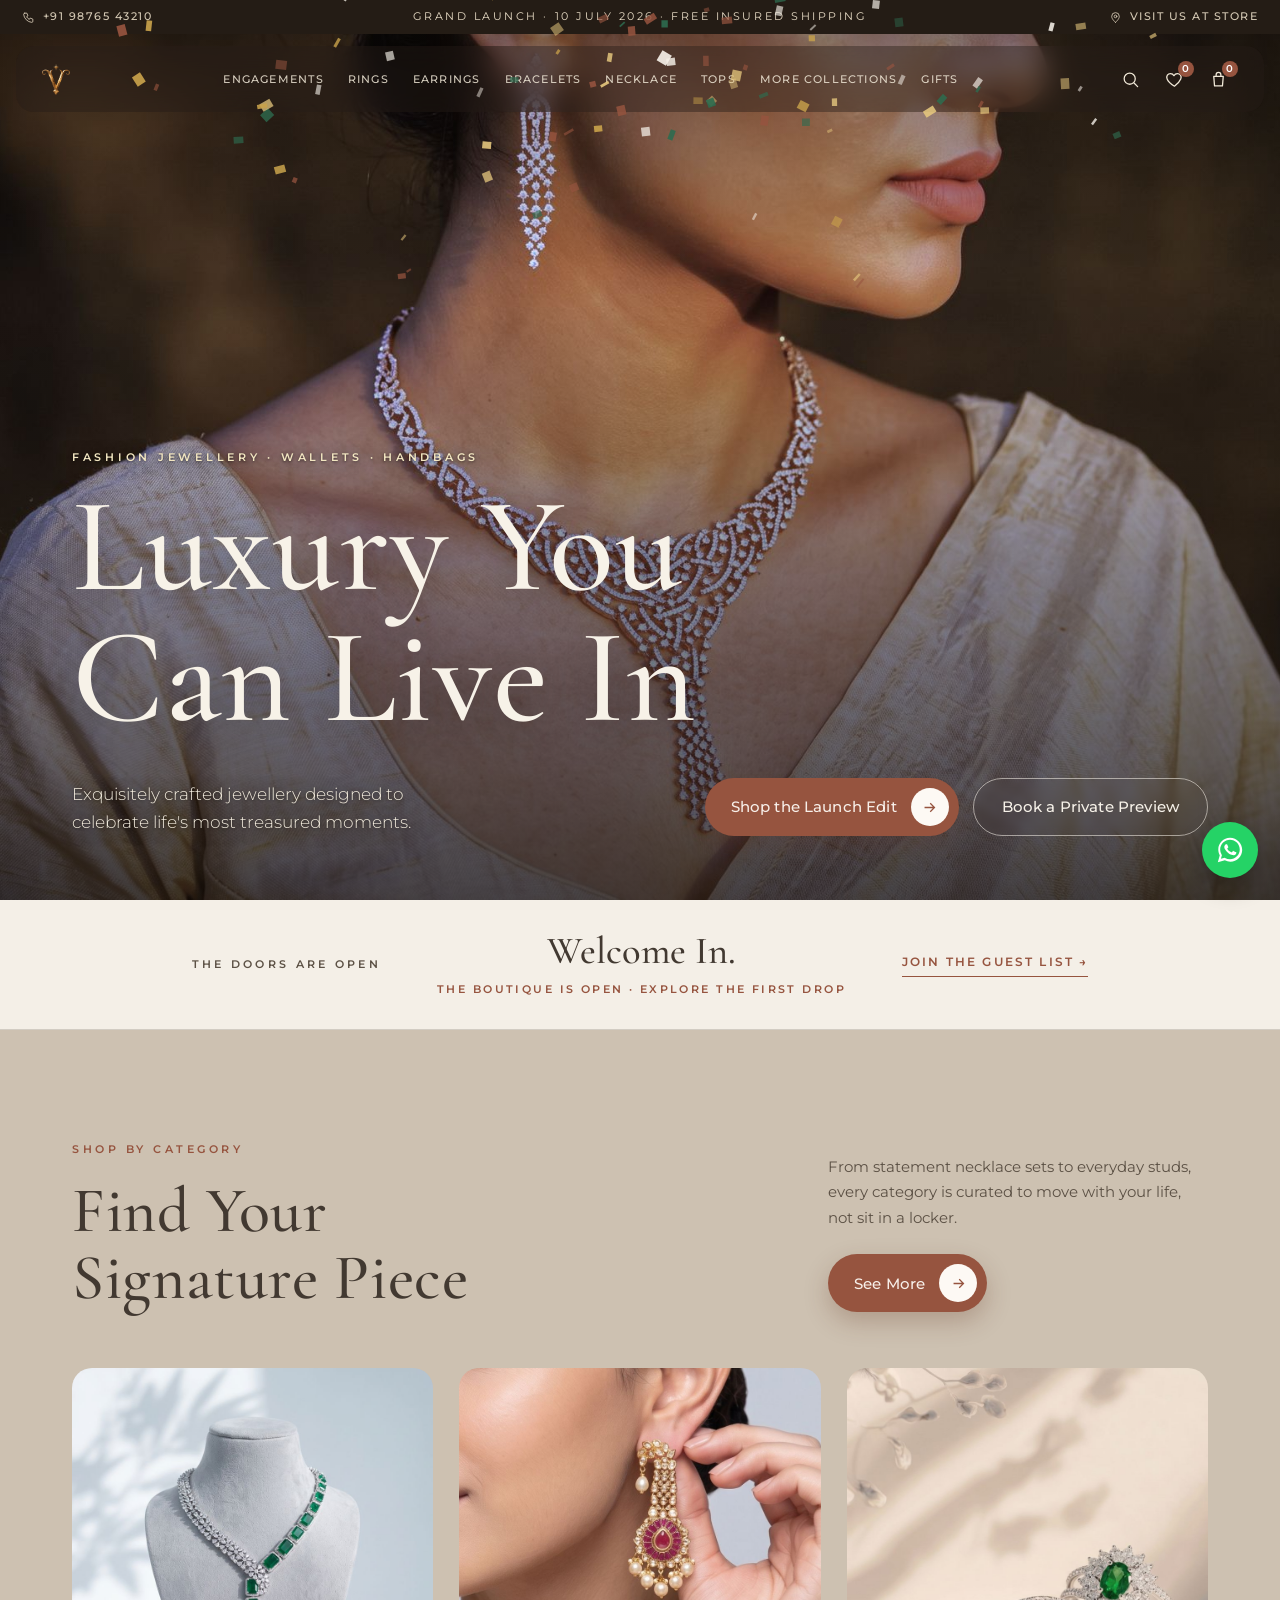
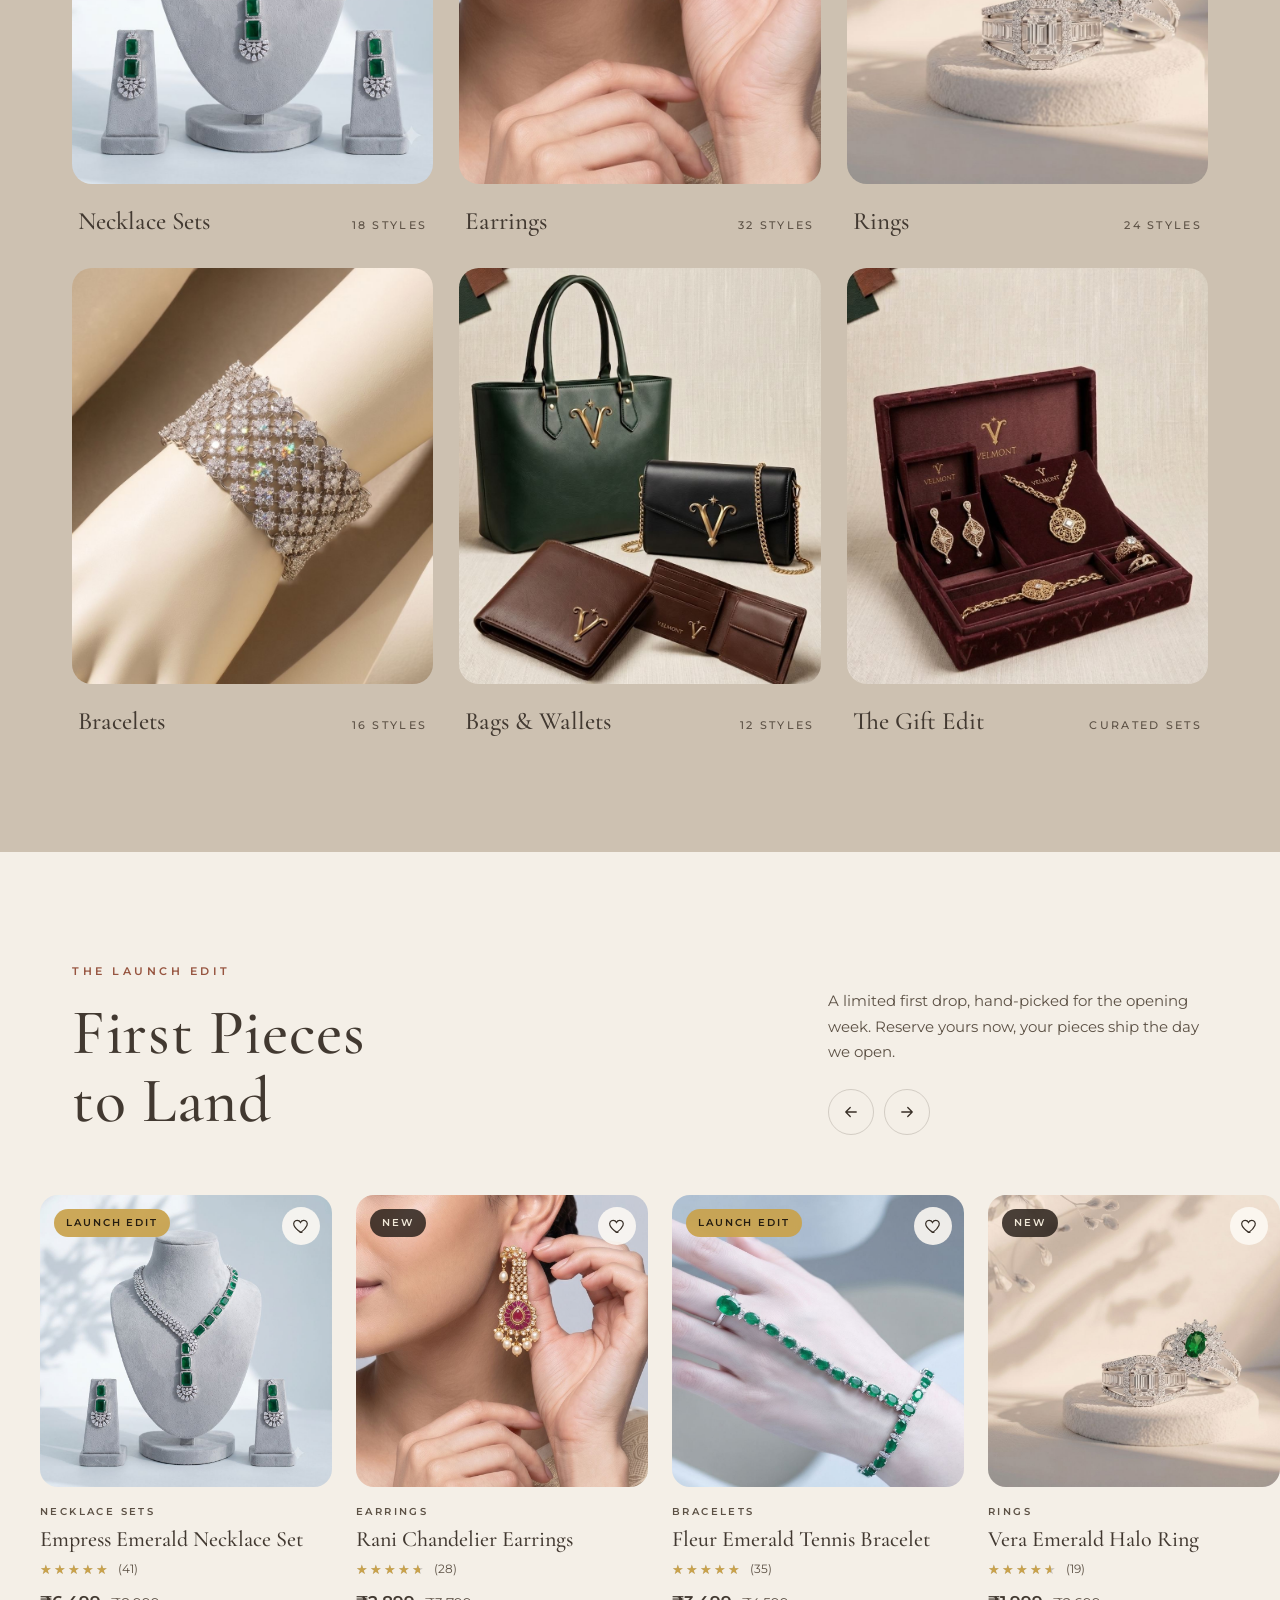
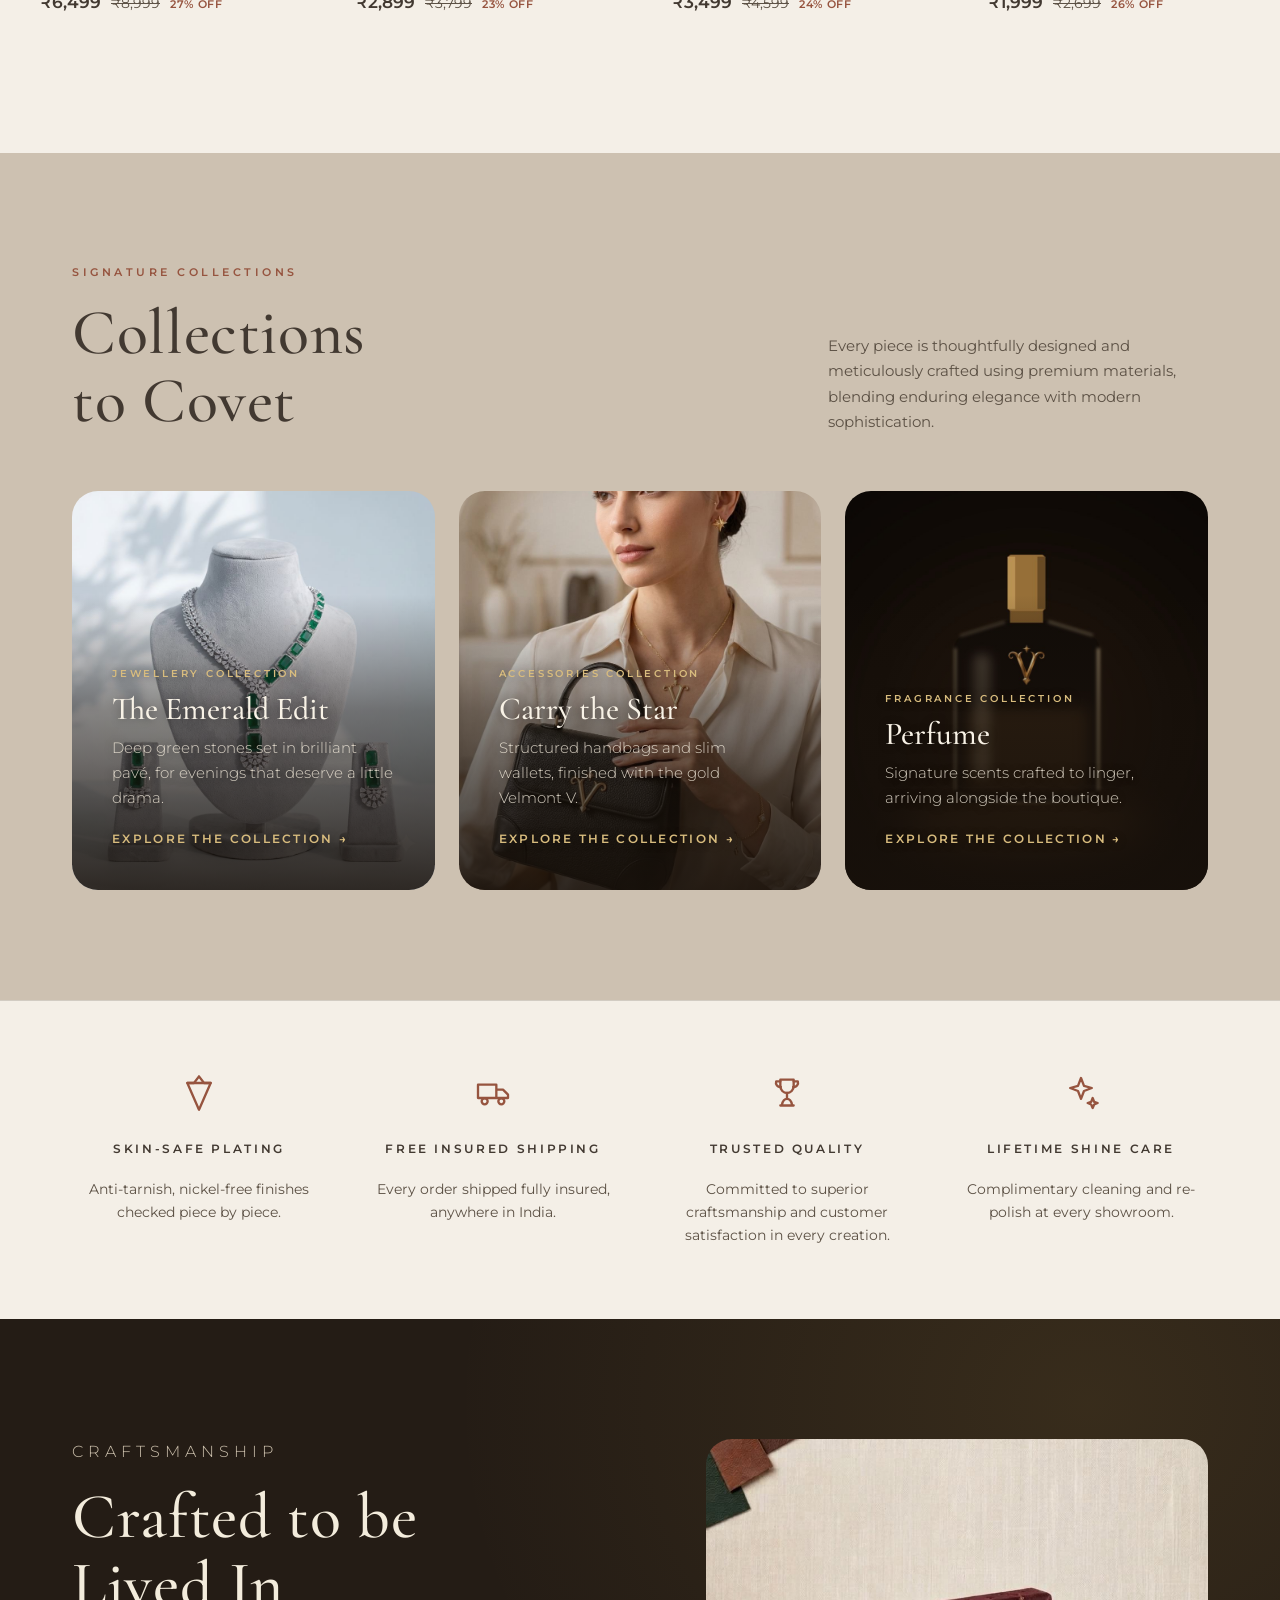
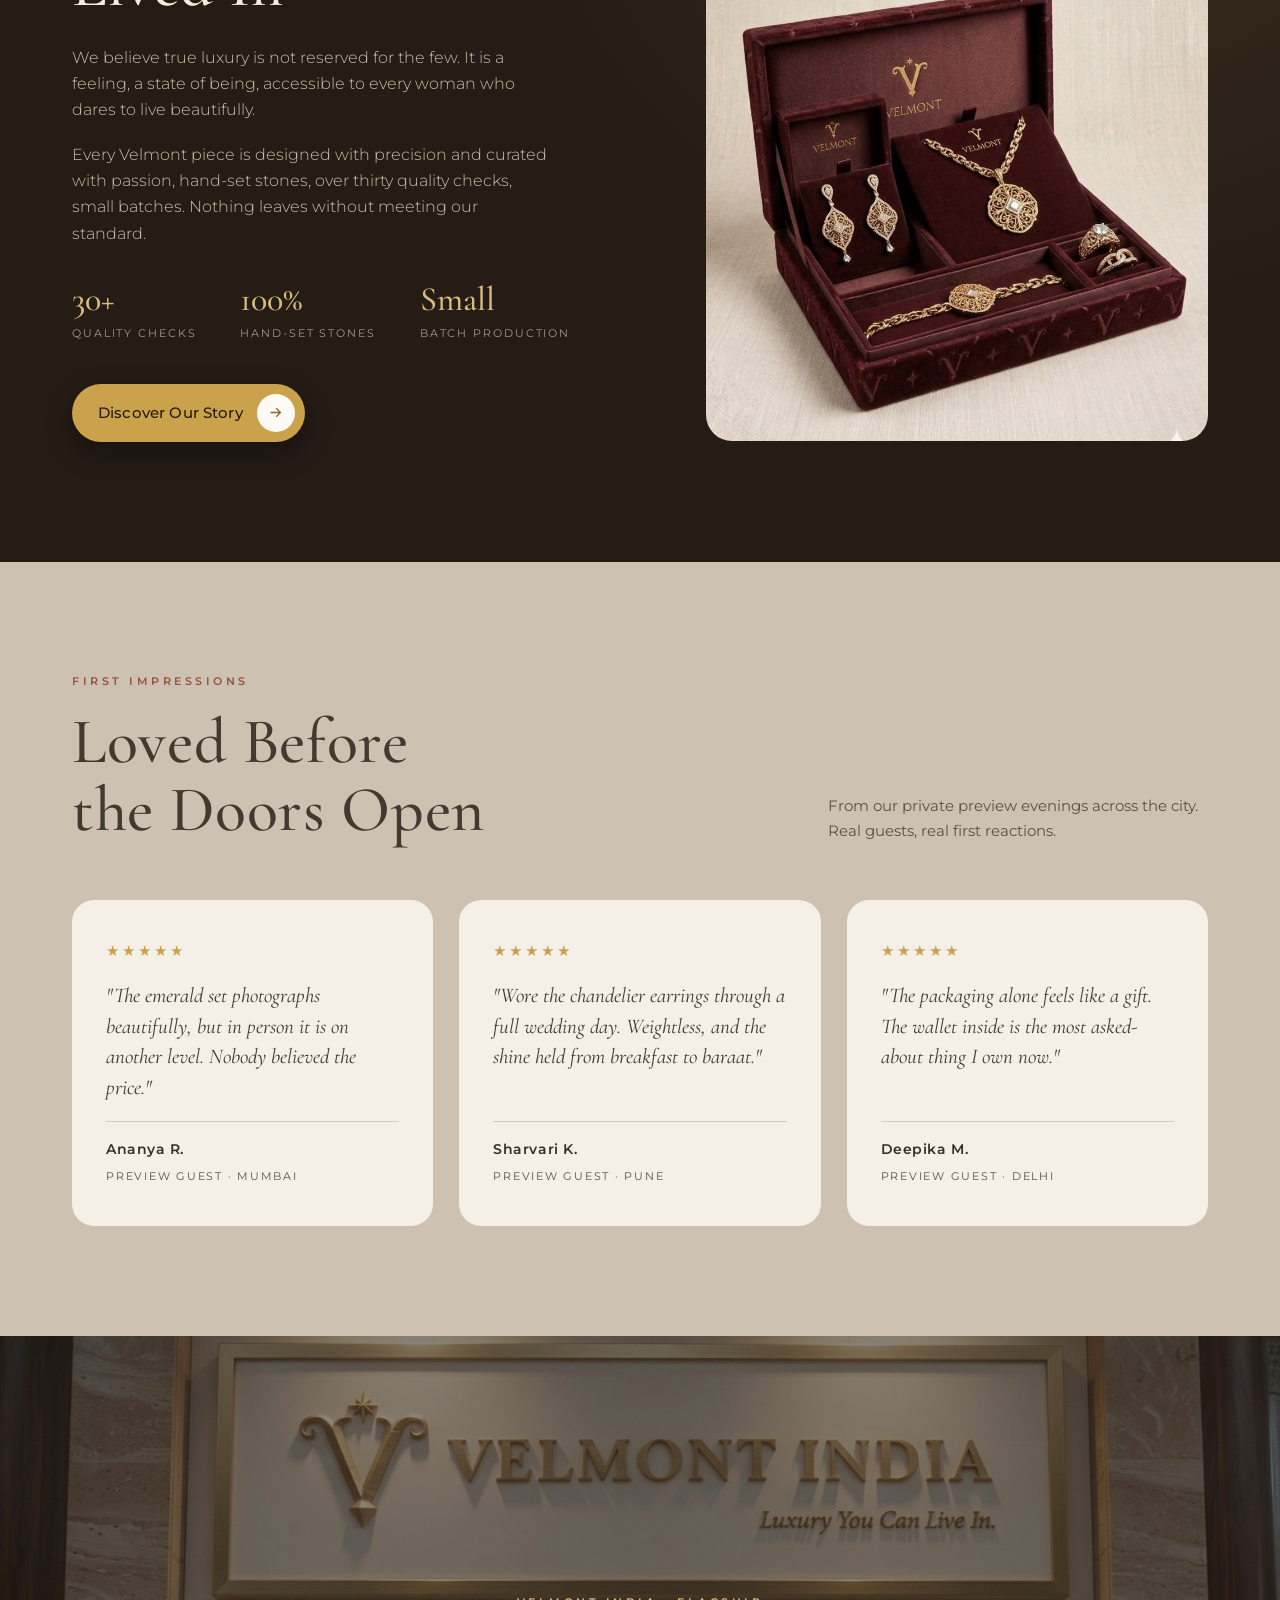
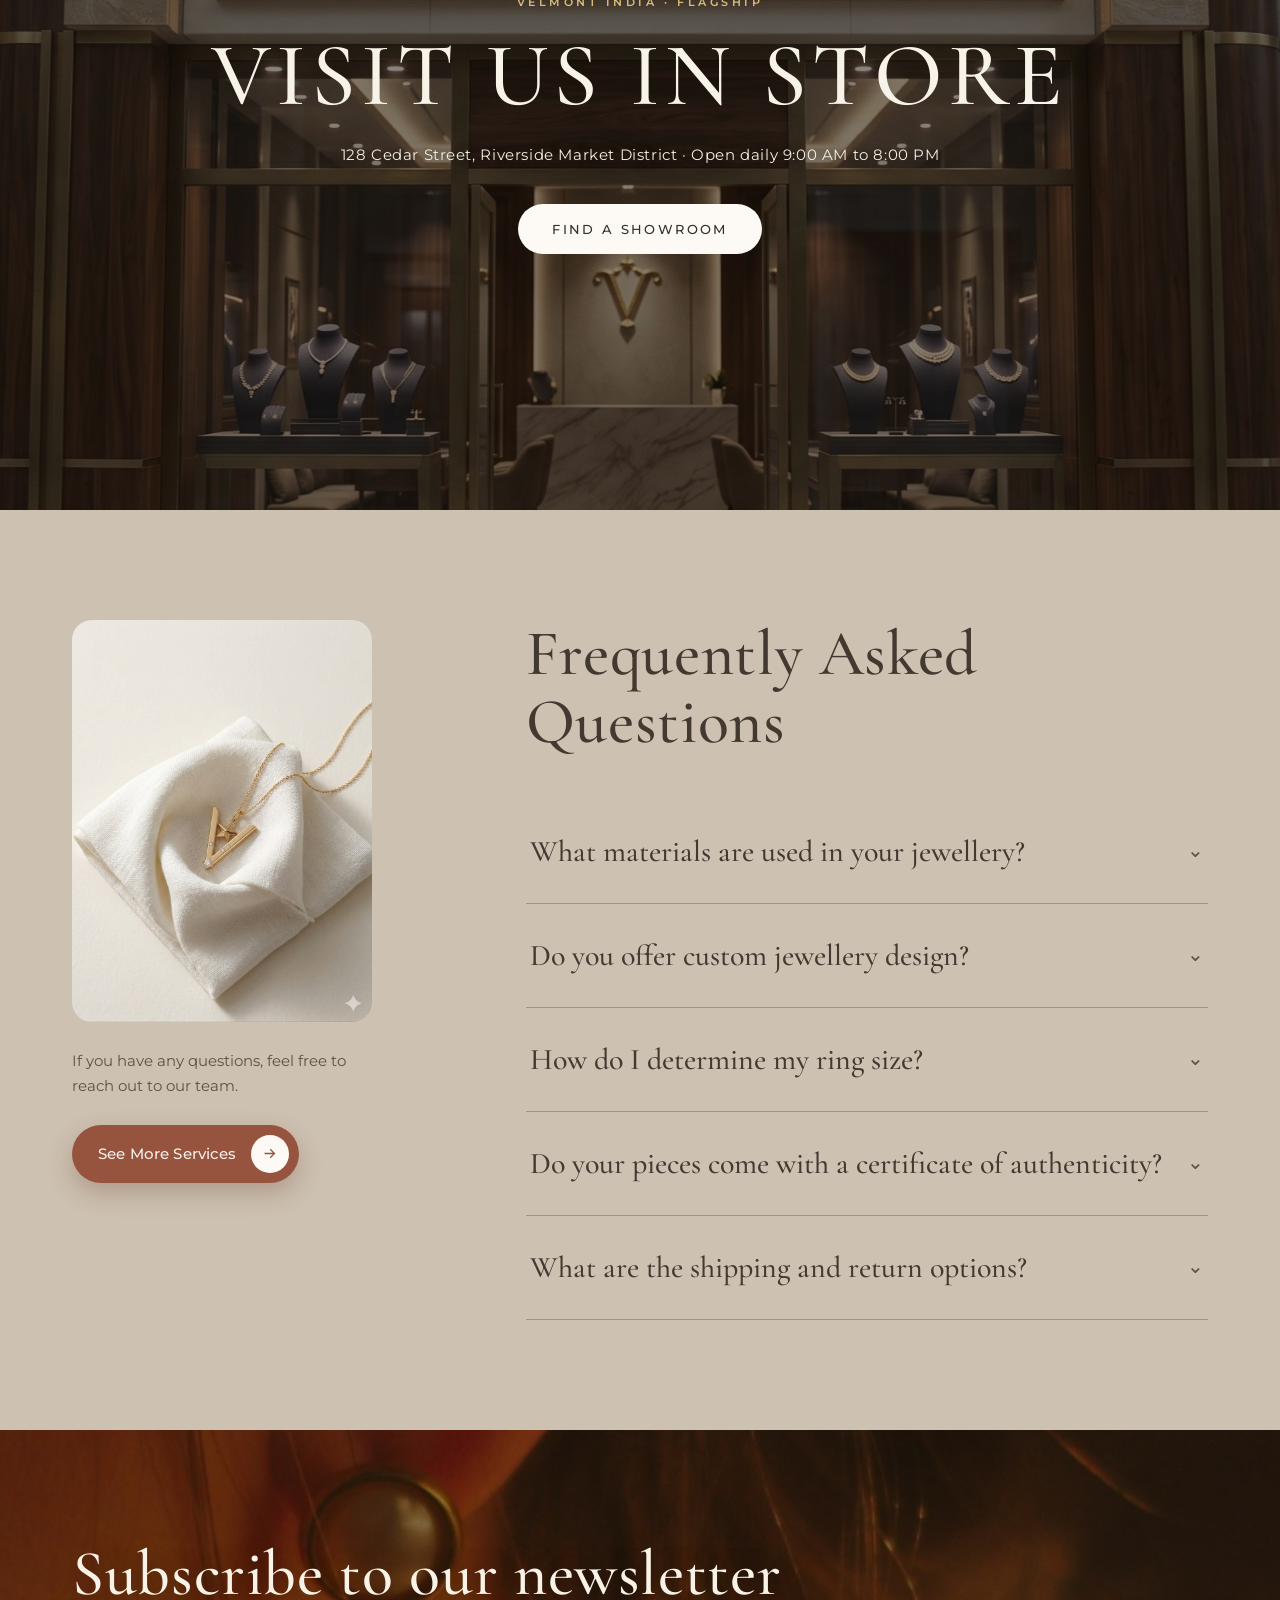
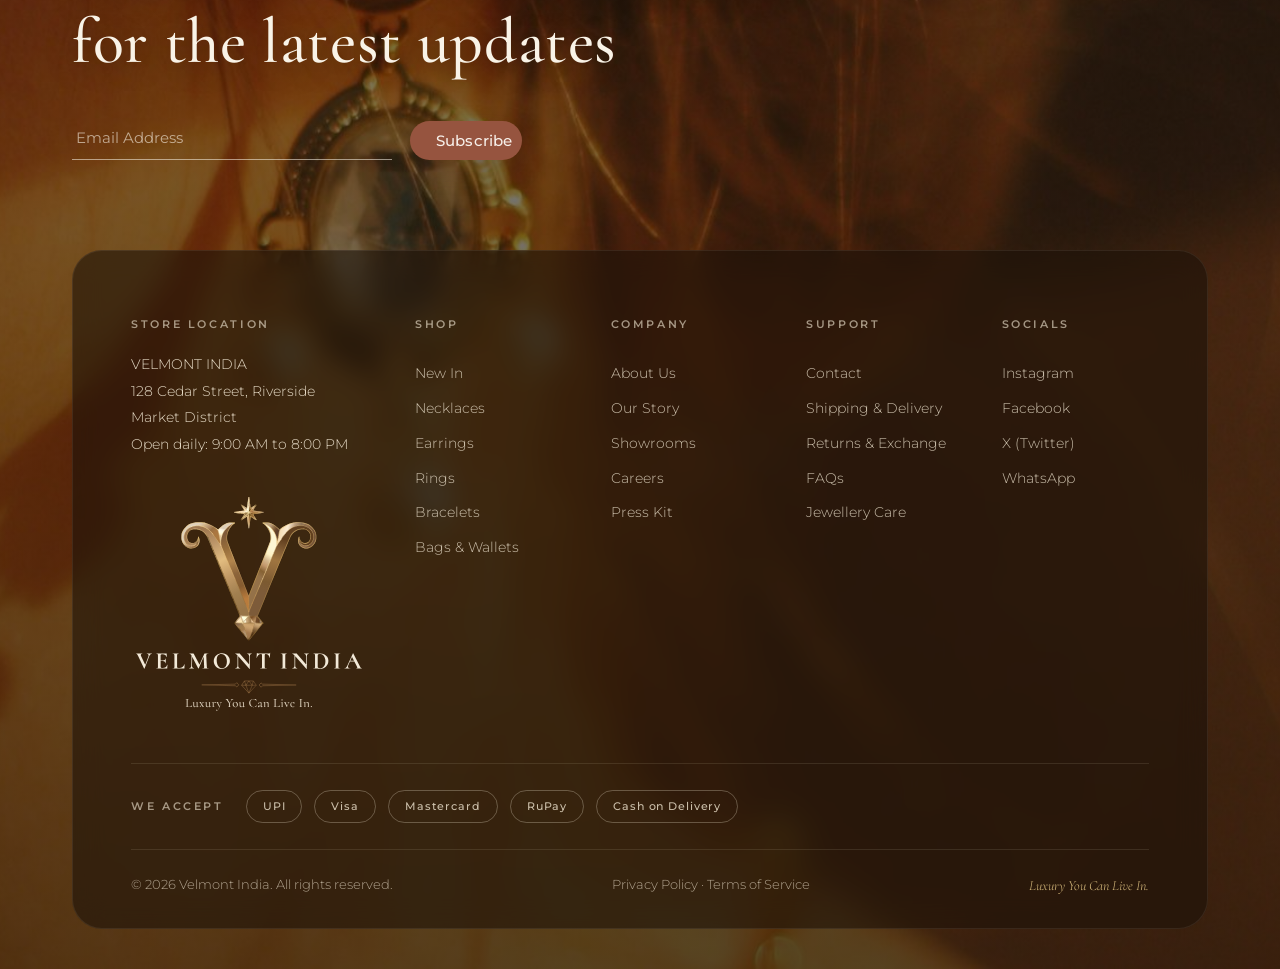
==== index.html @ f1fe77d4 "Launch-day celebration: confetti burst + digits dissolve into Welcome In when the countdown bar reac" ====
<!DOCTYPE html>
<html lang="en">
<head>
  <meta charset="UTF-8">
  <meta name="viewport" content="width=device-width, initial-scale=1.0">
  <title>Velmont India · Luxury You Can Live In</title>
  <meta name="description" content="Velmont India. Fashion jewellery and luxurious ladies wallets and bags. Grand launch 10 July. Luxury You Can Live In.">
  <link rel="icon" type="image/png" href="assets/logo-v-gold.png">
  <link rel="preconnect" href="https://fonts.googleapis.com">
  <link rel="preconnect" href="https://fonts.gstatic.com" crossorigin>
  <link href="https://fonts.googleapis.com/css2?family=Cormorant+Garamond:ital,wght@0,400;0,500;0,600;1,400;1,500&family=Montserrat:wght@300;400;500;600&display=swap" rel="stylesheet">
  <link rel="stylesheet" href="css/styles.css">
</head>
<body>

  <!-- ══════════ ANNOUNCEMENT STRIP ══════════ -->
  <div class="announce">
    <a class="a-side" href="tel:+919876543210">
      <svg viewBox="0 0 24 24"><path d="M5 4h4l2 5-2.5 1.5a12 12 0 0 0 5 5L15 13l5 2v4a2 2 0 0 1-2 2A17 17 0 0 1 3 6a2 2 0 0 1 2-2z"/></svg>
      +91 98765 43210
    </a>
    <p class="a-promo">Grand Launch · 10 July 2026 · Free Insured Shipping</p>
    <a class="a-side" href="https://maps.google.com/?q=MG+Road,+Bengaluru" target="_blank" rel="noopener">
      <svg viewBox="0 0 24 24"><path d="M12 21s-7-5.7-7-11a7 7 0 0 1 14 0c0 5.3-7 11-7 11z"/><circle cx="12" cy="10" r="2.5"/></svg>
      Visit Us at Store
    </a>
  </div>

  <!-- ══════════ NAVIGATION ══════════ -->
  <header class="nav" id="nav">
    <a class="nav-brand" href="#top"><img class="nav-mark" src="assets/logo-v-gold.png" alt=""><span class="nav-brand-text">VELMONT INDIA</span></a>
    <nav class="nav-links" aria-label="Primary">

      <!-- ENGAGEMENT -->
      <div class="nav-item">
        <a class="nav-top" href="coming-soon.html">Engagements</a>
        <div class="mega"><div class="mega-panel">
          <div class="mega-cols">
            <div class="m-col">
              <p class="m-head">Design Your Own Ring</p>
              <a href="coming-soon.html">Start With A Setting</a>
              <a href="coming-soon.html">Start With A Diamond</a>
              <a href="coming-soon.html">Start With A Gemstone</a>
              <a href="coming-soon.html">Creative Studio</a>
              <p class="m-head">Shop By Shape</p>
              <div class="shape-grid">
                <a href="coming-soon.html"><svg viewBox="0 0 18 18"><circle cx="9" cy="9" r="6.5"/></svg>Round</a>
                <a href="coming-soon.html"><svg viewBox="0 0 18 18"><path d="M9 2.5c3.5 3 5.5 6 5.5 9a5.5 5.5 0 0 1-11 0c0-3 2-6 5.5-9z"/></svg>Pear</a>
                <a href="coming-soon.html"><svg viewBox="0 0 18 18"><rect x="3.5" y="3.5" width="11" height="11"/></svg>Princess</a>
                <a href="coming-soon.html"><svg viewBox="0 0 18 18"><path d="M6 3h6l3 3v6l-3 3H6l-3-3V6l3-3z"/><rect x="6" y="6" width="6" height="6"/></svg>Asscher</a>
                <a href="coming-soon.html"><svg viewBox="0 0 18 18"><rect x="3.5" y="3.5" width="11" height="11" rx="3.5"/></svg>Cushion</a>
                <a href="coming-soon.html"><svg viewBox="0 0 18 18"><path d="M9 15S3 11.4 3 7.3C3 5 4.8 3.5 6.7 3.5c1 0 1.9.5 2.3 1.3.4-.8 1.3-1.3 2.3-1.3 1.9 0 3.7 1.5 3.7 3.8C15 11.4 9 15 9 15z"/></svg>Heart</a>
                <a href="coming-soon.html"><svg viewBox="0 0 18 18"><ellipse cx="9" cy="9" rx="5" ry="6.5"/></svg>Oval</a>
                <a href="coming-soon.html"><svg viewBox="0 0 18 18"><path d="M6.5 3h5L15 6.5v5L11.5 15h-5L3 11.5v-5L6.5 3z"/></svg>Radiant</a>
                <a href="coming-soon.html"><svg viewBox="0 0 18 18"><path d="M6 3.5h6l2.5 2.5v6L12 14.5H6L3.5 12V6L6 3.5z"/><path d="M6.5 6h5v6h-5z"/></svg>Emerald</a>
                <a href="coming-soon.html"><svg viewBox="0 0 18 18"><path d="M9 2.5C11.5 5 12.8 7 12.8 9S11.5 13 9 15.5C6.5 13 5.2 11 5.2 9S6.5 5 9 2.5z"/></svg>Marquise</a>
              </div>
              <p class="m-head">Education</p>
              <a href="coming-soon.html">Engagement Rings Guide</a>
            </div>
            <div class="m-col">
              <p class="m-head">Shop By Style</p>
              <a href="coming-soon.html">Solitaire</a>
              <a href="coming-soon.html">Halo</a>
              <a href="coming-soon.html">Vintage</a>
              <a href="coming-soon.html">Sidestone</a>
              <a href="coming-soon.html">Three-Stone</a>
              <a href="coming-soon.html">Gemstone</a>
              <a href="coming-soon.html">Men's Engagement</a>
              <p class="m-head">Shop All Engagement</p>
              <a href="coming-soon.html">Best Selling Rings</a>
              <a href="coming-soon.html">Designer Engagement Rings</a>
              <a href="coming-soon.html">The Velmont Collection</a>
              <a href="coming-soon.html">Ready To Ship Rings <b class="new">New</b></a>
              <a href="coming-soon.html">Find Your Ring Size</a>
            </div>
          </div>
          <div class="mega-promos">
            <a class="m-promo" href="coming-soon.html"><img src="assets/p-ring-solitaire.jpg" alt="Top engagement rings" loading="lazy"><span>Top Engagement Rings</span></a>
            <a class="m-promo" href="coming-soon.html"><img src="assets/bag-jewellery.jpg" alt="Creative studio" loading="lazy"><span>Creative Studio</span></a>
          </div>
        </div></div>
      </div>

      <!-- RINGS -->
      <div class="nav-item">
        <a class="nav-top" href="coming-soon.html">Rings</a>
        <div class="mega"><div class="mega-panel">
          <div class="mega-cols">
            <div class="m-col">
              <p class="m-head">Shop All Rings</p>
              <a href="coming-soon.html">Best Selling Rings</a>
              <a href="coming-soon.html">Diamond Rings</a>
              <a href="coming-soon.html">Gemstone Rings</a>
              <a href="coming-soon.html">Cocktail Rings</a>
              <p class="m-head">New Arrivals</p>
              <a href="coming-soon.html">Shop The Velmont Collection</a>
              <a href="coming-soon.html">Best Selling New Arrivals</a>
              <p class="m-head m-sale">Sale</p>
              <a href="coming-soon.html">Today's Best Deals</a>
              <a href="coming-soon.html">Best Selling Deals</a>
            </div>
            <div class="m-col">
              <p class="m-head">Occasions</p>
              <a href="coming-soon.html">Wedding Rings</a>
              <a href="coming-soon.html">Eternity Rings</a>
              <a href="coming-soon.html">Anniversary Rings</a>
              <a href="coming-soon.html">Festive Collection</a>
              <a href="coming-soon.html">Raksha Bandhan Collection</a>
              <a href="coming-soon.html">Valentine's Collection</a>
              <a href="coming-soon.html">Fashion Rings</a>
              <a href="coming-soon.html">Signet Rings</a>
              <p class="m-head">Education</p>
              <a href="coming-soon.html">Guide</a>
              <a href="coming-soon.html">Blogs</a>
              <a href="coming-soon.html">FAQ</a>
            </div>
          </div>
          <div class="mega-promos">
            <a class="m-promo" href="coming-soon.html"><img src="assets/p-ring-duo.jpg" alt="Diamond essentials rings" loading="lazy"><span>Diamond Essentials</span></a>
            <a class="m-promo" href="coming-soon.html"><img src="assets/p-ring-solitaire.jpg" alt="Fashion rings" loading="lazy"><span>Fashion Rings</span></a>
          </div>
        </div></div>
      </div>

      <!-- EARRINGS -->
      <div class="nav-item">
        <a class="nav-top" href="coming-soon.html">Earrings</a>
        <div class="mega"><div class="mega-panel">
          <div class="mega-cols">
            <div class="m-col">
              <p class="m-head">Shop All Earrings</p>
              <a href="coming-soon.html">Best Selling Earrings</a>
              <a href="coming-soon.html">Diamond Earrings</a>
              <a href="coming-soon.html">Gemstone Earrings</a>
              <a href="coming-soon.html">Powai Earrings</a>
              <p class="m-head">New Arrivals</p>
              <a href="coming-soon.html">Shop The Velmont Collection</a>
              <a href="coming-soon.html">Best Selling New Arrivals</a>
              <p class="m-head m-sale">Sale</p>
              <a href="coming-soon.html">Today's Best Deals</a>
              <a href="coming-soon.html">Best Selling Deals</a>
            </div>
            <div class="m-col">
              <p class="m-head">Occasions</p>
              <a href="coming-soon.html">Wedding Earrings</a>
              <a href="coming-soon.html">Eternity Earrings</a>
              <a href="coming-soon.html">Anniversary Earrings</a>
              <a href="coming-soon.html">Festive Collection</a>
              <a href="coming-soon.html">Raksha Bandhan Collection</a>
              <a href="coming-soon.html">Valentine's Collection</a>
              <a href="coming-soon.html">Fashion Earrings</a>
              <a href="coming-soon.html">Signet Earrings</a>
              <p class="m-head">Education</p>
              <a href="coming-soon.html">Guide</a>
              <a href="coming-soon.html">Blogs</a>
              <a href="coming-soon.html">FAQ</a>
            </div>
          </div>
          <div class="mega-promos">
            <a class="m-promo" href="coming-soon.html"><img src="assets/p-studs.jpg" alt="Diamond essentials earrings" loading="lazy"><span>Diamond Essentials</span></a>
            <a class="m-promo" href="coming-soon.html"><img src="assets/p-chandelier.jpg" alt="Trending earring styles" loading="lazy"><span>Trending Styles</span></a>
          </div>
        </div></div>
      </div>

      <!-- BRACELETS -->
      <div class="nav-item">
        <a class="nav-top" href="coming-soon.html">Bracelets</a>
        <div class="mega"><div class="mega-panel">
          <div class="mega-cols">
            <div class="m-col">
              <p class="m-head">Shop All Bracelets</p>
              <a href="coming-soon.html">Best Selling Bracelet</a>
              <a href="coming-soon.html">Diamond Bracelet</a>
              <a href="coming-soon.html">Gemstone Bracelet</a>
              <a href="coming-soon.html">Kara Bracelet</a>
              <a href="coming-soon.html">Loose Bracelet</a>
              <a href="coming-soon.html">Chain Bracelet</a>
              <p class="m-head">New Arrivals</p>
              <a href="coming-soon.html">Shop The Velmont Collection</a>
              <a href="coming-soon.html">Best Selling New Arrivals</a>
              <p class="m-head m-sale">Sale</p>
              <a href="coming-soon.html">Today's Best Deals</a>
              <a href="coming-soon.html">Best Selling Deals</a>
            </div>
            <div class="m-col">
              <p class="m-head">Occasions</p>
              <a href="coming-soon.html">Wedding Bracelet</a>
              <a href="coming-soon.html">Eternity Bracelet</a>
              <a href="coming-soon.html">Anniversary Bracelet</a>
              <a href="coming-soon.html">Festive Collection</a>
              <a href="coming-soon.html">Raksha Bandhan Collection</a>
              <a href="coming-soon.html">Valentine's Collection</a>
              <a href="coming-soon.html">Fashion Bracelet</a>
              <a href="coming-soon.html">Signet Bracelet</a>
              <p class="m-head">Education</p>
              <a href="coming-soon.html">Guide</a>
              <a href="coming-soon.html">Blogs</a>
              <a href="coming-soon.html">FAQ</a>
            </div>
          </div>
          <div class="mega-promos">
            <a class="m-promo" href="coming-soon.html"><img src="assets/p-tennis.jpg" alt="Tennis bracelets" loading="lazy"><span>Diamond Essentials</span></a>
            <a class="m-promo" href="coming-soon.html"><img src="assets/p-cuff.jpg" alt="Trending bracelet styles" loading="lazy"><span>Trending Styles</span></a>
          </div>
        </div></div>
      </div>

      <!-- NECKLACES -->
      <div class="nav-item">
        <a class="nav-top" href="coming-soon.html">Necklace</a>
        <div class="mega"><div class="mega-panel">
          <div class="mega-cols">
            <div class="m-col">
              <p class="m-head">Shop All Necklace</p>
              <a href="coming-soon.html">Best Selling Necklace</a>
              <a href="coming-soon.html">Diamond Necklace</a>
              <a href="coming-soon.html">Gemstone Necklace</a>
              <a href="coming-soon.html">Soliter Necklace</a>
              <a href="coming-soon.html">String Necklace</a>
              <a href="coming-soon.html">Powai Necklace</a>
              <p class="m-head">New Arrivals</p>
              <a href="coming-soon.html">Shop The Velmont Collection</a>
              <a href="coming-soon.html">Best Selling New Arrivals</a>
              <p class="m-head m-sale">Sale</p>
              <a href="coming-soon.html">Today's Best Deals</a>
              <a href="coming-soon.html">Best Selling Deals</a>
            </div>
            <div class="m-col">
              <p class="m-head">Occasions</p>
              <a href="coming-soon.html">Wedding Necklace</a>
              <a href="coming-soon.html">Eternity Necklace</a>
              <a href="coming-soon.html">Anniversary Necklace</a>
              <a href="coming-soon.html">Festive Collection</a>
              <a href="coming-soon.html">Raksha Bandhan Collection</a>
              <a href="coming-soon.html">Valentine's Collection</a>
              <a href="coming-soon.html">Fashion Necklace</a>
              <a href="coming-soon.html">Signet Necklace</a>
              <p class="m-head">Education</p>
              <a href="coming-soon.html">Guide</a>
              <a href="coming-soon.html">Blogs</a>
              <a href="coming-soon.html">FAQ</a>
            </div>
          </div>
          <div class="mega-promos">
            <a class="m-promo" href="coming-soon.html"><img src="assets/p-necklace-set.jpg" alt="Diamond essentials necklaces" loading="lazy"><span>Diamond Essentials</span></a>
            <a class="m-promo" href="coming-soon.html"><img src="assets/pouch.jpg" alt="Personalised jewellery" loading="lazy"><span>Personalised Jewellery</span></a>
          </div>
        </div></div>
      </div>

      <!-- TOPS -->
      <div class="nav-item">
        <a class="nav-top" href="coming-soon.html">Tops</a>
        <div class="mega"><div class="mega-panel">
          <div class="mega-cols">
            <div class="m-col">
              <p class="m-head">Shop All Tops</p>
              <a href="coming-soon.html">Best Selling Tops</a>
              <a href="coming-soon.html">Diamond Tops</a>
              <a href="coming-soon.html">Gemstone Tops</a>
              <p class="m-head">New Arrivals</p>
              <a href="coming-soon.html">Shop The Velmont Collection</a>
              <a href="coming-soon.html">Best Selling New Arrivals</a>
              <p class="m-head m-sale">Sale</p>
              <a href="coming-soon.html">Today's Best Deals</a>
              <a href="coming-soon.html">Best Selling Deals</a>
            </div>
            <div class="m-col">
              <p class="m-head">Occasions</p>
              <a href="coming-soon.html">Wedding Tops</a>
              <a href="coming-soon.html">Eternity Tops</a>
              <a href="coming-soon.html">Anniversary Tops</a>
              <a href="coming-soon.html">Festive Collection</a>
              <a href="coming-soon.html">Raksha Bandhan Collection</a>
              <a href="coming-soon.html">Valentine's Collection</a>
              <a href="coming-soon.html">Fashion Tops</a>
              <a href="coming-soon.html">Signet Tops</a>
              <p class="m-head">Education</p>
              <a href="coming-soon.html">Guide</a>
              <a href="coming-soon.html">Blogs</a>
              <a href="coming-soon.html">FAQ</a>
            </div>
          </div>
          <div class="mega-promos">
            <a class="m-promo" href="coming-soon.html"><img src="assets/p-studs.jpg" alt="Design your own tops" loading="lazy"><span>Design Your Own</span></a>
            <a class="m-promo" href="coming-soon.html"><img src="assets/p-lattice-cuff.jpg" alt="Shop diamond tops" loading="lazy"><span>Shop Diamonds</span></a>
          </div>
        </div></div>
      </div>

      <!-- MORE COLLECTIONS -->
      <div class="nav-item">
        <a class="nav-top" href="coming-soon.html">More Collections</a>
        <div class="mega"><div class="mega-panel">
          <div class="mega-cols">
            <div class="m-col">
              <p class="m-head">Shop All Payal</p>
              <a href="coming-soon.html">Best Selling Payal</a>
              <a href="coming-soon.html">Diamond Payal</a>
              <a href="coming-soon.html">Gemstone Payal</a>
              <p class="m-head">Shop All Seeshpan</p>
              <a href="coming-soon.html">Best Selling Seeshpan</a>
              <a href="coming-soon.html">Diamond Seeshpan</a>
              <a href="coming-soon.html">Gemstone Seeshpan</a>
              <p class="m-head">Shop All Mangtikka</p>
              <a href="coming-soon.html">Best Selling Mangtikka</a>
              <a href="coming-soon.html">Diamond Mangtikka</a>
              <a href="coming-soon.html">Gemstone Mangtikka</a>
            </div>
            <div class="m-col">
              <p class="m-head">Shop All Nath</p>
              <a href="coming-soon.html">Best Selling Nath</a>
              <a href="coming-soon.html">Diamond Nath</a>
              <a href="coming-soon.html">Gemstone Nath</a>
              <p class="m-head">Shop All Hathphool</p>
              <a href="coming-soon.html">Best Selling Hathphool</a>
              <a href="coming-soon.html">Diamond Hathphool</a>
              <a href="coming-soon.html">Gemstone Hathphool</a>
              <p class="m-head">Shop All Broch</p>
              <a href="coming-soon.html">Broch For Mens</a>
              <a href="coming-soon.html">Broch For Womens</a>
            </div>
            <div class="m-col">
              <p class="m-head">Occasions</p>
              <a href="coming-soon.html">Wedding Collection</a>
              <a href="coming-soon.html">Eternity Collection</a>
              <a href="coming-soon.html">Anniversary Collection</a>
              <a href="coming-soon.html">Festive Collection</a>
              <a href="coming-soon.html">Raksha Bandhan Collection</a>
              <a href="coming-soon.html">Valentine's Collection</a>
              <a href="coming-soon.html">Fashion Collection</a>
              <a href="coming-soon.html">Signet Collection</a>
              <p class="m-head">Education</p>
              <a href="coming-soon.html">Guide</a>
              <a href="coming-soon.html">Blogs</a>
              <a href="coming-soon.html">FAQ</a>
            </div>
          </div>
          <div class="mega-promos">
            <a class="m-promo" href="coming-soon.html"><img src="assets/p-necklace-set.jpg" alt="Pearl jewellery" loading="lazy"><span>Pearl Jewellery</span></a>
            <a class="m-promo" href="coming-soon.html"><img src="assets/p-studs.jpg" alt="Gemstone jewellery" loading="lazy"><span>Gemstone Jewellery</span></a>
          </div>
        </div></div>
      </div>

      <!-- GIFTS -->
      <div class="nav-item">
        <a class="nav-top" href="coming-soon.html">Gifts</a>
        <div class="mega"><div class="mega-panel">
          <div class="mega-cols">
            <div class="m-col">
              <p class="m-head">Shop Curated Gifts</p>
              <a href="coming-soon.html">Gift Guide</a>
              <a href="coming-soon.html">Gifts For Her</a>
              <a href="coming-soon.html">Gifts For Him</a>
              <a href="coming-soon.html">Best Selling Gifts</a>
              <a href="coming-soon.html">Luxe Gifts</a>
              <p class="m-head">Shop By Occasion</p>
              <a href="coming-soon.html">Festive Gifts</a>
              <a href="coming-soon.html">Summer Edit</a>
              <a href="coming-soon.html">Sentimental Gifts</a>
              <a href="coming-soon.html">Graduation Gifts</a>
              <a href="coming-soon.html">Anniversary Gifts</a>
              <a href="coming-soon.html">Wedding Party Gifts</a>
              <p class="m-head m-sale">Sale</p>
              <a href="coming-soon.html">Today's Deals</a>
              <a href="coming-soon.html">Clear The Vault</a>
            </div>
            <div class="m-col">
              <p class="m-head">Collections</p>
              <a href="coming-soon.html">Launch Collection <b class="new">New</b></a>
              <a href="coming-soon.html">The Velmont Collection</a>
              <a href="coming-soon.html">Bezel Collections <b class="new">New</b></a>
              <a href="coming-soon.html">Personalised Jewellery</a>
              <a href="coming-soon.html">Mini Half Tennis Collection</a>
              <a href="coming-soon.html">Initials Collection</a>
              <a href="coming-soon.html">Baguette Diamond</a>
              <a href="coming-soon.html">The Emerald Edit</a>
              <a href="coming-soon.html">Illusion Collection</a>
              <a href="coming-soon.html">Marquise Collection</a>
              <a href="coming-soon.html">Extraordinary Collection</a>
              <p class="m-head">New Arrivals</p>
              <a href="coming-soon.html">See All New Collections</a>
            </div>
            <div class="m-col">
              <p class="m-head">Diamond Essentials</p>
              <a href="coming-soon.html">Diamond Eternity Rings</a>
              <a href="coming-soon.html">Diamond Anniversary Rings</a>
              <a href="coming-soon.html">Diamond Stud Earrings</a>
              <a href="coming-soon.html">Diamond Tennis Bracelets</a>
              <a href="coming-soon.html">Diamond Pendant Necklaces</a>
              <a href="coming-soon.html">Diamond Hoop Earrings</a>
              <a href="coming-soon.html">Diamond Tennis Necklaces</a>
              <p class="m-head">Education</p>
              <a href="coming-soon.html">Jewellery Guide</a>
              <a href="coming-soon.html">Blog</a>
              <a class="m-view" href="coming-soon.html">View All Jewellery →</a>
            </div>
          </div>
          <div class="mega-promos">
            <a class="m-promo" href="coming-soon.html"><img src="assets/gift-box.jpg" alt="The gift edit" loading="lazy"><span>The Gift Edit</span></a>
            <a class="m-promo" href="coming-soon.html"><img src="assets/cat-bags.jpg" alt="Bags and wallets" loading="lazy"><span>Bags &amp; Wallets</span></a>
          </div>
        </div></div>
      </div>

    </nav>
    <div class="nav-actions">
      <button class="icon-btn" aria-label="Search" data-toast="Search opens with the full store on 10 July.">
        <svg viewBox="0 0 24 24"><circle cx="11" cy="11" r="7"/><path d="M21 21l-4.5-4.5"/></svg>
      </button>
      <button class="icon-btn" aria-label="Wishlist" id="wishlist-btn">
        <svg viewBox="0 0 24 24"><path d="M12 20.5s-7.5-4.7-9.3-9.2C1.2 7.6 3.6 4.5 6.9 4.5c2 0 3.6 1.1 4.4 2.7.8-1.6 2.4-2.7 4.4-2.7 3.3 0 5.7 3.1 4.2 6.8-1.8 4.5-8 9.2-8 9.2z"/></svg>
        <span class="count" id="wishlist-count" hidden>0</span>
      </button>
      <button class="icon-btn" aria-label="Shopping bag" id="bag-btn">
        <svg viewBox="0 0 24 24"><path d="M6 8h12l-1 12H7L6 8z"/><path d="M9 8V6a3 3 0 0 1 6 0v2"/></svg>
        <span class="count" id="bag-count" hidden>0</span>
      </button>
      <button class="icon-btn burger" aria-label="Menu" id="burger">
        <svg viewBox="0 0 24 24"><path d="M4 7h16M4 12h16M4 17h16"/></svg>
      </button>
    </div>
  </header>

  <!-- mobile drawer -->
  <div class="drawer" id="drawer">
    <button class="drawer-close" id="drawer-close" aria-label="Close menu">
      <svg viewBox="0 0 24 24"><path d="M6 6l12 12M18 6L6 18"/></svg>
    </button>
    <nav aria-label="Mobile">
      <a href="coming-soon.html">Engagements</a>
      <a href="coming-soon.html">Rings</a>
      <a href="coming-soon.html">Earrings</a>
      <a href="coming-soon.html">Bracelets</a>
      <a href="coming-soon.html">Necklace</a>
      <a href="coming-soon.html">Tops</a>
      <a href="coming-soon.html">More Collections</a>
      <a href="coming-soon.html">Gifts</a>
      <a href="#store">Visit Us</a>
    </nav>
    <div class="drawer-cta">
      <a class="btn btn-gold" href="#launch-edit">Shop the Launch Edit
        <span class="btn-disc"><svg viewBox="0 0 24 24"><path d="M5 12h14M13 6l6 6-6 6"/></svg></span>
      </a>
    </div>
  </div>

  <!-- ══════════ HERO ══════════ -->
  <section class="hero" id="top">
    <div class="hero-inner">
      <p class="hero-eyebrow">Fashion Jewellery · Wallets · Handbags</p>
      <h1>Luxury You<br>Can Live In</h1>
      <div class="hero-row">
        <p class="hero-copy">Exquisitely crafted jewellery designed to celebrate life's most treasured moments.</p>
        <div class="hero-ctas">
          <a class="btn btn-brick" href="#launch-edit">Shop the Launch Edit
            <span class="btn-disc"><svg viewBox="0 0 24 24"><path d="M5 12h14M13 6l6 6-6 6"/></svg></span>
          </a>
          <a class="btn btn-ghost" href="#store">Book a Private Preview</a>
        </div>
      </div>
    </div>
  </section>

  <!-- ══════════ COUNTDOWN ══════════ -->
  <section class="countdown-bar">
    <p class="cd-label">The doors open in</p>
    <div class="cd-timer" id="cd-timer" data-launch="2026-07-10T10:00:00+05:30">
      <div class="cd-cell"><b id="cd-d">00</b><span>Days</span></div>
      <i>:</i>
      <div class="cd-cell"><b id="cd-h">00</b><span>Hours</span></div>
      <i>:</i>
      <div class="cd-cell"><b id="cd-m">00</b><span>Minutes</span></div>
      <i>:</i>
      <div class="cd-cell"><b id="cd-s">00</b><span>Seconds</span></div>
    </div>
    <div class="cd-welcome" aria-hidden="true">
      <h3>Welcome In.</h3>
      <p>The boutique is open · explore the first drop</p>
    </div>
    <a class="cd-link" href="#newsletter">Join the guest list <span>→</span></a>
  </section>

  <!-- ══════════ SHOP BY CATEGORY ══════════ -->
  <section class="section" id="categories">
    <div class="wrap">
      <div class="section-head reveal">
        <div>
          <p class="eyebrow">Shop by Category</p>
          <h2>Find Your<br>Signature Piece</h2>
        </div>
        <div class="head-side">
          <p>From statement necklace sets to everyday studs, every category is curated to move with your life, not sit in a locker.</p>
          <a class="btn btn-brick" href="#launch-edit">See More
            <span class="btn-disc"><svg viewBox="0 0 24 24"><path d="M5 12h14M13 6l6 6-6 6"/></svg></span>
          </a>
        </div>
      </div>

      <div class="cat-grid">
        <a class="cat-card reveal" href="#launch-edit">
          <div class="cat-img"><img src="assets/p-necklace-set.jpg" alt="Emerald and diamond necklace set on display busts" loading="lazy"></div>
          <div class="cat-meta"><span class="cat-name">Necklace Sets</span><span class="cat-count">18 styles</span></div>
        </a>
        <a class="cat-card reveal" href="#launch-edit">
          <div class="cat-img"><img src="assets/p-chandelier.jpg" alt="Model wearing a ruby and pearl chandelier earring" loading="lazy"></div>
          <div class="cat-meta"><span class="cat-name">Earrings</span><span class="cat-count">32 styles</span></div>
        </a>
        <a class="cat-card reveal" href="#launch-edit">
          <div class="cat-img"><img src="assets/p-ring-duo.jpg" alt="Emerald cocktail ring beside a baguette ring" loading="lazy"></div>
          <div class="cat-meta"><span class="cat-name">Rings</span><span class="cat-count">24 styles</span></div>
        </a>
        <a class="cat-card reveal" href="#launch-edit">
          <div class="cat-img"><img src="assets/p-cuff.jpg" alt="Wide diamond lattice cuff on cream fabric" loading="lazy"></div>
          <div class="cat-meta"><span class="cat-name">Bracelets</span><span class="cat-count">16 styles</span></div>
        </a>
        <a class="cat-card reveal" href="#collections">
          <div class="cat-img"><img src="assets/cat-bags.jpg" alt="Green leather tote, black clutch and brown wallets" loading="lazy"></div>
          <div class="cat-meta"><span class="cat-name">Bags &amp; Wallets</span><span class="cat-count">12 styles</span></div>
        </a>
        <a class="cat-card reveal" href="#launch-edit">
          <div class="cat-img"><img src="assets/gift-box.jpg" alt="Velvet Velmont jewellery box with a gold set inside" loading="lazy"></div>
          <div class="cat-meta"><span class="cat-name">The Gift Edit</span><span class="cat-count">Curated sets</span></div>
        </a>
      </div>
    </div>
  </section>

  <!-- ══════════ THE LAUNCH EDIT (PRODUCTS) ══════════ -->
  <section class="section section-ivory" id="launch-edit">
    <div class="wrap">
      <div class="section-head reveal">
        <div>
          <p class="eyebrow">The Launch Edit</p>
          <h2>First Pieces<br>to Land</h2>
        </div>
        <div class="head-side">
          <p>A limited first drop, hand-picked for the opening week. Reserve yours now, your pieces ship the day we open.</p>
          <div class="carousel-arrows">
            <button class="arrow" id="prev" aria-label="Previous products"><svg viewBox="0 0 24 24"><path d="M19 12H5M11 6l-6 6 6 6"/></svg></button>
            <button class="arrow" id="next" aria-label="Next products"><svg viewBox="0 0 24 24"><path d="M5 12h14M13 6l6 6-6 6"/></svg></button>
          </div>
        </div>
      </div>
    </div>

    <div class="carousel-wrap">
      <div class="carousel" id="carousel">

        <article class="product">
          <div class="p-img">
            <img src="assets/p-necklace-set.jpg" alt="Empress emerald necklace set" loading="lazy">
            <span class="badge badge-gold">Launch Edit</span>
            <button class="heart" aria-label="Add to wishlist"><svg viewBox="0 0 24 24"><path d="M12 20.5s-7.5-4.7-9.3-9.2C1.2 7.6 3.6 4.5 6.9 4.5c2 0 3.6 1.1 4.4 2.7.8-1.6 2.4-2.7 4.4-2.7 3.3 0 5.7 3.1 4.2 6.8-1.8 4.5-8 9.2-8 9.2z"/></svg></button>
            <button class="add-bag" data-name="Empress Necklace Set">Add to Bag</button>
          </div>
          <p class="p-cat">Necklace Sets</p>
          <h3 class="p-name">Empress Emerald Necklace Set</h3>
          <div class="p-stars"><span class="stars" style="--r:98%">★★★★★</span><em>(41)</em></div>
          <p class="p-price">₹6,499 <s>₹8,999</s> <b>27% off</b></p>
        </article>

        <article class="product">
          <div class="p-img">
            <img src="assets/p-chandelier.jpg" alt="Rani ruby chandelier earrings" loading="lazy">
            <span class="badge">New</span>
            <button class="heart" aria-label="Add to wishlist"><svg viewBox="0 0 24 24"><path d="M12 20.5s-7.5-4.7-9.3-9.2C1.2 7.6 3.6 4.5 6.9 4.5c2 0 3.6 1.1 4.4 2.7.8-1.6 2.4-2.7 4.4-2.7 3.3 0 5.7 3.1 4.2 6.8-1.8 4.5-8 9.2-8 9.2z"/></svg></button>
            <button class="add-bag" data-name="Rani Chandelier Earrings">Add to Bag</button>
          </div>
          <p class="p-cat">Earrings</p>
          <h3 class="p-name">Rani Chandelier Earrings</h3>
          <div class="p-stars"><span class="stars" style="--r:92%">★★★★★</span><em>(28)</em></div>
          <p class="p-price">₹2,899 <s>₹3,799</s> <b>23% off</b></p>
        </article>

        <article class="product">
          <div class="p-img">
            <img src="assets/p-tennis.jpg" alt="Fleur emerald tennis bracelet worn on hand" loading="lazy">
            <span class="badge badge-gold">Launch Edit</span>
            <button class="heart" aria-label="Add to wishlist"><svg viewBox="0 0 24 24"><path d="M12 20.5s-7.5-4.7-9.3-9.2C1.2 7.6 3.6 4.5 6.9 4.5c2 0 3.6 1.1 4.4 2.7.8-1.6 2.4-2.7 4.4-2.7 3.3 0 5.7 3.1 4.2 6.8-1.8 4.5-8 9.2-8 9.2z"/></svg></button>
            <button class="add-bag" data-name="Fleur Tennis Bracelet">Add to Bag</button>
          </div>
          <p class="p-cat">Bracelets</p>
          <h3 class="p-name">Fleur Emerald Tennis Bracelet</h3>
          <div class="p-stars"><span class="stars" style="--r:96%">★★★★★</span><em>(35)</em></div>
          <p class="p-price">₹3,499 <s>₹4,599</s> <b>24% off</b></p>
        </article>

        <article class="product">
          <div class="p-img">
            <img src="assets/p-ring-duo.jpg" alt="Vera emerald ring beside baguette band" loading="lazy">
            <span class="badge">New</span>
            <button class="heart" aria-label="Add to wishlist"><svg viewBox="0 0 24 24"><path d="M12 20.5s-7.5-4.7-9.3-9.2C1.2 7.6 3.6 4.5 6.9 4.5c2 0 3.6 1.1 4.4 2.7.8-1.6 2.4-2.7 4.4-2.7 3.3 0 5.7 3.1 4.2 6.8-1.8 4.5-8 9.2-8 9.2z"/></svg></button>
            <button class="add-bag" data-name="Vera Emerald Ring">Add to Bag</button>
          </div>
          <p class="p-cat">Rings</p>
          <h3 class="p-name">Vera Emerald Halo Ring</h3>
          <div class="p-stars"><span class="stars" style="--r:90%">★★★★★</span><em>(19)</em></div>
          <p class="p-price">₹1,999 <s>₹2,699</s> <b>26% off</b></p>
        </article>

        <article class="product">
          <div class="p-img">
            <img src="assets/p-studs.jpg" alt="Bloom emerald flower studs and ring set" loading="lazy">
            <span class="badge badge-gold">Launch Edit</span>
            <button class="heart" aria-label="Add to wishlist"><svg viewBox="0 0 24 24"><path d="M12 20.5s-7.5-4.7-9.3-9.2C1.2 7.6 3.6 4.5 6.9 4.5c2 0 3.6 1.1 4.4 2.7.8-1.6 2.4-2.7 4.4-2.7 3.3 0 5.7 3.1 4.2 6.8-1.8 4.5-8 9.2-8 9.2z"/></svg></button>
            <button class="add-bag" data-name="Bloom Studs Set">Add to Bag</button>
          </div>
          <p class="p-cat">Earrings</p>
          <h3 class="p-name">Bloom Emerald Studs Set</h3>
          <div class="p-stars"><span class="stars" style="--r:94%">★★★★★</span><em>(23)</em></div>
          <p class="p-price">₹2,499 <s>₹3,299</s> <b>24% off</b></p>
        </article>

        <article class="product">
          <div class="p-img">
            <img src="assets/p-lattice-cuff.jpg" alt="Lattice diamond statement cuff" loading="lazy">
            <span class="badge">New</span>
            <button class="heart" aria-label="Add to wishlist"><svg viewBox="0 0 24 24"><path d="M12 20.5s-7.5-4.7-9.3-9.2C1.2 7.6 3.6 4.5 6.9 4.5c2 0 3.6 1.1 4.4 2.7.8-1.6 2.4-2.7 4.4-2.7 3.3 0 5.7 3.1 4.2 6.8-1.8 4.5-8 9.2-8 9.2z"/></svg></button>
            <button class="add-bag" data-name="Lattice Statement Cuff">Add to Bag</button>
          </div>
          <p class="p-cat">Bracelets</p>
          <h3 class="p-name">Lattice Diamond Statement Cuff</h3>
          <div class="p-stars"><span class="stars" style="--r:97%">★★★★★</span><em>(31)</em></div>
          <p class="p-price">₹3,999 <s>₹5,299</s> <b>25% off</b></p>
        </article>

        <article class="product">
          <div class="p-img">
            <img src="assets/p-ring-solitaire.jpg" alt="Baguette solitaire ring pair" loading="lazy">
            <span class="badge">New</span>
            <button class="heart" aria-label="Add to wishlist"><svg viewBox="0 0 24 24"><path d="M12 20.5s-7.5-4.7-9.3-9.2C1.2 7.6 3.6 4.5 6.9 4.5c2 0 3.6 1.1 4.4 2.7.8-1.6 2.4-2.7 4.4-2.7 3.3 0 5.7 3.1 4.2 6.8-1.8 4.5-8 9.2-8 9.2z"/></svg></button>
            <button class="add-bag" data-name="Solitaire Baguette Ring">Add to Bag</button>
          </div>
          <p class="p-cat">Rings</p>
          <h3 class="p-name">Solitaire Baguette Ring</h3>
          <div class="p-stars"><span class="stars" style="--r:88%">★★★★★</span><em>(14)</em></div>
          <p class="p-price">₹2,199 <s>₹2,899</s> <b>24% off</b></p>
        </article>

        <article class="product">
          <div class="p-img">
            <img src="assets/p-cuff.jpg" alt="Celeste diamond pavé cuff" loading="lazy">
            <span class="badge badge-gold">Launch Edit</span>
            <button class="heart" aria-label="Add to wishlist"><svg viewBox="0 0 24 24"><path d="M12 20.5s-7.5-4.7-9.3-9.2C1.2 7.6 3.6 4.5 6.9 4.5c2 0 3.6 1.1 4.4 2.7.8-1.6 2.4-2.7 4.4-2.7 3.3 0 5.7 3.1 4.2 6.8-1.8 4.5-8 9.2-8 9.2z"/></svg></button>
            <button class="add-bag" data-name="Celeste Pavé Cuff">Add to Bag</button>
          </div>
          <p class="p-cat">Bracelets</p>
          <h3 class="p-name">Celeste Diamond Pavé Cuff</h3>
          <div class="p-stars"><span class="stars" style="--r:95%">★★★★★</span><em>(26)</em></div>
          <p class="p-price">₹4,299 <s>₹5,699</s> <b>25% off</b></p>
        </article>

      </div>
    </div>
  </section>

  <!-- ══════════ COLLECTIONS ══════════ -->
  <section class="section" id="collections">
    <div class="wrap">
      <div class="section-head reveal">
        <div>
          <p class="eyebrow">Signature Collections</p>
          <h2>Collections<br>to Covet</h2>
        </div>
        <div class="head-side">
          <p>Every piece is thoughtfully designed and meticulously crafted using premium materials, blending enduring elegance with modern sophistication.</p>
        </div>
      </div>

      <div class="coll-grid">
        <a class="coll-card reveal" href="#launch-edit">
          <img src="assets/p-necklace-set.jpg" alt="The Emerald Edit collection" loading="lazy">
          <div class="coll-overlay">
            <p class="coll-tag">Jewellery Collection</p>
            <h3>The Emerald Edit</h3>
            <p class="coll-copy">Deep green stones set in brilliant pavé, for evenings that deserve a little drama.</p>
            <span class="coll-cta">Explore the Collection <i>→</i></span>
          </div>
        </a>
        <a class="coll-card reveal" href="#launch-edit">
          <img src="assets/lifestyle-bag.jpg" alt="Carry the Star bags and wallets collection" loading="lazy">
          <div class="coll-overlay">
            <p class="coll-tag">Accessories Collection</p>
            <h3>Carry the Star</h3>
            <p class="coll-copy">Structured handbags and slim wallets, finished with the gold Velmont V.</p>
            <span class="coll-cta">Explore the Collection <i>→</i></span>
          </div>
        </a>
        <a class="coll-card reveal" href="coming-soon.html">
          <img src="assets/perfume-teaser.jpg" alt="Velmont perfume, coming soon" loading="lazy">
          <div class="coll-overlay">
            <p class="coll-tag">Fragrance Collection</p>
            <h3>Perfume</h3>
            <p class="coll-copy">Signature scents crafted to linger, arriving alongside the boutique.</p>
            <span class="coll-cta">Explore the Collection <i>→</i></span>
          </div>
        </a>
      </div>
    </div>
  </section>

  <!-- ══════════ VALUE PROPS ══════════ -->
  <section class="section-props">
    <div class="wrap props-grid">
      <div class="prop reveal">
        <svg viewBox="0 0 24 24"><path d="M12 2l3 4h4l-7 16L5 6h4l3-4z"/><path d="M5 6h14"/></svg>
        <h4>Skin-Safe Plating</h4>
        <p>Anti-tarnish, nickel-free finishes checked piece by piece.</p>
      </div>
      <div class="prop reveal">
        <svg viewBox="0 0 24 24"><path d="M3 7h11v8H3zM14 10h4l3 3v2h-7z"/><circle cx="7" cy="17" r="1.8"/><circle cx="17" cy="17" r="1.8"/></svg>
        <h4>Free Insured Shipping</h4>
        <p>Every order shipped fully insured, anywhere in India.</p>
      </div>
      <div class="prop reveal">
        <svg viewBox="0 0 24 24"><path d="M8 4h8v4a4 4 0 0 1-8 0V4z"/><path d="M8 5H5.5a2.6 2.6 0 0 0 2.8 3.4M16 5h2.5a2.6 2.6 0 0 1-2.8 3.4"/><path d="M12 12v3.5"/><path d="M9 19c.4-2.2 1.5-3.5 3-3.5s2.6 1.3 3 3.5"/><path d="M8 19.5h8"/></svg>
        <h4>Trusted Quality</h4>
        <p>Committed to superior craftsmanship and customer satisfaction in every creation.</p>
      </div>
      <div class="prop reveal">
        <svg viewBox="0 0 24 24"><path d="M12 3l1.8 4.7L18.5 9l-4.7 1.8L12 15.5l-1.8-4.7L5.5 9l4.7-1.3L12 3z"/><path d="M19 15l.9 2.3L22 18l-2.1.9L19 21l-.9-2.1L16 18l2.1-.7L19 15z"/></svg>
        <h4>Lifetime Shine Care</h4>
        <p>Complimentary cleaning and re-polish at every showroom.</p>
      </div>
    </div>
  </section>

  <!-- ══════════ CRAFT / STORY ══════════ -->
  <section class="section-dark" id="craft">
    <div class="wrap craft-grid">
      <div class="craft-copy reveal">
        <p class="eyebrow eyebrow-gold">Craftsmanship</p>
        <h2>Crafted to be<br>Lived In</h2>
        <p>We believe true luxury is not reserved for the few. It is a feeling, a state of being, accessible to every woman who dares to live beautifully.</p>
        <p>Every Velmont piece is designed with precision and curated with passion, hand-set stones, over thirty quality checks, small batches. Nothing leaves without meeting our standard.</p>
        <ul class="craft-stats">
          <li><b>30+</b><span>Quality checks</span></li>
          <li><b>100%</b><span>Hand-set stones</span></li>
          <li><b>Small</b><span>Batch production</span></li>
        </ul>
        <a class="btn btn-gold" href="#store">Discover Our Story
          <span class="btn-disc"><svg viewBox="0 0 24 24"><path d="M5 12h14M13 6l6 6-6 6"/></svg></span>
        </a>
      </div>
      <div class="craft-img reveal">
        <img src="assets/gift-box.jpg" alt="Velvet Velmont jewellery box with gold jewellery set" loading="lazy">
      </div>
    </div>
  </section>

  <!-- ══════════ REVIEWS ══════════ -->
  <section class="section" id="reviews">
    <div class="wrap">
      <div class="section-head reveal">
        <div>
          <p class="eyebrow">First Impressions</p>
          <h2>Loved Before<br>the Doors Open</h2>
        </div>
        <div class="head-side">
          <p>From our private preview evenings across the city. Real guests, real first reactions.</p>
        </div>
      </div>
      <div class="review-grid">
        <figure class="review reveal">
          <div class="r-stars">★★★★★</div>
          <blockquote>"The emerald set photographs beautifully, but in person it is on another level. Nobody believed the price."</blockquote>
          <figcaption><b>Ananya R.</b><span>Preview Guest · Mumbai</span></figcaption>
        </figure>
        <figure class="review reveal">
          <div class="r-stars">★★★★★</div>
          <blockquote>"Wore the chandelier earrings through a full wedding day. Weightless, and the shine held from breakfast to baraat."</blockquote>
          <figcaption><b>Sharvari K.</b><span>Preview Guest · Pune</span></figcaption>
        </figure>
        <figure class="review reveal">
          <div class="r-stars">★★★★★</div>
          <blockquote>"The packaging alone feels like a gift. The wallet inside is the most asked-about thing I own now."</blockquote>
          <figcaption><b>Deepika M.</b><span>Preview Guest · Delhi</span></figcaption>
        </figure>
      </div>
    </div>
  </section>

  <!-- ══════════ VISIT US IN STORE ══════════ -->
  <section class="store" id="store">
    <div class="store-inner reveal">
      <p class="eyebrow eyebrow-light">Velmont India · Flagship</p>
      <h2>VISIT US IN STORE</h2>
      <p class="store-line">128 Cedar Street, Riverside Market District&nbsp;·&nbsp;Open daily 9:00 AM to 8:00 PM</p>
      <a class="btn btn-white" href="#newsletter">Find a Showroom</a>
    </div>
  </section>

  <!-- ══════════ FAQ ══════════ -->
  <section class="section" id="faq">
    <div class="wrap faq-grid">
      <div class="faq-side reveal">
        <img src="assets/pouch.jpg" alt="Gold Velmont pendant resting on a linen pouch" loading="lazy">
        <p>If you have any questions, feel free to reach out to our team.</p>
        <a class="btn btn-brick" href="#newsletter">See More Services
          <span class="btn-disc"><svg viewBox="0 0 24 24"><path d="M5 12h14M13 6l6 6-6 6"/></svg></span>
        </a>
      </div>
      <div class="faq-main">
        <h2 class="reveal">Frequently Asked Questions</h2>
        <div class="faq-list">
          <details class="faq-item reveal">
            <summary>What materials are used in your jewellery?<span class="chev">⌄</span></summary>
            <p>High-grade brass and alloy bases with premium anti-tarnish gold and rhodium plating, set with hand-picked cubic zirconia and imported crystal stones. Every finish is nickel-free and skin-safe.</p>
          </details>
          <details class="faq-item reveal">
            <summary>Do you offer custom jewellery design?<span class="chev">⌄</span></summary>
            <p>Yes. Our design studio takes limited custom commissions for bridal sets and occasion wear. Book a private consultation at the showroom and we will bring your piece to life.</p>
          </details>
          <details class="faq-item reveal">
            <summary>How do I determine my ring size?<span class="chev">⌄</span></summary>
            <p>Use our printable ring sizer, or measure a ring you already own against our size chart. In doubt between two sizes? Choose the larger, resizing within 15 days is complimentary.</p>
          </details>
          <details class="faq-item reveal">
            <summary>Do your pieces come with a certificate of authenticity?<span class="chev">⌄</span></summary>
            <p>Every piece ships with a Velmont authenticity card, a care guide, and our signature packaging. Registered pieces are also covered by lifetime shine care.</p>
          </details>
          <details class="faq-item reveal">
            <summary>What are the shipping and return options?<span class="chev">⌄</span></summary>
            <p>Free insured shipping across India, with cash on delivery available. Returns are free for 15 days with doorstep pick-up, and exchanges are processed within 48 hours.</p>
          </details>
        </div>
      </div>
    </div>
  </section>

  <!-- ══════════ NEWSLETTER + FOOTER ══════════ -->
  <section class="footer-zone" id="newsletter">
    <div class="wrap">
      <div class="news-row reveal">
        <h2>Subscribe to our newsletter <br>for the latest updates</h2>
        <form class="news-form" id="news-form">
          <input type="email" placeholder="Email Address" aria-label="Email address" required>
          <button class="btn btn-brick" type="submit">Subscribe</button>
        </form>
      </div>

      <footer class="footer-panel">
        <div class="f-grid">
          <div class="f-brand">
            <p class="f-label">Store Location</p>
            <p class="f-addr">VELMONT INDIA<br>128 Cedar Street, Riverside Market District<br>Open daily: 9:00 AM to 8:00 PM</p>
            <svg class="f-logo" viewBox="61 237 958 908" role="img" aria-label="Velmont India. Luxury You Can Live In." fill="none" xmlns="http://www.w3.org/2000/svg" xmlns:xlink="http://www.w3.org/1999/xlink">
<path d="M589 1029.5L581 1020.5L589 1012L595 1017L731.5 1020.5L595 1023.5L589 1029.5Z" stroke="url(#paint0_linear_379_243)" stroke-width="1.5"/>
<path d="M490.5 1011L498.5 1020L490.5 1028.5L484.5 1023.5L348 1020L484.5 1017L490.5 1011Z" stroke="url(#paint1_linear_379_243)" stroke-width="1.5"/>
<path d="M539.5 1004H521.5L510 1021.5L539.5 1053.5L569.5 1021.5L557.5 1004H539.5ZM510 1021.5H569.5M557.5 1004L553 1021.5L539.5 1053.5M521.5 1004L527.5 1021.5L539.5 1053.5M527.5 1021.5L539.5 1004M539.5 1004L553 1021.5" stroke="url(#paint2_linear_379_243)" stroke-width="1.5"/>
<path d="M291.088 1081.76V1105.58C291.088 1106.48 291.175 1107.17 291.348 1107.66C291.556 1108.11 291.92 1108.42 292.44 1108.6C292.995 1108.73 293.809 1108.8 294.884 1108.8H299.304C301.557 1108.8 303.395 1108.15 304.816 1106.83C306.237 1105.51 307.173 1103.76 307.624 1101.58C307.624 1101.47 307.711 1101.44 307.884 1101.47C308.092 1101.47 308.196 1101.52 308.196 1101.63C308.092 1102.63 307.988 1103.85 307.884 1105.27C307.78 1106.69 307.728 1108.01 307.728 1109.22C307.728 1109.74 307.468 1110 306.948 1110H282.716C282.647 1110 282.612 1109.9 282.612 1109.69C282.612 1109.48 282.647 1109.38 282.716 1109.38C283.929 1109.38 284.831 1109.29 285.42 1109.12C286.044 1108.94 286.46 1108.6 286.668 1108.08C286.876 1107.56 286.98 1106.79 286.98 1105.79V1081.71C286.98 1080.71 286.876 1079.96 286.668 1079.48C286.46 1078.96 286.044 1078.61 285.42 1078.44C284.831 1078.23 283.929 1078.12 282.716 1078.12C282.647 1078.12 282.612 1078.02 282.612 1077.81C282.612 1077.6 282.647 1077.5 282.716 1077.5C283.548 1077.5 284.501 1077.53 285.576 1077.6C286.685 1077.64 287.829 1077.66 289.008 1077.66C290.256 1077.66 291.4 1077.64 292.44 1077.6C293.515 1077.53 294.468 1077.5 295.3 1077.5C295.369 1077.5 295.404 1077.6 295.404 1077.81C295.404 1078.02 295.369 1078.12 295.3 1078.12C294.087 1078.12 293.185 1078.23 292.596 1078.44C292.007 1078.61 291.608 1078.96 291.4 1079.48C291.192 1080 291.088 1080.76 291.088 1081.76ZM319.59 1110.47C317.822 1110.47 316.418 1109.91 315.378 1108.8C314.372 1107.66 313.87 1106.08 313.87 1104.07V1096.22C313.87 1094.9 313.748 1093.95 313.506 1093.36C313.298 1092.77 312.899 1092.48 312.31 1092.48C311.859 1092.48 311.322 1092.63 310.698 1092.94C310.559 1093.01 310.438 1092.94 310.334 1092.74C310.264 1092.53 310.299 1092.41 310.438 1092.37L316.574 1089.51C316.643 1089.48 316.712 1089.46 316.782 1089.46C316.92 1089.46 317.059 1089.51 317.198 1089.62C317.336 1089.72 317.406 1089.84 317.406 1089.98V1102.1C317.406 1104.11 317.752 1105.6 318.446 1106.57C319.174 1107.5 320.266 1107.97 321.722 1107.97C322.97 1107.97 324.2 1107.61 325.414 1106.88C326.662 1106.15 327.719 1105.2 328.586 1104.02L328.846 1104.59C327.39 1106.53 325.899 1108.01 324.374 1109.01C322.883 1109.98 321.288 1110.47 319.59 1110.47ZM331.134 1089.98V1104.28C331.134 1105.46 331.255 1106.31 331.498 1106.83C331.775 1107.35 332.226 1107.61 332.85 1107.61C333.162 1107.61 333.508 1107.56 333.89 1107.45C334.306 1107.31 334.808 1107.12 335.398 1106.88C335.536 1106.81 335.64 1106.88 335.71 1107.09C335.814 1107.26 335.814 1107.38 335.71 1107.45L329.262 1110.52C329.192 1110.55 329.106 1110.57 329.002 1110.57C328.724 1110.57 328.412 1110.19 328.066 1109.43C327.754 1108.63 327.598 1107.5 327.598 1106.05V1096.22C327.598 1094.9 327.476 1093.95 327.234 1093.36C326.991 1092.77 326.592 1092.48 326.038 1092.48C325.587 1092.48 325.032 1092.63 324.374 1092.94C324.27 1093.01 324.166 1092.94 324.062 1092.74C323.992 1092.53 324.027 1092.41 324.166 1092.37L330.302 1089.51C330.371 1089.48 330.44 1089.46 330.51 1089.46C330.614 1089.46 330.735 1089.51 330.874 1089.62C331.047 1089.72 331.134 1089.84 331.134 1089.98ZM350.169 1110C350.065 1110 350.013 1109.9 350.013 1109.69C350.013 1109.48 350.065 1109.38 350.169 1109.38C351.071 1109.38 351.573 1109.24 351.677 1108.96C351.781 1108.65 351.591 1108.11 351.105 1107.35L342.369 1094.24C341.503 1092.96 340.653 1092.03 339.821 1091.44C338.989 1090.85 338.261 1090.55 337.637 1090.55C337.568 1090.55 337.533 1090.45 337.533 1090.24C337.533 1090.03 337.568 1089.93 337.637 1089.93C338.157 1089.93 338.695 1089.95 339.249 1089.98C339.804 1090.01 340.341 1090.03 340.861 1090.03C342.04 1090.03 343.08 1090.01 343.981 1089.98C344.883 1089.95 345.697 1089.93 346.425 1089.93C346.495 1089.93 346.529 1090.03 346.529 1090.24C346.529 1090.45 346.495 1090.55 346.425 1090.55C345.593 1090.55 345.091 1090.69 344.917 1090.97C344.779 1091.25 344.969 1091.78 345.489 1092.58L354.173 1105.68C355.109 1107.07 356.028 1108.04 356.929 1108.6C357.831 1109.12 358.593 1109.38 359.217 1109.38C359.287 1109.38 359.321 1109.48 359.321 1109.69C359.321 1109.9 359.287 1110 359.217 1110C358.663 1110 358.073 1109.98 357.449 1109.95C356.825 1109.91 356.253 1109.9 355.733 1109.9C354.555 1109.9 353.515 1109.91 352.613 1109.95C351.712 1109.98 350.897 1110 350.169 1110ZM337.377 1110C337.308 1110 337.273 1109.9 337.273 1109.69C337.273 1109.48 337.308 1109.38 337.377 1109.38C338.348 1109.38 339.371 1109.01 340.445 1108.28C341.555 1107.56 342.595 1106.53 343.565 1105.22L347.517 1099.76L348.193 1100.38L344.605 1105.58C344.051 1106.38 343.704 1107.07 343.565 1107.66C343.427 1108.21 343.565 1108.65 343.981 1108.96C344.397 1109.24 345.16 1109.38 346.269 1109.38C346.373 1109.38 346.425 1109.48 346.425 1109.69C346.425 1109.9 346.373 1110 346.269 1110C345.472 1110 344.692 1109.98 343.929 1109.95C343.201 1109.91 342.248 1109.9 341.069 1109.9C340.272 1109.9 339.631 1109.91 339.145 1109.95C338.66 1109.98 338.071 1110 337.377 1110ZM348.401 1100.02L347.829 1099.44L351.209 1094.35C352.111 1093.07 352.475 1092.11 352.301 1091.49C352.128 1090.86 351.209 1090.55 349.545 1090.55C349.476 1090.55 349.441 1090.45 349.441 1090.24C349.441 1090.03 349.476 1089.93 349.545 1089.93C350.377 1089.93 351.157 1089.95 351.885 1089.98C352.648 1090.01 353.619 1090.03 354.797 1090.03C355.595 1090.03 356.236 1090.01 356.721 1089.98C357.207 1089.95 357.796 1089.93 358.489 1089.93C358.559 1089.93 358.593 1090.03 358.593 1090.24C358.593 1090.45 358.559 1090.55 358.489 1090.55C357.553 1090.55 356.531 1090.9 355.421 1091.59C354.347 1092.29 353.307 1093.33 352.301 1094.71L348.401 1100.02ZM370.369 1110.47C368.601 1110.47 367.197 1109.91 366.157 1108.8C365.152 1107.66 364.649 1106.08 364.649 1104.07V1096.22C364.649 1094.9 364.528 1093.95 364.285 1093.36C364.077 1092.77 363.678 1092.48 363.089 1092.48C362.638 1092.48 362.101 1092.63 361.477 1092.94C361.338 1093.01 361.217 1092.94 361.113 1092.74C361.044 1092.53 361.078 1092.41 361.217 1092.37L367.353 1089.51C367.422 1089.48 367.492 1089.46 367.561 1089.46C367.7 1089.46 367.838 1089.51 367.977 1089.62C368.116 1089.72 368.185 1089.84 368.185 1089.98V1102.1C368.185 1104.11 368.532 1105.6 369.225 1106.57C369.953 1107.5 371.045 1107.97 372.501 1107.97C373.749 1107.97 374.98 1107.61 376.193 1106.88C377.441 1106.15 378.498 1105.2 379.365 1104.02L379.625 1104.59C378.169 1106.53 376.678 1108.01 375.153 1109.01C373.662 1109.98 372.068 1110.47 370.369 1110.47ZM381.913 1089.98V1104.28C381.913 1105.46 382.034 1106.31 382.277 1106.83C382.554 1107.35 383.005 1107.61 383.629 1107.61C383.941 1107.61 384.288 1107.56 384.669 1107.45C385.085 1107.31 385.588 1107.12 386.177 1106.88C386.316 1106.81 386.42 1106.88 386.489 1107.09C386.593 1107.26 386.593 1107.38 386.489 1107.45L380.041 1110.52C379.972 1110.55 379.885 1110.57 379.781 1110.57C379.504 1110.57 379.192 1110.19 378.845 1109.43C378.533 1108.63 378.377 1107.5 378.377 1106.05V1096.22C378.377 1094.9 378.256 1093.95 378.013 1093.36C377.77 1092.77 377.372 1092.48 376.817 1092.48C376.366 1092.48 375.812 1092.63 375.153 1092.94C375.049 1093.01 374.945 1092.94 374.841 1092.74C374.772 1092.53 374.806 1092.41 374.945 1092.37L381.081 1089.51C381.15 1089.48 381.22 1089.46 381.289 1089.46C381.393 1089.46 381.514 1089.51 381.653 1089.62C381.826 1089.72 381.913 1089.84 381.913 1089.98ZM395.385 1095.91L395.073 1095.34C396.39 1093.74 397.482 1092.53 398.349 1091.7C399.215 1090.86 399.961 1090.29 400.585 1089.98C401.209 1089.63 401.798 1089.46 402.353 1089.46C403.081 1089.46 403.809 1089.69 404.537 1090.14C405.265 1090.59 405.629 1091.16 405.629 1091.85C405.629 1092.37 405.455 1092.82 405.109 1093.2C404.762 1093.55 404.294 1093.72 403.705 1093.72C403.15 1093.72 402.699 1093.57 402.353 1093.26C402.041 1092.94 401.711 1092.65 401.365 1092.37C401.053 1092.06 400.619 1091.9 400.065 1091.9C399.787 1091.9 399.475 1091.99 399.129 1092.16C398.782 1092.34 398.314 1092.72 397.725 1093.31C397.17 1093.86 396.39 1094.73 395.385 1095.91ZM389.873 1110C389.769 1110 389.717 1109.9 389.717 1109.69C389.717 1109.48 389.769 1109.38 389.873 1109.38C391.121 1109.38 391.935 1109.15 392.317 1108.7C392.733 1108.21 392.941 1107.24 392.941 1105.79V1095.65C392.941 1094.54 392.802 1093.72 392.525 1093.2C392.282 1092.68 391.849 1092.42 391.225 1092.42C390.878 1092.42 390.479 1092.49 390.029 1092.63C389.578 1092.74 389.058 1092.91 388.469 1093.15C388.33 1093.22 388.226 1093.17 388.157 1093C388.087 1092.79 388.105 1092.65 388.209 1092.58L394.605 1089.51C394.743 1089.48 394.847 1089.46 394.917 1089.46C395.229 1089.46 395.575 1089.84 395.957 1090.6C396.338 1091.37 396.529 1092.46 396.529 1093.88V1105.79C396.529 1106.76 396.65 1107.5 396.893 1108.02C397.17 1108.54 397.655 1108.91 398.349 1109.12C399.077 1109.29 400.117 1109.38 401.469 1109.38C401.573 1109.38 401.625 1109.48 401.625 1109.69C401.625 1109.9 401.573 1110 401.469 1110C400.567 1110 399.545 1109.98 398.401 1109.95C397.257 1109.91 396.043 1109.9 394.761 1109.9C393.825 1109.9 392.923 1109.91 392.057 1109.95C391.225 1109.98 390.497 1110 389.873 1110ZM430.44 1089.93C430.544 1089.93 430.596 1090.03 430.596 1090.24C430.596 1090.45 430.544 1090.55 430.44 1090.55C429.469 1090.55 428.637 1090.92 427.944 1091.64C427.285 1092.37 426.679 1093.5 426.124 1095.02L419.936 1111.46C418.688 1114.78 417.492 1117.4 416.348 1119.31C415.204 1121.25 414.025 1122.62 412.812 1123.42C411.599 1124.21 410.264 1124.61 408.808 1124.61C408.011 1124.61 407.352 1124.42 406.832 1124.04C406.277 1123.69 406 1123.16 406 1122.43C406 1121.8 406.191 1121.34 406.572 1121.02C406.953 1120.75 407.387 1120.61 407.872 1120.61C408.531 1120.61 409.033 1120.71 409.38 1120.92C409.727 1121.13 410.073 1121.34 410.42 1121.54C410.767 1121.75 411.217 1121.86 411.772 1121.86C412.604 1121.86 413.401 1121.47 414.164 1120.71C414.927 1119.95 415.741 1118.65 416.608 1116.81C417.475 1115.01 418.48 1112.53 419.624 1109.38L419.572 1111.3L411.148 1094.24C410.385 1092.72 409.779 1091.73 409.328 1091.28C408.912 1090.79 408.392 1090.55 407.768 1090.55C407.664 1090.55 407.612 1090.45 407.612 1090.24C407.612 1090.03 407.664 1089.93 407.768 1089.93C408.357 1089.93 408.981 1089.95 409.64 1089.98C410.299 1090.01 410.923 1090.03 411.512 1090.03C412.691 1090.03 413.713 1090.01 414.58 1089.98C415.481 1089.95 416.296 1089.93 417.024 1089.93C417.093 1089.93 417.128 1090.03 417.128 1090.24C417.128 1090.45 417.093 1090.55 417.024 1090.55C415.88 1090.55 415.048 1090.69 414.528 1090.97C414.043 1091.25 413.991 1091.78 414.372 1092.58L421.392 1106.88L419.936 1109.32L424.876 1095.13C425.431 1093.53 425.431 1092.37 424.876 1091.64C424.356 1090.92 423.247 1090.55 421.548 1090.55C421.479 1090.55 421.444 1090.45 421.444 1090.24C421.444 1090.03 421.479 1089.93 421.548 1089.93C422.38 1089.93 423.16 1089.95 423.888 1089.98C424.651 1090.01 425.621 1090.03 426.8 1090.03C427.563 1090.03 428.187 1090.01 428.672 1089.98C429.192 1089.95 429.781 1089.93 430.44 1089.93ZM460.497 1095.18L467.881 1083.58C468.921 1081.85 469.302 1080.52 469.025 1079.58C468.747 1078.61 467.829 1078.12 466.269 1078.12C466.165 1078.12 466.113 1078.02 466.113 1077.81C466.113 1077.6 466.165 1077.5 466.269 1077.5C467.274 1077.5 468.21 1077.53 469.077 1077.6C469.978 1077.64 471.157 1077.66 472.613 1077.66C473.479 1077.66 474.173 1077.64 474.693 1077.6C475.247 1077.53 475.906 1077.5 476.669 1077.5C476.738 1077.5 476.773 1077.6 476.773 1077.81C476.773 1078.02 476.738 1078.12 476.669 1078.12C475.906 1078.12 475.074 1078.37 474.173 1078.85C473.271 1079.3 472.387 1079.96 471.521 1080.83C470.689 1081.66 469.909 1082.67 469.181 1083.84L461.485 1096.01L460.497 1095.18ZM459.197 1095.86L450.305 1082.54C449.161 1080.85 448.173 1079.68 447.341 1079.06C446.509 1078.44 445.607 1078.12 444.637 1078.12C444.533 1078.12 444.481 1078.02 444.481 1077.81C444.481 1077.6 444.533 1077.5 444.637 1077.5C445.191 1077.5 445.781 1077.53 446.405 1077.6C447.029 1077.64 447.618 1077.66 448.173 1077.66C449.143 1077.66 450.097 1077.66 451.033 1077.66C451.969 1077.62 452.853 1077.59 453.685 1077.55C454.551 1077.52 455.297 1077.5 455.921 1077.5C455.99 1077.5 456.025 1077.6 456.025 1077.81C456.025 1078.02 455.99 1078.12 455.921 1078.12C454.673 1078.12 453.893 1078.37 453.581 1078.85C453.303 1079.34 453.459 1080 454.049 1080.83L462.473 1093.46L459.197 1095.86ZM458.573 1093.88L462.733 1093.41V1105.79C462.733 1106.79 462.819 1107.56 462.993 1108.08C463.201 1108.6 463.599 1108.94 464.189 1109.12C464.778 1109.29 465.679 1109.38 466.893 1109.38C466.997 1109.38 467.049 1109.48 467.049 1109.69C467.049 1109.9 466.997 1110 466.893 1110C466.061 1110 465.107 1109.98 464.033 1109.95C462.993 1109.91 461.849 1109.9 460.601 1109.9C459.422 1109.9 458.278 1109.91 457.169 1109.95C456.094 1109.98 455.141 1110 454.309 1110C454.205 1110 454.153 1109.9 454.153 1109.69C454.153 1109.48 454.205 1109.38 454.309 1109.38C455.522 1109.38 456.423 1109.29 457.013 1109.12C457.637 1108.94 458.053 1108.6 458.261 1108.08C458.469 1107.56 458.573 1106.79 458.573 1105.79V1093.88ZM483.944 1110.68C481.829 1110.68 479.992 1110.17 478.432 1109.17C476.906 1108.16 475.728 1106.83 474.896 1105.16C474.064 1103.47 473.648 1101.65 473.648 1099.7C473.648 1097.9 473.977 1096.34 474.636 1095.02C475.329 1093.71 476.23 1092.63 477.34 1091.8C478.449 1090.93 479.662 1090.29 480.98 1089.88C482.297 1089.46 483.597 1089.25 484.88 1089.25C487.029 1089.25 488.866 1089.77 490.392 1090.81C491.917 1091.85 493.078 1093.19 493.876 1094.82C494.708 1096.45 495.124 1098.16 495.124 1099.96C495.124 1102.15 494.604 1104.05 493.564 1105.68C492.524 1107.28 491.154 1108.51 489.456 1109.38C487.792 1110.24 485.954 1110.68 483.944 1110.68ZM485.452 1109.69C487.15 1109.69 488.468 1109.03 489.404 1107.71C490.374 1106.36 490.86 1104.31 490.86 1101.58C490.86 1099.25 490.513 1097.26 489.82 1095.6C489.126 1093.9 488.19 1092.6 487.012 1091.7C485.868 1090.76 484.568 1090.29 483.112 1090.29C481.413 1090.29 480.096 1090.95 479.16 1092.27C478.258 1093.55 477.808 1095.46 477.808 1097.99C477.808 1100.17 478.137 1102.17 478.796 1103.97C479.454 1105.74 480.356 1107.14 481.5 1108.18C482.644 1109.19 483.961 1109.69 485.452 1109.69ZM507.574 1110.47C505.806 1110.47 504.402 1109.91 503.362 1108.8C502.356 1107.66 501.854 1106.08 501.854 1104.07V1096.22C501.854 1094.9 501.732 1093.95 501.49 1093.36C501.282 1092.77 500.883 1092.48 500.294 1092.48C499.843 1092.48 499.306 1092.63 498.682 1092.94C498.543 1093.01 498.422 1092.94 498.318 1092.74C498.248 1092.53 498.283 1092.41 498.422 1092.37L504.558 1089.51C504.627 1089.48 504.696 1089.46 504.766 1089.46C504.904 1089.46 505.043 1089.51 505.182 1089.62C505.32 1089.72 505.39 1089.84 505.39 1089.98V1102.1C505.39 1104.11 505.736 1105.6 506.43 1106.57C507.158 1107.5 508.25 1107.97 509.706 1107.97C510.954 1107.97 512.184 1107.61 513.398 1106.88C514.646 1106.15 515.703 1105.2 516.57 1104.02L516.83 1104.59C515.374 1106.53 513.883 1108.01 512.358 1109.01C510.867 1109.98 509.272 1110.47 507.574 1110.47ZM519.118 1089.98V1104.28C519.118 1105.46 519.239 1106.31 519.482 1106.83C519.759 1107.35 520.21 1107.61 520.834 1107.61C521.146 1107.61 521.492 1107.56 521.874 1107.45C522.29 1107.31 522.792 1107.12 523.382 1106.88C523.52 1106.81 523.624 1106.88 523.694 1107.09C523.798 1107.26 523.798 1107.38 523.694 1107.45L517.246 1110.52C517.176 1110.55 517.09 1110.57 516.986 1110.57C516.708 1110.57 516.396 1110.19 516.05 1109.43C515.738 1108.63 515.582 1107.5 515.582 1106.05V1096.22C515.582 1094.9 515.46 1093.95 515.218 1093.36C514.975 1092.77 514.576 1092.48 514.022 1092.48C513.571 1092.48 513.016 1092.63 512.358 1092.94C512.254 1093.01 512.15 1092.94 512.046 1092.74C511.976 1092.53 512.011 1092.41 512.15 1092.37L518.286 1089.51C518.355 1089.48 518.424 1089.46 518.494 1089.46C518.598 1089.46 518.719 1089.51 518.858 1089.62C519.031 1089.72 519.118 1089.84 519.118 1089.98ZM559.753 1076.93C561.278 1076.93 562.89 1077.08 564.589 1077.4C566.322 1077.67 567.709 1078.07 568.749 1078.59C569.026 1078.77 569.217 1078.92 569.321 1079.06C569.425 1079.2 569.494 1079.46 569.529 1079.84L570.101 1086.08C570.101 1086.18 570.014 1086.25 569.841 1086.29C569.668 1086.32 569.564 1086.27 569.529 1086.13C568.628 1083.39 567.137 1081.38 565.057 1080.1C563.012 1078.78 560.568 1078.12 557.725 1078.12C555.16 1078.12 552.941 1078.71 551.069 1079.89C549.232 1081.04 547.81 1082.67 546.805 1084.78C545.834 1086.86 545.349 1089.3 545.349 1092.11C545.349 1094.54 545.696 1096.83 546.389 1098.98C547.117 1101.13 548.122 1103.01 549.405 1104.64C550.688 1106.24 552.161 1107.5 553.825 1108.44C555.524 1109.34 557.344 1109.79 559.285 1109.79C561.642 1109.79 563.74 1109.1 565.577 1107.71C567.414 1106.33 568.888 1104.18 569.997 1101.26C570.032 1101.13 570.136 1101.07 570.309 1101.11C570.517 1101.14 570.621 1101.21 570.621 1101.32L569.893 1107.56C569.824 1107.97 569.737 1108.25 569.633 1108.39C569.564 1108.49 569.373 1108.61 569.061 1108.75C567.397 1109.41 565.75 1109.88 564.121 1110.16C562.492 1110.47 560.88 1110.62 559.285 1110.62C555.957 1110.62 553.097 1110.12 550.705 1109.12C548.348 1108.08 546.424 1106.72 544.933 1105.06C543.442 1103.36 542.35 1101.51 541.657 1099.5C540.964 1097.49 540.617 1095.49 540.617 1093.52C540.617 1090.99 541.137 1088.71 542.177 1086.7C543.217 1084.69 544.638 1082.96 546.441 1081.5C548.244 1080.05 550.289 1078.92 552.577 1078.12C554.865 1077.33 557.257 1076.93 559.753 1076.93ZM590.326 1110.31C590.187 1110.38 590.031 1110.42 589.858 1110.42C589.338 1110.42 588.835 1110.03 588.35 1109.27C587.899 1108.47 587.674 1107.35 587.674 1105.89V1096.74C587.674 1095.21 587.535 1094 587.258 1093.1C587.015 1092.2 586.651 1091.56 586.166 1091.18C585.715 1090.76 585.178 1090.55 584.554 1090.55C583.791 1090.55 583.15 1090.74 582.63 1091.12C582.11 1091.51 581.711 1092.03 581.434 1092.68C581.191 1093.31 581.018 1094 580.914 1094.76C580.845 1095.42 580.637 1095.98 580.29 1096.43C579.978 1096.84 579.423 1097.05 578.626 1097.05C578.002 1097.05 577.517 1096.9 577.17 1096.58C576.823 1096.27 576.65 1095.84 576.65 1095.28C576.65 1094.63 576.979 1093.97 577.638 1093.31C578.297 1092.61 579.129 1091.97 580.134 1091.38C581.139 1090.79 582.179 1090.33 583.254 1089.98C584.363 1089.63 585.386 1089.46 586.322 1089.46C587.709 1089.46 588.87 1089.93 589.806 1090.86C590.742 1091.77 591.21 1093.2 591.21 1095.18V1104.38C591.21 1105.53 591.366 1106.38 591.678 1106.93C591.99 1107.49 592.493 1107.76 593.186 1107.76C593.775 1107.76 594.538 1107.57 595.474 1107.19C595.613 1107.12 595.717 1107.19 595.786 1107.4C595.89 1107.57 595.855 1107.69 595.682 1107.76L590.326 1110.31ZM579.874 1110.36C578.765 1110.36 577.915 1110.07 577.326 1109.48C576.737 1108.89 576.442 1108.15 576.442 1107.24C576.442 1106.17 576.858 1105.35 577.69 1104.8C578.522 1104.25 579.857 1103.66 581.694 1103.03L588.194 1100.8L588.35 1101.42L583.046 1103.45C582.214 1103.76 581.625 1104.11 581.278 1104.49C580.931 1104.87 580.758 1105.35 580.758 1105.94C580.758 1106.67 580.966 1107.24 581.382 1107.66C581.798 1108.08 582.335 1108.28 582.994 1108.28C583.341 1108.28 583.705 1108.23 584.086 1108.13C584.467 1108.02 584.866 1107.89 585.282 1107.71L589.234 1105.63L589.286 1106.36L584.814 1108.8C583.809 1109.32 582.907 1109.72 582.11 1110C581.347 1110.24 580.602 1110.36 579.874 1110.36ZM612.994 1110C612.89 1110 612.838 1109.9 612.838 1109.69C612.838 1109.48 612.89 1109.38 612.994 1109.38C614.242 1109.38 615.057 1109.15 615.438 1108.7C615.854 1108.21 616.062 1107.24 616.062 1105.79V1097.62C616.062 1095.65 615.698 1094.19 614.97 1093.26C614.242 1092.29 613.081 1091.8 611.486 1091.8C610.273 1091.8 609.042 1092.16 607.794 1092.89C606.581 1093.59 605.541 1094.56 604.674 1095.8L604.466 1095.18C605.887 1093.24 607.343 1091.77 608.834 1090.76C610.359 1089.75 611.954 1089.25 613.618 1089.25C615.525 1089.25 616.998 1089.81 618.038 1090.92C619.113 1092.03 619.65 1093.6 619.65 1095.65V1105.79C619.65 1107.24 619.841 1108.21 620.222 1108.7C620.638 1109.15 621.487 1109.38 622.77 1109.38C622.874 1109.38 622.926 1109.48 622.926 1109.69C622.926 1109.9 622.874 1110 622.77 1110C622.111 1110 621.366 1109.98 620.534 1109.95C619.702 1109.91 618.818 1109.9 617.882 1109.9C616.946 1109.9 616.045 1109.91 615.178 1109.95C614.346 1109.98 613.618 1110 612.994 1110ZM599.006 1110C598.902 1110 598.85 1109.9 598.85 1109.69C598.85 1109.48 598.902 1109.38 599.006 1109.38C600.254 1109.38 601.069 1109.15 601.45 1108.7C601.866 1108.21 602.074 1107.24 602.074 1105.79V1095.65C602.074 1094.54 601.935 1093.72 601.658 1093.2C601.415 1092.68 600.982 1092.42 600.358 1092.42C600.011 1092.42 599.613 1092.49 599.162 1092.63C598.711 1092.74 598.191 1092.91 597.602 1093.15C597.463 1093.22 597.359 1093.17 597.29 1093C597.221 1092.79 597.238 1092.65 597.342 1092.58L603.738 1089.51C603.877 1089.48 603.981 1089.46 604.05 1089.46C604.362 1089.46 604.709 1089.84 605.09 1090.6C605.471 1091.37 605.662 1092.46 605.662 1093.88V1105.79C605.662 1107.24 605.853 1108.21 606.234 1108.7C606.65 1109.15 607.499 1109.38 608.782 1109.38C608.886 1109.38 608.938 1109.48 608.938 1109.69C608.938 1109.9 608.886 1110 608.782 1110C608.123 1110 607.378 1109.98 606.546 1109.95C605.714 1109.91 604.83 1109.9 603.894 1109.9C602.958 1109.9 602.057 1109.91 601.19 1109.95C600.358 1109.98 599.63 1110 599.006 1110ZM648.141 1081.76V1105.58C648.141 1106.48 648.228 1107.17 648.401 1107.66C648.609 1108.11 648.973 1108.42 649.493 1108.6C650.048 1108.73 650.862 1108.8 651.937 1108.8H656.357C658.61 1108.8 660.448 1108.15 661.869 1106.83C663.29 1105.51 664.226 1103.76 664.677 1101.58C664.677 1101.47 664.764 1101.44 664.937 1101.47C665.145 1101.47 665.249 1101.52 665.249 1101.63C665.145 1102.63 665.041 1103.85 664.937 1105.27C664.833 1106.69 664.781 1108.01 664.781 1109.22C664.781 1109.74 664.521 1110 664.001 1110H639.769C639.7 1110 639.665 1109.9 639.665 1109.69C639.665 1109.48 639.7 1109.38 639.769 1109.38C640.982 1109.38 641.884 1109.29 642.473 1109.12C643.097 1108.94 643.513 1108.6 643.721 1108.08C643.929 1107.56 644.033 1106.79 644.033 1105.79V1081.71C644.033 1080.71 643.929 1079.96 643.721 1079.48C643.513 1078.96 643.097 1078.61 642.473 1078.44C641.884 1078.23 640.982 1078.12 639.769 1078.12C639.7 1078.12 639.665 1078.02 639.665 1077.81C639.665 1077.6 639.7 1077.5 639.769 1077.5C640.601 1077.5 641.554 1077.53 642.629 1077.6C643.738 1077.64 644.882 1077.66 646.061 1077.66C647.309 1077.66 648.453 1077.64 649.493 1077.6C650.568 1077.53 651.521 1077.5 652.353 1077.5C652.422 1077.5 652.457 1077.6 652.457 1077.81C652.457 1078.02 652.422 1078.12 652.353 1078.12C651.14 1078.12 650.238 1078.23 649.649 1078.44C649.06 1078.61 648.661 1078.96 648.453 1079.48C648.245 1080 648.141 1080.76 648.141 1081.76ZM669.571 1110C669.467 1110 669.415 1109.9 669.415 1109.69C669.415 1109.48 669.467 1109.38 669.571 1109.38C670.819 1109.38 671.651 1109.15 672.067 1108.7C672.483 1108.21 672.691 1107.24 672.691 1105.79V1096.22C672.691 1095.01 672.569 1094.12 672.327 1093.57C672.084 1093.01 671.651 1092.74 671.027 1092.74C670.749 1092.74 670.42 1092.79 670.039 1092.89C669.692 1093 669.276 1093.17 668.791 1093.41C668.652 1093.45 668.531 1093.38 668.427 1093.2C668.357 1093 668.392 1092.86 668.531 1092.79L675.603 1089.51C675.707 1089.48 675.776 1089.46 675.811 1089.46C675.915 1089.46 676.019 1089.51 676.123 1089.62C676.261 1089.72 676.331 1089.84 676.331 1089.98C676.331 1090.29 676.313 1090.97 676.279 1092.01C676.244 1093.05 676.227 1094.42 676.227 1096.12V1105.79C676.227 1107.24 676.417 1108.21 676.799 1108.7C677.215 1109.15 678.064 1109.38 679.347 1109.38C679.451 1109.38 679.503 1109.48 679.503 1109.69C679.503 1109.9 679.451 1110 679.347 1110C678.723 1110 677.977 1109.98 677.111 1109.95C676.279 1109.91 675.395 1109.9 674.459 1109.9C673.523 1109.9 672.639 1109.91 671.807 1109.95C670.975 1109.98 670.229 1110 669.571 1110ZM674.147 1083.64C673.349 1083.64 672.725 1083.43 672.275 1083.01C671.824 1082.56 671.599 1081.94 671.599 1081.14C671.599 1080.38 671.824 1079.79 672.275 1079.37C672.725 1078.96 673.349 1078.75 674.147 1078.75C674.944 1078.75 675.551 1078.96 675.967 1079.37C676.383 1079.79 676.591 1080.38 676.591 1081.14C676.591 1082.8 675.776 1083.64 674.147 1083.64ZM704.854 1089.93C704.924 1089.93 704.958 1090.03 704.958 1090.24C704.958 1090.45 704.924 1090.55 704.854 1090.55C703.953 1090.55 703.173 1090.86 702.514 1091.49C701.856 1092.08 701.214 1093.12 700.59 1094.61L694.142 1109.95C694.073 1110.12 693.882 1110.21 693.57 1110.21C693.258 1110.21 693.068 1110.12 692.998 1109.95L685.458 1094.24C684.73 1092.68 684.124 1091.68 683.638 1091.23C683.153 1090.78 682.564 1090.55 681.87 1090.55C681.766 1090.55 681.714 1090.45 681.714 1090.24C681.714 1090.03 681.766 1089.93 681.87 1089.93C682.39 1089.93 682.98 1089.95 683.638 1089.98C684.297 1090.01 685.042 1090.03 685.874 1090.03C687.157 1090.03 688.249 1090.01 689.15 1089.98C690.052 1089.95 690.884 1089.93 691.646 1089.93C691.75 1089.93 691.802 1090.03 691.802 1090.24C691.802 1090.45 691.75 1090.55 691.646 1090.55C690.572 1090.55 689.722 1090.69 689.098 1090.97C688.509 1091.21 688.405 1091.75 688.786 1092.58L695.338 1106L693.466 1108.86L699.446 1094.45C699.966 1093.13 699.932 1092.16 699.342 1091.54C698.753 1090.88 697.609 1090.55 695.91 1090.55C695.841 1090.55 695.806 1090.45 695.806 1090.24C695.806 1090.03 695.841 1089.93 695.91 1089.93C696.742 1089.93 697.522 1089.95 698.25 1089.98C699.013 1090.01 699.984 1090.03 701.162 1090.03C701.925 1090.03 702.549 1090.01 703.034 1089.98C703.554 1089.95 704.161 1089.93 704.854 1089.93ZM717.571 1110.62C715.422 1110.62 713.584 1110.16 712.059 1109.22C710.568 1108.25 709.442 1107 708.679 1105.48C707.951 1103.95 707.587 1102.34 707.587 1100.64C707.587 1098.53 708.09 1096.64 709.095 1094.97C710.1 1093.27 711.452 1091.94 713.151 1090.97C714.884 1089.96 716.826 1089.46 718.975 1089.46C720.951 1089.46 722.459 1089.93 723.499 1090.86C724.574 1091.77 725.111 1093.01 725.111 1094.61C725.111 1094.99 725.076 1095.3 725.007 1095.54C724.938 1095.79 724.782 1095.91 724.539 1095.91H720.847C720.986 1094.24 720.726 1092.93 720.067 1091.96C719.408 1090.99 718.438 1090.5 717.155 1090.5C715.387 1090.5 714.018 1091.23 713.047 1092.68C712.076 1094.14 711.591 1096.1 711.591 1098.56C711.591 1100.5 711.903 1102.23 712.527 1103.76C713.151 1105.25 714.07 1106.43 715.283 1107.3C716.496 1108.13 717.952 1108.54 719.651 1108.54C720.552 1108.54 721.471 1108.42 722.407 1108.18C723.343 1107.9 724.21 1107.49 725.007 1106.93C725.076 1106.86 725.163 1106.91 725.267 1107.09C725.406 1107.23 725.44 1107.35 725.371 1107.45C724.123 1108.6 722.858 1109.41 721.575 1109.9C720.292 1110.38 718.958 1110.62 717.571 1110.62ZM710.395 1096.01L710.343 1095.23L722.043 1094.97V1095.91L710.395 1096.01ZM752.229 1105.79C752.229 1106.79 752.316 1107.56 752.489 1108.08C752.697 1108.6 753.096 1108.94 753.685 1109.12C754.309 1109.29 755.228 1109.38 756.441 1109.38C756.511 1109.38 756.545 1109.48 756.545 1109.69C756.545 1109.9 756.511 1110 756.441 1110C755.575 1110 754.604 1109.98 753.529 1109.95C752.489 1109.91 751.345 1109.9 750.097 1109.9C748.884 1109.9 747.74 1109.91 746.665 1109.95C745.591 1109.98 744.62 1110 743.753 1110C743.684 1110 743.649 1109.9 743.649 1109.69C743.649 1109.48 743.684 1109.38 743.753 1109.38C744.967 1109.38 745.885 1109.29 746.509 1109.12C747.133 1108.94 747.549 1108.6 747.757 1108.08C747.965 1107.56 748.069 1106.79 748.069 1105.79V1081.71C748.069 1080.71 747.965 1079.96 747.757 1079.48C747.549 1078.96 747.133 1078.61 746.509 1078.44C745.885 1078.23 744.967 1078.12 743.753 1078.12C743.684 1078.12 743.649 1078.02 743.649 1077.81C743.649 1077.6 743.684 1077.5 743.753 1077.5C744.62 1077.5 745.591 1077.53 746.665 1077.6C747.74 1077.64 748.884 1077.66 750.097 1077.66C751.345 1077.66 752.507 1077.64 753.581 1077.6C754.656 1077.53 755.609 1077.5 756.441 1077.5C756.511 1077.5 756.545 1077.6 756.545 1077.81C756.545 1078.02 756.511 1078.12 756.441 1078.12C755.228 1078.12 754.327 1078.23 753.737 1078.44C753.148 1078.64 752.749 1079.01 752.541 1079.53C752.333 1080.05 752.229 1080.81 752.229 1081.82V1105.79ZM776.095 1110C775.991 1110 775.939 1109.9 775.939 1109.69C775.939 1109.48 775.991 1109.38 776.095 1109.38C777.343 1109.38 778.158 1109.15 778.539 1108.7C778.955 1108.21 779.163 1107.24 779.163 1105.79V1097.62C779.163 1095.65 778.799 1094.19 778.071 1093.26C777.343 1092.29 776.182 1091.8 774.587 1091.8C773.374 1091.8 772.143 1092.16 770.895 1092.89C769.682 1093.59 768.642 1094.56 767.775 1095.8L767.567 1095.18C768.989 1093.24 770.445 1091.77 771.935 1090.76C773.461 1089.75 775.055 1089.25 776.719 1089.25C778.626 1089.25 780.099 1089.81 781.139 1090.92C782.214 1092.03 782.751 1093.6 782.751 1095.65V1105.79C782.751 1107.24 782.942 1108.21 783.323 1108.7C783.739 1109.15 784.589 1109.38 785.871 1109.38C785.975 1109.38 786.027 1109.48 786.027 1109.69C786.027 1109.9 785.975 1110 785.871 1110C785.213 1110 784.467 1109.98 783.635 1109.95C782.803 1109.91 781.919 1109.9 780.983 1109.9C780.047 1109.9 779.146 1109.91 778.279 1109.95C777.447 1109.98 776.719 1110 776.095 1110ZM762.107 1110C762.003 1110 761.951 1109.9 761.951 1109.69C761.951 1109.48 762.003 1109.38 762.107 1109.38C763.355 1109.38 764.17 1109.15 764.551 1108.7C764.967 1108.21 765.175 1107.24 765.175 1105.79V1095.65C765.175 1094.54 765.037 1093.72 764.759 1093.2C764.517 1092.68 764.083 1092.42 763.459 1092.42C763.113 1092.42 762.714 1092.49 762.263 1092.63C761.813 1092.74 761.293 1092.91 760.703 1093.15C760.565 1093.22 760.461 1093.17 760.391 1093C760.322 1092.79 760.339 1092.65 760.443 1092.58L766.839 1089.51C766.978 1089.48 767.082 1089.46 767.151 1089.46C767.463 1089.46 767.81 1089.84 768.191 1090.6C768.573 1091.37 768.763 1092.46 768.763 1093.88V1105.79C768.763 1107.24 768.954 1108.21 769.335 1108.7C769.751 1109.15 770.601 1109.38 771.883 1109.38C771.987 1109.38 772.039 1109.48 772.039 1109.69C772.039 1109.9 771.987 1110 771.883 1110C771.225 1110 770.479 1109.98 769.647 1109.95C768.815 1109.91 767.931 1109.9 766.995 1109.9C766.059 1109.9 765.158 1109.91 764.291 1109.95C763.459 1109.98 762.731 1110 762.107 1110ZM793.179 1110.57C792.416 1110.57 791.792 1110.35 791.307 1109.9C790.856 1109.45 790.631 1108.82 790.631 1108.02C790.631 1107.3 790.856 1106.72 791.307 1106.31C791.792 1105.86 792.416 1105.63 793.179 1105.63C794.011 1105.63 794.635 1105.86 795.051 1106.31C795.467 1106.72 795.675 1107.3 795.675 1108.02C795.675 1108.82 795.467 1109.45 795.051 1109.9C794.635 1110.35 794.011 1110.57 793.179 1110.57Z" fill="#D9CDB9"/>
<path d="M146.17 892.75C146.366 892.75 146.464 892.946 146.464 893.338C146.464 893.73 146.366 893.926 146.17 893.926C143.753 893.926 141.466 894.971 139.31 897.062C137.219 899.153 135.521 901.962 134.214 905.49L116.084 953.902C116.019 954.163 115.659 954.294 115.006 954.294C114.418 954.294 114.059 954.163 113.928 953.902L88.938 900.884C87.8273 898.597 86.684 896.866 85.508 895.69C84.332 894.514 82.9927 893.926 81.49 893.926C81.294 893.926 81.196 893.73 81.196 893.338C81.196 892.946 81.294 892.75 81.49 892.75C82.274 892.75 82.862 892.783 83.254 892.848C83.7113 892.913 84.2993 892.979 85.018 893.044C85.802 893.044 87.0107 893.044 88.644 893.044C92.3027 893.044 95.2753 893.044 97.562 893.044C99.8487 892.979 101.711 892.913 103.148 892.848C104.585 892.783 105.827 892.75 106.872 892.75C107.068 892.75 107.166 892.946 107.166 893.338C107.166 893.73 107.068 893.926 106.872 893.926C104.063 893.926 102.201 894.71 101.286 896.278C100.371 897.846 100.535 899.969 101.776 902.648L119.612 940.672L115.006 948.708L131.47 905.196C132.646 901.995 132.711 899.316 131.666 897.16C130.686 895.004 128.595 893.926 125.394 893.926C125.198 893.926 125.1 893.73 125.1 893.338C125.1 892.946 125.198 892.75 125.394 892.75C127.289 892.75 129.085 892.815 130.784 892.946C132.483 893.011 134.737 893.044 137.546 893.044C139.375 893.044 140.845 893.011 141.956 892.946C143.132 892.815 144.537 892.75 146.17 892.75ZM206.749 954H163.433C163.237 954 163.139 953.804 163.139 953.412C163.139 953.02 163.237 952.824 163.433 952.824C165.459 952.824 166.961 952.661 167.941 952.334C168.921 952.007 169.575 951.354 169.901 950.374C170.228 949.394 170.391 947.957 170.391 946.062V900.688C170.391 898.793 170.228 897.389 169.901 896.474C169.575 895.494 168.921 894.841 167.941 894.514C166.961 894.122 165.459 893.926 163.433 893.926C163.237 893.926 163.139 893.73 163.139 893.338C163.139 892.946 163.237 892.75 163.433 892.75H204.985C205.639 892.75 205.965 893.044 205.965 893.632L206.161 906.666C206.161 906.797 205.998 906.895 205.671 906.96C205.345 907.025 205.116 906.96 204.985 906.764C203.94 902.909 202.176 900.1 199.693 898.336C197.211 896.507 193.944 895.592 189.893 895.592H186.953C185.647 895.592 184.569 895.788 183.719 896.18C182.87 896.507 182.249 897.062 181.857 897.846C181.465 898.63 181.269 899.61 181.269 900.786V945.67C181.269 946.911 181.433 947.957 181.759 948.806C182.086 949.655 182.576 950.276 183.229 950.668C183.883 951.06 184.732 951.256 185.777 951.256H189.011C194.107 951.256 198.191 950.211 201.261 948.12C204.332 946.029 206.586 942.795 208.023 938.418C208.089 938.222 208.285 938.189 208.611 938.32C209.003 938.385 209.199 938.483 209.199 938.614C208.938 940.509 208.709 942.763 208.513 945.376C208.317 947.924 208.219 950.309 208.219 952.53C208.219 953.51 207.729 954 206.749 954ZM201.261 932.146C201.261 929.467 200.249 927.377 198.223 925.874C196.198 924.306 193.225 923.522 189.305 923.522H176.075V920.778H189.403C193.258 920.778 196.165 920.125 198.125 918.818C200.151 917.446 201.163 915.617 201.163 913.33C201.163 913.134 201.327 913.036 201.653 913.036C202.045 913.036 202.241 913.134 202.241 913.33C202.241 915.486 202.209 917.185 202.143 918.426C202.143 919.602 202.143 920.843 202.143 922.15C202.143 923.783 202.176 925.384 202.241 926.952C202.372 928.52 202.437 930.251 202.437 932.146C202.437 932.277 202.241 932.342 201.849 932.342C201.457 932.342 201.261 932.277 201.261 932.146ZM248.082 900.786V945.67C248.082 947.238 248.212 948.447 248.474 949.296C248.735 950.08 249.258 950.603 250.042 950.864C250.891 951.125 252.1 951.256 253.668 951.256H257C262.096 951.256 266.506 949.884 270.23 947.14C273.954 944.396 276.436 940.737 277.678 936.164C277.743 935.968 277.939 935.903 278.266 935.968C278.592 936.033 278.756 936.164 278.756 936.36C278.56 938.516 278.364 941.129 278.168 944.2C277.972 947.205 277.874 949.982 277.874 952.53C277.874 953.51 277.384 954 276.404 954H230.148C230.017 954 229.952 953.804 229.952 953.412C229.952 953.02 230.017 952.824 230.148 952.824C232.173 952.824 233.676 952.661 234.656 952.334C235.636 952.007 236.289 951.354 236.616 950.374C237.008 949.394 237.204 947.957 237.204 946.062V900.688C237.204 898.793 237.008 897.389 236.616 896.474C236.289 895.494 235.636 894.841 234.656 894.514C233.676 894.122 232.173 893.926 230.148 893.926C230.017 893.926 229.952 893.73 229.952 893.338C229.952 892.946 230.017 892.75 230.148 892.75C231.716 892.75 233.578 892.815 235.734 892.946C237.955 893.011 240.242 893.044 242.594 893.044C245.076 893.044 247.363 893.011 249.454 892.946C251.544 892.815 253.406 892.75 255.04 892.75C255.236 892.75 255.334 892.946 255.334 893.338C255.334 893.73 255.236 893.926 255.04 893.926C253.08 893.926 251.577 894.122 250.532 894.514C249.552 894.841 248.898 895.494 248.572 896.474C248.245 897.454 248.082 898.891 248.082 900.786ZM305.796 941.554L306.776 895.004L309.618 895.2L308.54 941.554C308.475 945.017 309.161 947.761 310.598 949.786C312.101 951.811 314.191 952.824 316.87 952.824C317.066 952.824 317.164 953.02 317.164 953.412C317.164 953.804 317.066 954 316.87 954C315.433 954 313.963 953.967 312.46 953.902C310.957 953.837 309.259 953.804 307.364 953.804C305.273 953.804 303.379 953.837 301.68 953.902C299.981 953.967 298.413 954 296.976 954C296.78 954 296.682 953.804 296.682 953.412C296.682 953.02 296.78 952.824 296.976 952.824C299.655 952.824 301.778 951.811 303.346 949.786C304.914 947.761 305.731 945.017 305.796 941.554ZM375.964 952.824C376.095 952.824 376.16 953.02 376.16 953.412C376.16 953.804 376.095 954 375.964 954C374.265 954 372.338 953.967 370.182 953.902C368.026 953.837 365.772 953.804 363.42 953.804C361.003 953.804 358.749 953.837 356.658 953.902C354.567 953.967 352.673 954 350.974 954C350.778 954 350.68 953.804 350.68 953.412C350.68 953.02 350.778 952.824 350.974 952.824C354.045 952.824 356.005 952.399 356.854 951.55C357.769 950.701 358.128 948.871 357.932 946.062L355.678 902.55L360.676 894.71L335.686 953.314C335.621 953.575 335.359 953.706 334.902 953.706C334.51 953.706 334.249 953.575 334.118 953.314L306.58 900.884C304.097 896.245 301.125 893.926 297.662 893.926C297.466 893.926 297.368 893.73 297.368 893.338C297.368 892.946 297.466 892.75 297.662 892.75C299.034 892.75 300.471 892.783 301.974 892.848C303.477 892.913 304.751 892.946 305.796 892.946C307.495 892.946 308.965 892.913 310.206 892.848C311.513 892.783 312.525 892.75 313.244 892.75C314.159 892.75 314.845 893.077 315.302 893.73C315.825 894.383 316.641 895.755 317.752 897.846L339.704 939.006L334.804 947.826L357.736 895.2C358.128 894.285 358.52 893.665 358.912 893.338C359.369 892.946 359.957 892.75 360.676 892.75C361.329 892.75 362.015 892.783 362.734 892.848C363.453 892.913 364.302 892.946 365.282 892.946C367.373 892.946 369.137 892.913 370.574 892.848C372.077 892.783 373.547 892.75 374.984 892.75C375.18 892.75 375.278 892.946 375.278 893.338C375.278 893.73 375.18 893.926 374.984 893.926C371.979 893.926 369.757 894.547 368.32 895.788C366.948 897.029 366.327 898.957 366.458 901.57L368.81 946.062C368.941 947.957 369.169 949.394 369.496 950.374C369.888 951.354 370.574 952.007 371.554 952.334C372.534 952.661 374.004 952.824 375.964 952.824ZM427.945 955.176C423.241 955.176 418.962 954.359 415.107 952.726C411.318 951.027 408.051 948.708 405.307 945.768C402.629 942.828 400.538 939.463 399.035 935.674C397.598 931.819 396.879 927.736 396.879 923.424C396.879 918.132 397.892 913.493 399.917 909.508C402.008 905.523 404.752 902.223 408.149 899.61C411.547 896.931 415.271 894.939 419.321 893.632C423.372 892.325 427.39 891.672 431.375 891.672C436.21 891.672 440.522 892.554 444.311 894.318C448.166 896.017 451.433 898.336 454.111 901.276C456.79 904.216 458.815 907.548 460.187 911.272C461.625 914.996 462.343 918.818 462.343 922.738C462.343 927.311 461.429 931.558 459.599 935.478C457.77 939.398 455.255 942.828 452.053 945.768C448.917 948.708 445.259 951.027 441.077 952.726C436.961 954.359 432.584 955.176 427.945 955.176ZM431.179 952.726C434.838 952.726 438.105 951.681 440.979 949.59C443.854 947.499 446.108 944.429 447.741 940.378C449.44 936.327 450.289 931.395 450.289 925.58C450.289 919.569 449.375 914.212 447.545 909.508C445.716 904.804 443.103 901.113 439.705 898.434C436.308 895.69 432.225 894.318 427.455 894.318C421.51 894.318 416.937 896.572 413.735 901.08C410.534 905.588 408.933 911.827 408.933 919.798C408.933 924.567 409.489 928.977 410.599 933.028C411.71 937.013 413.245 940.509 415.205 943.514C417.231 946.454 419.583 948.741 422.261 950.374C425.005 951.942 427.978 952.726 431.179 952.726ZM493.275 941.554V895.004L496.215 895.2V941.554C496.215 945.017 496.933 947.761 498.371 949.786C499.808 951.811 501.801 952.824 504.349 952.824C504.479 952.824 504.545 953.02 504.545 953.412C504.545 953.804 504.479 954 504.349 954C502.911 954 501.409 953.967 499.841 953.902C498.338 953.837 496.672 953.804 494.843 953.804C492.883 953.804 490.955 953.837 489.061 953.902C487.231 953.967 485.533 954 483.965 954C483.769 954 483.671 953.804 483.671 953.412C483.671 953.02 483.769 952.824 483.965 952.824C486.839 952.824 489.093 951.811 490.727 949.786C492.425 947.761 493.275 945.017 493.275 941.554ZM543.255 955.47C543.255 955.666 543.091 955.764 542.765 955.764C542.503 955.829 542.307 955.829 542.177 955.764L493.863 900.786C491.511 898.107 489.518 896.311 487.885 895.396C486.251 894.416 484.618 893.926 482.985 893.926C482.854 893.926 482.789 893.73 482.789 893.338C482.789 892.946 482.854 892.75 482.985 892.75C484.291 892.75 485.631 892.783 487.003 892.848C488.375 892.913 489.649 892.946 490.825 892.946C493.177 892.946 495.3 892.913 497.195 892.848C499.089 892.783 500.559 892.75 501.605 892.75C502.454 892.75 503.075 893.142 503.467 893.926C503.924 894.645 504.937 895.951 506.505 897.846L542.471 939.3L543.255 955.47ZM543.255 905.294V955.47L540.413 952.53V905.294C540.413 901.831 539.694 899.087 538.257 897.062C536.819 894.971 534.827 893.926 532.279 893.926C532.148 893.926 532.083 893.73 532.083 893.338C532.083 892.946 532.148 892.75 532.279 892.75C533.716 892.75 535.186 892.815 536.689 892.946C538.257 893.011 539.955 893.044 541.785 893.044C543.549 893.044 545.28 893.011 546.979 892.946C548.677 892.815 550.245 892.75 551.683 892.75C551.813 892.75 551.879 892.946 551.879 893.338C551.879 893.73 551.813 893.926 551.683 893.926C549.069 893.926 547.011 894.971 545.509 897.062C544.006 899.087 543.255 901.831 543.255 905.294ZM588.369 895.004C584.384 895.004 580.986 896.343 578.177 899.022C575.433 901.635 573.244 905.359 571.611 910.194C571.546 910.39 571.35 910.488 571.023 910.488C570.696 910.423 570.533 910.292 570.533 910.096C570.664 909.181 570.794 907.907 570.925 906.274C571.056 904.575 571.186 902.746 571.317 900.786C571.513 898.826 571.644 896.931 571.709 895.102C571.84 893.273 571.905 891.77 571.905 890.594C571.905 890.267 572.068 890.104 572.395 890.104C572.787 890.104 572.983 890.267 572.983 890.594C572.983 891.247 573.31 891.737 573.963 892.064C574.682 892.325 575.466 892.521 576.315 892.652C577.23 892.717 577.981 892.75 578.569 892.75C584.188 892.946 590.754 893.044 598.267 893.044C602.84 893.044 606.499 893.011 609.243 892.946C611.987 892.815 614.633 892.75 617.181 892.75C619.533 892.75 621.297 892.619 622.473 892.358C623.714 892.031 624.498 891.345 624.825 890.3C624.89 890.039 625.086 889.908 625.413 889.908C625.805 889.908 626.001 890.039 626.001 890.3C625.87 891.345 625.74 892.815 625.609 894.71C625.544 896.539 625.446 898.499 625.315 900.59C625.25 902.615 625.184 904.51 625.119 906.274C625.054 907.973 625.021 909.247 625.021 910.096C625.021 910.292 624.858 910.39 624.531 910.39C624.204 910.39 624.008 910.292 623.943 910.096C622.963 904.935 621.101 901.145 618.357 898.728C615.678 896.245 612.412 895.004 608.557 895.004C607.25 895.004 606.238 895.2 605.519 895.592C604.866 895.919 604.408 896.507 604.147 897.356C603.951 898.205 603.853 899.381 603.853 900.884V946.062C603.853 947.957 604.049 949.394 604.441 950.374C604.833 951.354 605.584 952.007 606.695 952.334C607.871 952.661 609.635 952.824 611.987 952.824C612.183 952.824 612.281 953.02 612.281 953.412C612.281 953.804 612.183 954 611.987 954C610.158 954 608.1 953.967 605.813 953.902C603.526 953.837 601.011 953.804 598.267 953.804C595.654 953.804 593.204 953.837 590.917 953.902C588.63 953.967 586.54 954 584.645 954C584.449 954 584.351 953.804 584.351 953.412C584.351 953.02 584.449 952.824 584.645 952.824C586.932 952.824 588.663 952.661 589.839 952.334C591.015 952.007 591.799 951.354 592.191 950.374C592.648 949.394 592.877 947.957 592.877 946.062V900.688C592.877 899.251 592.746 898.14 592.485 897.356C592.289 896.507 591.864 895.919 591.211 895.592C590.558 895.2 589.61 895.004 588.369 895.004Z" fill="#F2E9D8"/>
<path d="M687.246 946.062C687.246 947.957 687.409 949.394 687.736 950.374C688.063 951.354 688.716 952.007 689.696 952.334C690.676 952.661 692.179 952.824 694.204 952.824C694.4 952.824 694.498 953.02 694.498 953.412C694.498 953.804 694.4 954 694.204 954C692.505 954 690.611 953.967 688.52 953.902C686.429 953.837 684.143 953.804 681.66 953.804C679.308 953.804 677.054 953.837 674.898 953.902C672.742 953.967 670.815 954 669.116 954C668.985 954 668.92 953.804 668.92 953.412C668.92 953.02 668.985 952.824 669.116 952.824C671.141 952.824 672.644 952.661 673.624 952.334C674.669 952.007 675.355 951.354 675.682 950.374C676.074 949.394 676.27 947.957 676.27 946.062V900.688C676.27 898.793 676.074 897.389 675.682 896.474C675.355 895.494 674.669 894.841 673.624 894.514C672.644 894.122 671.141 893.926 669.116 893.926C668.985 893.926 668.92 893.73 668.92 893.338C668.92 892.946 668.985 892.75 669.116 892.75C670.815 892.75 672.742 892.815 674.898 892.946C677.054 893.011 679.308 893.044 681.66 893.044C684.143 893.044 686.429 893.011 688.52 892.946C690.676 892.815 692.571 892.75 694.204 892.75C694.4 892.75 694.498 892.946 694.498 893.338C694.498 893.73 694.4 893.926 694.204 893.926C692.244 893.926 690.741 894.122 689.696 894.514C688.716 894.906 688.063 895.592 687.736 896.572C687.409 897.552 687.246 898.989 687.246 900.884V946.062ZM724.662 941.554V895.004L727.602 895.2V941.554C727.602 945.017 728.321 947.761 729.758 949.786C731.195 951.811 733.188 952.824 735.736 952.824C735.867 952.824 735.932 953.02 735.932 953.412C735.932 953.804 735.867 954 735.736 954C734.299 954 732.796 953.967 731.228 953.902C729.725 953.837 728.059 953.804 726.23 953.804C724.27 953.804 722.343 953.837 720.448 953.902C718.619 953.967 716.92 954 715.352 954C715.156 954 715.058 953.804 715.058 953.412C715.058 953.02 715.156 952.824 715.352 952.824C718.227 952.824 720.481 951.811 722.114 949.786C723.813 947.761 724.662 945.017 724.662 941.554ZM774.642 955.47C774.642 955.666 774.479 955.764 774.152 955.764C773.891 955.829 773.695 955.829 773.564 955.764L725.25 900.786C722.898 898.107 720.905 896.311 719.272 895.396C717.639 894.416 716.005 893.926 714.372 893.926C714.241 893.926 714.176 893.73 714.176 893.338C714.176 892.946 714.241 892.75 714.372 892.75C715.679 892.75 717.018 892.783 718.39 892.848C719.762 892.913 721.036 892.946 722.212 892.946C724.564 892.946 726.687 892.913 728.582 892.848C730.477 892.783 731.947 892.75 732.992 892.75C733.841 892.75 734.462 893.142 734.854 893.926C735.311 894.645 736.324 895.951 737.892 897.846L773.858 939.3L774.642 955.47ZM774.642 905.294V955.47L771.8 952.53V905.294C771.8 901.831 771.081 899.087 769.644 897.062C768.207 894.971 766.214 893.926 763.666 893.926C763.535 893.926 763.47 893.73 763.47 893.338C763.47 892.946 763.535 892.75 763.666 892.75C765.103 892.75 766.573 892.815 768.076 892.946C769.644 893.011 771.343 893.044 773.172 893.044C774.936 893.044 776.667 893.011 778.366 892.946C780.065 892.815 781.633 892.75 783.07 892.75C783.201 892.75 783.266 892.946 783.266 893.338C783.266 893.73 783.201 893.926 783.07 893.926C780.457 893.926 778.399 894.971 776.896 897.062C775.393 899.087 774.642 901.831 774.642 905.294ZM829.949 954.392C827.858 954.392 825.245 954.294 822.109 954.098C818.973 953.902 816.098 953.804 813.485 953.804C811.133 953.804 808.879 953.837 806.723 953.902C804.567 953.967 802.639 954 800.941 954C800.81 954 800.745 953.804 800.745 953.412C800.745 953.02 800.81 952.824 800.941 952.824C802.966 952.824 804.469 952.661 805.449 952.334C806.494 952.007 807.18 951.354 807.507 950.374C807.899 949.394 808.095 947.957 808.095 946.062V900.688C808.095 898.793 807.931 897.389 807.605 896.474C807.278 895.494 806.592 894.841 805.547 894.514C804.567 894.122 803.097 893.926 801.137 893.926C800.941 893.926 800.843 893.73 800.843 893.338C800.843 892.946 800.941 892.75 801.137 892.75C802.835 892.75 804.73 892.815 806.821 892.946C808.911 893.011 811.165 893.044 813.583 893.044C815.935 893.044 818.515 892.979 821.325 892.848C824.134 892.652 826.551 892.554 828.577 892.554C835.371 892.554 841.284 893.861 846.315 896.474C851.345 899.087 855.265 902.648 858.075 907.156C860.884 911.664 862.289 916.727 862.289 922.346C862.289 927.246 861.439 931.689 859.741 935.674C858.042 939.594 855.69 942.959 852.685 945.768C849.679 948.512 846.217 950.635 842.297 952.138C838.442 953.641 834.326 954.392 829.949 954.392ZM828.969 952.138C833.085 952.138 836.743 951.093 839.945 949.002C843.146 946.846 845.661 943.71 847.491 939.594C849.32 935.478 850.235 930.447 850.235 924.502C850.235 918.949 849.385 913.918 847.687 909.41C845.988 904.902 843.603 901.341 840.533 898.728C837.462 896.049 833.803 894.71 829.557 894.71C825.767 894.71 823.056 895.069 821.423 895.788C819.789 896.507 818.973 898.205 818.973 900.884V944.984C818.973 947.401 819.593 949.198 820.835 950.374C822.141 951.55 824.853 952.138 828.969 952.138ZM903.064 946.062C903.064 947.957 903.228 949.394 903.554 950.374C903.881 951.354 904.534 952.007 905.514 952.334C906.494 952.661 907.997 952.824 910.022 952.824C910.218 952.824 910.316 953.02 910.316 953.412C910.316 953.804 910.218 954 910.022 954C908.324 954 906.429 953.967 904.338 953.902C902.248 953.837 899.961 953.804 897.478 953.804C895.126 953.804 892.872 953.837 890.716 953.902C888.56 953.967 886.633 954 884.934 954C884.804 954 884.738 953.804 884.738 953.412C884.738 953.02 884.804 952.824 884.934 952.824C886.96 952.824 888.462 952.661 889.442 952.334C890.488 952.007 891.174 951.354 891.5 950.374C891.892 949.394 892.088 947.957 892.088 946.062V900.688C892.088 898.793 891.892 897.389 891.5 896.474C891.174 895.494 890.488 894.841 889.442 894.514C888.462 894.122 886.96 893.926 884.934 893.926C884.804 893.926 884.738 893.73 884.738 893.338C884.738 892.946 884.804 892.75 884.934 892.75C886.633 892.75 888.56 892.815 890.716 892.946C892.872 893.011 895.126 893.044 897.478 893.044C899.961 893.044 902.248 893.011 904.338 892.946C906.494 892.815 908.389 892.75 910.022 892.75C910.218 892.75 910.316 892.946 910.316 893.338C910.316 893.73 910.218 893.926 910.022 893.926C908.062 893.926 906.56 894.122 905.514 894.514C904.534 894.906 903.881 895.592 903.554 896.572C903.228 897.552 903.064 898.989 903.064 900.884V946.062ZM949.398 924.698L950.868 921.954H971.056L971.742 924.698H949.398ZM998.3 952.824C998.627 952.824 998.79 953.02 998.79 953.412C998.79 953.804 998.627 954 998.3 954C996.34 954 994.282 953.935 992.126 953.804C990.036 953.673 988.01 953.608 986.05 953.608C983.829 953.608 981.902 953.673 980.268 953.804C978.635 953.935 976.806 954 974.78 954C974.519 954 974.388 953.804 974.388 953.412C974.388 953.02 974.519 952.824 974.78 952.824C977.459 952.824 978.994 952.301 979.386 951.256C979.844 950.145 979.256 947.989 977.622 944.788L957.728 905.49L962.53 897.062L943.028 940.084C941.264 944.004 941.232 947.107 942.93 949.394C944.629 951.681 947.308 952.824 950.966 952.824C951.293 952.824 951.456 953.02 951.456 953.412C951.456 953.804 951.293 954 950.966 954C949.006 954 947.21 953.935 945.576 953.804C943.943 953.673 941.885 953.608 939.402 953.608C936.854 953.608 934.796 953.673 933.228 953.804C931.726 953.935 929.864 954 927.642 954C927.381 954 927.25 953.804 927.25 953.412C927.25 953.02 927.381 952.824 927.642 952.824C929.406 952.824 930.909 952.465 932.15 951.746C933.457 950.962 934.731 949.59 935.972 947.63C937.279 945.605 938.749 942.763 940.382 939.104L961.648 892.358C961.714 892.162 962.008 892.064 962.53 892.064C963.053 891.999 963.347 892.097 963.412 892.358L987.912 940.574C989.48 943.645 990.82 946.095 991.93 947.924C993.106 949.688 994.184 950.962 995.164 951.746C996.21 952.465 997.255 952.824 998.3 952.824Z" fill="#F2E9D8"/>
<g clip-path="url(#clip0_379_243)">
<path fill-rule="evenodd" clip-rule="evenodd" d="M537.02 260.86C536.74 262.98 535.44 273.02 534.14 283.16C532.84 293.31 531.65 301.61 531.5 301.61C531.35 301.61 526.3 298.44 520.27 294.56C514.25 290.69 509.12 287.45 508.87 287.35C508.62 287.26 507.99 287.62 507.47 288.17L506.52 289.16L514.08 300.61C518.24 306.92 521.45 312.11 521.22 312.15C520.99 312.19 511.77 313.47 500.74 315C489.7 316.53 480.47 317.94 480.23 318.14C479.63 318.64 479.68 320.3 480.31 320.82C480.6 321.06 489.52 322.46 500.98 324.06C517.09 326.3 521.14 326.97 521.11 327.36C521.09 327.63 517.8 332.78 513.8 338.8L506.54 349.75L507.47 350.73C507.98 351.26 508.53 351.7 508.68 351.7C508.84 351.7 514.01 348.46 520.18 344.49C526.35 340.53 531.5 337.4 531.62 337.54C531.74 337.69 533.12 348 534.68 360.45C536.24 372.91 537.67 383.29 537.86 383.53C538.36 384.14 540.02 384.06 540.56 383.4C540.86 383.05 542.02 374.86 543.84 360.2C545.4 347.75 546.74 337.49 546.82 337.41C546.9 337.33 551.75 340.36 557.6 344.14C563.45 347.92 568.38 351.02 568.56 351.02C568.74 351.02 569.29 350.59 569.78 350.07L570.68 349.13L563.81 338.2C560.04 332.2 557.02 327.2 557.12 327.1C557.22 327.01 566.33 325.66 577.38 324.1C589.23 322.43 597.67 321.1 597.99 320.84C598.64 320.29 598.68 318.64 598.06 318.13C597.81 317.92 588.59 316.49 577.56 314.94C566.53 313.4 557.39 312.03 557.24 311.9C557.02 311.71 567.49 294.6 570.07 290.94C570.69 290.05 570.69 290.04 569.56 288.95L568.43 287.85L557.59 294.87L546.75 301.88L546.56 300.63C546.04 297.3 541.22 258.74 541.22 257.93C541.22 257.03 541.15 257 539.38 257H537.54L537.02 260.86ZM328.31 359.61C316.58 360.57 306.96 363.08 298.45 367.39C292.55 370.38 288.54 373.49 282.14 380.06C276.08 386.27 273.08 390.35 269.95 396.62C267.91 400.7 267.09 402.78 265.86 406.97C265.05 409.75 265.01 410.26 265.01 419.71L265 429.55L266.21 433.26C267.51 437.27 270.7 443.84 273.1 447.47C276.31 452.33 281.87 457.95 286.25 460.76C289.15 462.61 292.91 464.23 296.53 465.17C301.28 466.41 308.5 466.64 313.04 465.7C319.51 464.36 325.3 461.38 330.05 456.94C331.63 455.46 333.68 453.12 334.61 451.72C338.81 445.45 340.36 437.06 338.91 428.54C338.34 425.21 336.51 419.57 335.5 418.03C334.99 417.26 334.87 417.22 334.42 417.67C334.13 417.96 333.68 419.48 333.42 421.06C331.71 431.12 327.04 438.41 320.07 441.86C316.78 443.49 315.03 443.83 309.95 443.83C305.99 443.83 304.98 443.71 303 443.03C299.93 441.97 296.9 439.91 295.02 437.59C292.91 435.01 290.89 430.76 289.83 426.68C289.09 423.84 288.93 422.41 288.9 418.44C288.86 414.41 288.98 413.17 289.65 410.72C290.74 406.7 292.06 403.67 294.03 400.72C298.28 394.33 304.87 390.08 312.86 388.58C315.27 388.13 317.27 388.03 321.96 388.15C326.92 388.28 328.68 388.47 332.08 389.25C337.35 390.46 341.72 392.08 346.63 394.64C352.08 397.48 355.51 399.98 359.74 404.18C363.78 408.2 367.34 413.24 369.82 418.44C371.88 422.76 443.1 594.99 475.73 674.55C499.25 731.92 502.74 740.64 502.33 741.12C498.15 745.99 479.78 768.69 479.86 768.89C479.92 769.03 493.16 785.32 509.28 805.07C526.76 826.49 538.83 841 539.16 841C539.5 841 551.57 826.49 569.04 805.08C585.16 785.32 598.4 769.04 598.46 768.89C598.55 768.67 585.55 752.61 576.83 742.15L575.52 740.58L602.24 675.41C634.69 596.27 706.44 422.74 708.52 418.39C711 413.17 714.52 408.24 718.76 404.03C726.05 396.79 735.47 391.72 746.23 389.25C749.63 388.47 751.39 388.28 756.36 388.15C761.04 388.03 763.04 388.13 765.44 388.58C772.9 389.98 778.91 393.56 783.12 399.13C788.17 405.79 790.29 413.65 789.31 422.07C788.6 428.15 786.12 434.4 782.97 438.06C781.3 440 778.13 442.06 775.32 443.03C773.32 443.72 772.34 443.83 768.19 443.83C763.07 443.83 761.59 443.52 757.9 441.68C752.83 439.15 748.83 434.13 746.51 427.37C745.57 424.62 744.69 420.74 744.69 419.33C744.69 418.11 743.59 417.01 743.04 417.67C742.48 418.35 740.64 423.1 740.06 425.36C738.23 432.57 738.55 440.22 740.93 446.4C744.74 456.26 755.08 464.11 766.74 465.98C770.76 466.62 777.66 466.24 781.92 465.13C790.57 462.9 798.35 457.11 804.73 448.18C808.37 443.08 812.2 434.45 813.46 428.51L813.92 426.33L814.07 428.05C814.15 428.99 814.22 425.05 814.22 419.3C814.22 413.54 814.14 409.84 814.03 411.06L813.83 413.29L813.36 410.72C812.32 404.97 808.94 396.77 805.35 391.25C802.52 386.92 800.72 384.72 796.17 380.06C790.1 373.83 786.44 370.92 780.89 367.9C761.81 357.52 729.8 356.43 705.24 365.32C693.71 369.49 678.77 377.8 667.49 386.31L663.88 389.02L658.91 384.17C650.05 375.54 643.32 370.51 635.4 366.59C626.9 362.38 620.39 360.89 610.18 360.84C603.69 360.81 595.59 361.46 594.83 362.07C594.6 362.26 594.5 362.56 594.6 362.73C594.71 362.91 596.13 364.06 597.77 365.29C605.27 370.95 611.09 376.97 615.6 383.74C618.4 387.93 622.05 395.13 623.47 399.23C626.33 407.48 627.45 414.08 627.43 422.73C627.42 430.07 626.69 435.07 624.86 440.45C623.41 444.69 539.38 657.41 539.16 657.41C538.93 657.41 454.91 444.69 453.46 440.44C451.67 435.21 450.92 430.08 450.89 422.9C450.88 419.5 451.05 415.41 451.28 413.81C453.08 401.05 458.49 388.51 466.44 378.65C470.42 373.71 474.44 369.96 481.82 364.29C483.49 363.01 483.88 362.54 483.59 362.19C483.01 361.49 474.94 360.79 467.96 360.84C457.9 360.91 451.34 362.41 442.91 366.59C434.94 370.54 428.01 375.74 419.26 384.35L414.48 389.05L410.68 386.2C396.79 375.8 380.25 367.12 367.21 363.4C362.84 362.16 356.09 360.81 350.61 360.1C345.63 359.45 333.49 359.18 328.31 359.61ZM265.15 419.64C265.15 425.4 265.2 427.75 265.26 424.87C265.31 422 265.31 417.29 265.26 414.41C265.2 411.53 265.15 413.89 265.15 419.64Z" fill="url(#paint3_linear_379_243)"/>
<path fill-rule="evenodd" clip-rule="evenodd" d="M540.16 275.289C539.78 275.669 539.82 316.909 540.2 317.139C540.37 317.249 545.05 312.679 550.6 306.999C556.16 301.289 560.5 296.549 560.28 296.409C560.05 296.269 556.57 298.279 552.54 300.889C548.51 303.489 545.09 305.489 544.93 305.329C544.77 305.169 543.81 298.419 542.79 290.329C541.01 276.179 540.75 274.699 540.16 275.289Z" fill="url(#paint4_linear_379_243)"/>
<path fill-rule="evenodd" clip-rule="evenodd" d="M537.37 277.459C537.28 277.749 536.46 283.979 535.55 291.309C534.63 298.649 533.69 304.849 533.46 305.099C533.14 305.439 530.97 304.229 524.87 300.289C520.37 297.399 516.55 295.119 516.37 295.229C516.19 295.339 520.92 300.269 526.88 306.179C532.85 312.089 537.86 316.849 538.02 316.739C538.49 316.459 538.4 277.479 537.93 277.189C537.71 277.059 537.46 277.179 537.37 277.459Z" fill="url(#paint5_linear_379_243)"/>
<path fill-rule="evenodd" clip-rule="evenodd" d="M551.73 307.858C546.1 313.638 541.63 318.498 541.8 318.668C542.26 319.128 582.06 318.838 581.96 318.368C581.92 318.148 575.62 317.098 567.96 316.018C560.3 314.938 553.86 313.868 553.64 313.648C553.36 313.368 554.72 310.868 557.99 305.678C561.12 300.698 562.61 297.988 562.35 297.728C562.1 297.478 558.47 300.928 551.73 307.858Z" fill="url(#paint6_linear_379_243)"/>
<path fill-rule="evenodd" clip-rule="evenodd" d="M515.76 298.191C515.62 298.431 517.73 301.981 520.47 306.091C523.2 310.191 525.32 313.661 525.19 313.801C525.05 313.941 518.59 314.941 510.84 316.021C502.97 317.111 496.74 318.151 496.75 318.371C496.76 318.791 535.68 319.151 536.73 318.751C537.12 318.601 534.88 316.101 529.68 310.881C520.03 301.201 516.12 297.621 515.76 298.191Z" fill="url(#paint7_linear_379_243)"/>
<path fill-rule="evenodd" clip-rule="evenodd" d="M496.95 320.53C496.6 321.09 496.41 321.06 511.27 323.08C518.71 324.1 524.92 325.04 525.07 325.18C525.23 325.32 523.06 328.94 520.27 333.21C517.47 337.48 515.28 341.15 515.41 341.35C515.53 341.55 520.46 337 526.36 331.23C532.26 325.46 537 320.6 536.9 320.44C536.61 319.97 497.24 320.06 496.95 320.53Z" fill="url(#paint8_linear_379_243)"/>
<path fill-rule="evenodd" clip-rule="evenodd" d="M541.7 320.447C541.59 320.627 546.06 325.327 551.63 330.887C557.67 336.927 561.86 340.827 562.02 340.567C562.17 340.327 560.23 336.857 557.71 332.857C555.19 328.857 553.25 325.467 553.4 325.307C553.55 325.157 559.93 324.147 567.58 323.067C575.23 321.987 581.52 320.937 581.57 320.717C581.67 320.237 542 319.967 541.7 320.447Z" fill="url(#paint9_linear_379_243)"/>
<path fill-rule="evenodd" clip-rule="evenodd" d="M540.11 322.098C539.7 323.158 540.06 364.258 540.48 364.168C540.7 364.128 541.72 357.338 542.75 349.078C543.78 340.828 544.77 333.928 544.94 333.748C545.12 333.568 548.58 335.568 552.63 338.178C557.48 341.308 560.13 342.798 560.38 342.538C560.64 342.288 557.28 338.628 550.56 331.828C543.37 324.568 540.27 321.678 540.11 322.098Z" fill="url(#paint10_linear_379_243)"/>
<path fill-rule="evenodd" clip-rule="evenodd" d="M527.02 332.56C520.21 339.2 516.45 343.13 516.69 343.37C516.93 343.6 519.97 341.88 525.04 338.62C530.41 335.17 533.15 333.63 533.42 333.89C533.64 334.11 534.61 340.59 535.59 348.29C536.57 355.99 537.54 362.29 537.75 362.29C538.21 362.29 538.48 322.88 538.03 322.43C537.86 322.26 532.91 326.82 527.02 332.56Z" fill="url(#paint11_linear_379_243)"/>
<path fill-rule="evenodd" clip-rule="evenodd" d="M327.55 362.138C312.21 363.438 299.5 367.948 290.44 375.288C270.73 391.268 262.02 414.668 268.77 433.528C271.48 441.108 276.97 449.848 281.87 454.388C295.54 467.048 315.92 467.208 328.95 454.758C332.46 451.398 334.71 447.558 336.04 442.598C337.11 438.628 337.23 429.838 336.23 428.848C335.51 428.128 335.53 428.088 334.8 431.698C331.67 447.148 321.35 456.568 307.53 456.588C294.18 456.618 280.55 444.938 276.43 429.938C271.48 411.918 278.7 393.308 294.78 382.608C304.21 376.318 313.61 373.538 326.57 373.188C348.4 372.598 367.27 379.918 382.79 395.008C388.74 400.788 391.05 403.768 408.1 427.698C417.67 441.128 423.28 448.668 423.52 448.428C423.76 448.188 422.1 437.808 418.96 419.878L414.02 391.698L412.74 390.618C403.92 383.188 384.53 372.028 373.04 367.768C360.18 362.998 342.8 360.848 327.55 362.138Z" fill="url(#paint12_linear_379_243)"/>
<path fill-rule="evenodd" clip-rule="evenodd" d="M731.45 362.118C714.78 363.678 701.27 368.168 684.98 377.568C677.2 382.058 664.69 390.688 664.31 391.828C663.71 393.648 654.5 448.238 654.76 448.488C655.17 448.898 654.63 449.628 671.85 425.428C687.33 403.668 690.25 399.938 696.21 394.298C707.5 383.598 720.85 376.878 736.55 374.008C742.07 372.998 756.87 372.988 762.24 373.988C779.45 377.208 794.5 388.368 800.01 401.988C808.42 422.768 800.55 445.178 781.72 454.068C774.21 457.618 765.01 457.438 757.88 453.608C751.47 450.168 745.78 441.598 743.65 432.168C742.33 426.358 741.56 427.148 741.49 434.358C741.38 446.838 746.94 455.578 758.38 460.878C773.8 468.028 791.59 462.638 802.31 447.558C814.95 429.788 814.91 409.848 802.2 390.698C799.04 385.948 788.9 375.658 784.43 372.678C776.68 367.518 766.43 364.028 754.39 362.478C749.81 361.888 736.21 361.678 731.45 362.118Z" fill="url(#paint13_linear_379_243)"/>
<path fill-rule="evenodd" clip-rule="evenodd" d="M459.75 363.721C450.79 364.871 441.44 368.991 432.42 375.771C427.84 379.221 420.9 385.461 417.85 388.901L415.46 391.581L419.55 414.891C421.8 427.711 423.81 438.241 424.02 438.281C424.23 438.331 424.45 437.661 424.5 436.801C426.45 405.691 443.12 380.221 470.38 366.711C473.44 365.191 475.86 363.801 475.74 363.611C475.48 363.181 463.32 363.261 459.75 363.721Z" fill="url(#paint14_linear_379_243)"/>
<path fill-rule="evenodd" clip-rule="evenodd" d="M602.439 363.659C602.309 363.869 602.959 364.339 603.889 364.709C609.529 366.919 618.449 372.419 624.159 377.189C640.869 391.169 651.159 410.259 653.239 431.119C653.699 435.749 653.949 436.769 654.609 436.619C654.819 436.569 656.679 426.889 658.739 415.099C660.809 403.309 662.599 393.129 662.729 392.489C662.939 391.399 662.579 390.939 657.789 386.189C644.179 372.699 632.329 365.849 619.099 363.839C614.839 363.189 602.809 363.059 602.439 363.659Z" fill="url(#paint15_linear_379_243)"/>
<path fill-rule="evenodd" clip-rule="evenodd" d="M469.43 368.719C440.6 383.789 424.59 412.479 425.92 446.679L426.16 453.029L481.78 584.709C512.36 657.139 537.56 716.349 537.76 716.299C537.98 716.239 538.17 705.589 538.23 689.099L538.33 661.989L495.31 553.119C471.65 493.239 451.79 442.839 451.17 441.119C449.34 436.009 448.44 429.919 448.44 422.479C448.41 402.259 456.86 383.339 472.17 369.309C474.42 367.249 474.98 366.379 474.04 366.419C473.92 366.419 471.84 367.459 469.43 368.719Z" fill="url(#paint16_linear_379_243)"/>
<path fill-rule="evenodd" clip-rule="evenodd" d="M604.46 367.06C604.32 367.21 606.28 369.46 608.83 372.06C618.86 382.34 624.25 391.75 627.71 405.03C629.46 411.78 629.87 415.05 629.85 422.48C629.84 430.39 629.15 435.13 627.19 440.91C626.49 442.96 606.56 493.61 582.9 553.45L539.89 662.27L539.99 689.53C540.04 704.64 540.24 716.79 540.43 716.79C540.62 716.79 565.82 657.5 596.45 585.03L652.12 453.27L652.33 445.34C652.56 436.58 652.16 431.38 650.65 423.8C646.08 400.82 631.39 381.13 609.9 369.19C605.62 366.82 604.97 366.56 604.46 367.06Z" fill="url(#paint17_linear_379_243)"/>
<path fill-rule="evenodd" clip-rule="evenodd" d="M322.06 374.668C311.51 375.748 303.46 378.538 295.37 383.898C274.17 397.938 269.91 427.258 286.51 444.908C295.18 454.118 305.25 457.278 315.59 454.028C323.17 451.638 329.44 444.758 332.28 435.708C333.33 432.368 332.59 432.128 330.59 435.168C325.79 442.458 318.65 446.408 310.31 446.398C299.3 446.378 291.75 440.518 288.1 429.158C282.16 410.698 291.8 391.958 309.93 386.718C314.14 385.498 326.03 385.408 331.27 386.548C349.56 390.538 364.66 402.028 372.05 417.578C374.15 422.018 449.51 604.238 478.91 675.998C492.43 708.998 503.9 736.918 504.41 738.048L505.33 740.098L521.73 740.008L538.13 739.918L538.23 731.108L538.34 722.298L481.65 588.058L424.95 453.808L407.97 430.008C388.82 403.168 387.58 401.558 381.59 395.778C369.88 384.488 356.61 377.888 340.33 375.258C335.6 374.488 326.57 374.198 322.06 374.668Z" fill="url(#paint18_linear_379_243)"/>
<path fill-rule="evenodd" clip-rule="evenodd" d="M744.59 374.508C725.06 376.378 710.42 382.788 697.17 395.278C691.57 400.558 689.02 403.848 670.54 429.738L653.46 453.658L596.67 588.108L539.88 722.558L539.98 731.238L540.09 739.918L556.41 740.028C569.17 740.108 572.82 740.018 573.13 739.628C573.35 739.358 585.39 710.198 599.89 674.828C633.04 593.978 704.99 420.088 706.74 416.618C716.13 397.968 736.59 385.588 757.92 385.638C760.62 385.638 764.15 385.888 765.77 386.178C783.08 389.318 794.59 406.228 791.49 423.988C788.98 438.388 780.55 446.418 767.97 446.398C759.65 446.378 752.84 442.658 747.9 435.428C745.4 431.768 744.84 432.298 746.47 436.808C752.28 452.958 767.4 459.648 781.9 452.478C793.6 446.698 801.16 434.648 801.74 420.858C802.55 401.358 791.93 386.158 771.89 378.158C764.84 375.348 752.74 373.728 744.59 374.508Z" fill="url(#paint19_linear_379_243)"/>
<path fill-rule="evenodd" clip-rule="evenodd" d="M509.9 741.79C509.7 742.42 514.51 766.42 514.87 766.52C515.29 766.63 537.12 741.95 536.9 741.61C536.56 741.05 510.09 741.23 509.9 741.79Z" fill="url(#paint20_linear_379_243)"/>
<path fill-rule="evenodd" clip-rule="evenodd" d="M541.34 741.591C541.1 742.001 562.89 766.201 563.5 766.201C563.99 766.201 569 742.241 568.64 741.591C568.55 741.431 562.41 741.301 554.99 741.301C547.57 741.301 541.43 741.431 541.34 741.591Z" fill="url(#paint21_linear_379_243)"/>
<path fill-rule="evenodd" clip-rule="evenodd" d="M527.62 754.688C521.44 761.618 516.48 767.448 516.6 767.628C516.85 768.038 561.74 768.078 561.99 767.668C562.19 767.338 539.65 742.078 539.16 742.078C538.99 742.078 533.8 747.748 527.62 754.688Z" fill="url(#paint22_linear_379_243)"/>
<path fill-rule="evenodd" clip-rule="evenodd" d="M495.9 754.929C489.3 761.769 483.98 767.509 484.08 767.669C484.35 768.119 512.74 768.029 513.02 767.579C513.29 767.149 508.63 743.219 508.19 742.769C508.03 742.619 502.51 748.089 495.9 754.929Z" fill="url(#paint23_linear_379_243)"/>
<path fill-rule="evenodd" clip-rule="evenodd" d="M570.09 743.359C569.48 744.779 565.32 766.839 565.54 767.429C565.78 768.039 593.79 768.239 594.17 767.629C594.36 767.319 588.39 760.939 575.69 747.869C570.81 742.849 570.43 742.549 570.09 743.359Z" fill="url(#paint24_linear_379_243)"/>
<path fill-rule="evenodd" clip-rule="evenodd" d="M484.05 769.869C483.76 770.329 535.67 833.899 536.04 833.539C536.29 833.289 514.64 771.259 513.86 769.989C513.52 769.439 484.38 769.319 484.05 769.869Z" fill="url(#paint25_linear_379_243)"/>
<path fill-rule="evenodd" clip-rule="evenodd" d="M515.79 769.887C515.42 770.487 538.58 835.607 539.16 835.607C539.71 835.607 563.13 770.397 562.78 769.837C562.51 769.387 516.07 769.447 515.79 769.887Z" fill="url(#paint26_linear_379_243)"/>
<path fill-rule="evenodd" clip-rule="evenodd" d="M564.7 770.02C563.87 771.06 542.2 832.77 542.54 833.11C542.96 833.54 594.53 770.45 594.19 769.91C593.82 769.3 565.18 769.41 564.7 770.02Z" fill="url(#paint27_linear_379_243)"/>

<path d="M504.7 740.699L481.7 768.699" stroke="url(#paint28_linear_379_243)" stroke-width="1.5" stroke-linecap="round"/>
<path d="M481.7 768.699L496 786.399" stroke="url(#paint29_linear_379_243)" stroke-width="1.5" stroke-linecap="round"/>
<path d="M496 786.398L510.4 803.998" stroke="url(#paint30_linear_379_243)" stroke-width="1.5" stroke-linecap="round"/>
<path d="M510.4 804L524.8 821.6" stroke="url(#paint31_linear_379_243)" stroke-width="1.5" stroke-linecap="round"/>
<path d="M524.8 821.602L539.2 839.202" stroke="url(#paint32_linear_379_243)" stroke-width="1.5" stroke-linecap="round"/>
<path d="M539.2 839.202L553.5 821.602" stroke="url(#paint33_linear_379_243)" stroke-width="1.5" stroke-linecap="round"/>
<path d="M553.5 821.6L567.9 804" stroke="url(#paint34_linear_379_243)" stroke-width="1.5" stroke-linecap="round"/>
<path d="M567.9 803.998L582.3 786.398" stroke="url(#paint35_linear_379_243)" stroke-width="1.5" stroke-linecap="round"/>
<path d="M582.3 786.399L596.7 768.699" stroke="url(#paint36_linear_379_243)" stroke-width="1.5" stroke-linecap="round"/>
<path d="M596.7 768.699L573.7 740.699" stroke="url(#paint37_linear_379_243)" stroke-width="1.5" stroke-linecap="round"/>
<path d="M663.7 391.199C668.4 387.299 676.9 381.199 686.9 375.699" stroke="url(#paint38_linear_379_243)" stroke-width="1.5" stroke-linecap="round"/>
<path d="M686.9 375.699C696.9 370.099 708.4 364.999 719.2 363.199" stroke="url(#paint39_linear_379_243)" stroke-width="1.5" stroke-linecap="round"/>
<path d="M719.2 363.2C727.5 361.4 741.2 360 755.3 361.9" stroke="url(#paint40_linear_379_243)" stroke-width="1.5" stroke-linecap="round"/>
<path d="M755.3 361.898C762.4 362.798 769.5 364.498 776.1 367.398" stroke="url(#paint41_linear_379_243)" stroke-width="1.5" stroke-linecap="round"/>
<path d="M776.1 367.398C782.7 370.198 788.8 374.198 793.7 379.698" stroke="url(#paint42_linear_379_243)" stroke-width="1.5" stroke-linecap="round"/>
<path d="M793.7 379.699C799.1 384.499 806.2 393.299 810 404.499" stroke="url(#paint43_linear_379_243)" stroke-width="1.5" stroke-linecap="round"/>
<path d="M810 404.5C813.7 415.6 814.2 428.9 806.2 442.7" stroke="url(#paint44_linear_379_243)" stroke-width="1.5" stroke-linecap="round"/>
<path d="M806.2 442.699C804.8 445.599 800.5 452.499 793.7 457.699" stroke="url(#paint45_linear_379_243)" stroke-width="1.5" stroke-linecap="round"/>
<path d="M793.7 457.699C789.4 460.999 782.9 463.899 775.5 464.599" stroke="url(#paint46_linear_379_243)" stroke-width="1.5" stroke-linecap="round"/>
<path d="M775.5 464.599C768.2 465.199 759.9 463.699 752.2 458.199" stroke="url(#paint47_linear_379_243)" stroke-width="1.5" stroke-linecap="round"/>
<path d="M752.201 458.199C736.701 447.199 740.201 428.199 743.201 421.199" stroke="url(#paint48_linear_379_243)" stroke-width="1.5" stroke-linecap="round"/>
<path d="M743.2 421.199C744.3 430.099 751.5 447.299 770.7 445.699" stroke="url(#paint49_linear_379_243)" stroke-width="1.5" stroke-linecap="round"/>
<path d="M770.7 445.702C780.3 444.902 786 438.602 788.9 431.102" stroke="url(#paint50_linear_379_243)" stroke-width="1.5" stroke-linecap="round"/>
<path d="M788.9 431.099C791.8 423.599 791.9 414.999 790.2 409.699" stroke="url(#paint51_linear_379_243)" stroke-width="1.5" stroke-linecap="round"/>
<path d="M790.2 409.702C789.2 405.702 786.5 399.602 781.2 394.602" stroke="url(#paint52_linear_379_243)" stroke-width="1.5" stroke-linecap="round"/>
<path d="M781.2 394.6C776 389.7 768.2 385.8 757.2 386.2" stroke="#654423" stroke-width="1.5" stroke-linecap="round"/>
<path d="M757.2 386.199C750.9 386.199 740.8 387.799 730.8 393.099" stroke="url(#paint53_linear_379_243)" stroke-width="1.5" stroke-linecap="round"/>
<path d="M730.8 393.102C720.8 398.402 711 407.302 705.2 421.702" stroke="url(#paint54_linear_379_243)" stroke-width="1.5" stroke-linecap="round"/>
<path d="M705.2 421.699C704.9 421.999 699.2 435.499 690.2 457.199" stroke="url(#paint55_linear_379_243)" stroke-width="1.5" stroke-linecap="round"/>
<path d="M690.2 457.199C688 462.599 685.5 468.599 682.9 474.899" stroke="url(#paint56_linear_379_243)" stroke-width="1.5" stroke-linecap="round"/>
<path d="M682.9 474.898C680.2 481.298 677.4 488.098 674.5 495.298" stroke="url(#paint57_linear_379_243)" stroke-width="1.5" stroke-linecap="round"/>
<path d="M674.5 495.301C671.5 502.501 668.4 510.001 665.2 517.801" stroke="url(#paint58_linear_379_243)" stroke-width="1.5" stroke-linecap="round"/>
<path d="M665.2 517.801C662 525.601 658.6 533.701 655.2 542.001" stroke="#99703E" stroke-width="1.5" stroke-linecap="round"/>
<path d="M655.2 542C651.8 550.3 648.3 558.8 644.8 567.4" stroke="#956D3E" stroke-width="1.5" stroke-linecap="round"/>
<path d="M644.8 567.398C641.2 576.098 637.6 584.798 634 593.598" stroke="url(#paint59_linear_379_243)" stroke-width="1.5" stroke-linecap="round"/>
<path d="M634 593.602C630.4 602.402 626.7 611.302 623.1 620.102" stroke="url(#paint60_linear_379_243)" stroke-width="1.5" stroke-linecap="round"/>
<path d="M623.1 620.102C619.5 628.902 615.9 637.702 612.3 646.402" stroke="url(#paint61_linear_379_243)" stroke-width="1.5" stroke-linecap="round"/>
<path d="M612.3 646.398C608.8 655.098 605.2 663.698 601.8 672.098" stroke="url(#paint62_linear_379_243)" stroke-width="1.5" stroke-linecap="round"/>
<path d="M601.8 672.102C598.3 680.502 595 688.702 591.7 696.702" stroke="url(#paint63_linear_379_243)" stroke-width="1.5" stroke-linecap="round"/>
<path d="M591.7 696.699C588.4 704.699 585.3 712.399 582.3 719.699" stroke="url(#paint64_linear_379_243)" stroke-width="1.5" stroke-linecap="round"/>
<path d="M582.3 719.699C579.3 727.099 576.4 734.099 573.7 740.699" stroke="url(#paint65_linear_379_243)" stroke-width="1.5" stroke-linecap="round"/>
<path d="M573.7 740.699H569.8" stroke="url(#paint66_linear_379_243)" stroke-width="1.5" stroke-linecap="round"/>
<path d="M596.7 768.699H564.2" stroke="url(#paint67_linear_379_243)" stroke-width="1.5" stroke-linecap="round"/>
<path d="M596.7 768.699L569.8 740.699" stroke="url(#paint68_linear_379_243)" stroke-width="1.5" stroke-linecap="round"/>
<path d="M539.2 839.2L526.7 804" stroke="url(#paint69_linear_379_243)" stroke-width="1.5" stroke-linecap="round"/>
<path d="M526.7 803.999L514.2 768.699" stroke="url(#paint70_linear_379_243)" stroke-width="1.5" stroke-linecap="round"/>
<path d="M539.2 839.2L551.7 804" stroke="url(#paint71_linear_379_243)" stroke-width="1.5" stroke-linecap="round"/>
<path d="M551.7 803.999L564.2 768.699" stroke="url(#paint72_linear_379_243)" stroke-width="1.5" stroke-linecap="round"/>
<path d="M481.7 768.699H514.2" stroke="url(#paint73_linear_379_243)" stroke-width="1.5" stroke-linecap="round"/>
<path d="M481.7 768.699L508.8 740.699" stroke="url(#paint74_linear_379_243)" stroke-width="1.5" stroke-linecap="round"/>
<path d="M414.7 391.199C409.9 387.299 401.4 381.199 391.5 375.699" stroke="url(#paint75_linear_379_243)" stroke-width="1.5" stroke-linecap="round"/>
<path d="M391.5 375.699C381.5 370.099 370 364.999 359.2 363.199" stroke="url(#paint76_linear_379_243)" stroke-width="1.5" stroke-linecap="round"/>
<path d="M359.2 363.2C350.8 361.4 337.1 360 323 361.9" stroke="url(#paint77_linear_379_243)" stroke-width="1.5" stroke-linecap="round"/>
<path d="M323 361.898C316 362.798 308.8 364.498 302.2 367.398" stroke="url(#paint78_linear_379_243)" stroke-width="1.5" stroke-linecap="round"/>
<path d="M302.2 367.398C295.6 370.198 289.6 374.198 284.7 379.698" stroke="url(#paint79_linear_379_243)" stroke-width="1.5" stroke-linecap="round"/>
<path d="M284.7 379.699C279.2 384.499 272.1 393.299 268.4 404.499" stroke="url(#paint80_linear_379_243)" stroke-width="1.5" stroke-linecap="round"/>
<path d="M268.4 404.5C264.6 415.6 264.2 428.9 272.2 442.7" stroke="url(#paint81_linear_379_243)" stroke-width="1.5" stroke-linecap="round"/>
<path d="M272.2 442.699C273.5 445.599 277.9 452.499 284.7 457.699" stroke="url(#paint82_linear_379_243)" stroke-width="1.5" stroke-linecap="round"/>
<path d="M284.7 457.699C288.9 460.999 295.4 463.899 302.8 464.599" stroke="url(#paint83_linear_379_243)" stroke-width="1.5" stroke-linecap="round"/>
<path d="M302.8 464.599C310.2 465.199 318.4 463.699 326.2 458.199" stroke="url(#paint84_linear_379_243)" stroke-width="1.5" stroke-linecap="round"/>
<path d="M326.2 458.199C341.7 447.199 338.2 428.199 335.2 421.199" stroke="url(#paint85_linear_379_243)" stroke-width="1.5" stroke-linecap="round"/>
<path d="M335.2 421.199C334 430.099 326.9 447.299 307.7 445.699" stroke="url(#paint86_linear_379_243)" stroke-width="1.5" stroke-linecap="round"/>
<path d="M307.7 445.702C298.1 444.902 292.3 438.602 289.4 431.102" stroke="url(#paint87_linear_379_243)" stroke-width="1.5" stroke-linecap="round"/>
<path d="M289.4 431.099C286.5 423.599 286.4 414.999 288.2 409.699" stroke="url(#paint88_linear_379_243)" stroke-width="1.5" stroke-linecap="round"/>
<path d="M288.2 409.702C289.1 405.702 291.8 399.602 297.1 394.602" stroke="url(#paint89_linear_379_243)" stroke-width="1.5" stroke-linecap="round"/>
<path d="M297.1 394.6C302.4 389.7 310.2 385.8 321.2 386.2" stroke="url(#paint90_linear_379_243)" stroke-width="1.5" stroke-linecap="round"/>
<path d="M321.2 386.199C327.4 386.199 337.5 387.799 347.5 393.099" stroke="url(#paint91_linear_379_243)" stroke-width="1.5" stroke-linecap="round"/>
<path d="M347.5 393.102C357.5 398.402 367.4 407.302 373.2 421.702" stroke="url(#paint92_linear_379_243)" stroke-width="1.5" stroke-linecap="round"/>
<path d="M373.2 421.699C373.5 421.999 379.1 435.499 388.1 457.199" stroke="url(#paint93_linear_379_243)" stroke-width="1.5" stroke-linecap="round"/>
<path d="M388.1 457.199C390.4 462.599 392.8 468.599 395.5 474.899" stroke="#331C03" stroke-width="1.5" stroke-linecap="round"/>
<path d="M395.5 474.898C398.1 481.298 400.9 488.098 403.9 495.298" stroke="#331C03" stroke-width="1.5" stroke-linecap="round"/>
<path d="M403.9 495.301C406.8 502.501 409.9 510.001 413.2 517.801" stroke="#331C03" stroke-width="1.5" stroke-linecap="round"/>
<path d="M413.2 517.801C416.4 525.601 419.7 533.701 423.1 542.001" stroke="#331C03" stroke-width="1.5" stroke-linecap="round"/>
<path d="M423.1 542C426.5 550.3 430 558.8 433.6 567.4" stroke="#331C03" stroke-width="1.5" stroke-linecap="round"/>
<path d="M433.6 567.398C437.1 576.098 440.7 584.798 444.3 593.598" stroke="#331C03" stroke-width="1.5" stroke-linecap="round"/>
<path d="M444.3 593.602C447.9 602.402 451.6 611.302 455.2 620.102" stroke="#331C03" stroke-width="1.5" stroke-linecap="round"/>
<path d="M455.2 620.102C458.8 628.902 462.4 637.702 466 646.402" stroke="#331C03" stroke-width="1.5" stroke-linecap="round"/>
<path d="M466 646.398C469.6 655.098 473.1 663.698 476.5 672.098" stroke="#331C03" stroke-width="1.5" stroke-linecap="round"/>
<path d="M476.5 672.102C480 680.502 483.4 688.702 486.6 696.702" stroke="#331C03" stroke-width="1.5" stroke-linecap="round"/>
<path d="M486.6 696.699C489.9 704.699 493 712.399 496.1 719.699" stroke="#331C03" stroke-width="1.5" stroke-linecap="round"/>
<path d="M496.1 719.699C499.1 727.099 502 734.099 504.7 740.699" stroke="url(#paint94_linear_379_243)" stroke-width="1.5" stroke-linecap="round"/>
<path d="M504.7 740.699H508.8" stroke="url(#paint95_linear_379_243)" stroke-width="1.5" stroke-linecap="round"/>
<path d="M514.2 768.699H539.2" stroke="url(#paint96_linear_379_243)" stroke-width="1.5" stroke-linecap="round"/>
<path d="M539.2 768.699H564.2" stroke="url(#paint97_linear_379_243)" stroke-width="1.5" stroke-linecap="round"/>
<path d="M514.2 768.699L508.8 740.699" stroke="url(#paint98_linear_379_243)" stroke-width="1.5" stroke-linecap="round"/>
<path d="M514.2 768.699L539.2 740.699" stroke="url(#paint99_linear_379_243)" stroke-width="1.5" stroke-linecap="round"/>
<path d="M564.2 768.699L539.2 740.699" stroke="url(#paint100_linear_379_243)" stroke-width="1.5" stroke-linecap="round"/>
<path d="M564.2 768.699L569.8 740.699" stroke="url(#paint101_linear_379_243)" stroke-width="1.5" stroke-linecap="round"/>
<path d="M508.8 740.699H539.2" stroke="url(#paint102_linear_379_243)" stroke-width="1.5" stroke-linecap="round"/>
<path d="M335.2 421.199C335.5 427.399 333.9 436.299 329.6 443.499" stroke="url(#paint103_linear_379_243)" stroke-width="1.5" stroke-linecap="round"/>
<path d="M329.6 443.5C325.2 450.7 318.1 456.2 307.1 456" stroke="url(#paint104_linear_379_243)" stroke-width="1.5" stroke-linecap="round"/>
<path d="M307.1 455.998C301.8 456.198 294.2 453.398 287.8 447.398" stroke="url(#paint105_linear_379_243)" stroke-width="1.5" stroke-linecap="round"/>
<path d="M287.8 447.4C281.3 441.4 276.1 432.2 275.6 420" stroke="url(#paint106_linear_379_243)" stroke-width="1.5" stroke-linecap="round"/>
<path d="M275.6 419.999C275.6 412.999 277 404.899 281.5 397.199" stroke="url(#paint107_linear_379_243)" stroke-width="1.5" stroke-linecap="round"/>
<path d="M281.5 397.2C286 389.6 293.6 382.5 306.1 377.5" stroke="url(#paint108_linear_379_243)" stroke-width="1.5" stroke-linecap="round"/>
<path d="M306.1 377.498C314.5 374.098 329 371.898 344.9 375.298" stroke="url(#paint109_linear_379_243)" stroke-width="1.5" stroke-linecap="round"/>
<path d="M344.9 375.301C352.8 377.001 361.1 380.101 369.2 385.101" stroke="url(#paint110_linear_379_243)" stroke-width="1.5" stroke-linecap="round"/>
<path d="M369.2 385.102C377.3 390.102 385.1 397.102 392.1 406.502" stroke="url(#paint111_linear_379_243)" stroke-width="1.5" stroke-linecap="round"/>
<path d="M392.1 406.5L408.8 430" stroke="url(#paint112_linear_379_243)" stroke-width="1.5" stroke-linecap="round"/>
<path d="M408.8 430L425.6 453.5" stroke="url(#paint113_linear_379_243)" stroke-width="1.5" stroke-linecap="round"/>
<path d="M539.2 662.199L528.5 635.199" stroke="url(#paint114_linear_379_243)" stroke-width="1.5" stroke-linecap="round"/>
<path d="M528.5 635.202L517.8 608.102" stroke="url(#paint115_linear_379_243)" stroke-width="1.5" stroke-linecap="round"/>
<path d="M517.8 608.102L507.1 581.102" stroke="url(#paint116_linear_379_243)" stroke-width="1.5" stroke-linecap="round"/>
<path d="M507.1 581.1L496.4 554" stroke="url(#paint117_linear_379_243)" stroke-width="1.5" stroke-linecap="round"/>
<path d="M496.4 553.998L485.7 526.898" stroke="url(#paint118_linear_379_243)" stroke-width="1.5" stroke-linecap="round"/>
<path d="M485.7 526.898L475 499.898" stroke="url(#paint119_linear_379_243)" stroke-width="1.5" stroke-linecap="round"/>
<path d="M475 499.901L464.4 472.801" stroke="url(#paint120_linear_379_243)" stroke-width="1.5" stroke-linecap="round"/>
<path d="M464.4 472.799L453.7 445.699" stroke="url(#paint121_linear_379_243)" stroke-width="1.5" stroke-linecap="round"/>
<path d="M453.7 445.699C449.7 437.499 447.3 423.499 450.5 408.199" stroke="url(#paint122_linear_379_243)" stroke-width="1.5" stroke-linecap="round"/>
<path d="M450.5 408.198C452.1 400.598 455.1 392.598 460 384.898" stroke="url(#paint123_linear_379_243)" stroke-width="1.5" stroke-linecap="round"/>
<path d="M460 384.899C464.8 377.299 471.6 369.799 480.7 363.199" stroke="url(#paint124_linear_379_243)" stroke-width="1.5" stroke-linecap="round"/>
<path d="M480.7 363.2C469.3 361.9 459.2 361.9 448.7 365.7" stroke="url(#paint125_linear_379_243)" stroke-width="1.5" stroke-linecap="round"/>
<path d="M448.7 365.699C443.5 367.599 438.2 370.499 432.5 374.699" stroke="url(#paint126_linear_379_243)" stroke-width="1.5" stroke-linecap="round"/>
<path d="M432.5 374.699C426.9 378.799 421 384.199 414.7 391.199" stroke="url(#paint127_linear_379_243)" stroke-width="1.5" stroke-linecap="round"/>
<path d="M414.7 391.199L420.1 422.399" stroke="url(#paint128_linear_379_243)" stroke-width="1.5" stroke-linecap="round"/>
<path d="M420.1 422.398L425.6 453.498" stroke="url(#paint129_linear_379_243)" stroke-width="1.5" stroke-linecap="round"/>
<path d="M480.7 363.199C475.5 364.799 469.1 367.599 462.5 371.799" stroke="url(#paint130_linear_379_243)" stroke-width="1.5" stroke-linecap="round"/>
<path d="M462.5 371.801C456 376.101 449.2 381.801 443.3 389.101" stroke="url(#paint131_linear_379_243)" stroke-width="1.5" stroke-linecap="round"/>
<path d="M443.3 389.102C437.3 396.402 432.2 405.302 428.9 416.002" stroke="url(#paint132_linear_379_243)" stroke-width="1.5" stroke-linecap="round"/>
<path d="M428.9 416C425.6 426.6 424.2 439.1 425.6 453.5" stroke="url(#paint133_linear_379_243)" stroke-width="1.5" stroke-linecap="round"/>
<path d="M663.7 391.199C657.3 384.199 651.4 378.799 645.8 374.699" stroke="url(#paint134_linear_379_243)" stroke-width="1.5" stroke-linecap="round"/>
<path d="M645.8 374.699C640.2 370.499 634.8 367.599 629.6 365.699" stroke="url(#paint135_linear_379_243)" stroke-width="1.5" stroke-linecap="round"/>
<path d="M629.6 365.7C619.1 361.9 609 361.9 597.7 363.2" stroke="url(#paint136_linear_379_243)" stroke-width="1.5" stroke-linecap="round"/>
<path d="M597.7 363.199C606.8 369.799 613.5 377.299 618.4 384.899" stroke="url(#paint137_linear_379_243)" stroke-width="1.5" stroke-linecap="round"/>
<path d="M618.4 384.898C623.2 392.598 626.2 400.598 627.8 408.198" stroke="url(#paint138_linear_379_243)" stroke-width="1.5" stroke-linecap="round"/>
<path d="M627.8 408.199C631 423.499 628.7 437.499 624.7 445.699" stroke="url(#paint139_linear_379_243)" stroke-width="1.5" stroke-linecap="round"/>
<path d="M624.7 445.699L614 472.799" stroke="url(#paint140_linear_379_243)" stroke-width="1.5" stroke-linecap="round"/>
<path d="M614 472.801L603.3 499.901" stroke="url(#paint141_linear_379_243)" stroke-width="1.5" stroke-linecap="round"/>
<path d="M603.3 499.898L592.6 526.898" stroke="url(#paint142_linear_379_243)" stroke-width="1.5" stroke-linecap="round"/>
<path d="M592.6 526.898L581.9 553.998" stroke="url(#paint143_linear_379_243)" stroke-width="1.5" stroke-linecap="round"/>
<path d="M581.9 554L571.2 581.1" stroke="url(#paint144_linear_379_243)" stroke-width="1.5" stroke-linecap="round"/>
<path d="M571.2 581.102L560.5 608.102" stroke="url(#paint145_linear_379_243)" stroke-width="1.5" stroke-linecap="round"/>
<path d="M560.5 608.102L549.9 635.202" stroke="url(#paint146_linear_379_243)" stroke-width="1.5" stroke-linecap="round"/>
<path d="M549.9 635.199L539.2 662.199" stroke="url(#paint147_linear_379_243)" stroke-width="1.5" stroke-linecap="round"/>
<path d="M539.2 662.199V692.399" stroke="url(#paint148_linear_379_243)" stroke-width="1.5" stroke-linecap="round"/>
<path d="M539.2 692.398V722.498" stroke="url(#paint149_linear_379_243)" stroke-width="1.5" stroke-linecap="round"/>
<path d="M597.7 363.199C602.8 364.799 609.2 367.599 615.8 371.799" stroke="url(#paint150_linear_379_243)" stroke-width="1.5" stroke-linecap="round"/>
<path d="M615.8 371.801C622.4 376.101 629.1 381.801 635.1 389.101" stroke="url(#paint151_linear_379_243)" stroke-width="1.5" stroke-linecap="round"/>
<path d="M635.1 389.102C641 396.402 646.1 405.302 649.4 416.002" stroke="url(#paint152_linear_379_243)" stroke-width="1.5" stroke-linecap="round"/>
<path d="M649.4 416C652.7 426.6 654.1 439.1 652.8 453.5" stroke="url(#paint153_linear_379_243)" stroke-width="1.5" stroke-linecap="round"/>
<path d="M663.7 391.199L658.2 422.399" stroke="url(#paint154_linear_379_243)" stroke-width="1.5" stroke-linecap="round"/>
<path d="M658.2 422.398L652.8 453.498" stroke="url(#paint155_linear_379_243)" stroke-width="1.5" stroke-linecap="round"/>
<path d="M743.2 421.199C742.9 427.399 744.4 436.299 748.7 443.499" stroke="url(#paint156_linear_379_243)" stroke-width="1.5" stroke-linecap="round"/>
<path d="M748.7 443.5C753.1 450.7 760.2 456.2 771.2 456" stroke="url(#paint157_linear_379_243)" stroke-width="1.5" stroke-linecap="round"/>
<path d="M771.2 455.998C776.5 456.198 784.1 453.398 790.6 447.398" stroke="url(#paint158_linear_379_243)" stroke-width="1.5" stroke-linecap="round"/>
<path d="M790.6 447.4C797 441.4 802.2 432.2 802.8 420" stroke="url(#paint159_linear_379_243)" stroke-width="1.5" stroke-linecap="round"/>
<path d="M802.8 419.999C802.8 412.999 801.4 404.899 796.9 397.199" stroke="url(#paint160_linear_379_243)" stroke-width="1.5" stroke-linecap="round"/>
<path d="M796.9 397.2C792.4 389.6 784.8 382.5 772.2 377.5" stroke="url(#paint161_linear_379_243)" stroke-width="1.5" stroke-linecap="round"/>
<path d="M772.2 377.498C763.8 374.098 749.3 371.898 733.4 375.298" stroke="url(#paint162_linear_379_243)" stroke-width="1.5" stroke-linecap="round"/>
<path d="M733.4 375.301C725.5 377.001 717.2 380.101 709.1 385.101" stroke="url(#paint163_linear_379_243)" stroke-width="1.5" stroke-linecap="round"/>
<path d="M709.1 385.102C701.1 390.102 693.2 397.102 686.2 406.502" stroke="url(#paint164_linear_379_243)" stroke-width="1.5" stroke-linecap="round"/>
<path d="M686.2 406.5L669.5 430" stroke="url(#paint165_linear_379_243)" stroke-width="1.5" stroke-linecap="round"/>
<path d="M669.5 430L652.8 453.5" stroke="url(#paint166_linear_379_243)" stroke-width="1.5" stroke-linecap="round"/>
<path d="M539.2 722.5V740.7" stroke="url(#paint167_linear_379_243)" stroke-width="1.5" stroke-linecap="round"/>
<path d="M539.2 722.498L553.4 688.898" stroke="url(#paint168_linear_379_243)" stroke-width="1.5" stroke-linecap="round"/>
<path d="M553.4 688.899L567.6 655.199" stroke="url(#paint169_linear_379_243)" stroke-width="1.5" stroke-linecap="round"/>
<path d="M567.6 655.202L581.8 621.602" stroke="url(#paint170_linear_379_243)" stroke-width="1.5" stroke-linecap="round"/>
<path d="M581.8 621.6L596 588" stroke="url(#paint171_linear_379_243)" stroke-width="1.5" stroke-linecap="round"/>
<path d="M596 587.998L610.2 554.398" stroke="url(#paint172_linear_379_243)" stroke-width="1.5" stroke-linecap="round"/>
<path d="M610.2 554.401L624.4 520.801" stroke="url(#paint173_linear_379_243)" stroke-width="1.5" stroke-linecap="round"/>
<path d="M624.4 520.802L638.6 487.102" stroke="url(#paint174_linear_379_243)" stroke-width="1.5" stroke-linecap="round"/>
<path d="M638.6 487.1L652.8 453.5" stroke="url(#paint175_linear_379_243)" stroke-width="1.5" stroke-linecap="round"/>
<path d="M539.2 722.498L525 688.898" stroke="url(#paint176_linear_379_243)" stroke-width="1.5" stroke-linecap="round"/>
<path d="M525 688.899L510.8 655.199" stroke="url(#paint177_linear_379_243)" stroke-width="1.5" stroke-linecap="round"/>
<path d="M510.8 655.202L496.6 621.602" stroke="url(#paint178_linear_379_243)" stroke-width="1.5" stroke-linecap="round"/>
<path d="M496.6 621.6L482.4 588" stroke="url(#paint179_linear_379_243)" stroke-width="1.5" stroke-linecap="round"/>
<path d="M482.4 587.998L468.2 554.398" stroke="url(#paint180_linear_379_243)" stroke-width="1.5" stroke-linecap="round"/>
<path d="M468.2 554.401L454 520.801" stroke="url(#paint181_linear_379_243)" stroke-width="1.5" stroke-linecap="round"/>
<path d="M454 520.802L439.8 487.102" stroke="url(#paint182_linear_379_243)" stroke-width="1.5" stroke-linecap="round"/>
<path d="M439.8 487.1L425.6 453.5" stroke="url(#paint183_linear_379_243)" stroke-width="1.5" stroke-linecap="round"/>
<path d="M539.2 740.699H569.8" stroke="url(#paint184_linear_379_243)" stroke-width="1.5" stroke-linecap="round"/>
<path d="M508.1 288.602L533.1 304.702" stroke="url(#paint185_linear_379_243)" stroke-width="1.5" stroke-linecap="round"/>
<path d="M533.1 304.698L536.2 280.898" stroke="url(#paint186_linear_379_243)" stroke-width="1.5" stroke-linecap="round"/>
<path d="M536.2 280.9L539.2 257" stroke="url(#paint187_linear_379_243)" stroke-width="1.5" stroke-linecap="round"/>
<path d="M539.2 257L542.3 280.9" stroke="url(#paint188_linear_379_243)" stroke-width="1.5" stroke-linecap="round"/>
<path d="M542.3 280.898L545.3 304.698" stroke="url(#paint189_linear_379_243)" stroke-width="1.5" stroke-linecap="round"/>
<path d="M545.3 304.698L569.1 289.398" stroke="url(#paint190_linear_379_243)" stroke-width="1.5" stroke-linecap="round"/>
<path d="M569.1 289.398L554 313.298" stroke="url(#paint191_linear_379_243)" stroke-width="1.5" stroke-linecap="round"/>
<path d="M554 313.301L575.9 316.401" stroke="url(#paint192_linear_379_243)" stroke-width="1.5" stroke-linecap="round"/>
<path d="M575.9 316.398L597.8 319.498" stroke="url(#paint193_linear_379_243)" stroke-width="1.5" stroke-linecap="round"/>
<path d="M597.8 319.5L575.9 322.6" stroke="url(#paint194_linear_379_243)" stroke-width="1.5" stroke-linecap="round"/>
<path d="M575.9 322.602L554 325.702" stroke="url(#paint195_linear_379_243)" stroke-width="1.5" stroke-linecap="round"/>
<path d="M554 325.699L569.1 349.599" stroke="url(#paint196_linear_379_243)" stroke-width="1.5" stroke-linecap="round"/>
<path d="M569.1 349.601L545.3 334.301" stroke="url(#paint197_linear_379_243)" stroke-width="1.5" stroke-linecap="round"/>
<path d="M545.3 334.301L542.3 358.601" stroke="url(#paint198_linear_379_243)" stroke-width="1.5" stroke-linecap="round"/>
<path d="M542.3 358.602L539.2 383.002" stroke="url(#paint199_linear_379_243)" stroke-width="1.5" stroke-linecap="round"/>
<path d="M539.2 383.002L536.2 358.602" stroke="url(#paint200_linear_379_243)" stroke-width="1.5" stroke-linecap="round"/>
<path d="M536.2 358.601L533.1 334.301" stroke="url(#paint201_linear_379_243)" stroke-width="1.5" stroke-linecap="round"/>
<path d="M533.1 334.301L508.1 350.401" stroke="url(#paint202_linear_379_243)" stroke-width="1.5" stroke-linecap="round"/>
<path d="M508.1 350.402L524.5 325.602" stroke="url(#paint203_linear_379_243)" stroke-width="1.5" stroke-linecap="round"/>
<path d="M524.5 325.6L502.6 322.5" stroke="url(#paint204_linear_379_243)" stroke-width="1.5" stroke-linecap="round"/>
<path d="M502.6 322.5L480.8 319.5" stroke="url(#paint205_linear_379_243)" stroke-width="1.5" stroke-linecap="round"/>
<path d="M480.8 319.5L502.6 316.5" stroke="url(#paint206_linear_379_243)" stroke-width="1.5" stroke-linecap="round"/>
<path d="M502.6 316.498L524.5 313.398" stroke="url(#paint207_linear_379_243)" stroke-width="1.5" stroke-linecap="round"/>
<path d="M524.5 313.402L508.1 288.602" stroke="url(#paint208_linear_379_243)" stroke-width="1.5" stroke-linecap="round"/>
<path d="M539.2 319.502L523.7 304.102" stroke="url(#paint209_linear_379_243)" stroke-width="1.5" stroke-linecap="round"/>
<path d="M523.7 304.102L508.1 288.602" stroke="url(#paint210_linear_379_243)" stroke-width="1.5" stroke-linecap="round"/>
<path d="M539.2 319.499V288.199" stroke="url(#paint211_linear_379_243)" stroke-width="1.5" stroke-linecap="round"/>
<path d="M539.2 288.2V257" stroke="url(#paint212_linear_379_243)" stroke-width="1.5" stroke-linecap="round"/>
<path d="M539.2 319.498L554.2 304.398" stroke="url(#paint213_linear_379_243)" stroke-width="1.5" stroke-linecap="round"/>
<path d="M554.2 304.398L569.1 289.398" stroke="url(#paint214_linear_379_243)" stroke-width="1.5" stroke-linecap="round"/>
<path d="M539.2 319.5H568.5" stroke="url(#paint215_linear_379_243)" stroke-width="1.5" stroke-linecap="round"/>
<path d="M568.5 319.5H597.8" stroke="url(#paint216_linear_379_243)" stroke-width="1.5" stroke-linecap="round"/>
<path d="M539.2 319.5L554.2 334.6" stroke="url(#paint217_linear_379_243)" stroke-width="1.5" stroke-linecap="round"/>
<path d="M554.2 334.602L569.1 349.602" stroke="url(#paint218_linear_379_243)" stroke-width="1.5" stroke-linecap="round"/>
<path d="M539.2 319.5V351.2" stroke="url(#paint219_linear_379_243)" stroke-width="1.5" stroke-linecap="round"/>
<path d="M539.2 351.199V382.999" stroke="url(#paint220_linear_379_243)" stroke-width="1.5" stroke-linecap="round"/>
<path d="M539.2 319.5L523.7 334.9" stroke="url(#paint221_linear_379_243)" stroke-width="1.5" stroke-linecap="round"/>
<path d="M523.7 334.898L508.1 350.398" stroke="url(#paint222_linear_379_243)" stroke-width="1.5" stroke-linecap="round"/>
<path d="M539.2 319.5H510" stroke="url(#paint223_linear_379_243)" stroke-width="1.5" stroke-linecap="round"/>
<path d="M510 319.5H480.8" stroke="url(#paint224_linear_379_243)" stroke-width="1.5" stroke-linecap="round"/>
</g>
<defs>

<linearGradient id="paint0_linear_379_243" x1="731.5" y1="1029.5" x2="651.713" y2="945.162" gradientUnits="userSpaceOnUse">
<stop stop-color="#946D44"/>
<stop offset="0.5" stop-color="#AF814F"/>
<stop offset="1" stop-color="#BA8C58"/>
</linearGradient>
<linearGradient id="paint1_linear_379_243" x1="348" y1="1011" x2="427.787" y2="1095.34" gradientUnits="userSpaceOnUse">
<stop stop-color="#946D44"/>
<stop offset="0.5" stop-color="#AF814F"/>
<stop offset="1" stop-color="#BA8C58"/>
</linearGradient>
<linearGradient id="paint2_linear_379_243" x1="569.5" y1="1053.5" x2="504.138" y2="1043.84" gradientUnits="userSpaceOnUse">
<stop stop-color="#946D44"/>
<stop offset="0.5" stop-color="#AF814F"/>
<stop offset="1" stop-color="#BA8C58"/>
</linearGradient>
<linearGradient id="paint3_linear_379_243" x1="539" y1="357" x2="539" y2="841" gradientUnits="userSpaceOnUse">
<stop stop-color="#E7C67C"/>
<stop offset="0.5" stop-color="#BD934A"/>
<stop offset="1" stop-color="#7E5C28"/>
</linearGradient>
<linearGradient id="paint4_linear_379_243" x1="541.7" y1="311.699" x2="550.2" y2="301.999" gradientUnits="userSpaceOnUse">
<stop stop-color="#503C0B"/>
<stop offset="0.2" stop-color="#7A5522"/>
<stop offset="0.4" stop-color="#8A652E"/>
<stop offset="0.6" stop-color="#845D2D"/>
<stop offset="0.8" stop-color="#AE8256"/>
<stop offset="1" stop-color="#CAA47C"/>
</linearGradient>
<linearGradient id="paint5_linear_379_243" x1="527.4" y1="303.699" x2="536.2" y2="309.199" gradientUnits="userSpaceOnUse">
<stop stop-color="#B0987E"/>
<stop offset="0.2" stop-color="#AC947B"/>
<stop offset="0.4" stop-color="#E6D4B8"/>
<stop offset="0.6" stop-color="#FFF9E2"/>
<stop offset="0.8" stop-color="#FFFEEC"/>
<stop offset="1" stop-color="#FFFFE9"/>
</linearGradient>
<linearGradient id="paint6_linear_379_243" x1="558.4" y1="316.098" x2="554.7" y2="305.798" gradientUnits="userSpaceOnUse">
<stop stop-color="#A37249"/>
<stop offset="0.2" stop-color="#AA7647"/>
<stop offset="0.4" stop-color="#B47E4A"/>
<stop offset="0.6" stop-color="#BB8950"/>
<stop offset="0.8" stop-color="#A77948"/>
<stop offset="1" stop-color="#D2AC8B"/>
</linearGradient>
<linearGradient id="paint7_linear_379_243" x1="522.4" y1="305.601" x2="530.7" y2="315.701" gradientUnits="userSpaceOnUse">
<stop stop-color="#FADCBE"/>
<stop offset="0.2" stop-color="#F9DCBE"/>
<stop offset="0.4" stop-color="#E4D4B0"/>
<stop offset="0.6" stop-color="#F9E7C5"/>
<stop offset="0.8" stop-color="#FCEAC8"/>
<stop offset="1" stop-color="#FAF6DA"/>
</linearGradient>
<linearGradient id="paint8_linear_379_243" x1="524.3" y1="329.8" x2="514.6" y2="321" gradientUnits="userSpaceOnUse">
<stop stop-color="#9A7D4B"/>
<stop offset="0.2" stop-color="#9A7A4A"/>
<stop offset="0.4" stop-color="#947848"/>
<stop offset="0.6" stop-color="#EDD2A3"/>
<stop offset="0.8" stop-color="#EDD6AD"/>
<stop offset="1" stop-color="#EDD4AC"/>
</linearGradient>
<linearGradient id="paint9_linear_379_243" x1="558.4" y1="321.997" x2="553.5" y2="330.097" gradientUnits="userSpaceOnUse">
<stop stop-color="#683501"/>
<stop offset="0.2" stop-color="#804E1D"/>
<stop offset="0.4" stop-color="#83582D"/>
<stop offset="0.6" stop-color="#82582B"/>
<stop offset="0.8" stop-color="#865C2C"/>
<stop offset="1" stop-color="#885E2E"/>
</linearGradient>
<linearGradient id="paint10_linear_379_243" x1="541.5" y1="326.998" x2="545.8" y2="339.398" gradientUnits="userSpaceOnUse">
<stop stop-color="#70501D"/>
<stop offset="0.2" stop-color="#6B4A16"/>
<stop offset="0.4" stop-color="#76561E"/>
<stop offset="0.6" stop-color="#89602C"/>
<stop offset="0.8" stop-color="#8F5F2F"/>
<stop offset="1" stop-color="#926432"/>
</linearGradient>
<linearGradient id="paint11_linear_379_243" x1="528.1" y1="333.4" x2="536.2" y2="342.2" gradientUnits="userSpaceOnUse">
<stop stop-color="#CCB183"/>
<stop offset="0.2" stop-color="#7B5A2B"/>
<stop offset="0.4" stop-color="#BE9E66"/>
<stop offset="0.6" stop-color="#D6B981"/>
<stop offset="0.8" stop-color="#CFAE7E"/>
<stop offset="1" stop-color="#CCA27C"/>
</linearGradient>
<linearGradient id="paint12_linear_379_243" x1="394.5" y1="431.998" x2="333.4" y2="369.898" gradientUnits="userSpaceOnUse">
<stop stop-color="#AC7940"/>
<stop offset="0.2" stop-color="#A97640"/>
<stop offset="0.4" stop-color="#997043"/>
<stop offset="0.6" stop-color="#B9936D"/>
<stop offset="0.8" stop-color="#D4B78D"/>
<stop offset="1" stop-color="#E0D1BC"/>
</linearGradient>
<linearGradient id="paint13_linear_379_243" x1="790.7" y1="446.198" x2="662.9" y2="420.498" gradientUnits="userSpaceOnUse">
<stop stop-color="#755336"/>
<stop offset="0.2" stop-color="#916B48"/>
<stop offset="0.4" stop-color="#8F7456"/>
<stop offset="0.6" stop-color="#BE9F7E"/>
<stop offset="0.8" stop-color="#FBECD3"/>
<stop offset="1" stop-color="#F7DEB6"/>
</linearGradient>
<linearGradient id="paint14_linear_379_243" x1="432.5" y1="384.301" x2="424" y2="416.301" gradientUnits="userSpaceOnUse">
<stop stop-color="#DECEB8"/>
<stop offset="0.2" stop-color="#FAF0DE"/>
<stop offset="0.4" stop-color="#FEFAE4"/>
<stop offset="0.6" stop-color="#FFFBDE"/>
<stop offset="0.8" stop-color="#FFECC2"/>
<stop offset="1" stop-color="#E8C89C"/>
</linearGradient>
<linearGradient id="paint15_linear_379_243" x1="656.399" y1="392.599" x2="621.699" y2="370.799" gradientUnits="userSpaceOnUse">
<stop stop-color="#5D3F2A"/>
<stop offset="0.2" stop-color="#6D4829"/>
<stop offset="0.4" stop-color="#85623D"/>
<stop offset="0.6" stop-color="#9A7B55"/>
<stop offset="0.8" stop-color="#B59674"/>
<stop offset="1" stop-color="#BCA280"/>
</linearGradient>
<linearGradient id="paint16_linear_379_243" x1="527.8" y1="669.699" x2="441.6" y2="410.899" gradientUnits="userSpaceOnUse">
<stop stop-color="#B97B3C"/>
<stop offset="0.2" stop-color="#865C30"/>
<stop offset="0.4" stop-color="#8C643A"/>
<stop offset="0.6" stop-color="#B2854D"/>
<stop offset="0.8" stop-color="#976D3A"/>
<stop offset="1" stop-color="#805A38"/>
</linearGradient>
<linearGradient id="paint17_linear_379_243" x1="573.7" y1="574.7" x2="637.1" y2="471.8" gradientUnits="userSpaceOnUse">
<stop stop-color="#947148"/>
<stop offset="0.2" stop-color="#866233"/>
<stop offset="0.4" stop-color="#C2976C"/>
<stop offset="0.6" stop-color="#D6BA90"/>
<stop offset="0.8" stop-color="#FDF1C4"/>
<stop offset="1" stop-color="#FDF7D5"/>
</linearGradient>
<linearGradient id="paint18_linear_379_243" x1="515.4" y1="716.498" x2="341.6" y2="394.998" gradientUnits="userSpaceOnUse">
<stop stop-color="#987548"/>
<stop offset="0.2" stop-color="#A28050"/>
<stop offset="0.4" stop-color="#C19864"/>
<stop offset="0.6" stop-color="#E2BC7F"/>
<stop offset="0.8" stop-color="#BD976A"/>
<stop offset="1" stop-color="#A07850"/>
</linearGradient>
<linearGradient id="paint19_linear_379_243" x1="681.9" y1="428.498" x2="619.3" y2="651.998" gradientUnits="userSpaceOnUse">
<stop stop-color="#62401F"/>
<stop offset="0.2" stop-color="#815C34"/>
<stop offset="0.4" stop-color="#9F7540"/>
<stop offset="0.6" stop-color="#90693B"/>
<stop offset="0.8" stop-color="#7C5A30"/>
<stop offset="1" stop-color="#7D5B39"/>
</linearGradient>
<linearGradient id="paint20_linear_379_243" x1="514" y1="754.1" x2="529.1" y2="744.6" gradientUnits="userSpaceOnUse">
<stop stop-color="#EADCB8"/>
<stop offset="0.2" stop-color="#FEFDE3"/>
<stop offset="0.4" stop-color="#FDFFE2"/>
<stop offset="0.6" stop-color="#FDFEDA"/>
<stop offset="0.8" stop-color="#FFFAD2"/>
<stop offset="1" stop-color="#F7EABE"/>
</linearGradient>
<linearGradient id="paint21_linear_379_243" x1="550" y1="743.501" x2="561" y2="758.501" gradientUnits="userSpaceOnUse">
<stop stop-color="#754B24"/>
<stop offset="0.2" stop-color="#7A5028"/>
<stop offset="0.4" stop-color="#8A5E35"/>
<stop offset="0.6" stop-color="#9A6E42"/>
<stop offset="0.8" stop-color="#A47A4D"/>
<stop offset="1" stop-color="#B48A5C"/>
</linearGradient>
<linearGradient id="paint22_linear_379_243" x1="551.4" y1="759.698" x2="525.3" y2="762.798" gradientUnits="userSpaceOnUse">
<stop stop-color="#E2BD91"/>
<stop offset="0.2" stop-color="#9F7C50"/>
<stop offset="0.4" stop-color="#AC895C"/>
<stop offset="0.6" stop-color="#C29F6D"/>
<stop offset="0.8" stop-color="#CAA87E"/>
<stop offset="1" stop-color="#FFF8D8"/>
</linearGradient>
<linearGradient id="paint23_linear_379_243" x1="498.4" y1="754.299" x2="507.5" y2="763.599" gradientUnits="userSpaceOnUse">
<stop stop-color="#DEC6A9"/>
<stop offset="0.2" stop-color="#FEE2B9"/>
<stop offset="0.4" stop-color="#FDE1B4"/>
<stop offset="0.6" stop-color="#FCE2B4"/>
<stop offset="0.8" stop-color="#FDE7B8"/>
<stop offset="1" stop-color="#FDE9B7"/>
</linearGradient>
<linearGradient id="paint24_linear_379_243" x1="569.1" y1="762.299" x2="585.8" y2="762.399" gradientUnits="userSpaceOnUse">
<stop stop-color="#6F4A27"/>
<stop offset="0.2" stop-color="#704829"/>
<stop offset="0.4" stop-color="#6C4524"/>
<stop offset="0.6" stop-color="#684421"/>
<stop offset="0.8" stop-color="#6F5234"/>
<stop offset="1" stop-color="#9C836C"/>
</linearGradient>
<linearGradient id="paint25_linear_379_243" x1="494.3" y1="774.999" x2="525.1" y2="813.799" gradientUnits="userSpaceOnUse">
<stop stop-color="#88684D"/>
<stop offset="0.2" stop-color="#9C794E"/>
<stop offset="0.4" stop-color="#A17C4B"/>
<stop offset="0.6" stop-color="#A37B4E"/>
<stop offset="0.8" stop-color="#B08E69"/>
<stop offset="1" stop-color="#B09472"/>
</linearGradient>
<linearGradient id="paint26_linear_379_243" x1="537.3" y1="817.097" x2="551" y2="775.297" gradientUnits="userSpaceOnUse">
<stop stop-color="#A2784E"/>
<stop offset="0.2" stop-color="#A87D50"/>
<stop offset="0.4" stop-color="#B78D5D"/>
<stop offset="0.6" stop-color="#C59D6A"/>
<stop offset="0.8" stop-color="#CEA46F"/>
<stop offset="1" stop-color="#C69E68"/>
</linearGradient>
<linearGradient id="paint27_linear_379_243" x1="553.3" y1="814.1" x2="570.4" y2="773.9" gradientUnits="userSpaceOnUse">
<stop stop-color="#513415"/>
<stop offset="0.2" stop-color="#694824"/>
<stop offset="0.4" stop-color="#7A5933"/>
<stop offset="0.6" stop-color="#977248"/>
<stop offset="0.8" stop-color="#B99365"/>
<stop offset="1" stop-color="#CAA776"/>
</linearGradient>
<linearGradient id="paint28_linear_379_243" x1="504.7" y1="740.699" x2="481.7" y2="768.699" gradientUnits="userSpaceOnUse">
<stop stop-color="#CBAD89"/>
<stop offset="0.5" stop-color="#DBC199"/>
<stop offset="1" stop-color="#331C03"/>
</linearGradient>
<linearGradient id="paint29_linear_379_243" x1="481.7" y1="768.699" x2="496" y2="786.399" gradientUnits="userSpaceOnUse">
<stop stop-color="#331C03"/>
<stop offset="0.5" stop-color="#987656"/>
<stop offset="1" stop-color="#9D7953"/>
</linearGradient>
<linearGradient id="paint30_linear_379_243" x1="496" y1="786.398" x2="510.4" y2="803.998" gradientUnits="userSpaceOnUse">
<stop stop-color="#9D7953"/>
<stop offset="0.5" stop-color="#331C03"/>
<stop offset="1" stop-color="#99774F"/>
</linearGradient>
<linearGradient id="paint31_linear_379_243" x1="510.4" y1="804" x2="524.8" y2="821.6" gradientUnits="userSpaceOnUse">
<stop stop-color="#99774F"/>
<stop offset="0.5" stop-color="#331C03"/>
<stop offset="1" stop-color="#A88A63"/>
</linearGradient>
<linearGradient id="paint32_linear_379_243" x1="524.8" y1="821.602" x2="539.2" y2="839.202" gradientUnits="userSpaceOnUse">
<stop stop-color="#A88A63"/>
<stop offset="0.5" stop-color="#B2957B"/>
<stop offset="1" stop-color="#331C03"/>
</linearGradient>
<linearGradient id="paint33_linear_379_243" x1="539.2" y1="839.202" x2="553.5" y2="821.602" gradientUnits="userSpaceOnUse">
<stop stop-color="#331C03"/>
<stop offset="0.5" stop-color="#6A4930"/>
<stop offset="1" stop-color="#4A2F12"/>
</linearGradient>
<linearGradient id="paint34_linear_379_243" x1="553.5" y1="821.6" x2="567.9" y2="804" gradientUnits="userSpaceOnUse">
<stop stop-color="#4A2F12"/>
<stop offset="0.5" stop-color="#6E4E31"/>
<stop offset="1" stop-color="#70512F"/>
</linearGradient>
<linearGradient id="paint35_linear_379_243" x1="567.9" y1="803.998" x2="582.3" y2="786.398" gradientUnits="userSpaceOnUse">
<stop stop-color="#70512F"/>
<stop offset="0.5" stop-color="#7F684D"/>
<stop offset="1" stop-color="#987854"/>
</linearGradient>
<linearGradient id="paint36_linear_379_243" x1="582.3" y1="786.399" x2="596.7" y2="768.699" gradientUnits="userSpaceOnUse">
<stop stop-color="#987854"/>
<stop offset="0.5" stop-color="#9F7F5A"/>
<stop offset="1" stop-color="#916D34"/>
</linearGradient>
<linearGradient id="paint37_linear_379_243" x1="596.7" y1="768.699" x2="573.7" y2="740.699" gradientUnits="userSpaceOnUse">
<stop stop-color="#906C33"/>
<stop offset="0.5" stop-color="#7F5E3C"/>
<stop offset="1" stop-color="#805E40"/>
</linearGradient>
<linearGradient id="paint38_linear_379_243" x1="663.7" y1="391.199" x2="686.9" y2="375.699" gradientUnits="userSpaceOnUse">
<stop stop-color="#7A5832"/>
<stop offset="0.5" stop-color="#F9E3C0"/>
<stop offset="1" stop-color="#F3DBB3"/>
</linearGradient>
<linearGradient id="paint39_linear_379_243" x1="686.9" y1="375.699" x2="719.2" y2="363.199" gradientUnits="userSpaceOnUse">
<stop stop-color="#F4DCB4"/>
<stop offset="0.5" stop-color="#F3E2C9"/>
<stop offset="1" stop-color="#D0B697"/>
</linearGradient>
<linearGradient id="paint40_linear_379_243" x1="719.2" y1="363.2" x2="755.3" y2="361.9" gradientUnits="userSpaceOnUse">
<stop stop-color="#CEB394"/>
<stop offset="0.5" stop-color="#AC8E6E"/>
<stop offset="1" stop-color="#8D7254"/>
</linearGradient>
<linearGradient id="paint41_linear_379_243" x1="755.3" y1="361.898" x2="776.1" y2="367.398" gradientUnits="userSpaceOnUse">
<stop stop-color="#907456"/>
<stop offset="0.5" stop-color="#917252"/>
<stop offset="1" stop-color="#936E4D"/>
</linearGradient>
<linearGradient id="paint42_linear_379_243" x1="776.1" y1="367.398" x2="793.7" y2="379.698" gradientUnits="userSpaceOnUse">
<stop stop-color="#936F4E"/>
<stop offset="0.5" stop-color="#866241"/>
<stop offset="1" stop-color="#825F40"/>
</linearGradient>
<linearGradient id="paint43_linear_379_243" x1="793.7" y1="379.699" x2="810" y2="404.499" gradientUnits="userSpaceOnUse">
<stop stop-color="#826040"/>
<stop offset="0.5" stop-color="#715034"/>
<stop offset="1" stop-color="#745235"/>
</linearGradient>
<linearGradient id="paint44_linear_379_243" x1="810" y1="404.5" x2="806.2" y2="442.7" gradientUnits="userSpaceOnUse">
<stop stop-color="#745235"/>
<stop offset="0.5" stop-color="#755336"/>
<stop offset="1" stop-color="#775538"/>
</linearGradient>
<linearGradient id="paint45_linear_379_243" x1="806.2" y1="442.699" x2="793.7" y2="457.699" gradientUnits="userSpaceOnUse">
<stop stop-color="#785639"/>
<stop offset="0.5" stop-color="#755336"/>
<stop offset="1" stop-color="#7F5A38"/>
</linearGradient>
<linearGradient id="paint46_linear_379_243" x1="793.7" y1="457.699" x2="775.5" y2="464.599" gradientUnits="userSpaceOnUse">
<stop stop-color="#755336"/>
<stop offset="0.5" stop-color="#88613A"/>
<stop offset="1" stop-color="#98785C"/>
</linearGradient>
<linearGradient id="paint47_linear_379_243" x1="775.5" y1="464.599" x2="752.2" y2="458.199" gradientUnits="userSpaceOnUse">
<stop stop-color="#98785C"/>
<stop offset="0.5" stop-color="#B18E64"/>
<stop offset="1" stop-color="#A3784D"/>
</linearGradient>
<linearGradient id="paint48_linear_379_243" x1="752.201" y1="458.199" x2="743.201" y2="421.199" gradientUnits="userSpaceOnUse">
<stop stop-color="#A3784D"/>
<stop offset="0.5" stop-color="#8B694C"/>
<stop offset="1" stop-color="#DDBB72"/>
</linearGradient>
<linearGradient id="paint49_linear_379_243" x1="743.2" y1="421.199" x2="769" y2="445.5" gradientUnits="userSpaceOnUse">
<stop stop-color="#62401F"/>
<stop offset="0.527151" stop-color="#62401F"/>
<stop offset="1" stop-color="#D8B46B"/>
</linearGradient>
<linearGradient id="paint50_linear_379_243" x1="770" y1="446" x2="787" y2="434" gradientUnits="userSpaceOnUse">
<stop stop-color="#D8B46A"/>
<stop offset="0.5" stop-color="#D6B36C"/>
<stop offset="1" stop-color="#634120"/>
</linearGradient>
<linearGradient id="paint51_linear_379_243" x1="788.9" y1="431.099" x2="790.2" y2="409.699" gradientUnits="userSpaceOnUse">
<stop stop-color="#634120"/>
<stop offset="0.5" stop-color="#644222"/>
<stop offset="1" stop-color="#603F1F"/>
</linearGradient>
<linearGradient id="paint52_linear_379_243" x1="790.2" y1="409.702" x2="781.2" y2="394.602" gradientUnits="userSpaceOnUse">
<stop stop-color="#634120"/>
<stop offset="0.5" stop-color="#634120"/>
<stop offset="1" stop-color="#614020"/>
</linearGradient>
<linearGradient id="paint53_linear_379_243" x1="757.2" y1="386.199" x2="730.8" y2="393.099" gradientUnits="userSpaceOnUse">
<stop stop-color="#634121"/>
<stop offset="0.5" stop-color="#62401F"/>
<stop offset="1" stop-color="#62401F"/>
</linearGradient>
<linearGradient id="paint54_linear_379_243" x1="730.8" y1="393.102" x2="705.2" y2="421.702" gradientUnits="userSpaceOnUse">
<stop stop-color="#613F1F"/>
<stop offset="0.5" stop-color="#634120"/>
<stop offset="1" stop-color="#644222"/>
</linearGradient>
<linearGradient id="paint55_linear_379_243" x1="705.2" y1="421.699" x2="690.2" y2="457.199" gradientUnits="userSpaceOnUse">
<stop stop-color="#634120"/>
<stop offset="0.5" stop-color="#664422"/>
<stop offset="1" stop-color="#73502A"/>
</linearGradient>
<linearGradient id="paint56_linear_379_243" x1="690.2" y1="457.199" x2="682.9" y2="474.899" gradientUnits="userSpaceOnUse">
<stop stop-color="#734F2B"/>
<stop offset="0.5" stop-color="#7A552F"/>
<stop offset="1" stop-color="#7E5932"/>
</linearGradient>
<linearGradient id="paint57_linear_379_243" x1="682.9" y1="474.898" x2="674.5" y2="495.298" gradientUnits="userSpaceOnUse">
<stop stop-color="#7D5831"/>
<stop offset="0.5" stop-color="#866036"/>
<stop offset="1" stop-color="#8E6638"/>
</linearGradient>
<linearGradient id="paint58_linear_379_243" x1="669.85" y1="495.301" x2="669.85" y2="517.801" gradientUnits="userSpaceOnUse">
<stop stop-color="#8C6538"/>
<stop offset="1" stop-color="#99703E"/>
</linearGradient>
<linearGradient id="paint59_linear_379_243" x1="644.8" y1="567.398" x2="634.074" y2="593.629" gradientUnits="userSpaceOnUse">
<stop stop-color="#956D3E"/>
<stop offset="0.5" stop-color="#7F5E3C"/>
<stop offset="1" stop-color="#816141"/>
</linearGradient>
<linearGradient id="paint60_linear_379_243" x1="634" y1="593.602" x2="623.134" y2="620.116" gradientUnits="userSpaceOnUse">
<stop stop-color="#7E5C39"/>
<stop offset="0.5" stop-color="#7F5E3C"/>
<stop offset="1" stop-color="#816141"/>
</linearGradient>
<linearGradient id="paint61_linear_379_243" x1="623.1" y1="620.102" x2="612.303" y2="646.403" gradientUnits="userSpaceOnUse">
<stop stop-color="#7E5C39"/>
<stop offset="0.5" stop-color="#7F5E3C"/>
<stop offset="1" stop-color="#816141"/>
</linearGradient>
<linearGradient id="paint62_linear_379_243" x1="612.3" y1="646.398" x2="601.711" y2="672.062" gradientUnits="userSpaceOnUse">
<stop stop-color="#7E5C39"/>
<stop offset="0.5" stop-color="#7F5E3C"/>
<stop offset="1" stop-color="#816141"/>
</linearGradient>
<linearGradient id="paint63_linear_379_243" x1="601.8" y1="672.102" x2="591.7" y2="696.702" gradientUnits="userSpaceOnUse">
<stop stop-color="#7E5C39"/>
<stop offset="0.5" stop-color="#7F5E3C"/>
<stop offset="1" stop-color="#816141"/>
</linearGradient>
<linearGradient id="paint64_linear_379_243" x1="591.7" y1="696.699" x2="582.3" y2="719.699" gradientUnits="userSpaceOnUse">
<stop stop-color="#816141"/>
<stop offset="0.5" stop-color="#826142"/>
<stop offset="1" stop-color="#7C5C3B"/>
</linearGradient>
<linearGradient id="paint65_linear_379_243" x1="582.3" y1="719.699" x2="573.7" y2="740.699" gradientUnits="userSpaceOnUse">
<stop stop-color="#7C5C3B"/>
<stop offset="0.5" stop-color="#745A44"/>
<stop offset="1" stop-color="#805E40"/>
</linearGradient>
<linearGradient id="paint66_linear_379_243" x1="573.7" y1="740.699" x2="569.8" y2="740.699" gradientUnits="userSpaceOnUse">
<stop stop-color="#805E40"/>
<stop offset="0.5" stop-color="#896543"/>
<stop offset="1" stop-color="#8B6743"/>
</linearGradient>
<linearGradient id="paint67_linear_379_243" x1="596.7" y1="768.699" x2="564.2" y2="768.699" gradientUnits="userSpaceOnUse">
<stop stop-color="#8F6B32"/>
<stop offset="0.5" stop-color="#6F4E2D"/>
<stop offset="1" stop-color="#D6B08B"/>
</linearGradient>
<linearGradient id="paint68_linear_379_243" x1="596.7" y1="768.699" x2="569.8" y2="740.699" gradientUnits="userSpaceOnUse">
<stop stop-color="#906C33"/>
<stop offset="0.5" stop-color="#896A4D"/>
<stop offset="1" stop-color="#8B6743"/>
</linearGradient>
<linearGradient id="paint69_linear_379_243" x1="539.2" y1="839.2" x2="526.7" y2="804" gradientUnits="userSpaceOnUse">
<stop stop-color="#331C03"/>
<stop offset="0.5" stop-color="#C39D70"/>
<stop offset="1" stop-color="#CBA26E"/>
</linearGradient>
<linearGradient id="paint70_linear_379_243" x1="526.7" y1="803.999" x2="514.2" y2="768.699" gradientUnits="userSpaceOnUse">
<stop stop-color="#CBA26E"/>
<stop offset="0.5" stop-color="#B98F5F"/>
<stop offset="1" stop-color="#FBE5B3"/>
</linearGradient>
<linearGradient id="paint71_linear_379_243" x1="539.2" y1="839.2" x2="551.7" y2="804" gradientUnits="userSpaceOnUse">
<stop stop-color="#331C03"/>
<stop offset="0.5" stop-color="#B0895E"/>
<stop offset="1" stop-color="#D0A676"/>
</linearGradient>
<linearGradient id="paint72_linear_379_243" x1="551.7" y1="803.999" x2="564.2" y2="768.699" gradientUnits="userSpaceOnUse">
<stop stop-color="#D0A676"/>
<stop offset="0.5" stop-color="#CFA573"/>
<stop offset="1" stop-color="#D6B08B"/>
</linearGradient>
<linearGradient id="paint73_linear_379_243" x1="481.7" y1="768.699" x2="514.2" y2="768.699" gradientUnits="userSpaceOnUse">
<stop stop-color="#331C03"/>
<stop offset="0.5" stop-color="#FFE0B2"/>
<stop offset="1" stop-color="#FBE5B3"/>
</linearGradient>
<linearGradient id="paint74_linear_379_243" x1="481.7" y1="768.699" x2="508.8" y2="740.699" gradientUnits="userSpaceOnUse">
<stop stop-color="#331C03"/>
<stop offset="0.5" stop-color="#E2CDAF"/>
<stop offset="1" stop-color="#E9D1B7"/>
</linearGradient>
<linearGradient id="paint75_linear_379_243" x1="410" y1="386.5" x2="397.372" y2="391.458" gradientUnits="userSpaceOnUse">
<stop stop-color="#FBF5E0"/>
<stop offset="0.5" stop-color="#9C7041"/>
<stop offset="1" stop-color="#B18C64"/>
</linearGradient>
<linearGradient id="paint76_linear_379_243" x1="393" y1="372" x2="384.38" y2="383.079" gradientUnits="userSpaceOnUse">
<stop stop-color="#A47D53"/>
<stop offset="0.5" stop-color="#BD9A74"/>
<stop offset="1" stop-color="#E0D2BC"/>
</linearGradient>
<linearGradient id="paint77_linear_379_243" x1="359.2" y1="360.992" x2="359.173" y2="363.572" gradientUnits="userSpaceOnUse">
<stop stop-color="#D6BD96"/>
<stop offset="0.5" stop-color="#DDCEB8"/>
<stop offset="1" stop-color="#E1D3BD"/>
</linearGradient>
<linearGradient id="paint78_linear_379_243" x1="323" y1="361.898" x2="322.714" y2="368.313" gradientUnits="userSpaceOnUse">
<stop stop-color="#E0D2BD"/>
<stop offset="0.5" stop-color="#DACBB7"/>
<stop offset="1" stop-color="#E1D2BE"/>
</linearGradient>
<linearGradient id="paint79_linear_379_243" x1="302.2" y1="367.398" x2="300.521" y2="381.573" gradientUnits="userSpaceOnUse">
<stop stop-color="#DDCFBA"/>
<stop offset="0.5" stop-color="#E0D2BD"/>
<stop offset="1" stop-color="#E1D2BE"/>
</linearGradient>
<linearGradient id="paint80_linear_379_243" x1="284.7" y1="379.699" x2="277.726" y2="406.891" gradientUnits="userSpaceOnUse">
<stop stop-color="#E0D1BC"/>
<stop offset="0.5" stop-color="#E0D2BD"/>
<stop offset="1" stop-color="#D8CAB5"/>
</linearGradient>
<linearGradient id="paint81_linear_379_243" x1="272.2" y1="404.5" x2="249.881" y2="426.749" gradientUnits="userSpaceOnUse">
<stop stop-color="#E0D2BD"/>
<stop offset="0.5" stop-color="#E0D2BD"/>
<stop offset="1" stop-color="#DAC4A4"/>
</linearGradient>
<linearGradient id="paint82_linear_379_243" x1="272.2" y1="442.699" x2="284.7" y2="457.699" gradientUnits="userSpaceOnUse">
<stop stop-color="#DAC4A4"/>
<stop offset="0.5" stop-color="#D2B58B"/>
<stop offset="1" stop-color="#7C5D44"/>
</linearGradient>
<linearGradient id="paint83_linear_379_243" x1="284.7" y1="457.699" x2="302.8" y2="464.599" gradientUnits="userSpaceOnUse">
<stop stop-color="#7C5D44"/>
<stop offset="0.5" stop-color="#836449"/>
<stop offset="1" stop-color="#866D4E"/>
</linearGradient>
<linearGradient id="paint84_linear_379_243" x1="302.8" y1="464.599" x2="326.2" y2="458.199" gradientUnits="userSpaceOnUse">
<stop stop-color="#866D4E"/>
<stop offset="0.5" stop-color="#967554"/>
<stop offset="1" stop-color="#B08B5E"/>
</linearGradient>
<linearGradient id="paint85_linear_379_243" x1="326.2" y1="458.199" x2="335.2" y2="421.199" gradientUnits="userSpaceOnUse">
<stop stop-color="#B08B5E"/>
<stop offset="0.5" stop-color="#F7E9E0"/>
<stop offset="1" stop-color="#D8B56D"/>
</linearGradient>
<linearGradient id="paint86_linear_379_243" x1="335.2" y1="421.199" x2="307.7" y2="445.699" gradientUnits="userSpaceOnUse">
<stop stop-color="#D5B36C"/>
<stop offset="0.5" stop-color="#331C03"/>
<stop offset="1" stop-color="#AF8A62"/>
</linearGradient>
<linearGradient id="paint87_linear_379_243" x1="307.7" y1="445.702" x2="289.4" y2="431.102" gradientUnits="userSpaceOnUse">
<stop stop-color="#AF8A62"/>
<stop offset="0.5" stop-color="#8E6341"/>
<stop offset="1" stop-color="#A87E58"/>
</linearGradient>
<linearGradient id="paint88_linear_379_243" x1="289.4" y1="431.099" x2="288.2" y2="409.699" gradientUnits="userSpaceOnUse">
<stop stop-color="#A87E58"/>
<stop offset="0.5" stop-color="#9A7151"/>
<stop offset="1" stop-color="#91663B"/>
</linearGradient>
<linearGradient id="paint89_linear_379_243" x1="288.2" y1="409.702" x2="297.1" y2="394.602" gradientUnits="userSpaceOnUse">
<stop stop-color="#91663B"/>
<stop offset="0.5" stop-color="#866232"/>
<stop offset="1" stop-color="#8F623B"/>
</linearGradient>
<linearGradient id="paint90_linear_379_243" x1="297.1" y1="394.6" x2="321.2" y2="386.2" gradientUnits="userSpaceOnUse">
<stop stop-color="#8F623B"/>
<stop offset="0.5" stop-color="#B58D6A"/>
<stop offset="1" stop-color="#CAA57B"/>
</linearGradient>
<linearGradient id="paint91_linear_379_243" x1="321.2" y1="386.199" x2="347.5" y2="393.099" gradientUnits="userSpaceOnUse">
<stop stop-color="#CAA57B"/>
<stop offset="0.5" stop-color="#A58463"/>
<stop offset="1" stop-color="#95775C"/>
</linearGradient>
<linearGradient id="paint92_linear_379_243" x1="347.5" y1="393.102" x2="373.2" y2="421.702" gradientUnits="userSpaceOnUse">
<stop stop-color="#95775C"/>
<stop offset="0.5" stop-color="#9D7B5C"/>
<stop offset="1" stop-color="#331C03"/>
</linearGradient>
<linearGradient id="paint93_linear_379_243" x1="373.2" y1="421.699" x2="388.1" y2="457.199" gradientUnits="userSpaceOnUse">
<stop/>
<stop offset="0.5"/>
<stop offset="1"/>
</linearGradient>
<linearGradient id="paint94_linear_379_243" x1="496.1" y1="719.699" x2="504.7" y2="740.699" gradientUnits="userSpaceOnUse">
<stop stop-color="#331C03"/>
<stop offset="0.5" stop-color="#331C03"/>
<stop offset="1" stop-color="#CBAD89"/>
</linearGradient>
<linearGradient id="paint95_linear_379_243" x1="504.7" y1="740.699" x2="508.8" y2="740.699" gradientUnits="userSpaceOnUse">
<stop stop-color="#CBAD89"/>
<stop offset="0.5" stop-color="#D2BAA1"/>
<stop offset="1" stop-color="#E9D1B7"/>
</linearGradient>
<linearGradient id="paint96_linear_379_243" x1="514.2" y1="768.699" x2="539.2" y2="768.699" gradientUnits="userSpaceOnUse">
<stop stop-color="#FBE5B3"/>
<stop offset="0.5" stop-color="#C2A579"/>
<stop offset="1" stop-color="#AF895A"/>
</linearGradient>
<linearGradient id="paint97_linear_379_243" x1="539.2" y1="768.699" x2="564.2" y2="768.699" gradientUnits="userSpaceOnUse">
<stop stop-color="#AF895A"/>
<stop offset="0.5" stop-color="#A07A4D"/>
<stop offset="1" stop-color="#D6B08B"/>
</linearGradient>
<linearGradient id="paint98_linear_379_243" x1="514.2" y1="768.699" x2="508.8" y2="740.699" gradientUnits="userSpaceOnUse">
<stop stop-color="#FBE5B3"/>
<stop offset="0.5" stop-color="#EFD8AE"/>
<stop offset="1" stop-color="#E9D1B7"/>
</linearGradient>
<linearGradient id="paint99_linear_379_243" x1="514.2" y1="768.699" x2="539.2" y2="740.699" gradientUnits="userSpaceOnUse">
<stop stop-color="#FBE5B3"/>
<stop offset="0.5" stop-color="#FCFEE8"/>
<stop offset="1" stop-color="#CAAC86"/>
</linearGradient>
<linearGradient id="paint100_linear_379_243" x1="564.2" y1="768.699" x2="539.2" y2="740.699" gradientUnits="userSpaceOnUse">
<stop stop-color="#D6B08B"/>
<stop offset="0.5" stop-color="#9E744A"/>
<stop offset="1" stop-color="#CAAC86"/>
</linearGradient>
<linearGradient id="paint101_linear_379_243" x1="564.2" y1="768.699" x2="569.8" y2="740.699" gradientUnits="userSpaceOnUse">
<stop stop-color="#D6B08B"/>
<stop offset="0.5" stop-color="#CDA37B"/>
<stop offset="1" stop-color="#8B6743"/>
</linearGradient>
<linearGradient id="paint102_linear_379_243" x1="508.8" y1="740.699" x2="539.2" y2="740.699" gradientUnits="userSpaceOnUse">
<stop stop-color="#E9D1B7"/>
<stop offset="0.5" stop-color="#FBE8BD"/>
<stop offset="1" stop-color="#CAAC86"/>
</linearGradient>
<linearGradient id="paint103_linear_379_243" x1="335.2" y1="421.199" x2="329.6" y2="443.499" gradientUnits="userSpaceOnUse">
<stop stop-color="#DBB86F"/>
<stop offset="0.5" stop-color="#A27B50"/>
<stop offset="1" stop-color="#331C03"/>
</linearGradient>
<linearGradient id="paint104_linear_379_243" x1="329.6" y1="443.5" x2="307.1" y2="456" gradientUnits="userSpaceOnUse">
<stop stop-color="#331C03"/>
<stop offset="0.5" stop-color="#FEE1B9"/>
<stop offset="1" stop-color="#DDBB8D"/>
</linearGradient>
<linearGradient id="paint105_linear_379_243" x1="307.1" y1="455.998" x2="287.8" y2="447.398" gradientUnits="userSpaceOnUse">
<stop stop-color="#DDBB8D"/>
<stop offset="0.5" stop-color="#C9A374"/>
<stop offset="1" stop-color="#966A3B"/>
</linearGradient>
<linearGradient id="paint106_linear_379_243" x1="287.8" y1="447.4" x2="275.6" y2="420" gradientUnits="userSpaceOnUse">
<stop stop-color="#966A3B"/>
<stop offset="0.5" stop-color="#AF9064"/>
<stop offset="1" stop-color="#CFAF89"/>
</linearGradient>
<linearGradient id="paint107_linear_379_243" x1="275.6" y1="419.999" x2="281.5" y2="397.199" gradientUnits="userSpaceOnUse">
<stop stop-color="#CFAF89"/>
<stop offset="0.5" stop-color="#FCE8CD"/>
<stop offset="1" stop-color="#E1E0D6"/>
</linearGradient>
<linearGradient id="paint108_linear_379_243" x1="281.5" y1="397.2" x2="306.1" y2="377.5" gradientUnits="userSpaceOnUse">
<stop stop-color="#E1E0D6"/>
<stop offset="0.5" stop-color="#EDE4D3"/>
<stop offset="1" stop-color="#FEFCEF"/>
</linearGradient>
<linearGradient id="paint109_linear_379_243" x1="306.1" y1="377.498" x2="344.9" y2="375.298" gradientUnits="userSpaceOnUse">
<stop stop-color="#FEFCEF"/>
<stop offset="0.5" stop-color="#FBF5DF"/>
<stop offset="1" stop-color="#F8D9AA"/>
</linearGradient>
<linearGradient id="paint110_linear_379_243" x1="344.9" y1="375.301" x2="369.2" y2="385.101" gradientUnits="userSpaceOnUse">
<stop stop-color="#F8D9AA"/>
<stop offset="0.5" stop-color="#ECC792"/>
<stop offset="1" stop-color="#E1BC87"/>
</linearGradient>
<linearGradient id="paint111_linear_379_243" x1="369.2" y1="385.102" x2="392.1" y2="406.502" gradientUnits="userSpaceOnUse">
<stop stop-color="#E1BC87"/>
<stop offset="0.5" stop-color="#D6AE7A"/>
<stop offset="1" stop-color="#F4CF98"/>
</linearGradient>
<linearGradient id="paint112_linear_379_243" x1="392.1" y1="406.5" x2="408.8" y2="430" gradientUnits="userSpaceOnUse">
<stop stop-color="#F4CF98"/>
<stop offset="0.5" stop-color="#9D7343"/>
<stop offset="1" stop-color="#BF905A"/>
</linearGradient>
<linearGradient id="paint113_linear_379_243" x1="408.8" y1="430" x2="425.6" y2="453.5" gradientUnits="userSpaceOnUse">
<stop stop-color="#BF905A"/>
<stop offset="0.5" stop-color="#C59660"/>
<stop offset="1" stop-color="#F8CE9C"/>
</linearGradient>
<linearGradient id="paint114_linear_379_243" x1="539.2" y1="662.199" x2="528.5" y2="635.199" gradientUnits="userSpaceOnUse">
<stop stop-color="#BF8754"/>
<stop offset="0.5" stop-color="#A97D58"/>
<stop offset="1" stop-color="#9C6F48"/>
</linearGradient>
<linearGradient id="paint115_linear_379_243" x1="528.5" y1="635.202" x2="517.8" y2="608.102" gradientUnits="userSpaceOnUse">
<stop stop-color="#9C6F48"/>
<stop offset="0.5" stop-color="#896646"/>
<stop offset="1" stop-color="#7E5E38"/>
</linearGradient>
<linearGradient id="paint116_linear_379_243" x1="517.8" y1="608.102" x2="507.1" y2="581.102" gradientUnits="userSpaceOnUse">
<stop stop-color="#7E5E38"/>
<stop offset="0.5" stop-color="#7E5D3C"/>
<stop offset="1" stop-color="#806248"/>
</linearGradient>
<linearGradient id="paint117_linear_379_243" x1="507.1" y1="581.1" x2="496.4" y2="554" gradientUnits="userSpaceOnUse">
<stop stop-color="#806248"/>
<stop offset="0.5" stop-color="#8F6847"/>
<stop offset="1" stop-color="#96775A"/>
</linearGradient>
<linearGradient id="paint118_linear_379_243" x1="496.4" y1="553.998" x2="485.7" y2="526.898" gradientUnits="userSpaceOnUse">
<stop stop-color="#96775A"/>
<stop offset="0.5" stop-color="#A38060"/>
<stop offset="1" stop-color="#A08164"/>
</linearGradient>
<linearGradient id="paint119_linear_379_243" x1="485.7" y1="526.898" x2="475" y2="499.898" gradientUnits="userSpaceOnUse">
<stop stop-color="#A08164"/>
<stop offset="0.5" stop-color="#AE8662"/>
<stop offset="1" stop-color="#BF9660"/>
</linearGradient>
<linearGradient id="paint120_linear_379_243" x1="475" y1="499.901" x2="464.4" y2="472.801" gradientUnits="userSpaceOnUse">
<stop stop-color="#BF9660"/>
<stop offset="0.5" stop-color="#B98E64"/>
<stop offset="1" stop-color="#A77D55"/>
</linearGradient>
<linearGradient id="paint121_linear_379_243" x1="464.4" y1="472.799" x2="453.7" y2="445.699" gradientUnits="userSpaceOnUse">
<stop stop-color="#A77D55"/>
<stop offset="0.5" stop-color="#9A744F"/>
<stop offset="1" stop-color="#896438"/>
</linearGradient>
<linearGradient id="paint122_linear_379_243" x1="453.7" y1="445.699" x2="450.5" y2="408.199" gradientUnits="userSpaceOnUse">
<stop stop-color="#896438"/>
<stop offset="0.5" stop-color="#744E27"/>
<stop offset="1" stop-color="#6E4823"/>
</linearGradient>
<linearGradient id="paint123_linear_379_243" x1="450.5" y1="408.198" x2="460" y2="384.898" gradientUnits="userSpaceOnUse">
<stop stop-color="#6E4823"/>
<stop offset="0.5" stop-color="#784E28"/>
<stop offset="1" stop-color="#6A452B"/>
</linearGradient>
<linearGradient id="paint124_linear_379_243" x1="460" y1="384.899" x2="480.7" y2="363.199" gradientUnits="userSpaceOnUse">
<stop stop-color="#6A452B"/>
<stop offset="0.5" stop-color="#C9A688"/>
<stop offset="1" stop-color="#E5C37A"/>
</linearGradient>
<linearGradient id="paint125_linear_379_243" x1="480.7" y1="363.2" x2="448.7" y2="365.7" gradientUnits="userSpaceOnUse">
<stop stop-color="#E4C37A"/>
<stop offset="0.5" stop-color="#DCCCB7"/>
<stop offset="1" stop-color="#DCCCB7"/>
</linearGradient>
<linearGradient id="paint126_linear_379_243" x1="448.7" y1="365.699" x2="432.5" y2="374.699" gradientUnits="userSpaceOnUse">
<stop stop-color="#DCCCB7"/>
<stop offset="0.5" stop-color="#DECEB8"/>
<stop offset="1" stop-color="#DECFB9"/>
</linearGradient>
<linearGradient id="paint127_linear_379_243" x1="431.5" y1="375" x2="415.5" y2="390.5" gradientUnits="userSpaceOnUse">
<stop stop-color="#DECFB9"/>
<stop offset="0.958241" stop-color="#FBF3DE"/>
</linearGradient>
<linearGradient id="paint128_linear_379_243" x1="414.7" y1="391.199" x2="420.1" y2="422.399" gradientUnits="userSpaceOnUse">
<stop stop-color="#FCF5E1"/>
<stop offset="0.5" stop-color="#AE895C"/>
<stop offset="1" stop-color="#C19663"/>
</linearGradient>
<linearGradient id="paint129_linear_379_243" x1="420.1" y1="422.398" x2="425.6" y2="453.498" gradientUnits="userSpaceOnUse">
<stop stop-color="#C19663"/>
<stop offset="0.5" stop-color="#B17C48"/>
<stop offset="1" stop-color="#F8CE9C"/>
</linearGradient>
<linearGradient id="paint130_linear_379_243" x1="480.7" y1="363.199" x2="462.5" y2="371.799" gradientUnits="userSpaceOnUse">
<stop stop-color="#E4C37A"/>
<stop offset="0.5" stop-color="#C0A68D"/>
<stop offset="1" stop-color="#EAC5A8"/>
</linearGradient>
<linearGradient id="paint131_linear_379_243" x1="462.5" y1="371.801" x2="443.3" y2="389.101" gradientUnits="userSpaceOnUse">
<stop stop-color="#EAC5A8"/>
<stop offset="0.5" stop-color="#FFECD5"/>
<stop offset="1" stop-color="#FDF9E0"/>
</linearGradient>
<linearGradient id="paint132_linear_379_243" x1="443.3" y1="389.102" x2="428.9" y2="416.002" gradientUnits="userSpaceOnUse">
<stop stop-color="#FDF9E0"/>
<stop offset="0.5" stop-color="#FFF9E1"/>
<stop offset="1" stop-color="#FFFCDD"/>
</linearGradient>
<linearGradient id="paint133_linear_379_243" x1="428.9" y1="416" x2="425.6" y2="453.5" gradientUnits="userSpaceOnUse">
<stop stop-color="#FFFCDD"/>
<stop offset="0.5" stop-color="#FFF2C7"/>
<stop offset="1" stop-color="#F8CE9C"/>
</linearGradient>
<linearGradient id="paint134_linear_379_243" x1="663.7" y1="391.199" x2="645.8" y2="374.699" gradientUnits="userSpaceOnUse">
<stop stop-color="#766151"/>
<stop offset="0.5" stop-color="#7A5943"/>
<stop offset="1" stop-color="#896641"/>
</linearGradient>
<linearGradient id="paint135_linear_379_243" x1="645.8" y1="374.699" x2="629.6" y2="365.699" gradientUnits="userSpaceOnUse">
<stop stop-color="#85633D"/>
<stop offset="0.5" stop-color="#A2835E"/>
<stop offset="1" stop-color="#B99C79"/>
</linearGradient>
<linearGradient id="paint136_linear_379_243" x1="629.6" y1="365.7" x2="597.7" y2="363.2" gradientUnits="userSpaceOnUse">
<stop stop-color="#B69976"/>
<stop offset="0.5" stop-color="#BDA482"/>
<stop offset="1" stop-color="#E6C67D"/>
</linearGradient>
<linearGradient id="paint137_linear_379_243" x1="597.7" y1="363.199" x2="618.4" y2="384.899" gradientUnits="userSpaceOnUse">
<stop stop-color="#E6C57C"/>
<stop offset="0.5" stop-color="#AC8F6D"/>
<stop offset="1" stop-color="#9E7B4F"/>
</linearGradient>
<linearGradient id="paint138_linear_379_243" x1="618.4" y1="384.898" x2="627.8" y2="408.198" gradientUnits="userSpaceOnUse">
<stop stop-color="#9E7B4F"/>
<stop offset="0.5" stop-color="#AF8763"/>
<stop offset="1" stop-color="#BCA184"/>
</linearGradient>
<linearGradient id="paint139_linear_379_243" x1="627.8" y1="408.199" x2="624.7" y2="445.699" gradientUnits="userSpaceOnUse">
<stop stop-color="#BCA184"/>
<stop offset="0.5" stop-color="#D4BD9A"/>
<stop offset="1" stop-color="#FCF6D4"/>
</linearGradient>
<linearGradient id="paint140_linear_379_243" x1="624.7" y1="445.699" x2="614" y2="472.799" gradientUnits="userSpaceOnUse">
<stop stop-color="#F8F1CE"/>
<stop offset="0.5" stop-color="#FDF7D5"/>
<stop offset="1" stop-color="#F8EFC8"/>
</linearGradient>
<linearGradient id="paint141_linear_379_243" x1="614" y1="472.801" x2="603.3" y2="499.901" gradientUnits="userSpaceOnUse">
<stop stop-color="#FAF1CA"/>
<stop offset="0.5" stop-color="#F8EBBE"/>
<stop offset="1" stop-color="#D9C298"/>
</linearGradient>
<linearGradient id="paint142_linear_379_243" x1="603.3" y1="499.898" x2="592.6" y2="526.898" gradientUnits="userSpaceOnUse">
<stop stop-color="#DAC399"/>
<stop offset="0.5" stop-color="#CFAF85"/>
<stop offset="1" stop-color="#C59C72"/>
</linearGradient>
<linearGradient id="paint143_linear_379_243" x1="592.6" y1="526.898" x2="581.9" y2="553.998" gradientUnits="userSpaceOnUse">
<stop stop-color="#C59C72"/>
<stop offset="0.5" stop-color="#A27B4F"/>
<stop offset="1" stop-color="#826033"/>
</linearGradient>
<linearGradient id="paint144_linear_379_243" x1="581.9" y1="554" x2="571.2" y2="581.1" gradientUnits="userSpaceOnUse">
<stop stop-color="#856336"/>
<stop offset="0.5" stop-color="#8E6C41"/>
<stop offset="1" stop-color="#927047"/>
</linearGradient>
<linearGradient id="paint145_linear_379_243" x1="571.2" y1="581.102" x2="560.5" y2="608.102" gradientUnits="userSpaceOnUse">
<stop stop-color="#927046"/>
<stop offset="0.5" stop-color="#96734B"/>
<stop offset="1" stop-color="#926F47"/>
</linearGradient>
<linearGradient id="paint146_linear_379_243" x1="560.5" y1="608.102" x2="549.9" y2="635.202" gradientUnits="userSpaceOnUse">
<stop stop-color="#927047"/>
<stop offset="0.5" stop-color="#937148"/>
<stop offset="1" stop-color="#95734A"/>
</linearGradient>
<linearGradient id="paint147_linear_379_243" x1="549.9" y1="635.199" x2="539.2" y2="662.199" gradientUnits="userSpaceOnUse">
<stop stop-color="#95734A"/>
<stop offset="0.5" stop-color="#947249"/>
<stop offset="1" stop-color="#BF8754"/>
</linearGradient>
<linearGradient id="paint148_linear_379_243" x1="539.2" y1="662.199" x2="539.2" y2="692.399" gradientUnits="userSpaceOnUse">
<stop stop-color="#BF8754"/>
<stop offset="0.5" stop-color="#CD8C48"/>
<stop offset="1" stop-color="#CE8D49"/>
</linearGradient>
<linearGradient id="paint149_linear_379_243" x1="539.2" y1="692.398" x2="539.2" y2="722.498" gradientUnits="userSpaceOnUse">
<stop stop-color="#CE8D49"/>
<stop offset="0.5" stop-color="#C68A44"/>
<stop offset="1" stop-color="#CC9A65"/>
</linearGradient>
<linearGradient id="paint150_linear_379_243" x1="597.7" y1="363.199" x2="615.8" y2="371.799" gradientUnits="userSpaceOnUse">
<stop stop-color="#E6C67D"/>
<stop offset="0.5" stop-color="#BDA383"/>
<stop offset="1" stop-color="#D7AE80"/>
</linearGradient>
<linearGradient id="paint151_linear_379_243" x1="615.8" y1="371.801" x2="635.1" y2="389.101" gradientUnits="userSpaceOnUse">
<stop stop-color="#D7AE80"/>
<stop offset="0.5" stop-color="#D7B47E"/>
<stop offset="1" stop-color="#C49C69"/>
</linearGradient>
<linearGradient id="paint152_linear_379_243" x1="635.1" y1="389.102" x2="649.4" y2="416.002" gradientUnits="userSpaceOnUse">
<stop stop-color="#C49C69"/>
<stop offset="0.5" stop-color="#DBB588"/>
<stop offset="1" stop-color="#EBC28C"/>
</linearGradient>
<linearGradient id="paint153_linear_379_243" x1="649.4" y1="416" x2="652.8" y2="453.5" gradientUnits="userSpaceOnUse">
<stop stop-color="#EBC28C"/>
<stop offset="0.5" stop-color="#FEDA9E"/>
<stop offset="1" stop-color="#FFEAC1"/>
</linearGradient>
<linearGradient id="paint154_linear_379_243" x1="663.7" y1="391.199" x2="658.2" y2="422.399" gradientUnits="userSpaceOnUse">
<stop stop-color="#766151"/>
<stop offset="0.5" stop-color="#7B562A"/>
<stop offset="1" stop-color="#9C6E3A"/>
</linearGradient>
<linearGradient id="paint155_linear_379_243" x1="658.2" y1="422.398" x2="652.8" y2="453.498" gradientUnits="userSpaceOnUse">
<stop stop-color="#9C6E3A"/>
<stop offset="0.5" stop-color="#F9D696"/>
<stop offset="1" stop-color="#FFEAC1"/>
</linearGradient>
<linearGradient id="paint156_linear_379_243" x1="743.2" y1="421.199" x2="748.7" y2="443.499" gradientUnits="userSpaceOnUse">
<stop stop-color="#654323"/>
<stop offset="0.5" stop-color="#634120"/>
<stop offset="1" stop-color="#613F1E"/>
</linearGradient>
<linearGradient id="paint157_linear_379_243" x1="748.7" y1="443.5" x2="771.2" y2="456" gradientUnits="userSpaceOnUse">
<stop stop-color="#654423"/>
<stop offset="0.5" stop-color="#9A7D60"/>
<stop offset="1" stop-color="#D5B086"/>
</linearGradient>
<linearGradient id="paint158_linear_379_243" x1="771.2" y1="455.998" x2="790.6" y2="447.398" gradientUnits="userSpaceOnUse">
<stop stop-color="#D5B086"/>
<stop offset="0.5" stop-color="#986F43"/>
<stop offset="1" stop-color="#895E34"/>
</linearGradient>
<linearGradient id="paint159_linear_379_243" x1="790.6" y1="447.4" x2="802.8" y2="420" gradientUnits="userSpaceOnUse">
<stop stop-color="#895E34"/>
<stop offset="0.5" stop-color="#6B4D35"/>
<stop offset="1" stop-color="#705138"/>
</linearGradient>
<linearGradient id="paint160_linear_379_243" x1="802.8" y1="419.999" x2="796.9" y2="397.199" gradientUnits="userSpaceOnUse">
<stop stop-color="#705138"/>
<stop offset="0.5" stop-color="#74543B"/>
<stop offset="1" stop-color="#7D5F43"/>
</linearGradient>
<linearGradient id="paint161_linear_379_243" x1="796.9" y1="397.2" x2="772.2" y2="377.5" gradientUnits="userSpaceOnUse">
<stop stop-color="#7D5F43"/>
<stop offset="0.5" stop-color="#7F6447"/>
<stop offset="1" stop-color="#80654A"/>
</linearGradient>
<linearGradient id="paint162_linear_379_243" x1="772.2" y1="377.498" x2="733.4" y2="375.298" gradientUnits="userSpaceOnUse">
<stop stop-color="#80654A"/>
<stop offset="0.5" stop-color="#8B694D"/>
<stop offset="1" stop-color="#9E7B5B"/>
</linearGradient>
<linearGradient id="paint163_linear_379_243" x1="733.4" y1="375.301" x2="709.1" y2="385.101" gradientUnits="userSpaceOnUse">
<stop stop-color="#9E7B5B"/>
<stop offset="0.5" stop-color="#CAA07A"/>
<stop offset="1" stop-color="#EDCAA2"/>
</linearGradient>
<linearGradient id="paint164_linear_379_243" x1="709.1" y1="385.102" x2="686.2" y2="406.502" gradientUnits="userSpaceOnUse">
<stop stop-color="#EDCAA2"/>
<stop offset="0.5" stop-color="#FCE1C4"/>
<stop offset="1" stop-color="#FEEDDD"/>
</linearGradient>
<linearGradient id="paint165_linear_379_243" x1="686.2" y1="406.5" x2="669.5" y2="430" gradientUnits="userSpaceOnUse">
<stop stop-color="#FEEDDD"/>
<stop offset="0.5" stop-color="#74584D"/>
<stop offset="1" stop-color="#FEEDDB"/>
</linearGradient>
<linearGradient id="paint166_linear_379_243" x1="669.5" y1="430" x2="652.8" y2="453.5" gradientUnits="userSpaceOnUse">
<stop stop-color="#FEEDDB"/>
<stop offset="0.5" stop-color="#FFE8BC"/>
<stop offset="1" stop-color="#FFEAC1"/>
</linearGradient>
<linearGradient id="paint167_linear_379_243" x1="539.2" y1="722.5" x2="539.2" y2="740.7" gradientUnits="userSpaceOnUse">
<stop stop-color="#CC9A65"/>
<stop offset="0.5" stop-color="#AD835B"/>
<stop offset="1" stop-color="#CAAC86"/>
</linearGradient>
<linearGradient id="paint168_linear_379_243" x1="539.2" y1="722.498" x2="553.4" y2="688.898" gradientUnits="userSpaceOnUse">
<stop stop-color="#CC9A65"/>
<stop offset="0.5" stop-color="#DAA765"/>
<stop offset="1" stop-color="#D09A5C"/>
</linearGradient>
<linearGradient id="paint169_linear_379_243" x1="553.4" y1="688.899" x2="567.6" y2="655.199" gradientUnits="userSpaceOnUse">
<stop stop-color="#D09A5C"/>
<stop offset="0.5" stop-color="#C8915B"/>
<stop offset="1" stop-color="#C89D68"/>
</linearGradient>
<linearGradient id="paint170_linear_379_243" x1="567.6" y1="655.202" x2="581.8" y2="621.602" gradientUnits="userSpaceOnUse">
<stop stop-color="#C89D68"/>
<stop offset="0.5" stop-color="#C39F65"/>
<stop offset="1" stop-color="#D8B482"/>
</linearGradient>
<linearGradient id="paint171_linear_379_243" x1="581.8" y1="621.6" x2="596" y2="588" gradientUnits="userSpaceOnUse">
<stop stop-color="#D8B482"/>
<stop offset="0.5" stop-color="#E8C792"/>
<stop offset="1" stop-color="#F7DCAF"/>
</linearGradient>
<linearGradient id="paint172_linear_379_243" x1="596" y1="587.998" x2="610.2" y2="554.398" gradientUnits="userSpaceOnUse">
<stop stop-color="#F7DCAF"/>
<stop offset="0.5" stop-color="#FFE0AD"/>
<stop offset="1" stop-color="#FDEABF"/>
</linearGradient>
<linearGradient id="paint173_linear_379_243" x1="610.2" y1="554.401" x2="624.4" y2="520.801" gradientUnits="userSpaceOnUse">
<stop stop-color="#FDEABF"/>
<stop offset="0.5" stop-color="#FFF2BE"/>
<stop offset="1" stop-color="#FFF2C6"/>
</linearGradient>
<linearGradient id="paint174_linear_379_243" x1="624.4" y1="520.802" x2="638.6" y2="487.102" gradientUnits="userSpaceOnUse">
<stop stop-color="#FFF2C6"/>
<stop offset="0.5" stop-color="#FFF2CB"/>
<stop offset="1" stop-color="#FCF0CA"/>
</linearGradient>
<linearGradient id="paint175_linear_379_243" x1="638.6" y1="487.1" x2="652.8" y2="453.5" gradientUnits="userSpaceOnUse">
<stop stop-color="#FCF0CA"/>
<stop offset="0.5" stop-color="#FFF6D7"/>
<stop offset="1" stop-color="#FFEAC1"/>
</linearGradient>
<linearGradient id="paint176_linear_379_243" x1="539.2" y1="722.498" x2="525" y2="688.898" gradientUnits="userSpaceOnUse">
<stop stop-color="#CC9A65"/>
<stop offset="0.5" stop-color="#C4864B"/>
<stop offset="1" stop-color="#996734"/>
</linearGradient>
<linearGradient id="paint177_linear_379_243" x1="525" y1="688.899" x2="510.8" y2="655.199" gradientUnits="userSpaceOnUse">
<stop stop-color="#996734"/>
<stop offset="0.5" stop-color="#8A5E31"/>
<stop offset="1" stop-color="#8A6437"/>
</linearGradient>
<linearGradient id="paint178_linear_379_243" x1="510.8" y1="655.202" x2="496.6" y2="621.602" gradientUnits="userSpaceOnUse">
<stop stop-color="#8A6437"/>
<stop offset="0.5" stop-color="#885F33"/>
<stop offset="1" stop-color="#9C7647"/>
</linearGradient>
<linearGradient id="paint179_linear_379_243" x1="496.6" y1="621.6" x2="482.4" y2="588" gradientUnits="userSpaceOnUse">
<stop stop-color="#9C7647"/>
<stop offset="0.5" stop-color="#9E7849"/>
<stop offset="1" stop-color="#C79C69"/>
</linearGradient>
<linearGradient id="paint180_linear_379_243" x1="482.4" y1="587.998" x2="468.2" y2="554.398" gradientUnits="userSpaceOnUse">
<stop stop-color="#C79C69"/>
<stop offset="0.5" stop-color="#DBB07D"/>
<stop offset="1" stop-color="#E3B57A"/>
</linearGradient>
<linearGradient id="paint181_linear_379_243" x1="468.2" y1="554.401" x2="454" y2="520.801" gradientUnits="userSpaceOnUse">
<stop stop-color="#E3B57A"/>
<stop offset="0.5" stop-color="#E2B479"/>
<stop offset="1" stop-color="#EABE7F"/>
</linearGradient>
<linearGradient id="paint182_linear_379_243" x1="454" y1="520.802" x2="439.8" y2="487.102" gradientUnits="userSpaceOnUse">
<stop stop-color="#EABE7F"/>
<stop offset="0.5" stop-color="#EEBD7B"/>
<stop offset="1" stop-color="#F1C98B"/>
</linearGradient>
<linearGradient id="paint183_linear_379_243" x1="439.8" y1="487.1" x2="425.6" y2="453.5" gradientUnits="userSpaceOnUse">
<stop stop-color="#F1C98B"/>
<stop offset="0.5" stop-color="#F6CB94"/>
<stop offset="1" stop-color="#F8CE9C"/>
</linearGradient>
<linearGradient id="paint184_linear_379_243" x1="539.2" y1="740.699" x2="569.8" y2="740.699" gradientUnits="userSpaceOnUse">
<stop stop-color="#CAAC86"/>
<stop offset="0.5" stop-color="#7B542D"/>
<stop offset="1" stop-color="#8B6743"/>
</linearGradient>
<linearGradient id="paint185_linear_379_243" x1="508.1" y1="288.602" x2="533.1" y2="304.702" gradientUnits="userSpaceOnUse">
<stop stop-color="#331C03"/>
<stop offset="0.5" stop-color="#A2836A"/>
<stop offset="1" stop-color="#FEFFEA"/>
</linearGradient>
<linearGradient id="paint186_linear_379_243" x1="533.1" y1="304.698" x2="536.2" y2="280.898" gradientUnits="userSpaceOnUse">
<stop stop-color="#FEFFEA"/>
<stop offset="0.5" stop-color="#FDFDF5"/>
<stop offset="1" stop-color="#FFF9DA"/>
</linearGradient>
<linearGradient id="paint187_linear_379_243" x1="536.2" y1="280.9" x2="539.2" y2="257" gradientUnits="userSpaceOnUse">
<stop stop-color="#FFF9DA"/>
<stop offset="0.5" stop-color="#F5E5CE"/>
<stop offset="1" stop-color="#B29575"/>
</linearGradient>
<linearGradient id="paint188_linear_379_243" x1="539.2" y1="257" x2="542.3" y2="280.9" gradientUnits="userSpaceOnUse">
<stop stop-color="#B29575"/>
<stop offset="0.5" stop-color="#DFCDB7"/>
<stop offset="1" stop-color="#80644C"/>
</linearGradient>
<linearGradient id="paint189_linear_379_243" x1="542.3" y1="280.898" x2="545.3" y2="304.698" gradientUnits="userSpaceOnUse">
<stop stop-color="#80644C"/>
<stop offset="0.5" stop-color="#A17A53"/>
<stop offset="1" stop-color="#8E6730"/>
</linearGradient>
<linearGradient id="paint190_linear_379_243" x1="545.3" y1="304.698" x2="569.1" y2="289.398" gradientUnits="userSpaceOnUse">
<stop stop-color="#8E6730"/>
<stop offset="0.5" stop-color="#BFA58C"/>
<stop offset="1" stop-color="#331C03"/>
</linearGradient>
<linearGradient id="paint191_linear_379_243" x1="569.1" y1="289.398" x2="554" y2="313.298" gradientUnits="userSpaceOnUse">
<stop stop-color="#331C03"/>
<stop offset="0.5" stop-color="#755438"/>
<stop offset="1" stop-color="#AD7C51"/>
</linearGradient>
<linearGradient id="paint192_linear_379_243" x1="554" y1="313.301" x2="575.9" y2="316.401" gradientUnits="userSpaceOnUse">
<stop stop-color="#AD7C51"/>
<stop offset="0.5" stop-color="#9D7B5F"/>
<stop offset="1" stop-color="#9F7B5B"/>
</linearGradient>
<linearGradient id="paint193_linear_379_243" x1="575.9" y1="316.398" x2="597.8" y2="319.498" gradientUnits="userSpaceOnUse">
<stop stop-color="#9F7B5B"/>
<stop offset="0.5" stop-color="#A7805B"/>
<stop offset="1" stop-color="#957D67"/>
</linearGradient>
<linearGradient id="paint194_linear_379_243" x1="597.8" y1="319.5" x2="575.9" y2="322.6" gradientUnits="userSpaceOnUse">
<stop stop-color="#957D67"/>
<stop offset="0.5" stop-color="#AA845F"/>
<stop offset="1" stop-color="#996E44"/>
</linearGradient>
<linearGradient id="paint195_linear_379_243" x1="575.9" y1="322.602" x2="554" y2="325.702" gradientUnits="userSpaceOnUse">
<stop stop-color="#996E44"/>
<stop offset="0.5" stop-color="#8A5E31"/>
<stop offset="1" stop-color="#815727"/>
</linearGradient>
<linearGradient id="paint196_linear_379_243" x1="554" y1="325.699" x2="569.1" y2="349.599" gradientUnits="userSpaceOnUse">
<stop stop-color="#815727"/>
<stop offset="0.5" stop-color="#8B5C31"/>
<stop offset="1" stop-color="#98846C"/>
</linearGradient>
<linearGradient id="paint197_linear_379_243" x1="569.1" y1="349.601" x2="545.3" y2="334.301" gradientUnits="userSpaceOnUse">
<stop stop-color="#98846C"/>
<stop offset="0.5" stop-color="#836447"/>
<stop offset="1" stop-color="#89662E"/>
</linearGradient>
<linearGradient id="paint198_linear_379_243" x1="545.3" y1="334.301" x2="542.3" y2="358.601" gradientUnits="userSpaceOnUse">
<stop stop-color="#89662E"/>
<stop offset="0.5" stop-color="#936438"/>
<stop offset="1" stop-color="#916848"/>
</linearGradient>
<linearGradient id="paint199_linear_379_243" x1="542.3" y1="358.602" x2="539.2" y2="383.002" gradientUnits="userSpaceOnUse">
<stop stop-color="#916848"/>
<stop offset="0.5" stop-color="#BB9C81"/>
<stop offset="1" stop-color="#918677"/>
</linearGradient>
<linearGradient id="paint200_linear_379_243" x1="539.2" y1="383.002" x2="536.2" y2="358.602" gradientUnits="userSpaceOnUse">
<stop stop-color="#918677"/>
<stop offset="0.5" stop-color="#B3987D"/>
<stop offset="1" stop-color="#BA9676"/>
</linearGradient>
<linearGradient id="paint201_linear_379_243" x1="536.2" y1="358.601" x2="533.1" y2="334.301" gradientUnits="userSpaceOnUse">
<stop stop-color="#BA9676"/>
<stop offset="0.5" stop-color="#CEA585"/>
<stop offset="1" stop-color="#CCAD77"/>
</linearGradient>
<linearGradient id="paint202_linear_379_243" x1="533.1" y1="334.301" x2="508.1" y2="350.401" gradientUnits="userSpaceOnUse">
<stop stop-color="#CCAD77"/>
<stop offset="0.5" stop-color="#B99C7C"/>
<stop offset="1" stop-color="#331C03"/>
</linearGradient>
<linearGradient id="paint203_linear_379_243" x1="508.1" y1="350.402" x2="524.5" y2="325.602" gradientUnits="userSpaceOnUse">
<stop stop-color="#331C03"/>
<stop offset="0.5" stop-color="#A78A62"/>
<stop offset="1" stop-color="#9D7C51"/>
</linearGradient>
<linearGradient id="paint204_linear_379_243" x1="524.5" y1="325.6" x2="502.6" y2="322.5" gradientUnits="userSpaceOnUse">
<stop stop-color="#9D7C51"/>
<stop offset="0.5" stop-color="#967650"/>
<stop offset="1" stop-color="#8F6B4D"/>
</linearGradient>
<linearGradient id="paint205_linear_379_243" x1="502.6" y1="322.5" x2="480.8" y2="319.5" gradientUnits="userSpaceOnUse">
<stop stop-color="#8F6B4D"/>
<stop offset="0.5" stop-color="#ECD9BB"/>
<stop offset="1" stop-color="#AC906F"/>
</linearGradient>
<linearGradient id="paint206_linear_379_243" x1="480.8" y1="319.5" x2="502.6" y2="316.5" gradientUnits="userSpaceOnUse">
<stop stop-color="#AC906F"/>
<stop offset="0.5" stop-color="#DDC5A4"/>
<stop offset="1" stop-color="#FAE1C3"/>
</linearGradient>
<linearGradient id="paint207_linear_379_243" x1="502.6" y1="316.498" x2="524.5" y2="313.398" gradientUnits="userSpaceOnUse">
<stop stop-color="#FAE1C3"/>
<stop offset="0.5" stop-color="#FDE5C9"/>
<stop offset="1" stop-color="#FDE4C5"/>
</linearGradient>
<linearGradient id="paint208_linear_379_243" x1="524.5" y1="313.402" x2="508.1" y2="288.602" gradientUnits="userSpaceOnUse">
<stop stop-color="#FDE4C5"/>
<stop offset="0.5" stop-color="#BCA083"/>
<stop offset="1" stop-color="#331C03"/>
</linearGradient>
<linearGradient id="paint209_linear_379_243" x1="539.2" y1="319.502" x2="523.7" y2="304.102" gradientUnits="userSpaceOnUse">
<stop stop-color="#EADCAF"/>
<stop offset="0.5" stop-color="#FFF5DB"/>
<stop offset="1" stop-color="#DEC4A0"/>
</linearGradient>
<linearGradient id="paint210_linear_379_243" x1="523.7" y1="304.102" x2="508.1" y2="288.602" gradientUnits="userSpaceOnUse">
<stop stop-color="#DEC4A0"/>
<stop offset="0.5" stop-color="#BCA293"/>
<stop offset="1" stop-color="#331C03"/>
</linearGradient>
<linearGradient id="paint211_linear_379_243" x1="539.2" y1="319.499" x2="539.2" y2="288.199" gradientUnits="userSpaceOnUse">
<stop stop-color="#EADCAF"/>
<stop offset="0.5" stop-color="#FFFBDE"/>
<stop offset="1" stop-color="#FBF9E2"/>
</linearGradient>
<linearGradient id="paint212_linear_379_243" x1="539.2" y1="288.2" x2="539.2" y2="257" gradientUnits="userSpaceOnUse">
<stop stop-color="#FBF9E2"/>
<stop offset="0.5" stop-color="#FFF0D6"/>
<stop offset="1" stop-color="#B29575"/>
</linearGradient>
<linearGradient id="paint213_linear_379_243" x1="539.2" y1="319.498" x2="554.2" y2="304.398" gradientUnits="userSpaceOnUse">
<stop stop-color="#EADCAF"/>
<stop offset="0.5" stop-color="#97692E"/>
<stop offset="1" stop-color="#E7BE9D"/>
</linearGradient>
<linearGradient id="paint214_linear_379_243" x1="554.2" y1="304.398" x2="569.1" y2="289.398" gradientUnits="userSpaceOnUse">
<stop stop-color="#E7BE9D"/>
<stop offset="0.5" stop-color="#AC8F73"/>
<stop offset="1" stop-color="#331C03"/>
</linearGradient>
<linearGradient id="paint215_linear_379_243" x1="539.2" y1="319.5" x2="568.5" y2="319.5" gradientUnits="userSpaceOnUse">
<stop stop-color="#EADCAF"/>
<stop offset="0.5" stop-color="#C9915E"/>
<stop offset="1" stop-color="#C3986D"/>
</linearGradient>
<linearGradient id="paint216_linear_379_243" x1="568.5" y1="319.5" x2="597.8" y2="319.5" gradientUnits="userSpaceOnUse">
<stop stop-color="#C3986D"/>
<stop offset="0.5" stop-color="#AE8662"/>
<stop offset="1" stop-color="#957D67"/>
</linearGradient>
<linearGradient id="paint217_linear_379_243" x1="539.2" y1="319.5" x2="554.2" y2="334.6" gradientUnits="userSpaceOnUse">
<stop stop-color="#EADCAF"/>
<stop offset="0.5" stop-color="#865B30"/>
<stop offset="1" stop-color="#926933"/>
</linearGradient>
<linearGradient id="paint218_linear_379_243" x1="554.2" y1="334.602" x2="569.1" y2="349.602" gradientUnits="userSpaceOnUse">
<stop stop-color="#926933"/>
<stop offset="0.5" stop-color="#8C623A"/>
<stop offset="1" stop-color="#98846C"/>
</linearGradient>
<linearGradient id="paint219_linear_379_243" x1="539.2" y1="319.5" x2="539.2" y2="351.2" gradientUnits="userSpaceOnUse">
<stop stop-color="#EADCAF"/>
<stop offset="0.5" stop-color="#D5BB82"/>
<stop offset="1" stop-color="#C59169"/>
</linearGradient>
<linearGradient id="paint220_linear_379_243" x1="539.2" y1="351.199" x2="539.2" y2="382.999" gradientUnits="userSpaceOnUse">
<stop stop-color="#C59169"/>
<stop offset="0.5" stop-color="#B8997D"/>
<stop offset="1" stop-color="#918677"/>
</linearGradient>
<linearGradient id="paint221_linear_379_243" x1="539.2" y1="319.5" x2="523.7" y2="334.9" gradientUnits="userSpaceOnUse">
<stop stop-color="#EADCAF"/>
<stop offset="0.5" stop-color="#A37F4B"/>
<stop offset="1" stop-color="#E2CA99"/>
</linearGradient>
<linearGradient id="paint222_linear_379_243" x1="523.7" y1="334.898" x2="508.1" y2="350.398" gradientUnits="userSpaceOnUse">
<stop stop-color="#E2CA99"/>
<stop offset="0.5" stop-color="#AE906D"/>
<stop offset="1" stop-color="#331C03"/>
</linearGradient>
<linearGradient id="paint223_linear_379_243" x1="539.2" y1="319.5" x2="510" y2="319.5" gradientUnits="userSpaceOnUse">
<stop stop-color="#EADCAF"/>
<stop offset="0.5" stop-color="#FDEEC3"/>
<stop offset="1" stop-color="#FDE5C9"/>
</linearGradient>
<linearGradient id="paint224_linear_379_243" x1="510" y1="319.5" x2="480.8" y2="319.5" gradientUnits="userSpaceOnUse">
<stop stop-color="#FDE5C9"/>
<stop offset="0.5" stop-color="#FAE5BF"/>
<stop offset="1" stop-color="#AC906F"/>
</linearGradient>
<clipPath id="clip0_379_243">
<rect width="549" height="584" fill="white" transform="translate(265 257)"/>
</clipPath>

</defs>
</svg>
          </div>
          <div class="f-col">
            <p class="f-label">Shop</p>
            <a href="#launch-edit">New In</a>
            <a href="#categories">Necklaces</a>
            <a href="#categories">Earrings</a>
            <a href="#categories">Rings</a>
            <a href="#categories">Bracelets</a>
            <a href="#collections">Bags &amp; Wallets</a>
          </div>
          <div class="f-col">
            <p class="f-label">Company</p>
            <a href="#craft">About Us</a>
            <a href="#craft">Our Story</a>
            <a href="#store">Showrooms</a>
            <a href="#newsletter">Careers</a>
            <a href="#newsletter">Press Kit</a>
          </div>
          <div class="f-col">
            <p class="f-label">Support</p>
            <a href="#newsletter">Contact</a>
            <a href="#faq">Shipping &amp; Delivery</a>
            <a href="#faq">Returns &amp; Exchange</a>
            <a href="#faq">FAQs</a>
            <a href="#faq">Jewellery Care</a>
          </div>
          <div class="f-col">
            <p class="f-label">Socials</p>
            <a href="#">Instagram</a>
            <a href="#">Facebook</a>
            <a href="#">X (Twitter)</a>
            <a href="#">WhatsApp</a>
          </div>
        </div>
        <div class="f-pay">
          <span class="f-label">We Accept</span>
          <span class="pay-pill">UPI</span>
          <span class="pay-pill">Visa</span>
          <span class="pay-pill">Mastercard</span>
          <span class="pay-pill">RuPay</span>
          <span class="pay-pill">Cash on Delivery</span>
        </div>
        <div class="f-bottom">
          <p>© 2026 Velmont India. All rights reserved.</p>
          <p class="f-links"><a href="#">Privacy Policy</a> · <a href="#">Terms of Service</a></p>
          <p class="f-motto">Luxury You Can Live In.</p>
        </div>
      </footer>
    </div>
  </section>

  <a class="wa-chat" href="https://whatsapp.com/channel/0029VbCpI3yEquiXpwcyTl3y" target="_blank" rel="noopener" aria-label="Chat with us on WhatsApp">
    <svg viewBox="0 0 32 32"><path d="M16 3C9.1 3 3.5 8.6 3.5 15.5c0 2.2.6 4.3 1.6 6.2L3 29l7.5-2c1.8 1 3.8 1.5 5.9 1.5h.1c6.9 0 12.5-5.6 12.5-12.5S23.4 3 16 3h0zm0 22.8c-1.9 0-3.7-.5-5.3-1.4l-.4-.2-4 1 1.1-3.8-.3-.4a10.4 10.4 0 0 1-1.6-5.5C5.6 9.8 10.3 5.1 16 5.1s10.4 4.7 10.4 10.4S21.7 25.8 16 25.8zm5.7-7.8c-.3-.2-1.8-.9-2.1-1s-.5-.2-.7.2-.8 1-.9 1.2-.3.2-.6.1c-.3-.2-1.3-.5-2.5-1.6-.9-.8-1.5-1.8-1.7-2.1s0-.5.1-.6l.5-.5c.2-.2.2-.3.3-.5s.1-.4 0-.5-.7-1.7-1-2.3c-.2-.6-.5-.5-.7-.5h-.6c-.2 0-.5.1-.8.4s-1.1 1-1.1 2.5 1.1 2.9 1.3 3.1 2.2 3.4 5.4 4.8c.8.3 1.3.5 1.8.7.8.2 1.5.2 2 .1.6-.1 1.8-.7 2.1-1.5.3-.7.3-1.3.2-1.5s-.3-.2-.6-.3z"/></svg>
  </a>

  <div class="toast" id="toast" role="status" aria-live="polite"></div>

  <script src="js/script.js"></script>
</body>
</html>
---- css/styles.css ----
/* ═══════════════ VELMONT INDIA · LAUNCH LANDING ═══════════════
   Palette (from brand book + existing site design)
   taupe   #cdc1b1   ivory #f4efe7   ink #372e26
   brick   #96543f   gold  #c9a24b   dark #241c15
   ═══════════════════════════════════════════════════════════════ */

:root {
  --taupe:      #cdc1b1;
  --taupe-deep: #c2b5a3;
  --ivory:      #f4efe7;
  --cream:      #e9e1d4;
  --ink:        #372e26;
  --ink-soft:   #5c5145;
  --heading:    #423931;
  --brick:      #96543f;
  --brick-dark: #7c4230;
  --gold:       #c9a24b;
  --gold-soft:  #d8bc7e;
  --dark:       #241c15;
  --line:       rgba(55, 46, 38, .18);
  --serif: "Cormorant Garamond", Georgia, serif;
  --sans:  "Montserrat", Helvetica, Arial, sans-serif;
  --radius: 20px;
  --wrap: 1200px;
}

* { margin: 0; padding: 0; box-sizing: border-box; }
html { scroll-behavior: smooth; }
html, body { overflow-x: hidden; overflow-x: clip; }
body {
  font-family: var(--sans);
  font-weight: 400;
  color: var(--ink);
  background: var(--taupe);
  line-height: 1.7;
  -webkit-font-smoothing: antialiased;
}
/* on the injected (Webflow) site the body is empty until the bundle renders
   it: keep that pre-render moment black so the first paint matches the intro
   instead of flashing beige */
body:not(:has(.announce)):not(:has(.cs-page)) { background: #000; }

/* ─────────── intro element entrances ───────────
   while the intro overlay is up, the chrome and hero copy wait offstage;
   when the warp resolves (html.vm-in) the top bars slide down into place
   and the hero copy sharpens in from a blur, staggered */
html.vm-entering .announce { transform: translateY(-130%); opacity: 0; }
html.vm-entering .nav { transform: translate(-50%, -180%); opacity: 0; }
html.vm-entering .hero-inner > * { opacity: 0; filter: blur(16px); }
html.vm-in .announce {
  transform: none; opacity: 1;
  transition: transform .7s cubic-bezier(.22,.7,.25,1) .05s, opacity .5s ease .05s;
}
html.vm-in .nav {
  transform: translateX(-50%); opacity: 1;
  transition: transform .7s cubic-bezier(.22,.7,.25,1) .18s, opacity .5s ease .18s,
              background .35s ease, color .35s ease, box-shadow .35s ease, top .35s ease;
}
html.vm-in .hero-inner > * {
  opacity: 1; filter: blur(0);
  transition: opacity .9s ease, filter 1.05s ease;
}
html.vm-in .hero-inner > *:nth-child(2) { transition-delay: .15s; }
html.vm-in .hero-inner > *:nth-child(3) { transition-delay: .32s; }
html.vm-entering .wa-chat { opacity: 0; }
html.vm-in .wa-chat { opacity: 1; transition: opacity .6s ease .7s, transform .25s ease, box-shadow .25s ease; }
img { display: block; max-width: 100%; pointer-events: none; }
a { color: inherit; text-decoration: none; }
button { font-family: inherit; cursor: pointer; border: none; background: none; color: inherit; }

.wrap { max-width: var(--wrap); margin: 0 auto; padding: 0 32px; }

/* ─────────── type ─────────── */
h1, h2, h3 { font-family: var(--serif); font-weight: 500; color: var(--heading); line-height: 1.06; }
h2 { font-size: clamp(40px, 5vw, 64px); letter-spacing: .01em; }

.eyebrow {
  font-size: 11px; letter-spacing: .32em; text-transform: uppercase;
  color: var(--brick); font-weight: 600; margin-bottom: 18px;
}
.eyebrow-gold  { color: var(--gold); }
.eyebrow-light { color: var(--gold-soft); }

/* ─────────── buttons ─────────── */
.btn {
  display: inline-flex; align-items: center; gap: 14px;
  font-family: var(--sans);
  font-size: 15px; font-weight: 500; letter-spacing: .01em;
  padding: 10px 10px 10px 26px; border-radius: 999px;
  transition: transform .25s ease, background .25s ease, box-shadow .25s ease;
  white-space: nowrap;
}
.btn:hover { transform: translateY(-2px); }
.btn-brick { background: var(--brick); color: #f7efe9; box-shadow: 0 10px 24px rgba(90, 45, 25, .25); }
.btn-brick:hover { background: var(--brick-dark); }
.btn-disc {
  width: 38px; height: 38px; border-radius: 50%; background: #fdf9f4;
  display: inline-flex; align-items: center; justify-content: center; flex: none;
}
.btn-disc svg { width: 17px; height: 17px; fill: none; stroke: var(--brick); stroke-width: 1.8; }
.btn-ghost {
  padding: 12px 28px; border: 1px solid rgba(250, 245, 235, .55); color: #f6f1e8;
  backdrop-filter: blur(4px);
}
.btn-ghost:hover { background: rgba(250, 245, 235, .14); }
.btn-gold { background: var(--gold); color: #241c10; box-shadow: 0 10px 26px rgba(0,0,0,.35); }
.btn-gold:hover { background: var(--gold-soft); }
.btn-gold .btn-disc svg { stroke: #8a6a20; }
.btn-white { background: #fdfaf5; color: var(--ink); padding: 14px 34px; font-size: 13px; letter-spacing: .18em; text-transform: uppercase; font-weight: 500; }

/* ─────────── announcement strip (phone | promo | store) ─────────── */
.announce {
  position: fixed; top: 0; left: 0; right: 0; z-index: 60;
  background: var(--dark); color: #e8dcc6; height: 34px;
  display: flex; align-items: center; justify-content: space-between;
  gap: 16px; padding: 0 22px;
  transition: transform .35s ease, opacity .35s ease;
}
.announce.hide { transform: translateY(-100%); opacity: 0; pointer-events: none; }
.a-side {
  display: inline-flex; align-items: center; gap: 8px;
  font-size: 10.5px; letter-spacing: .14em; text-transform: uppercase; font-weight: 500;
  white-space: nowrap; opacity: .9; line-height: 1;
  transition: color .2s ease, opacity .2s ease;
}
.a-side:hover { opacity: 1; color: var(--gold-soft); }
.a-side svg { width: 13px; height: 13px; flex: none; fill: none; stroke: currentColor; stroke-width: 1.6; stroke-linecap: round; stroke-linejoin: round; }
.a-promo {
  position: absolute; left: 50%; transform: translateX(-50%);
  font-size: 10.5px; letter-spacing: .24em; text-transform: uppercase;
  white-space: nowrap; line-height: 1;
}
@media (max-width: 920px) { .a-side { display: none; } }
@media (max-width: 600px) { .a-promo { font-size: 9px; letter-spacing: .16em; } }

/* ─────────── nav ─────────── */
.nav {
  position: fixed; top: 46px; left: 50%; transform: translateX(-50%);
  width: min(1320px, calc(100% - 32px));
  z-index: 50; display: flex; align-items: center; justify-content: space-between;
  gap: 18px; padding: 14px 26px; border-radius: 18px;
  background: rgba(38, 30, 24, .42);
  backdrop-filter: blur(14px); -webkit-backdrop-filter: blur(14px);
  color: #f2ead9;
  transition: background .35s ease, color .35s ease, box-shadow .35s ease, top .35s ease;
}
.nav.up { top: 12px; }
.nav-brand {
  font-family: var(--serif); font-weight: 600; font-size: 21px;
  letter-spacing: .12em; white-space: nowrap;
  display: inline-flex; align-items: center; gap: 11px;
}
.nav-mark { height: 27px; width: auto; display: block; flex: none; }
/* tight widths: the V mark carries the brand alone */
@media (max-width: 1360px) {
  .nav-brand-text { display: none; }
  .nav-mark { height: 31px; }
}
.nav-links { display: flex; gap: 4px; }
.nav-top {
  display: inline-block; padding: 9px 10px; border-radius: 999px;
  font-size: 11px; letter-spacing: .11em; text-transform: uppercase; font-weight: 500;
  opacity: .85; transition: opacity .2s ease, background .2s ease;
}
.nav-item.open .nav-top, .nav-item:focus-within .nav-top { opacity: 1; background: rgba(255, 255, 255, .1); }
.nav.scrolled .nav-item.open .nav-top, .nav.scrolled .nav-item:focus-within .nav-top { background: rgba(55, 46, 38, .08); }

/* ── mega menu ── */
.mega {
  position: absolute; left: 0; right: 0; top: 100%; padding-top: 12px; z-index: 55;
  opacity: 0; visibility: hidden; transform: translateY(10px); pointer-events: none;
  transition: opacity .28s ease, transform .28s ease, visibility 0s linear .28s;
}
.nav-item.open .mega, .nav-item:focus-within .mega {
  opacity: 1; visibility: visible; transform: none; pointer-events: auto;
  transition: opacity .28s ease .06s, transform .28s ease .06s, visibility 0s;
}
.mega-panel {
  background: var(--ivory); color: var(--ink);
  border-radius: 18px; padding: clamp(24px, 3vw, 44px);
  box-shadow: 0 34px 90px rgba(40, 28, 16, .3);
  display: flex; gap: clamp(20px, 2.6vw, 48px); align-items: flex-start;
  max-height: calc(100vh - 150px); overflow-x: hidden; overflow-y: auto;
  scrollbar-width: none; -ms-overflow-style: none;
}
.mega-panel::-webkit-scrollbar { display: none; }
.mega-cols { display: flex; gap: clamp(18px, 2.6vw, 48px); flex: 1; min-width: 0; }
.m-col { min-width: 0; flex: 1 1 auto; display: flex; flex-direction: column; align-items: flex-start; }
.m-head {
  font-size: 10px; letter-spacing: .24em; text-transform: uppercase;
  color: var(--brick); font-weight: 600; margin: 24px 0 10px;
}
.m-col .m-head:first-child { margin-top: 0; }
.m-sale { color: #b3372a; }
.m-col > a {
  font-size: 13.5px; color: var(--ink-soft); padding: 4px 0;
  display: inline-flex; align-items: center; line-height: 1.45;
  transition: color .2s ease, transform .2s ease;
}
.m-col > a:hover { color: var(--brick); transform: translateX(3px); }
.m-col .new {
  font-size: 8.5px; font-weight: 600; letter-spacing: .14em; text-transform: uppercase;
  color: #fff; background: var(--brick); border-radius: 999px; padding: 2px 7px; margin-left: 8px;
}
.m-gap { margin-top: 16px; }
.m-view {
  margin-top: 22px !important; font-size: 11px !important; letter-spacing: .16em;
  text-transform: uppercase; font-weight: 600; color: var(--heading) !important;
  border-bottom: 1px solid var(--line); padding-bottom: 4px !important;
}
.shape-grid { display: grid; grid-template-columns: 1fr 1fr; gap: 1px 26px; }
.shape-grid a {
  display: inline-flex; align-items: center; gap: 9px;
  font-size: 13px; color: var(--ink-soft); padding: 4.5px 0; white-space: nowrap;
  transition: color .2s ease;
}
.shape-grid a:hover { color: var(--brick); }
.shape-grid svg { width: 16px; height: 16px; flex: none; fill: none; stroke: currentColor; stroke-width: 1.2; stroke-linejoin: round; }
.dot {
  width: 11px; height: 11px; border-radius: 50%; flex: none; margin-right: 9px;
  background: var(--c, #ccc); border: 1px solid rgba(40, 30, 20, .15); display: inline-block;
}
.mega-promos { display: flex; flex-direction: column; gap: clamp(14px, 1.6vw, 22px); flex: none; }
.m-promo { width: clamp(138px, 12.5vw, 190px); display: block; }
.m-promo img {
  width: 100%; aspect-ratio: 1; object-fit: cover; border-radius: 14px; margin-bottom: 12px;
  transition: transform .5s ease, box-shadow .3s ease;
}
.m-promo:hover img { transform: scale(1.03); box-shadow: 0 14px 34px rgba(40, 28, 16, .22); }
.m-promo span { font-size: 10.5px; letter-spacing: .18em; text-transform: uppercase; font-weight: 600; color: var(--heading); }
.nav-actions { display: flex; align-items: center; gap: 6px; }
.icon-btn {
  position: relative; width: 38px; height: 38px; border-radius: 50%;
  display: inline-flex; align-items: center; justify-content: center;
  transition: background .2s ease;
}
.icon-btn:hover { background: rgba(255, 255, 255, .12); }
.icon-btn svg { width: 19px; height: 19px; fill: none; stroke: currentColor; stroke-width: 1.6; stroke-linecap: round; stroke-linejoin: round; }
.icon-btn .count {
  position: absolute; top: 1px; right: 0;
  min-width: 16px; height: 16px; padding: 0 4px; border-radius: 999px;
  background: var(--brick); color: #fff; font-size: 9.5px; font-weight: 600;
  display: inline-flex; align-items: center; justify-content: center; line-height: 1;
}
.burger { display: none; }

.nav.scrolled {
  background: rgba(244, 239, 231, .88); color: var(--ink);
  box-shadow: 0 14px 40px rgba(45, 34, 24, .16);
}
.nav.scrolled .icon-btn:hover { background: rgba(55, 46, 38, .08); }

/* mobile drawer */
.drawer {
  position: fixed; top: 0; right: 0; bottom: 0; width: min(320px, 84vw); z-index: 70;
  background: var(--dark); color: #efe6d2; padding: 90px 38px;
  transform: translateX(100%);
  box-shadow: -30px 0 80px rgba(0, 0, 0, 0), 0 0 0 100vmax rgba(22, 15, 8, 0);
  transition: transform .4s cubic-bezier(.7,0,.3,1), box-shadow .4s ease;
}
/* the 100vmax spread doubles as a dimmed backdrop over the page */
.drawer.open { transform: none; box-shadow: -30px 0 80px rgba(0, 0, 0, .4), 0 0 0 100vmax rgba(22, 15, 8, .5); }
.drawer nav { display: flex; flex-direction: column; gap: 4px; }
.drawer-close {
  position: absolute; top: 22px; right: 22px; width: 40px; height: 40px;
  border-radius: 50%; display: inline-flex; align-items: center; justify-content: center;
  border: 1px solid rgba(240, 230, 210, .25); color: #efe6d2;
}
.drawer-close svg { width: 16px; height: 16px; fill: none; stroke: currentColor; stroke-width: 1.8; stroke-linecap: round; }
.drawer-cta { margin-top: 28px; }
.drawer-cta .btn { font-size: 14px; padding: 8px 8px 8px 20px; gap: 10px; }
.drawer-cta .btn-disc { width: 34px; height: 34px; }
/* nav links only: the CTA in .drawer-cta keeps the shared .btn typography */
.drawer nav a {
  font-family: var(--serif); font-size: 26px; padding: 8px 0;
  border-bottom: 1px solid rgba(240, 230, 210, .12);
}

/* ─────────── hero ─────────── */
.hero {
  position: relative; min-height: 100svh;
  background: url("../assets/hero.jpg") center 22% / cover no-repeat #241c15;
  display: flex; align-items: flex-end;
  overflow: hidden;
}
.hero::after {
  content: ""; position: absolute; inset: 0;
  background:
    linear-gradient(180deg, rgba(20, 14, 9, .42) 0%, rgba(20, 14, 9, 0) 30%),
    linear-gradient(180deg, rgba(20, 14, 9, 0) 34%, rgba(20, 14, 9, .38) 62%, rgba(20, 14, 9, .72) 100%);
}
.hero-inner {
  position: relative; z-index: 1; width: 100%;
  max-width: var(--wrap); margin: 0 auto; padding: 0 32px 64px;
}
.hero-eyebrow {
  font-size: 11px; letter-spacing: .34em; text-transform: uppercase;
  color: #f3e7c2; font-weight: 600; margin-bottom: 14px;
  text-shadow: 0 1px 3px rgba(0, 0, 0, .5), 0 2px 16px rgba(0, 0, 0, .65);
}
.hero h1 {
  color: #f7f2e8; font-size: clamp(64px, 10.5vw, 150px); font-weight: 500;
  line-height: .98; letter-spacing: .005em;
  text-shadow: 0 6px 40px rgba(0, 0, 0, .35);
}
.hero-row {
  display: flex; align-items: flex-end; justify-content: space-between;
  gap: 32px; margin-top: 34px; flex-wrap: wrap;
}
.hero-copy { max-width: 340px; color: #f0e9db; font-size: 16.5px; font-weight: 300; text-shadow: 0 1px 3px rgba(0, 0, 0, .4), 0 2px 18px rgba(0, 0, 0, .6); }
.hero-ctas { display: flex; gap: 14px; flex-wrap: wrap; }

/* ─────────── countdown ─────────── */
.countdown-bar {
  background: var(--ivory);
  display: flex; align-items: center; justify-content: center; flex-wrap: wrap;
  gap: 20px 56px; padding: 30px 32px;
  border-bottom: 1px solid var(--line);
}
.cd-label { font-size: 11px; letter-spacing: .3em; text-transform: uppercase; font-weight: 600; color: var(--ink-soft); }
.cd-timer { display: flex; align-items: center; gap: 16px; }
.cd-timer i { font-style: normal; font-family: var(--serif); font-size: 30px; color: var(--taupe-deep); transform: translateY(-8px); }
.cd-cell { text-align: center; min-width: 62px; }
.cd-cell b { display: block; font-family: var(--serif); font-weight: 500; font-size: 44px; line-height: 1; color: var(--heading); font-variant-numeric: tabular-nums; }
.cd-cell span { font-size: 9.5px; letter-spacing: .26em; text-transform: uppercase; color: var(--ink-soft); }
/* launch-day welcome: replaces the digits once the doors open */
.cd-timer.cd-out { opacity: 0; filter: blur(8px); transform: scale(.96); transition: opacity .45s ease, filter .45s ease, transform .45s ease; }
.cd-welcome { display: none; text-align: center; opacity: 0; filter: blur(12px); transform: translateY(8px); transition: opacity .9s ease, filter 1s ease, transform .9s ease; }
.cd-welcome.on { opacity: 1; filter: blur(0); transform: none; }
.cd-welcome h3 { font-family: var(--serif); font-weight: 500; font-size: clamp(30px, 3vw, 42px); line-height: 1.1; color: var(--heading); }
.cd-welcome p { font-size: 11px; letter-spacing: .22em; text-transform: uppercase; font-weight: 600; color: var(--brick); margin-top: 8px; }
.cd-link { font-size: 12px; letter-spacing: .18em; text-transform: uppercase; font-weight: 600; color: var(--brick); border-bottom: 1px solid currentColor; padding-bottom: 3px; }
.cd-link span { display: inline-block; transition: transform .25s ease; }
.cd-link:hover span { transform: translateX(5px); }

/* ─────────── sections ───────────
   the full property set is stated explicitly because the Webflow project's
   old stylesheet also defines ".section" (height:100vh, overflow:clip,
   width:100vw, flex): these values must win even if that sheet loads */
.section {
  display: block; width: auto; height: auto; min-height: 0;
  overflow: visible; background: transparent; padding: 110px 0;
}
.section-ivory { background: var(--ivory); }

.section-head {
  display: flex; justify-content: space-between; align-items: flex-end;
  gap: 48px; margin-bottom: 56px;
}
.head-side { max-width: 380px; display: flex; flex-direction: column; gap: 24px; align-items: flex-start; }
.head-side p { font-size: 15px; color: var(--ink-soft); }

/* ─────────── categories ─────────── */
.cat-grid {
  display: grid; grid-template-columns: repeat(3, 1fr); gap: 26px;
}
.cat-card { display: block; }
.cat-img {
  border-radius: var(--radius); overflow: hidden; aspect-ratio: 4 / 4.6;
  background: var(--cream);
}
.cat-img img { width: 100%; height: 100%; object-fit: cover; transition: transform .8s cubic-bezier(.2,.6,.2,1); }
.cat-card:hover .cat-img img { transform: scale(1.06); }
.cat-meta {
  display: flex; justify-content: space-between; align-items: baseline;
  padding: 16px 6px 0;
}
.cat-name { font-family: var(--serif); font-size: 25px; font-weight: 500; color: var(--heading); }
.cat-count { font-size: 10.5px; letter-spacing: .22em; text-transform: uppercase; color: var(--ink-soft); font-weight: 500; }

/* ─────────── product carousel ─────────── */
.carousel-arrows { display: flex; gap: 10px; }
.arrow {
  width: 46px; height: 46px; border-radius: 50%;
  border: 1px solid var(--line); display: inline-flex; align-items: center; justify-content: center;
  transition: background .25s ease, border-color .25s ease;
  background: transparent;
}
.arrow:hover { background: var(--brick); border-color: var(--brick); color: #fff; }
.arrow svg { width: 18px; height: 18px; fill: none; stroke: currentColor; stroke-width: 1.7; stroke-linecap: round; stroke-linejoin: round; }

/* full-bleed scroller: no max-width, or wide viewports clip the peek card
   mid-page instead of at the screen edge */
.carousel-wrap { margin: 0 auto; }
.carousel {
  display: flex; gap: 24px; overflow-x: auto; scroll-snap-type: x mandatory;
  padding: 4px max(32px, calc((100vw - var(--wrap)) / 2)) 26px;
  scroll-padding-left: max(32px, calc((100vw - var(--wrap)) / 2));
  scrollbar-width: none;
}
.carousel::-webkit-scrollbar { display: none; }

.product { flex: 0 0 292px; scroll-snap-align: start; }
.p-img {
  position: relative; border-radius: 18px; overflow: hidden;
  aspect-ratio: 1; background: var(--cream); margin-bottom: 16px;
}
.p-img > img { width: 100%; height: 100%; object-fit: cover; transition: transform .7s cubic-bezier(.2,.6,.2,1); }
.product:hover .p-img > img { transform: scale(1.05); }

.badge {
  position: absolute; top: 14px; left: 14px;
  font-size: 9.5px; letter-spacing: .2em; text-transform: uppercase; font-weight: 600;
  background: rgba(36, 28, 21, .82); color: #f0e8d8;
  padding: 6px 12px; border-radius: 999px; backdrop-filter: blur(4px);
}
.badge-gold { background: rgba(201, 162, 75, .92); color: #241c10; }

.heart {
  position: absolute; top: 12px; right: 12px; width: 38px; height: 38px;
  border-radius: 50%; background: rgba(253, 250, 244, .88);
  display: inline-flex; align-items: center; justify-content: center;
  transition: transform .25s ease, background .25s ease;
}
.heart:hover { transform: scale(1.1); }
.heart svg { width: 18px; height: 18px; fill: none; stroke: var(--ink); stroke-width: 1.6; transition: fill .2s ease, stroke .2s ease; }
.heart.active svg { fill: var(--brick); stroke: var(--brick); }

.add-bag {
  position: absolute; left: 12px; right: 12px; bottom: 12px;
  background: rgba(36, 28, 21, .88); color: #f5eee1;
  font-size: 11.5px; letter-spacing: .18em; text-transform: uppercase; font-weight: 500;
  padding: 13px; border-radius: 999px; backdrop-filter: blur(6px);
  opacity: 0; transform: translateY(10px);
  transition: opacity .3s ease, transform .3s ease, background .2s ease;
}
.add-bag:hover { background: var(--brick); }
.product:hover .add-bag, .product:focus-within .add-bag { opacity: 1; transform: none; }

.p-cat { font-size: 10px; letter-spacing: .24em; text-transform: uppercase; color: var(--ink-soft); font-weight: 600; margin-bottom: 6px; }
.p-name { font-size: 22px; font-weight: 500; line-height: 1.2; margin-bottom: 8px; }
.p-stars { display: flex; align-items: center; gap: 8px; margin-bottom: 8px; }
.stars {
  font-size: 13px; letter-spacing: 2px; color: rgba(55, 46, 38, .25); position: relative; line-height: 1;
}
.stars::before {
  content: "★★★★★"; position: absolute; inset: 0; overflow: hidden;
  width: var(--r, 100%); color: var(--gold); letter-spacing: 2px;
}
.p-stars em { font-style: normal; font-size: 11.5px; color: var(--ink-soft); }
.p-price { font-size: 17px; font-weight: 600; color: var(--heading); display: flex; align-items: baseline; gap: 10px; }
.p-price s { font-size: 13.5px; font-weight: 400; color: var(--ink-soft); }
.p-price b { font-size: 11px; font-weight: 600; letter-spacing: .06em; color: var(--brick); text-transform: uppercase; }

/* ─────────── floating WhatsApp chat ─────────── */
.wa-chat {
  position: fixed; right: 22px; bottom: 22px; z-index: 65;
  width: 56px; height: 56px; border-radius: 50%;
  background: #25d366;
  display: flex; align-items: center; justify-content: center;
  box-shadow: 0 8px 24px rgba(0, 0, 0, .3);
  transition: transform .25s ease, box-shadow .25s ease;
}
.wa-chat:hover { transform: translateY(-3px) scale(1.06); box-shadow: 0 12px 30px rgba(0, 0, 0, .35); }
.wa-chat svg { width: 30px; height: 30px; fill: #fff; }
@media (max-width: 600px) {
  .wa-chat { width: 50px; height: 50px; right: 16px; bottom: 16px; }
  .wa-chat svg { width: 27px; height: 27px; }
}

/* ─────────── collections ─────────── */
.coll-grid { display: grid; grid-template-columns: repeat(3, 1fr); gap: 24px; }
.coll-card {
  position: relative; border-radius: 26px; overflow: hidden; aspect-ratio: 4 / 4.4;
  display: block; background: var(--dark);
}
.coll-card img {
  width: 100%; height: 100%; object-fit: cover;
  transition: transform .9s cubic-bezier(.2,.6,.2,1);
}
.coll-card:hover img { transform: scale(1.05); }
.coll-overlay {
  position: absolute; inset: 0; padding: 40px;
  display: flex; flex-direction: column; justify-content: flex-end;
  background: linear-gradient(180deg, rgba(24, 17, 11, 0) 26%, rgba(24, 17, 11, .5) 55%, rgba(24, 17, 11, .88) 100%);
  color: #f4ecdd; text-shadow: 0 1px 10px rgba(0, 0, 0, .45);
}
.coll-tag { font-size: 10px; letter-spacing: .28em; text-transform: uppercase; color: var(--gold-soft); font-weight: 600; margin-bottom: 10px; }
.coll-overlay h3 { color: #f8f2e6; font-size: clamp(28px, 2.5vw, 40px); margin-bottom: 10px; }
.coll-copy { max-width: 380px; font-size: 14.5px; font-weight: 300; color: rgba(244, 236, 221, .85); margin-bottom: 20px; }
.coll-cta { font-size: 11.5px; letter-spacing: .2em; text-transform: uppercase; font-weight: 600; color: var(--gold-soft); }
.coll-cta i { font-style: normal; display: inline-block; transition: transform .25s ease; }
.coll-card:hover .coll-cta i { transform: translateX(6px); }

/* ─────────── value props ─────────── */
.section-props { background: var(--ivory); padding: 72px 0; border-top: 1px solid var(--line); }
.props-grid { display: grid; grid-template-columns: repeat(4, 1fr); gap: 40px; }
.prop { text-align: center; padding: 0 8px; }
.prop svg {
  width: 40px; height: 40px; margin: 0 auto 18px;
  fill: none; stroke: var(--brick); stroke-width: 1.4; stroke-linecap: round; stroke-linejoin: round;
}
.prop h4 { font-size: 12px; letter-spacing: .22em; text-transform: uppercase; font-weight: 600; color: var(--heading); margin-bottom: 10px; min-height: 2.4em; display: flex; align-items: flex-start; justify-content: center; }
.prop p { font-size: 13.5px; color: var(--ink-soft); max-width: 240px; margin: 0 auto; }

@media (max-width: 1200px) {
  .prop h4 { font-size: 11px; letter-spacing: .14em; }
}

/* ─────────── craft (dark) ─────────── */
.section-dark {
  background:
    radial-gradient(90% 120% at 85% 10%, rgba(201, 162, 75, .12) 0%, rgba(201, 162, 75, 0) 55%),
    var(--dark);
  color: #d9cdb9; padding: 120px 0;
}
.craft-grid { display: grid; grid-template-columns: 1.05fr .95fr; gap: 80px; align-items: center; }
.craft-copy h2 { color: #f3ecdc; margin-bottom: 26px; }
.craft-copy p { font-size: 15.5px; font-weight: 300; color: rgba(217, 205, 185, .92); margin-bottom: 18px; max-width: 480px; }
.craft-stats {
  list-style: none; display: grid; grid-template-columns: repeat(3, auto);
  justify-content: start; gap: 24px 44px; margin: 34px 0 38px;
}
.craft-stats b { display: block; font-family: var(--serif); font-size: 34px; font-weight: 500; color: var(--gold-soft); line-height: 1.1; }
.craft-stats span { font-size: 10.5px; letter-spacing: .18em; text-transform: uppercase; color: rgba(217, 205, 185, .7); }
.craft-img { position: relative; }
.craft-img img { border-radius: 26px; width: 100%; aspect-ratio: 4/4.8; object-fit: cover; }
.craft-img::after {
  content: ""; position: absolute; inset: 18px -18px -18px 18px;
  border: 1px solid rgba(201, 162, 75, .4); border-radius: 26px; z-index: -1;
}

/* ─────────── reviews ─────────── */
.review-grid { display: grid; grid-template-columns: repeat(3, 1fr); gap: 26px; }
.review {
  background: var(--ivory); border-radius: 22px; padding: 38px 34px;
  display: flex; flex-direction: column; gap: 18px;
}
.r-stars { color: var(--gold); font-size: 15px; letter-spacing: 3px; }
.review blockquote {
  font-family: var(--serif); font-style: italic; font-size: 21px; line-height: 1.45;
  color: var(--heading); flex: 1;
}
.review figcaption { border-top: 1px solid var(--line); padding-top: 16px; }
.review b { display: block; font-size: 13.5px; font-weight: 600; letter-spacing: .04em; }
.review span { font-size: 11px; letter-spacing: .16em; text-transform: uppercase; color: var(--ink-soft); }

/* ─────────── store ─────────── */
.store {
  position: relative; min-height: 86vh;
  background: url("../assets/storefront.jpg") center / cover no-repeat;
  display: flex; align-items: center; justify-content: center; text-align: center;
}
.store::after { content: ""; position: absolute; inset: 0; background: rgba(20, 14, 9, .5); }
.store-inner { position: relative; z-index: 1; padding: 100px 24px; }
.store h2 {
  color: #f8f3e9; font-size: clamp(46px, 7vw, 96px); font-weight: 500;
  letter-spacing: .06em; margin: 18px 0;
}
.store-line { color: #f4eee2; font-size: 15px; font-weight: 400; letter-spacing: .04em; margin-bottom: 36px; text-shadow: 0 2px 12px rgba(0, 0, 0, .55); }

/* ─────────── faq ─────────── */
.faq-grid { display: grid; grid-template-columns: .8fr 1.5fr; gap: 90px; align-items: start; }
.faq-side img { width: min(300px, 100%); border-radius: 20px; margin-bottom: 26px; }
.faq-side p { font-size: 15px; color: var(--ink-soft); margin-bottom: 26px; max-width: 300px; }
.faq-main h2 { margin-bottom: 44px; }
.faq-item { border-bottom: 1px solid rgba(55, 46, 38, .3); }
.faq-item summary {
  list-style: none; display: flex; justify-content: space-between; align-items: center; gap: 20px;
  font-family: var(--serif); font-size: clamp(22px, 2.4vw, 30px); font-weight: 500; color: var(--heading);
  padding: 26px 4px; cursor: pointer;
}
.faq-item summary::-webkit-details-marker { display: none; }
.chev { font-size: 20px; color: var(--ink-soft); transition: transform .3s ease; line-height: 1; }
.faq-item[open] .chev { transform: rotate(180deg); }
.faq-item p {
  font-size: 15px; color: var(--ink-soft); padding: 0 4px 28px; max-width: 640px;
}

/* ─────────── newsletter + footer ─────────── */
.footer-zone {
  background:
    linear-gradient(rgba(26, 17, 9, .52), rgba(22, 14, 7, .72)),
    url("../assets/newsletter-bg.jpg") center / cover no-repeat #3a2415;
  padding: 110px 0 40px;
}
.news-row {
  display: flex; justify-content: space-between; align-items: center;
  gap: 40px; margin-bottom: 90px; flex-wrap: wrap;
}
.news-row h2 { color: #f9f3e7; text-shadow: 0 4px 30px rgba(0,0,0,.35); }
.news-form { display: flex; align-items: flex-end; gap: 18px; flex-wrap: wrap; }
.news-form input {
  background: transparent; border: none; border-bottom: 1px solid rgba(250, 244, 232, .55);
  padding: 12px 4px; width: min(320px, 70vw);
  font-family: var(--sans); font-size: 15px; color: #fbf6ec; outline: none;
}
.news-form input::placeholder { color: rgba(250, 244, 232, .6); }
.news-form input:focus { border-color: var(--gold-soft); }

.footer-panel {
  background: rgba(28, 18, 10, .58);
  backdrop-filter: blur(14px); -webkit-backdrop-filter: blur(14px);
  border: 1px solid rgba(255, 240, 214, .08);
  border-radius: 30px; padding: 64px 58px 30px; color: #e5dac6;
}
.f-grid {
  display: grid; grid-template-columns: 1.6fr 1fr 1fr 1fr 1fr; gap: 48px;
  padding-bottom: 48px;
}
.f-grid > * { min-width: 0; }
.f-logo { max-width: 100%; }
.f-label {
  font-size: 11px; letter-spacing: .24em; text-transform: uppercase; font-weight: 600;
  color: rgba(229, 218, 198, .65); margin-bottom: 18px;
}
.f-addr { font-size: 14px; font-weight: 300; line-height: 1.9; margin-bottom: 34px; }
.f-logo { width: min(300px, 72vw); height: auto; aspect-ratio: 958 / 908; display: block; }
.f-col { display: flex; flex-direction: column; gap: 11px; }
.f-col a { font-size: 14px; font-weight: 300; opacity: .85; transition: opacity .2s ease, transform .2s ease; }
.f-col a:hover { opacity: 1; transform: translateX(3px); color: var(--gold-soft); }

.f-pay {
  display: flex; align-items: center; gap: 12px; flex-wrap: wrap;
  border-top: 1px solid rgba(255, 240, 214, .1); padding: 26px 0;
}
.f-pay .f-label { margin: 0 10px 0 0; }
.pay-pill {
  font-size: 11px; letter-spacing: .08em; font-weight: 500;
  border: 1px solid rgba(229, 218, 198, .3); border-radius: 999px; padding: 6px 16px;
  color: rgba(229, 218, 198, .85);
}
.f-bottom {
  border-top: 1px solid rgba(255, 240, 214, .1); padding-top: 24px;
  display: flex; justify-content: space-between; gap: 16px; flex-wrap: wrap;
  font-size: 12.5px; font-weight: 300; color: rgba(229, 218, 198, .7);
}
.f-links a:hover { color: var(--gold-soft); }
.f-motto { font-family: var(--serif); font-style: italic; font-size: 14px; color: var(--gold-soft); }

/* ─────────── coming soon page ─────────── */
.cs-body {
  min-height: 100svh; display: flex; align-items: center; justify-content: center;
  background:
    radial-gradient(70% 90% at 50% 0%, rgba(201, 162, 75, .16) 0%, rgba(201, 162, 75, 0) 60%),
    var(--dark);
  color: #d9cdb9; text-align: center; padding: 40px 24px;
}
.cs-page { max-width: 720px; display: flex; flex-direction: column; align-items: center; }
.cs-logo { width: 110px; margin-bottom: 30px; filter: drop-shadow(0 14px 34px rgba(0, 0, 0, .5)); }
.cs-page h1 {
  color: #f3ecdc; font-size: clamp(44px, 7vw, 76px); font-weight: 500; line-height: 1.04;
  margin: 6px 0 22px;
}
.cs-copy { font-size: 15.5px; font-weight: 300; color: rgba(217, 205, 185, .9); max-width: 520px; margin-bottom: 40px; }
.cs-timer { margin-bottom: 44px; }
.cs-timer .cd-cell b { color: var(--gold-soft); }
.cs-timer .cd-cell span { color: rgba(217, 205, 185, .65); }
.cs-timer i { color: rgba(217, 205, 185, .35); }
.cs-ctas { display: flex; gap: 14px; flex-wrap: wrap; justify-content: center; margin-bottom: 54px; }
.cs-motto { font-family: var(--serif); font-style: italic; font-size: 16px; color: rgba(216, 188, 126, .8); }
@media (max-width: 480px) {
  .cs-sep { display: block; height: 0; overflow: hidden; }
}

/* ─────────── toast ─────────── */
.toast {
  position: fixed; bottom: 28px; left: 50%; transform: translate(-50%, 90px);
  background: var(--dark); color: #f1e9d8; font-size: 13px; letter-spacing: .04em;
  padding: 15px 28px; border-radius: 999px; border: 1px solid rgba(201, 162, 75, .35);
  box-shadow: 0 18px 50px rgba(0, 0, 0, .35); z-index: 90;
  opacity: 0; transition: transform .45s cubic-bezier(.2,.9,.3,1.2), opacity .35s ease;
  pointer-events: none; max-width: calc(100vw - 48px); text-align: center;
}
.toast.show { transform: translate(-50%, 0); opacity: 1; }

/* ─────────── reveal animation ─────────── */
.reveal { opacity: 0; transform: translateY(28px); transition: opacity .8s ease, transform .8s cubic-bezier(.2,.65,.3,1); }
.reveal.in { opacity: 1; transform: none; }
@media (prefers-reduced-motion: reduce) {
  .reveal { opacity: 1; transform: none; transition: none; }
  html { scroll-behavior: auto; }
}

/* ─────────── responsive ─────────── */
@media (max-width: 1200px) {
  .nav-links { display: none; }
  .burger { display: inline-flex; }
  .f-grid { grid-template-columns: 1fr 1fr 1fr; }
  .craft-grid { gap: 48px; }
}
@media (max-width: 900px) {
  .section { padding: 80px 0; }
  .section-head { flex-direction: column; align-items: flex-start; gap: 26px; }
  .cat-grid { grid-template-columns: 1fr 1fr; gap: 18px; }
  .coll-grid { grid-template-columns: 1fr; }
  /* taller mobile crops push overlay text off the dark parts of the photos:
     the scrim must protect it on its own */
  .coll-overlay {
    background: linear-gradient(180deg, rgba(24, 17, 11, .1) 0%, rgba(24, 17, 11, .48) 44%, rgba(24, 17, 11, .94) 100%);
    text-shadow: 0 1px 4px rgba(0, 0, 0, .5), 0 2px 16px rgba(0, 0, 0, .55);
  }
  .props-grid { grid-template-columns: 1fr 1fr; gap: 34px; }
  .craft-grid { grid-template-columns: 1fr; }
  .craft-img::after { display: none; }
  .review-grid { grid-template-columns: 1fr; }
  .faq-grid { grid-template-columns: 1fr; gap: 48px; }
  .faq-side { order: 2; }
  .faq-main { order: 1; }
  .countdown-bar { gap: 18px 30px; }
}
@media (max-width: 600px) {
  .wrap { padding: 0 20px; }
  .hero-inner { padding: 0 20px 44px; }
  .nav { top: 42px; padding: 12px 16px; }
  .nav-brand { font-size: 17px; }
  .cat-grid { grid-template-columns: 1fr; }
  .cat-img { aspect-ratio: 4 / 3.4; }
  .product { flex-basis: 78vw; }
  .add-bag { opacity: 1; transform: none; }
  .carousel { padding-left: 20px; padding-right: 20px; scroll-padding-left: 20px; }
  .props-grid { grid-template-columns: 1fr; }
  .f-grid { grid-template-columns: 1fr 1fr; gap: 34px; }
  .f-brand { grid-column: 1 / -1; }
  .footer-panel { padding: 44px 28px 22px; }
  .cd-cell b { font-size: 34px; }
  .cd-cell { min-width: 50px; }
  .news-row h2 br { display: none; }
  .craft-stats { gap: 20px 24px; }
  .craft-stats span { font-size: 9.5px; letter-spacing: .12em; }
}
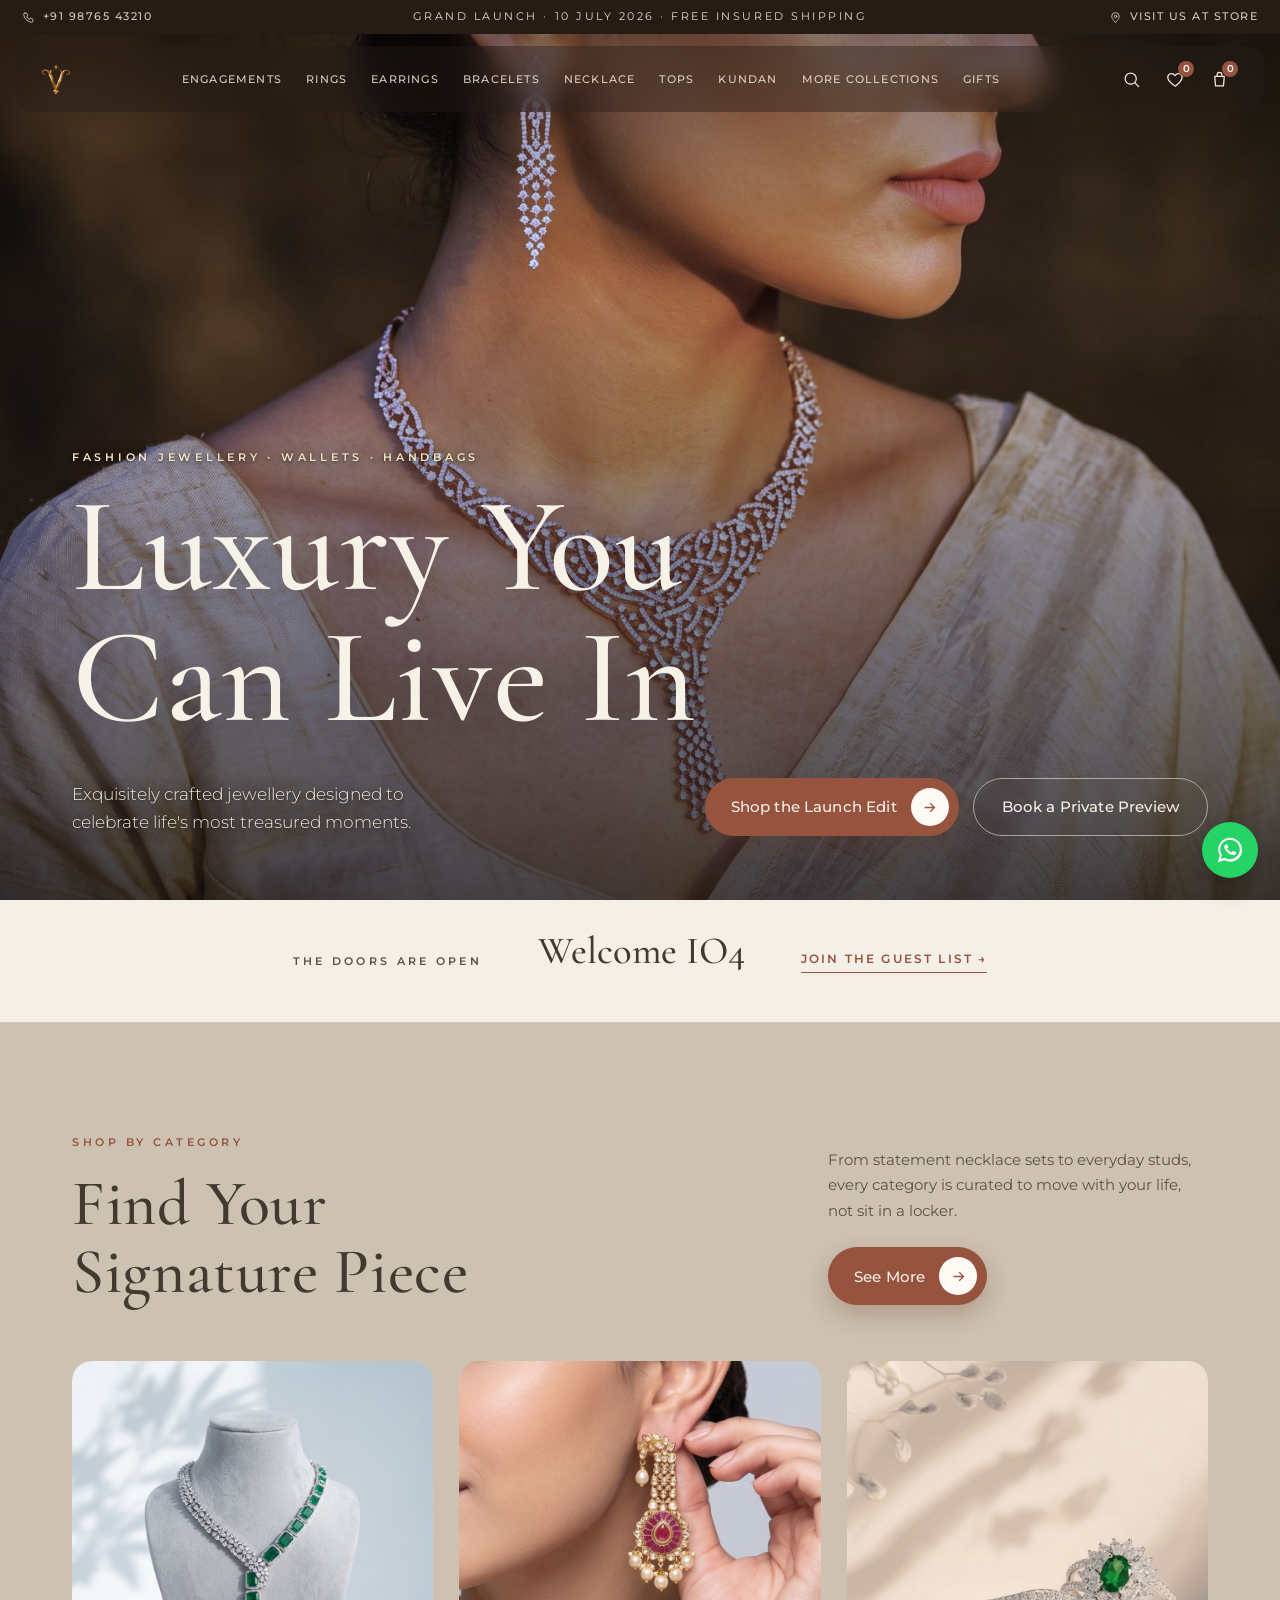
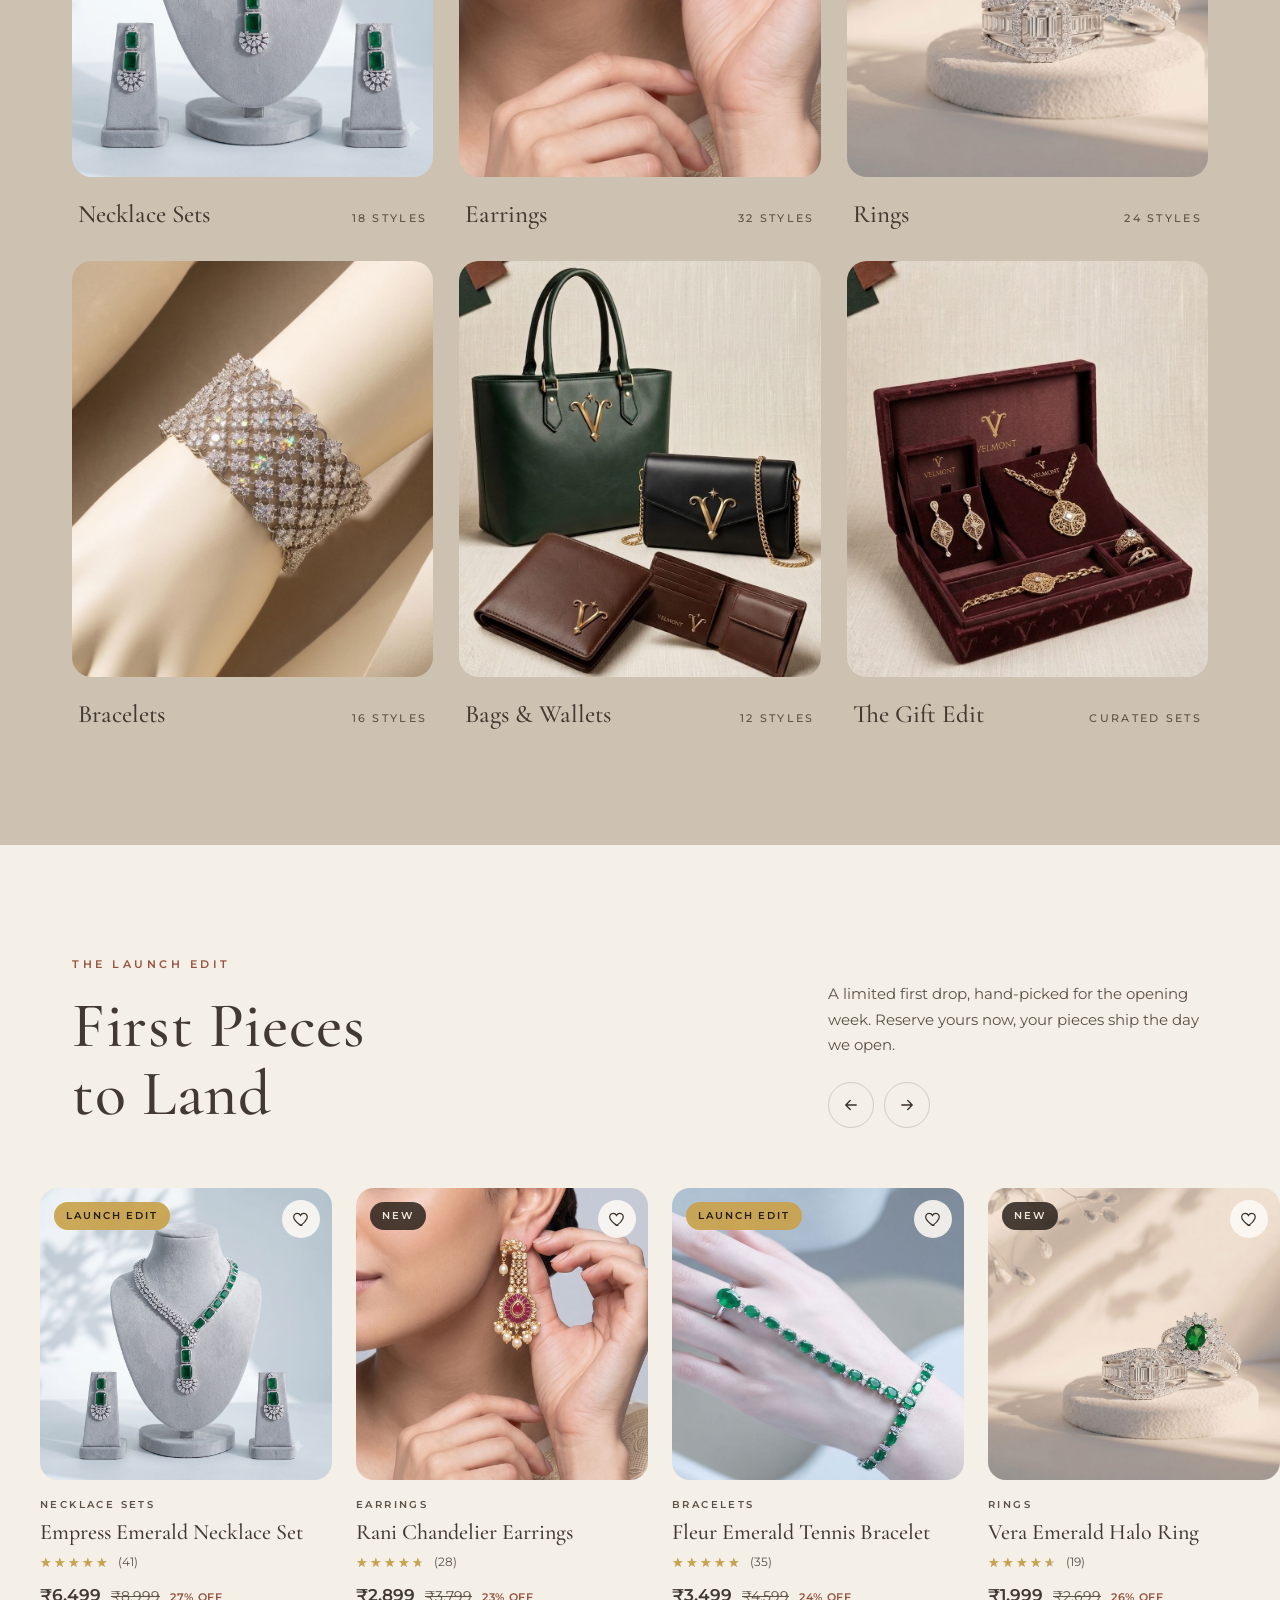
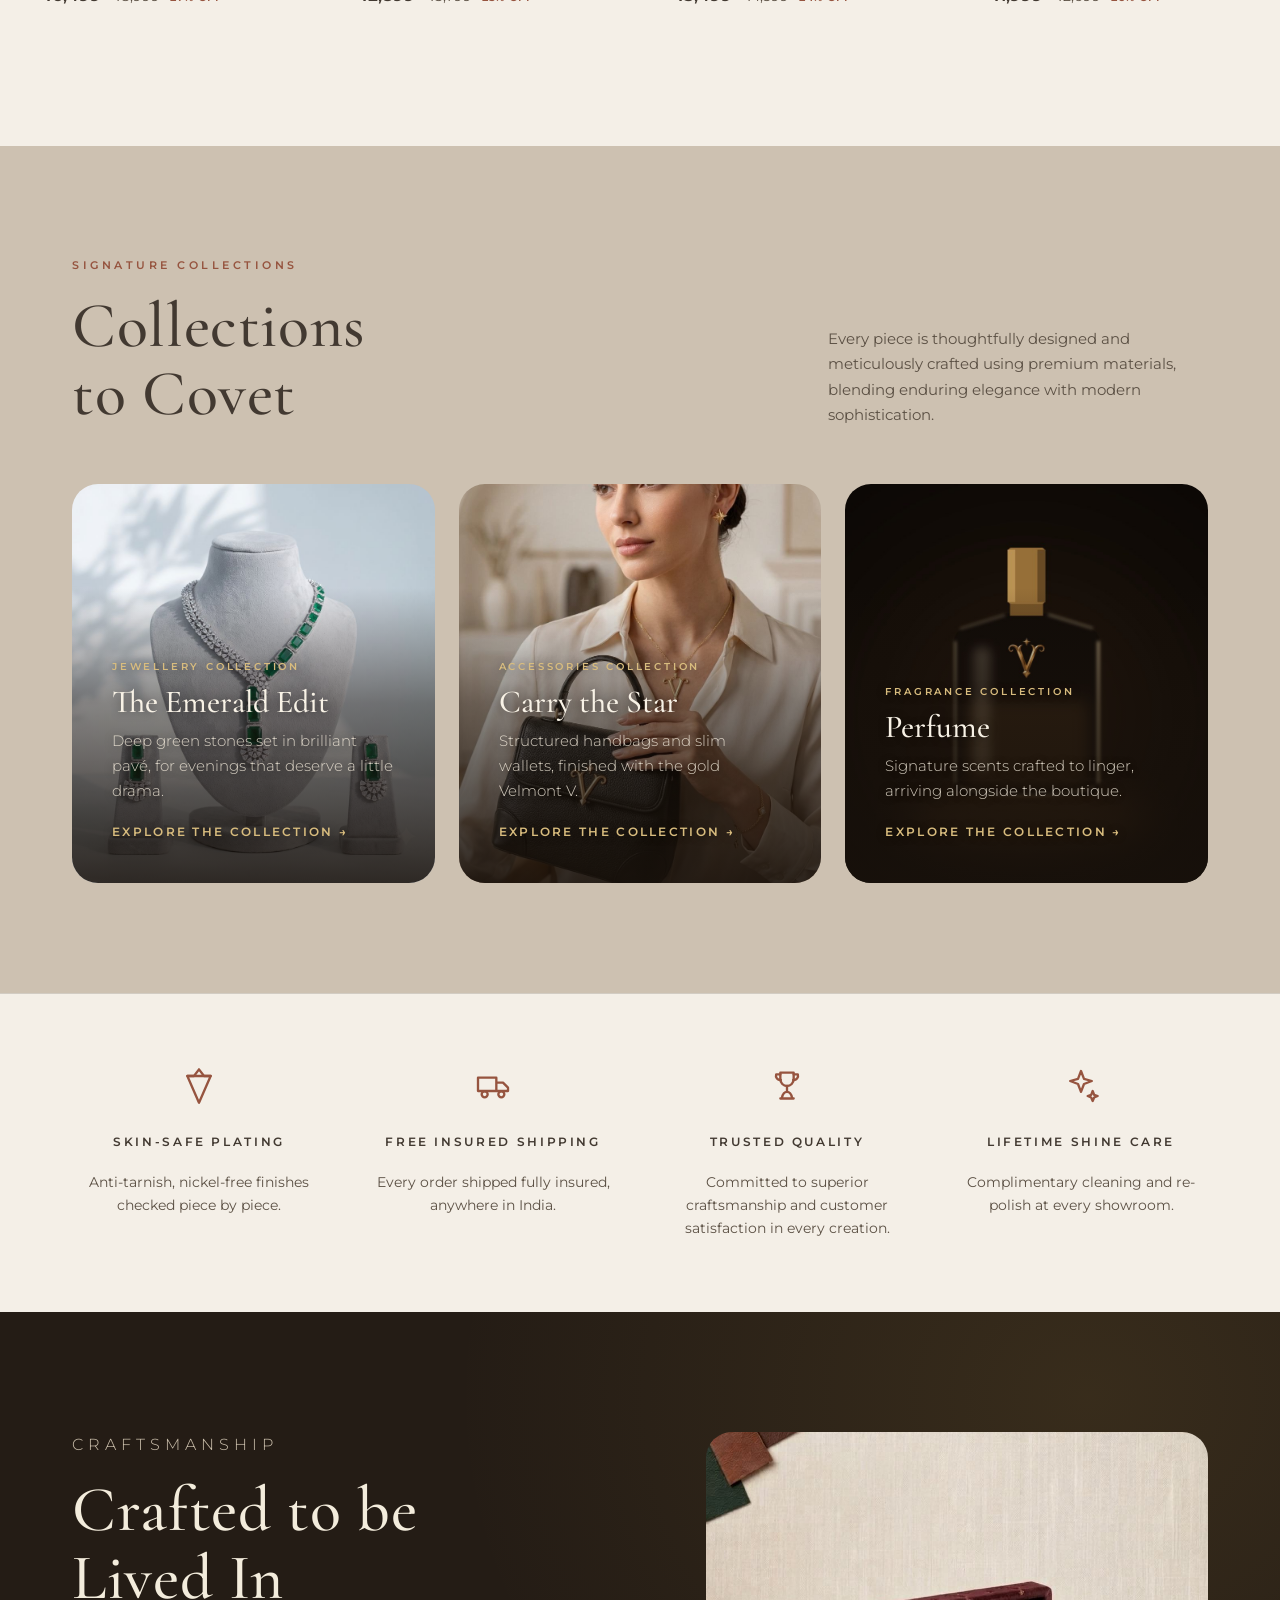
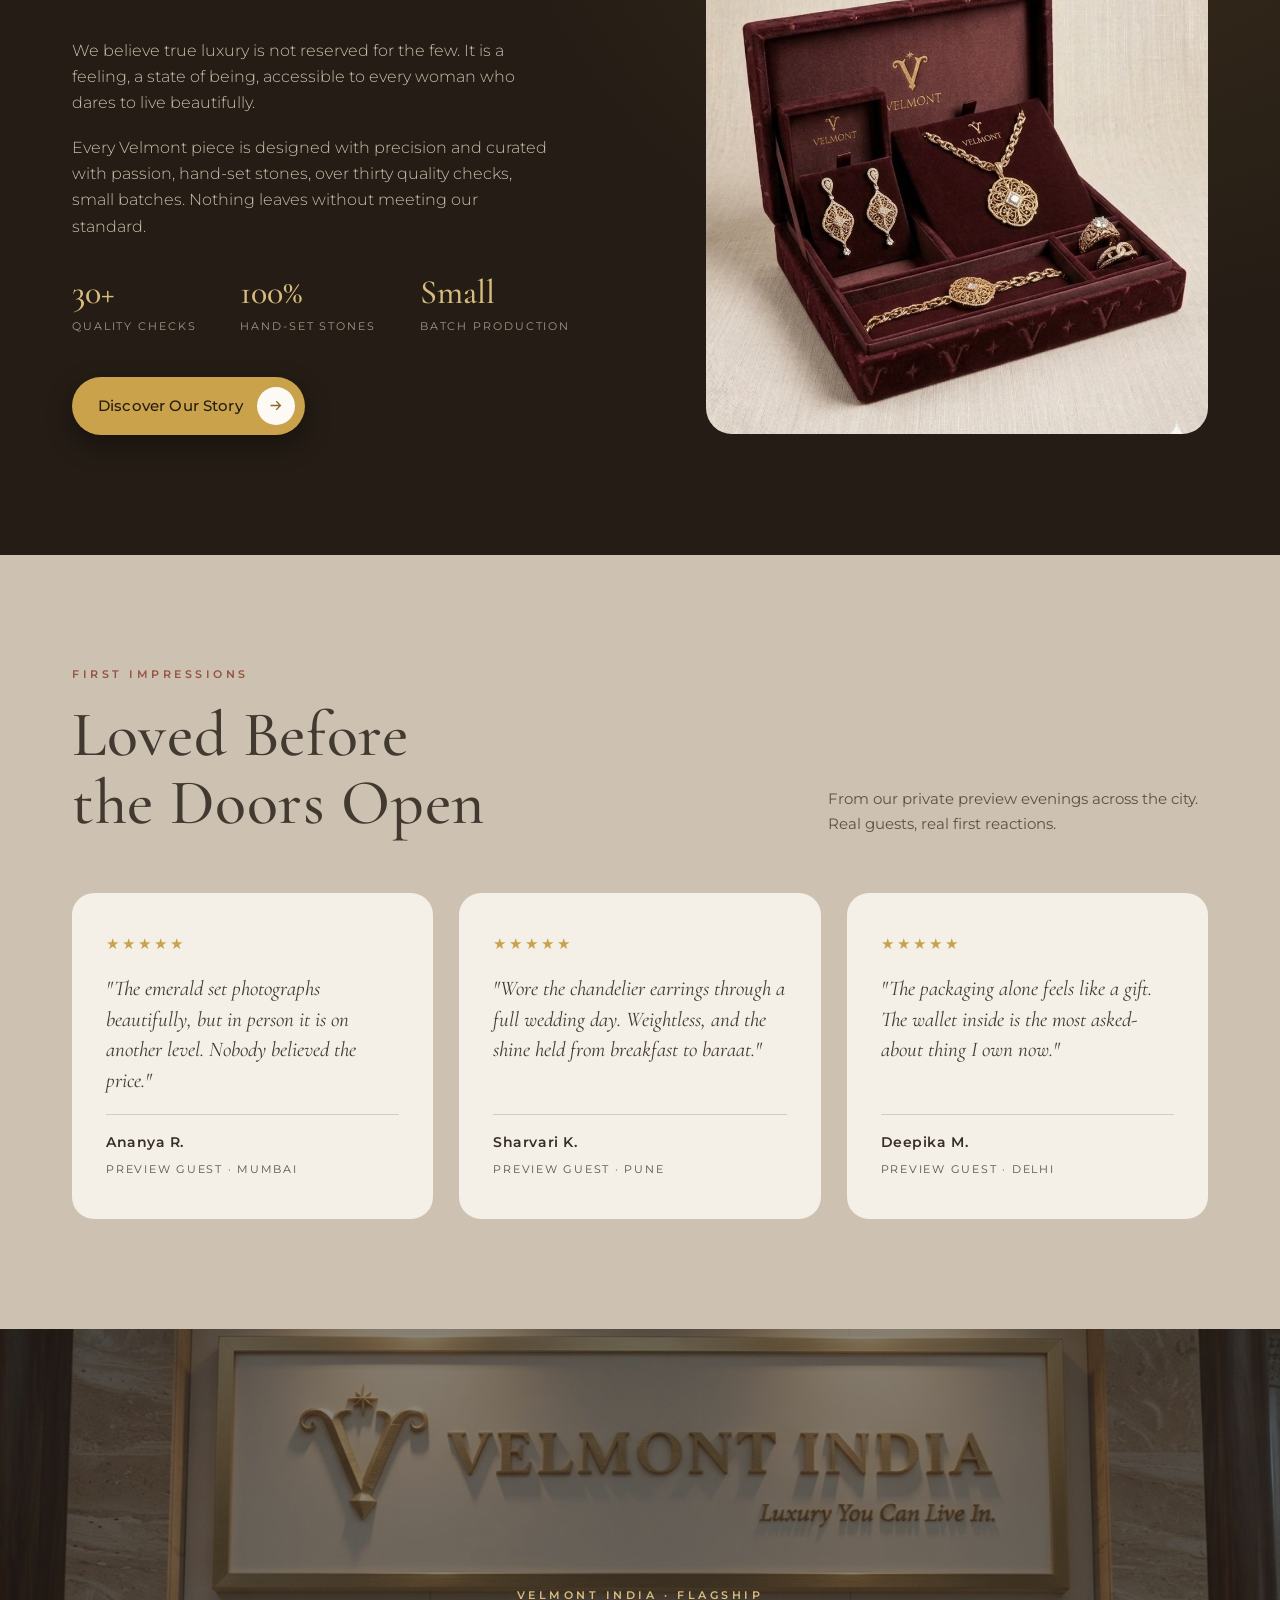
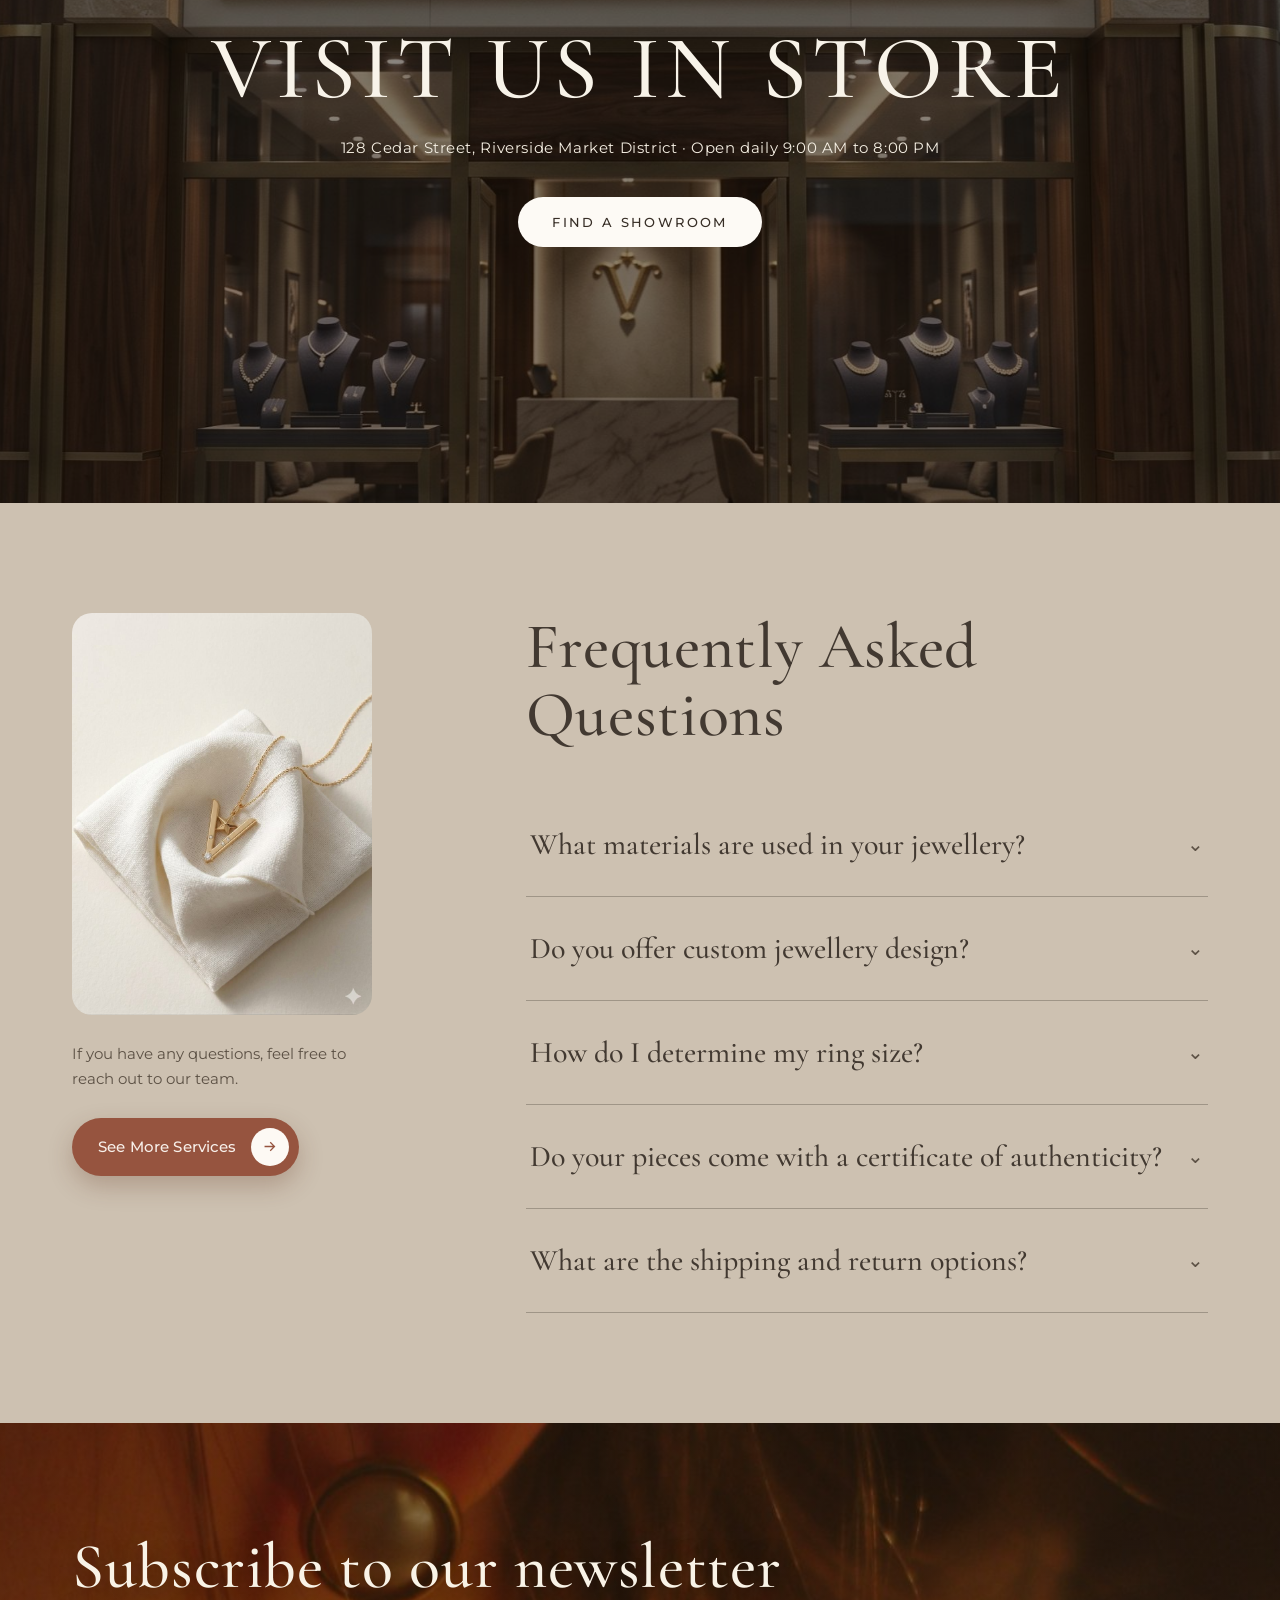
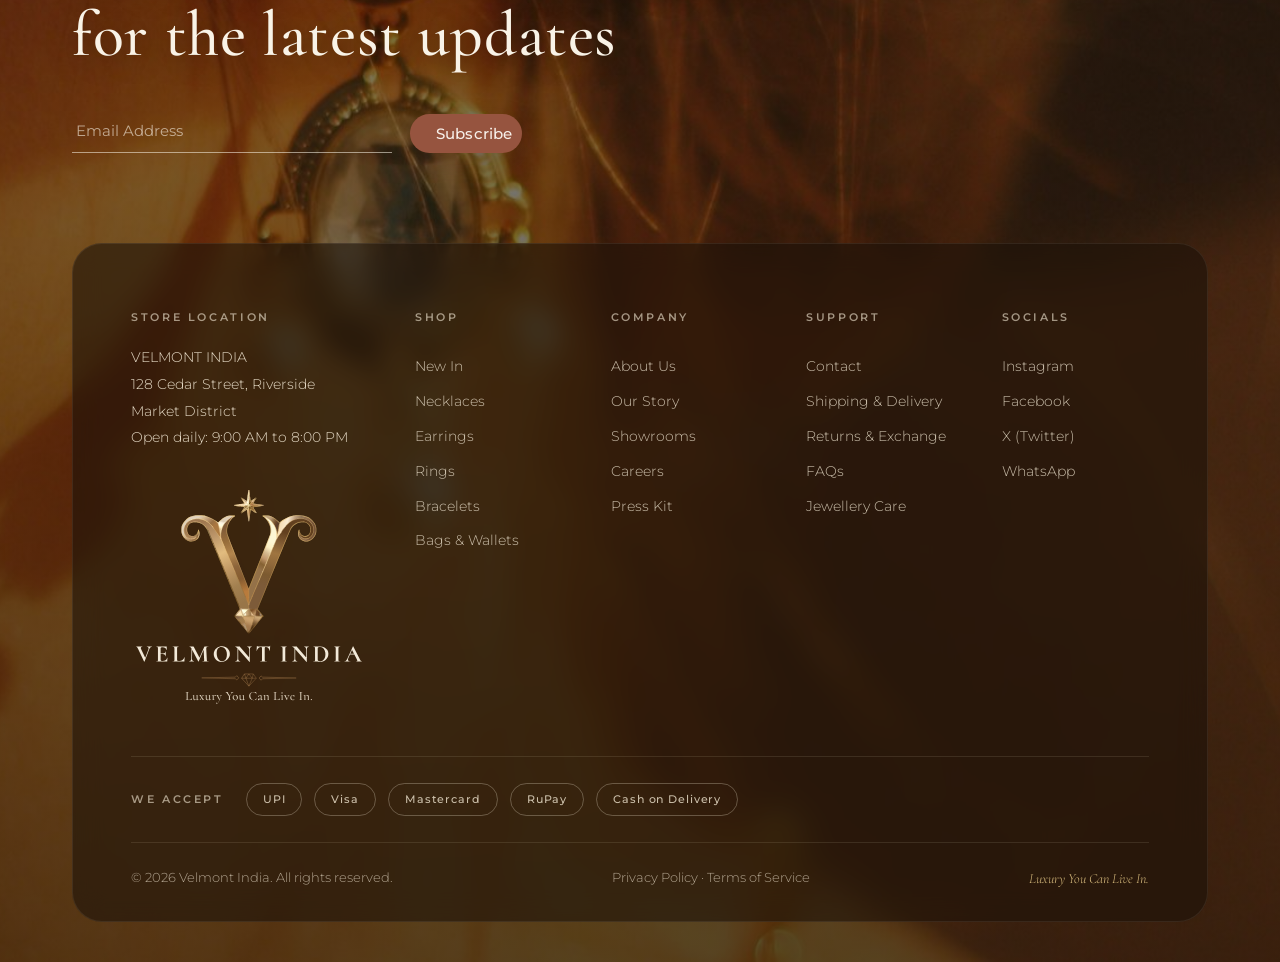
==== commit 9ce11faa: "New Kundan nav tab per client sketch: Shop All/New Arrivals/Sale + 9 kundan categories + photo promo" ====
--- a/index.html
+++ b/index.html
@@ -286,6 +286,43 @@
           <div class="mega-promos">
             <a class="m-promo" href="coming-soon.html"><img src="assets/p-studs.jpg" alt="Design your own tops" loading="lazy"><span>Design Your Own</span></a>
             <a class="m-promo" href="coming-soon.html"><img src="assets/p-lattice-cuff.jpg" alt="Shop diamond tops" loading="lazy"><span>Shop Diamonds</span></a>
+          </div>
+        </div></div>
+      </div>
+
+      <!-- KUNDAN -->
+      <div class="nav-item">
+        <a class="nav-top" href="coming-soon.html">Kundan</a>
+        <div class="mega"><div class="mega-panel">
+          <div class="mega-cols">
+            <div class="m-col">
+              <p class="m-head">Shop All Kundan</p>
+              <a href="coming-soon.html">Best Selling Kundan</a>
+              <a href="coming-soon.html">Diamond Kundan</a>
+              <a href="coming-soon.html">Gemstone Kundan</a>
+              <p class="m-head">New Arrivals</p>
+              <a href="coming-soon.html">Shop The Velmont Collection</a>
+              <a href="coming-soon.html">Best Selling New Arrivals</a>
+              <p class="m-head m-sale">Sale</p>
+              <a href="coming-soon.html">Today's Best Deals</a>
+              <a href="coming-soon.html">Best Selling Deals</a>
+            </div>
+            <div class="m-col">
+              <p class="m-head">Category</p>
+              <a href="coming-soon.html">Kundan Necklace</a>
+              <a href="coming-soon.html">Kundan Tops</a>
+              <a href="coming-soon.html">Kundan Bracelets</a>
+              <a href="coming-soon.html">Kundan Earrings</a>
+              <a href="coming-soon.html">Kundan Rings</a>
+              <a href="coming-soon.html">Kundan Payal</a>
+              <a href="coming-soon.html">Kundan Hathphool</a>
+              <a href="coming-soon.html">Kundan Nath</a>
+              <a href="coming-soon.html">Kundan Mangtikka</a>
+            </div>
+          </div>
+          <div class="mega-promos">
+            <a class="m-promo" href="coming-soon.html"><img src="assets/p-chandelier.jpg" alt="Kundan jewellery" loading="lazy"><span>Kundan Jewellery</span></a>
+            <a class="m-promo" href="coming-soon.html"><img src="assets/p-necklace-set.jpg" alt="Bridal kundan" loading="lazy"><span>Bridal Kundan</span></a>
           </div>
         </div></div>
       </div>
@@ -437,6 +474,7 @@
       <a href="coming-soon.html">Bracelets</a>
       <a href="coming-soon.html">Necklace</a>
       <a href="coming-soon.html">Tops</a>
+      <a href="coming-soon.html">Kundan</a>
       <a href="coming-soon.html">More Collections</a>
       <a href="coming-soon.html">Gifts</a>
       <a href="#store">Visit Us</a>
--- a/css/styles.css
+++ b/css/styles.css
@@ -323,10 +323,10 @@
 .cd-cell { text-align: center; min-width: 62px; }
 .cd-cell b { display: block; font-family: var(--serif); font-weight: 500; font-size: 44px; line-height: 1; color: var(--heading); font-variant-numeric: tabular-nums; }
 .cd-cell span { font-size: 9.5px; letter-spacing: .26em; text-transform: uppercase; color: var(--ink-soft); }
-/* launch-day welcome: replaces the digits once the doors open */
-.cd-timer.cd-out { opacity: 0; filter: blur(8px); transform: scale(.96); transition: opacity .45s ease, filter .45s ease, transform .45s ease; }
-.cd-welcome { display: none; text-align: center; opacity: 0; filter: blur(12px); transform: translateY(8px); transition: opacity .9s ease, filter 1s ease, transform .9s ease; }
-.cd-welcome.on { opacity: 1; filter: blur(0); transform: none; }
+/* launch-day welcome: the digits scramble and decode into this */
+.cd-welcome { display: none; text-align: center; opacity: 0; transition: opacity .25s ease; min-height: 62px; }
+.cd-welcome.on { opacity: 1; }
+.cd-welcome h3 { min-height: 1.1em; }
 .cd-welcome h3 { font-family: var(--serif); font-weight: 500; font-size: clamp(30px, 3vw, 42px); line-height: 1.1; color: var(--heading); }
 .cd-welcome p { font-size: 11px; letter-spacing: .22em; text-transform: uppercase; font-weight: 600; color: var(--brick); margin-top: 8px; }
 .cd-link { font-size: 12px; letter-spacing: .18em; text-transform: uppercase; font-weight: 600; color: var(--brick); border-bottom: 1px solid currentColor; padding-bottom: 3px; }
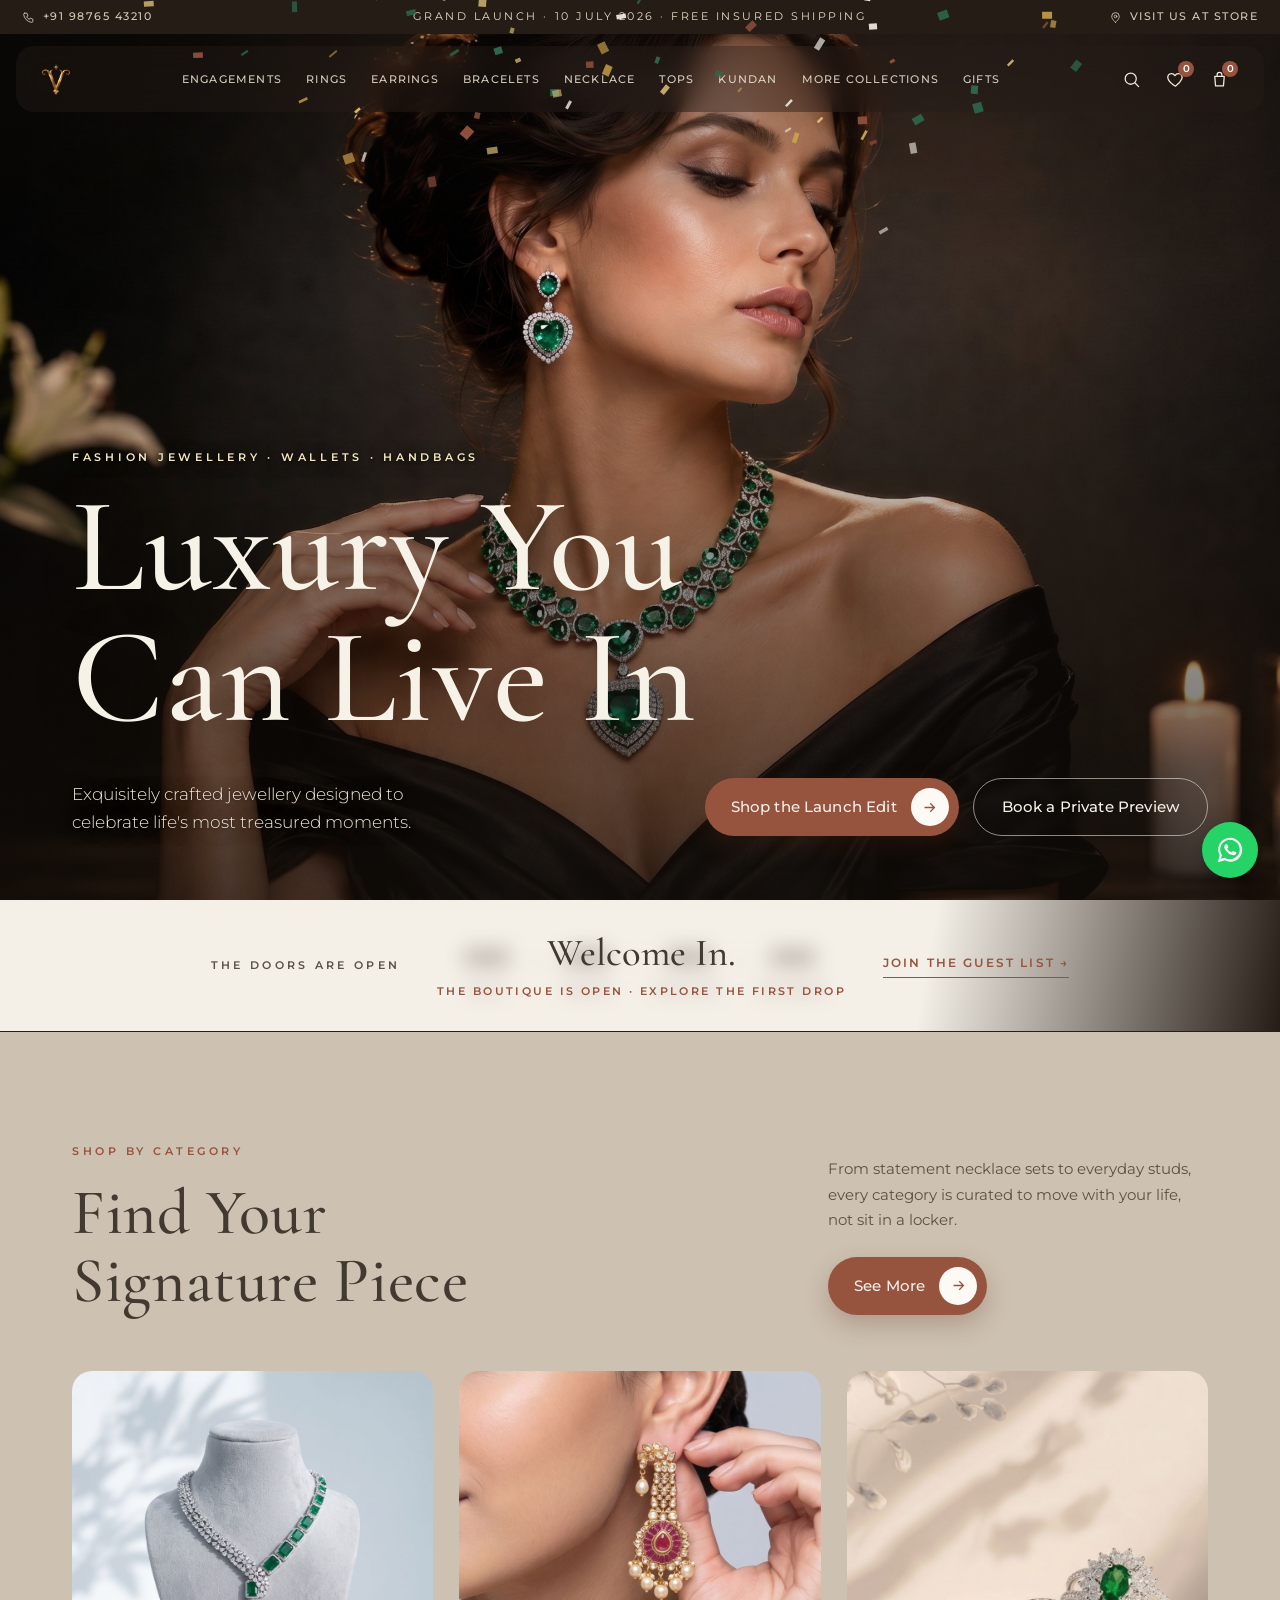
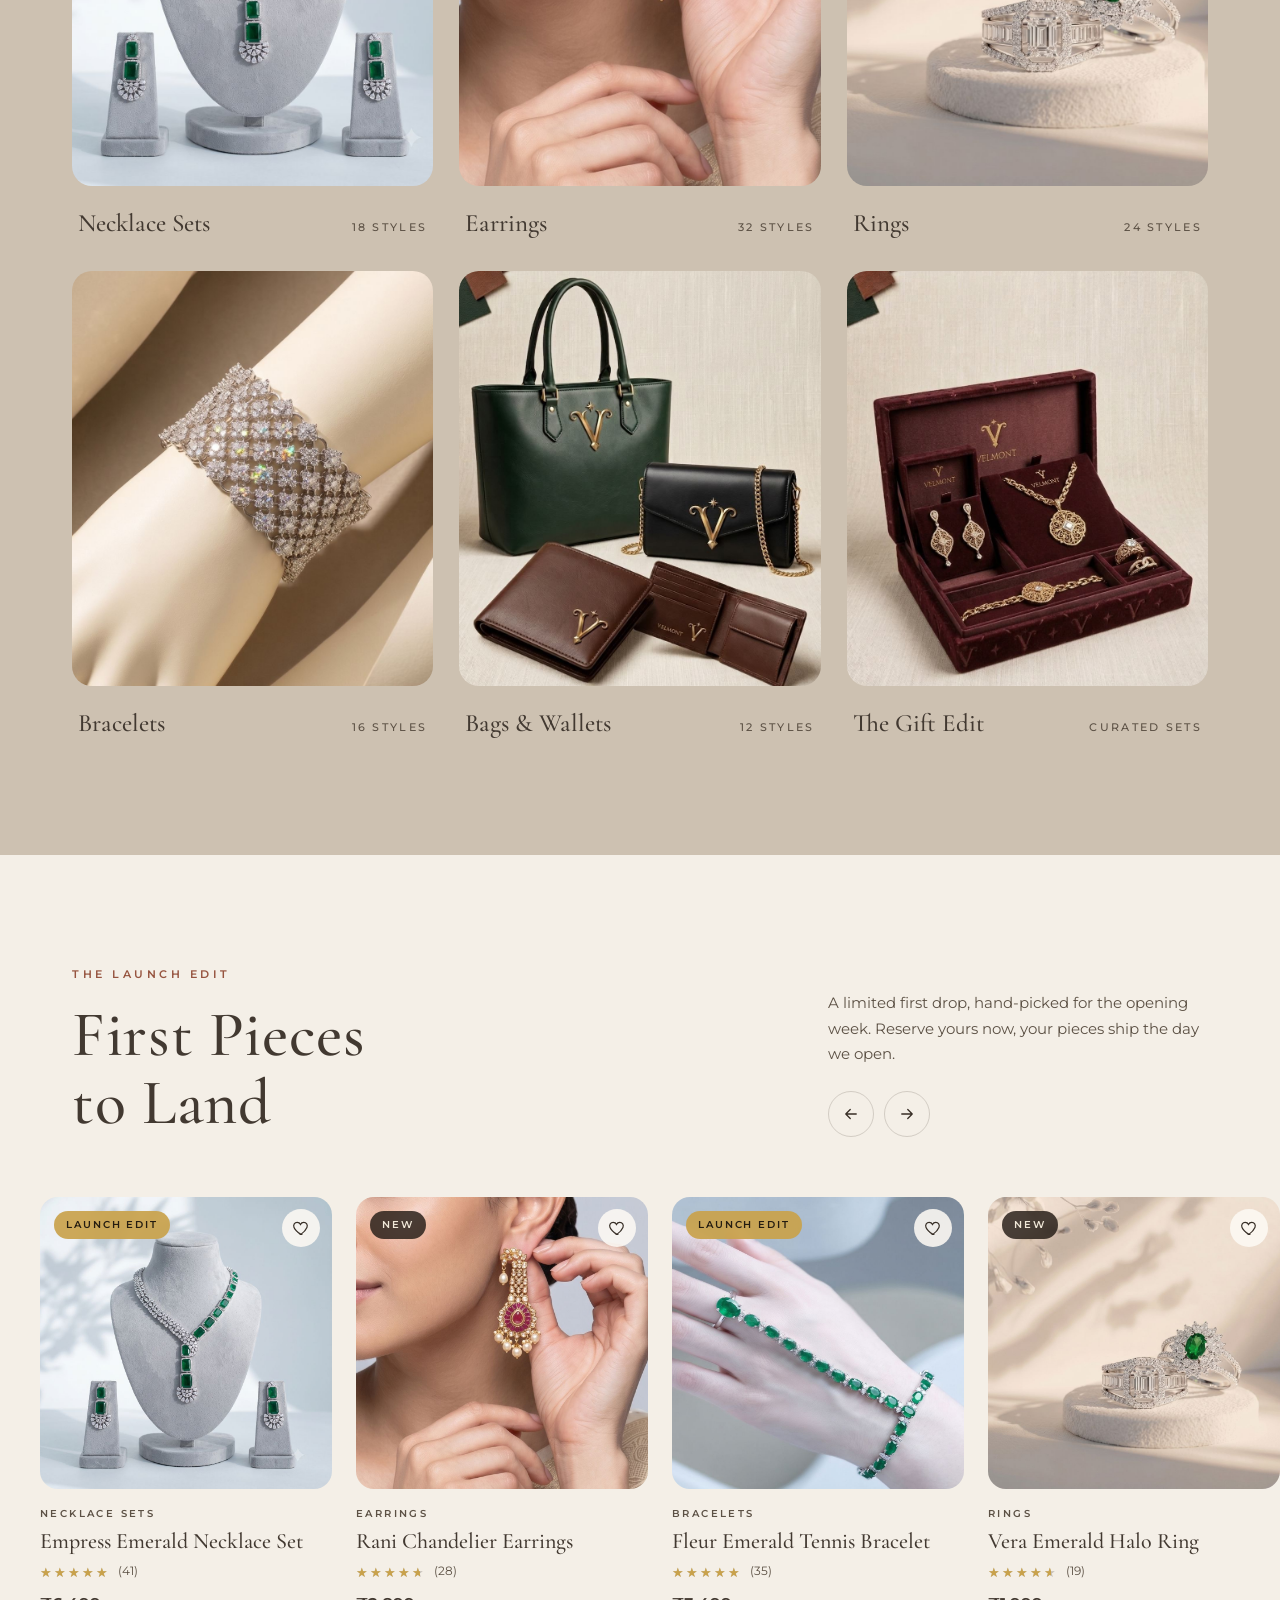
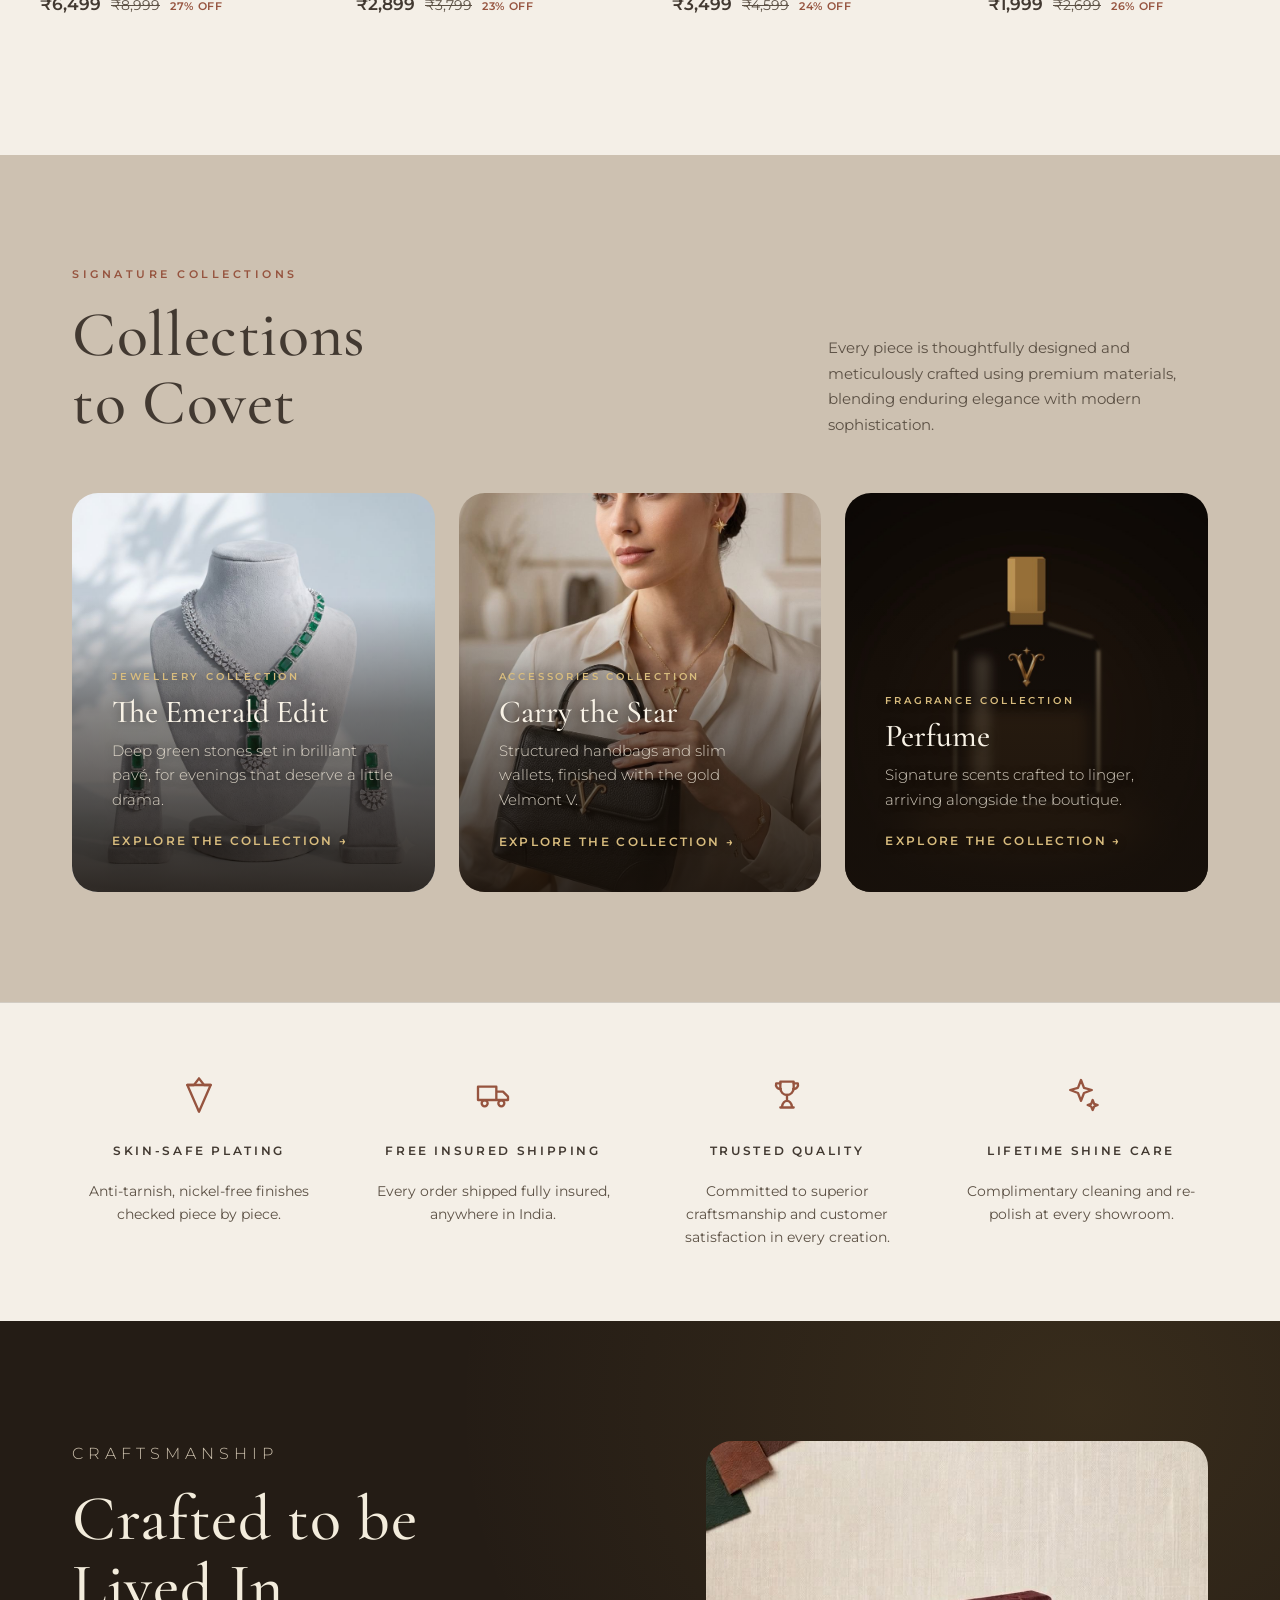
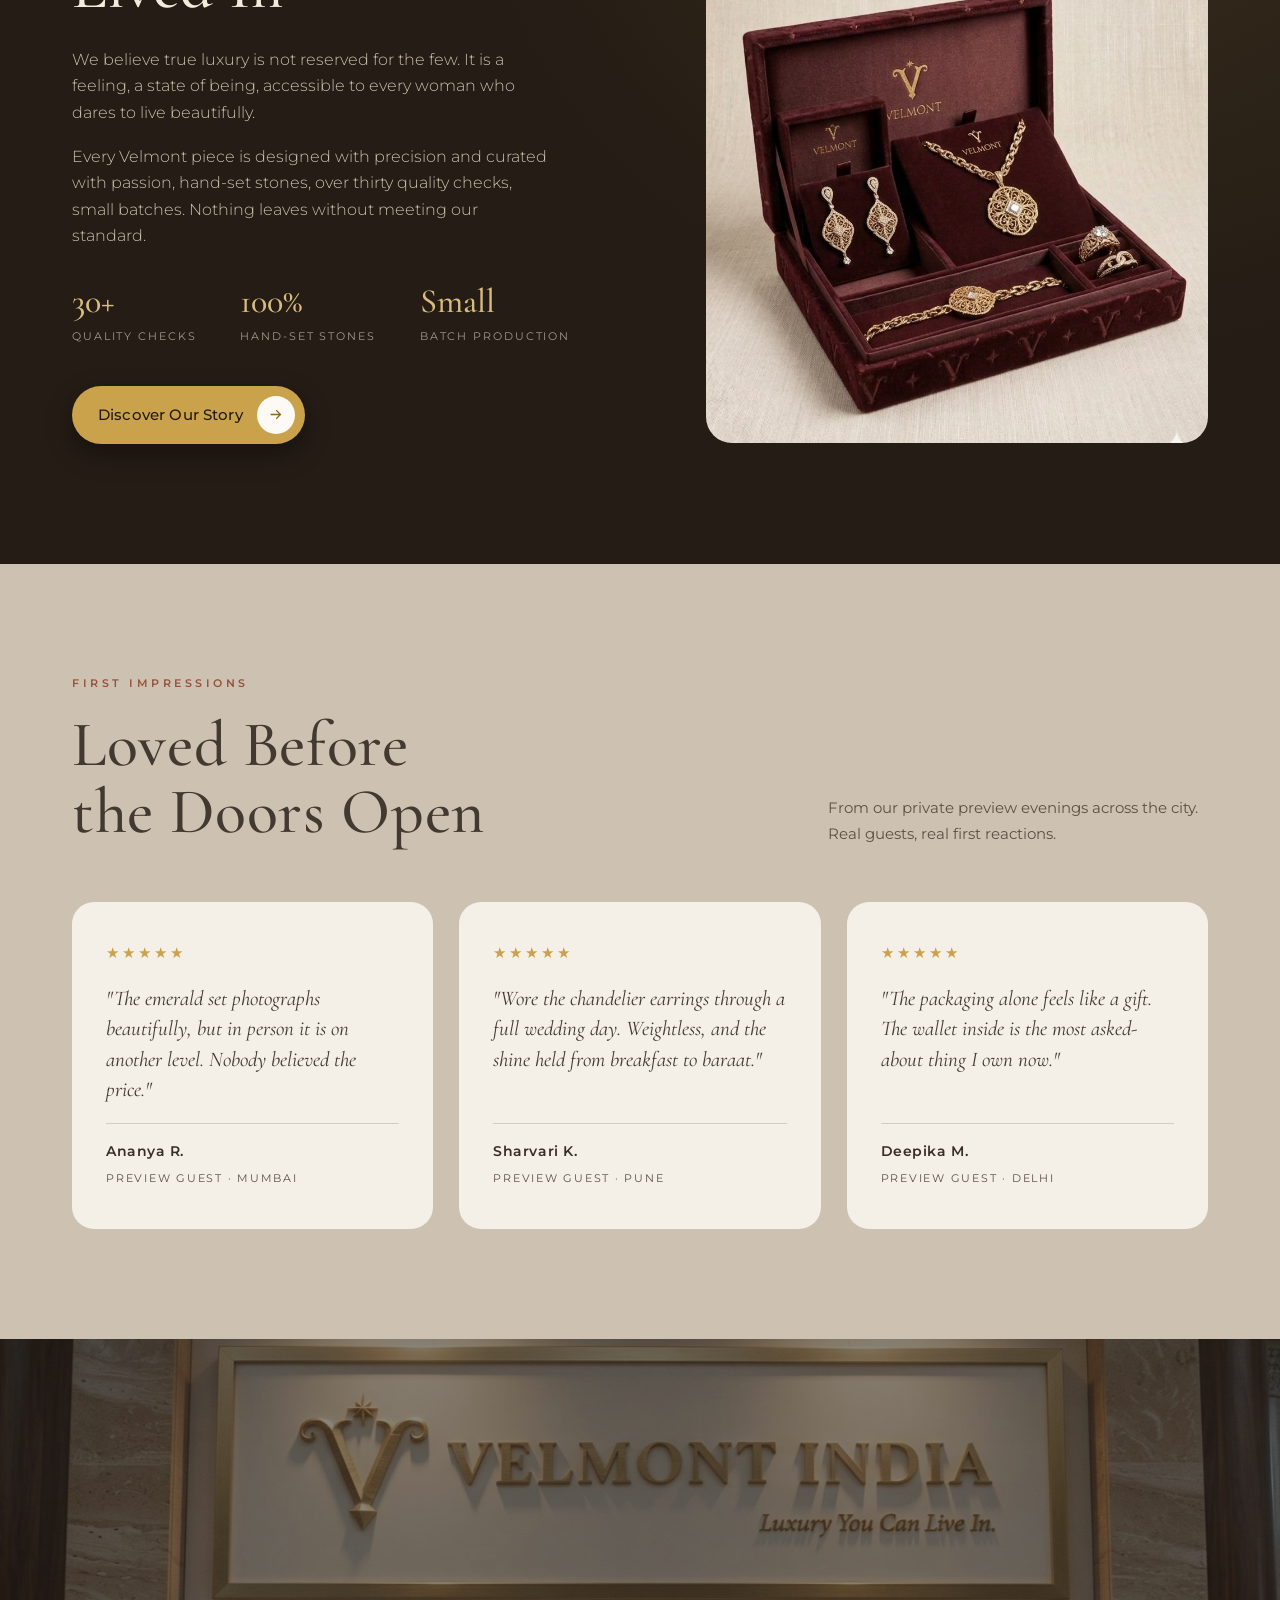
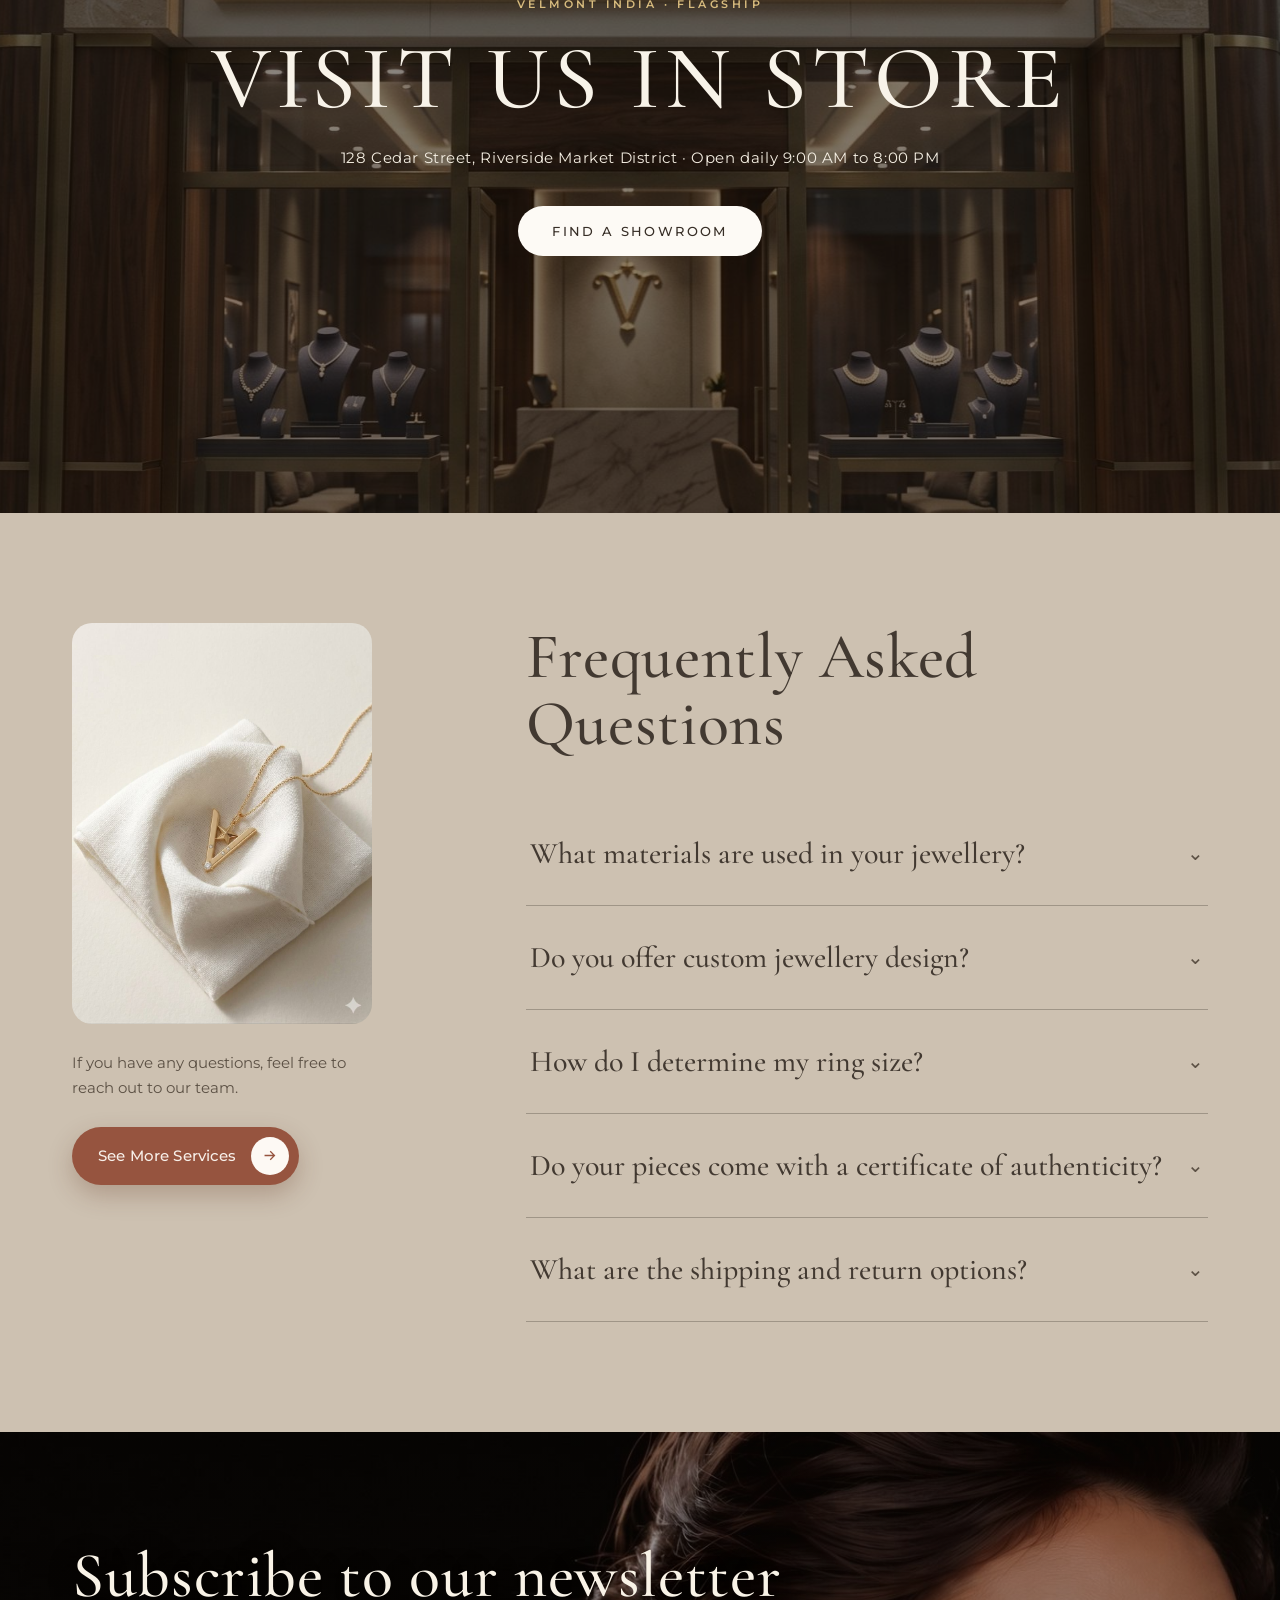
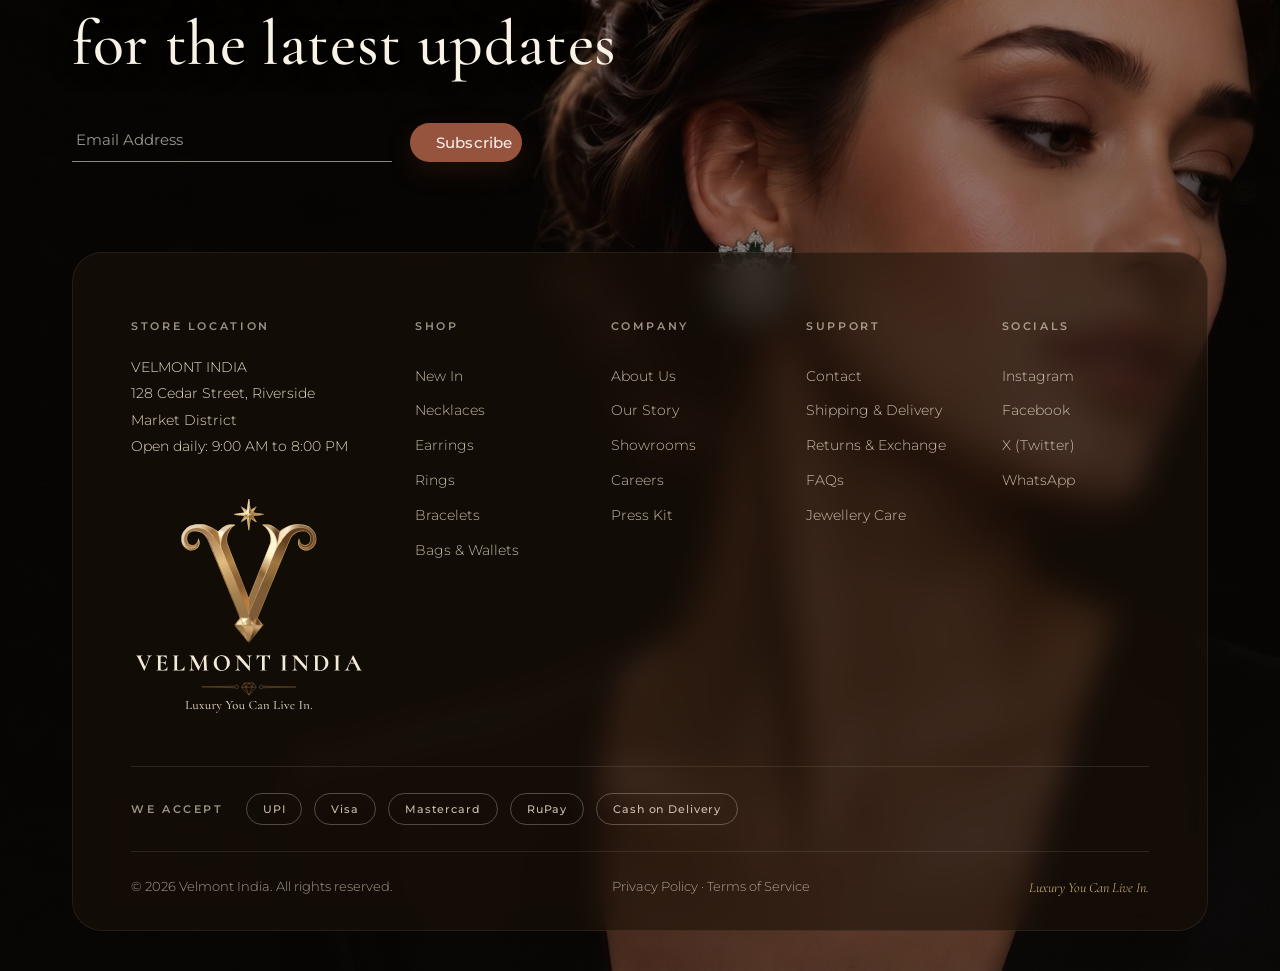
==== commit 7058f80a: "Footer: new background image (mirrored, lighter overlay); celebration: breathing blur crossfade, nig" ====
--- a/index.html
+++ b/index.html
@@ -506,18 +506,20 @@
   <!-- ══════════ COUNTDOWN ══════════ -->
   <section class="countdown-bar">
     <p class="cd-label">The doors open in</p>
-    <div class="cd-timer" id="cd-timer" data-launch="2026-07-10T10:00:00+05:30">
-      <div class="cd-cell"><b id="cd-d">00</b><span>Days</span></div>
-      <i>:</i>
-      <div class="cd-cell"><b id="cd-h">00</b><span>Hours</span></div>
-      <i>:</i>
-      <div class="cd-cell"><b id="cd-m">00</b><span>Minutes</span></div>
-      <i>:</i>
-      <div class="cd-cell"><b id="cd-s">00</b><span>Seconds</span></div>
-    </div>
-    <div class="cd-welcome" aria-hidden="true">
-      <h3>Welcome In.</h3>
-      <p>The boutique is open · explore the first drop</p>
+    <div class="cd-center">
+      <div class="cd-timer" id="cd-timer" data-launch="2026-07-10T10:00:00+05:30">
+        <div class="cd-cell"><b id="cd-d">00</b><span>Days</span></div>
+        <i>:</i>
+        <div class="cd-cell"><b id="cd-h">00</b><span>Hours</span></div>
+        <i>:</i>
+        <div class="cd-cell"><b id="cd-m">00</b><span>Minutes</span></div>
+        <i>:</i>
+        <div class="cd-cell"><b id="cd-s">00</b><span>Seconds</span></div>
+      </div>
+      <div class="cd-welcome" aria-hidden="true">
+        <h3>Welcome In.</h3>
+        <p>The boutique is open · explore the first drop</p>
+      </div>
     </div>
     <a class="cd-link" href="#newsletter">Join the guest list <span>→</span></a>
   </section>
--- a/css/styles.css
+++ b/css/styles.css
@@ -323,12 +323,40 @@
 .cd-cell { text-align: center; min-width: 62px; }
 .cd-cell b { display: block; font-family: var(--serif); font-weight: 500; font-size: 44px; line-height: 1; color: var(--heading); font-variant-numeric: tabular-nums; }
 .cd-cell span { font-size: 9.5px; letter-spacing: .26em; text-transform: uppercase; color: var(--ink-soft); }
-/* launch-day welcome: the digits scramble and decode into this */
-.cd-welcome { display: none; text-align: center; opacity: 0; transition: opacity .25s ease; min-height: 62px; }
-.cd-welcome.on { opacity: 1; }
-.cd-welcome h3 { min-height: 1.1em; }
+/* ── launch-day welcome: breathing crossfade + day-wash ──
+   before the doors open the bar wears the site's dark brown; when the
+   celebration fires, an ivory wave washes the dark out while the digits
+   blur away and the welcome breathes in over the same spot */
+.cd-center { position: relative; display: flex; justify-content: center; align-items: center; }
+.cd-timer.cd-out { opacity: 0; filter: blur(10px); transform: scale(.965); }
+.cd-timer { transition: opacity 1.1s ease, filter 1.1s ease, transform 1.1s ease; }
+.cd-welcome {
+  position: absolute; left: 50%; top: 50%; transform: translate(-50%, -50%) scale(.985);
+  width: max-content; max-width: 92vw; text-align: center;
+  opacity: 0; filter: blur(14px); pointer-events: none;
+  transition: opacity 1.4s ease .35s, filter 1.5s ease .35s, transform 1.4s ease .35s;
+}
+.cd-welcome.on { opacity: 1; filter: blur(0); transform: translate(-50%, -50%) scale(1); }
 .cd-welcome h3 { font-family: var(--serif); font-weight: 500; font-size: clamp(30px, 3vw, 42px); line-height: 1.1; color: var(--heading); }
 .cd-welcome p { font-size: 11px; letter-spacing: .22em; text-transform: uppercase; font-weight: 600; color: var(--brick); margin-top: 8px; }
+
+/* night state: dark brown bar while the countdown is live */
+.countdown-bar { position: relative; overflow: hidden; }
+.countdown-bar > * { position: relative; z-index: 1; }
+.countdown-bar::before {
+  content: ''; position: absolute; inset: 0; z-index: 0;
+  background: linear-gradient(100deg, var(--ivory) 72%, rgba(244, 239, 231, 0) 100%);
+  transform: translateX(-108%);
+}
+.countdown-bar.washed::before { transition: transform 1.9s cubic-bezier(.6,.1,.3,1); transform: translateX(0); }
+.countdown-bar.night, .countdown-bar.washed { background: var(--dark); }
+.countdown-bar.night .cd-label { color: var(--gold-soft); }
+.countdown-bar.night .cd-cell b { color: #f2e9d8; }
+.countdown-bar.night .cd-cell span { color: rgba(217, 205, 185, .6); }
+.countdown-bar.night .cd-timer i { color: var(--gold-soft); }
+.countdown-bar.night .cd-link { color: var(--gold-soft); }
+.countdown-bar .cd-label, .countdown-bar .cd-cell b, .countdown-bar .cd-cell span,
+.countdown-bar .cd-timer i, .countdown-bar .cd-link { transition: color 1.3s ease; }
 .cd-link { font-size: 12px; letter-spacing: .18em; text-transform: uppercase; font-weight: 600; color: var(--brick); border-bottom: 1px solid currentColor; padding-bottom: 3px; }
 .cd-link span { display: inline-block; transition: transform .25s ease; }
 .cd-link:hover span { transform: translateX(5px); }
@@ -570,8 +598,8 @@
 /* ─────────── newsletter + footer ─────────── */
 .footer-zone {
   background:
-    linear-gradient(rgba(26, 17, 9, .52), rgba(22, 14, 7, .72)),
-    url("../assets/newsletter-bg.jpg") center / cover no-repeat #3a2415;
+    linear-gradient(rgba(14, 9, 5, .38), rgba(12, 8, 5, .58)),
+    url("../assets/newsletter-bg.jpg") center / cover no-repeat #0b0806;
   padding: 110px 0 40px;
 }
 .news-row {
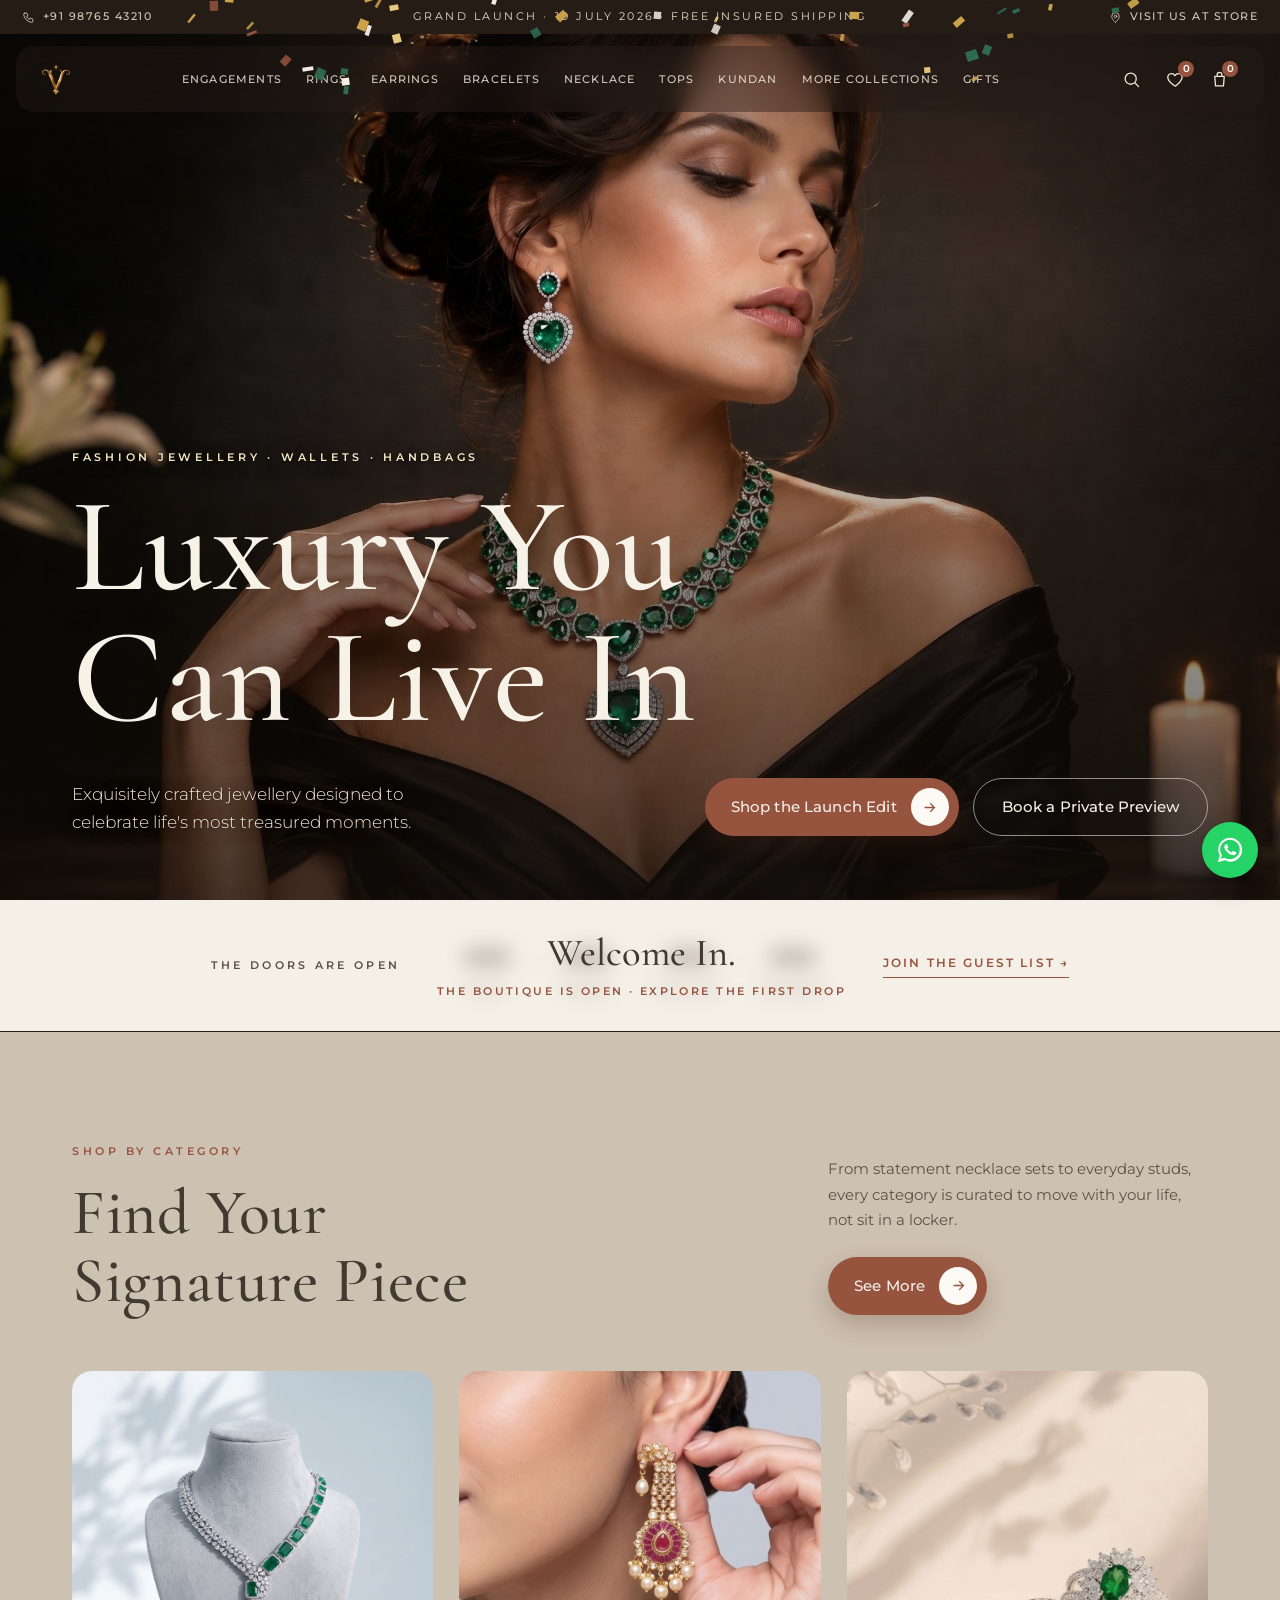
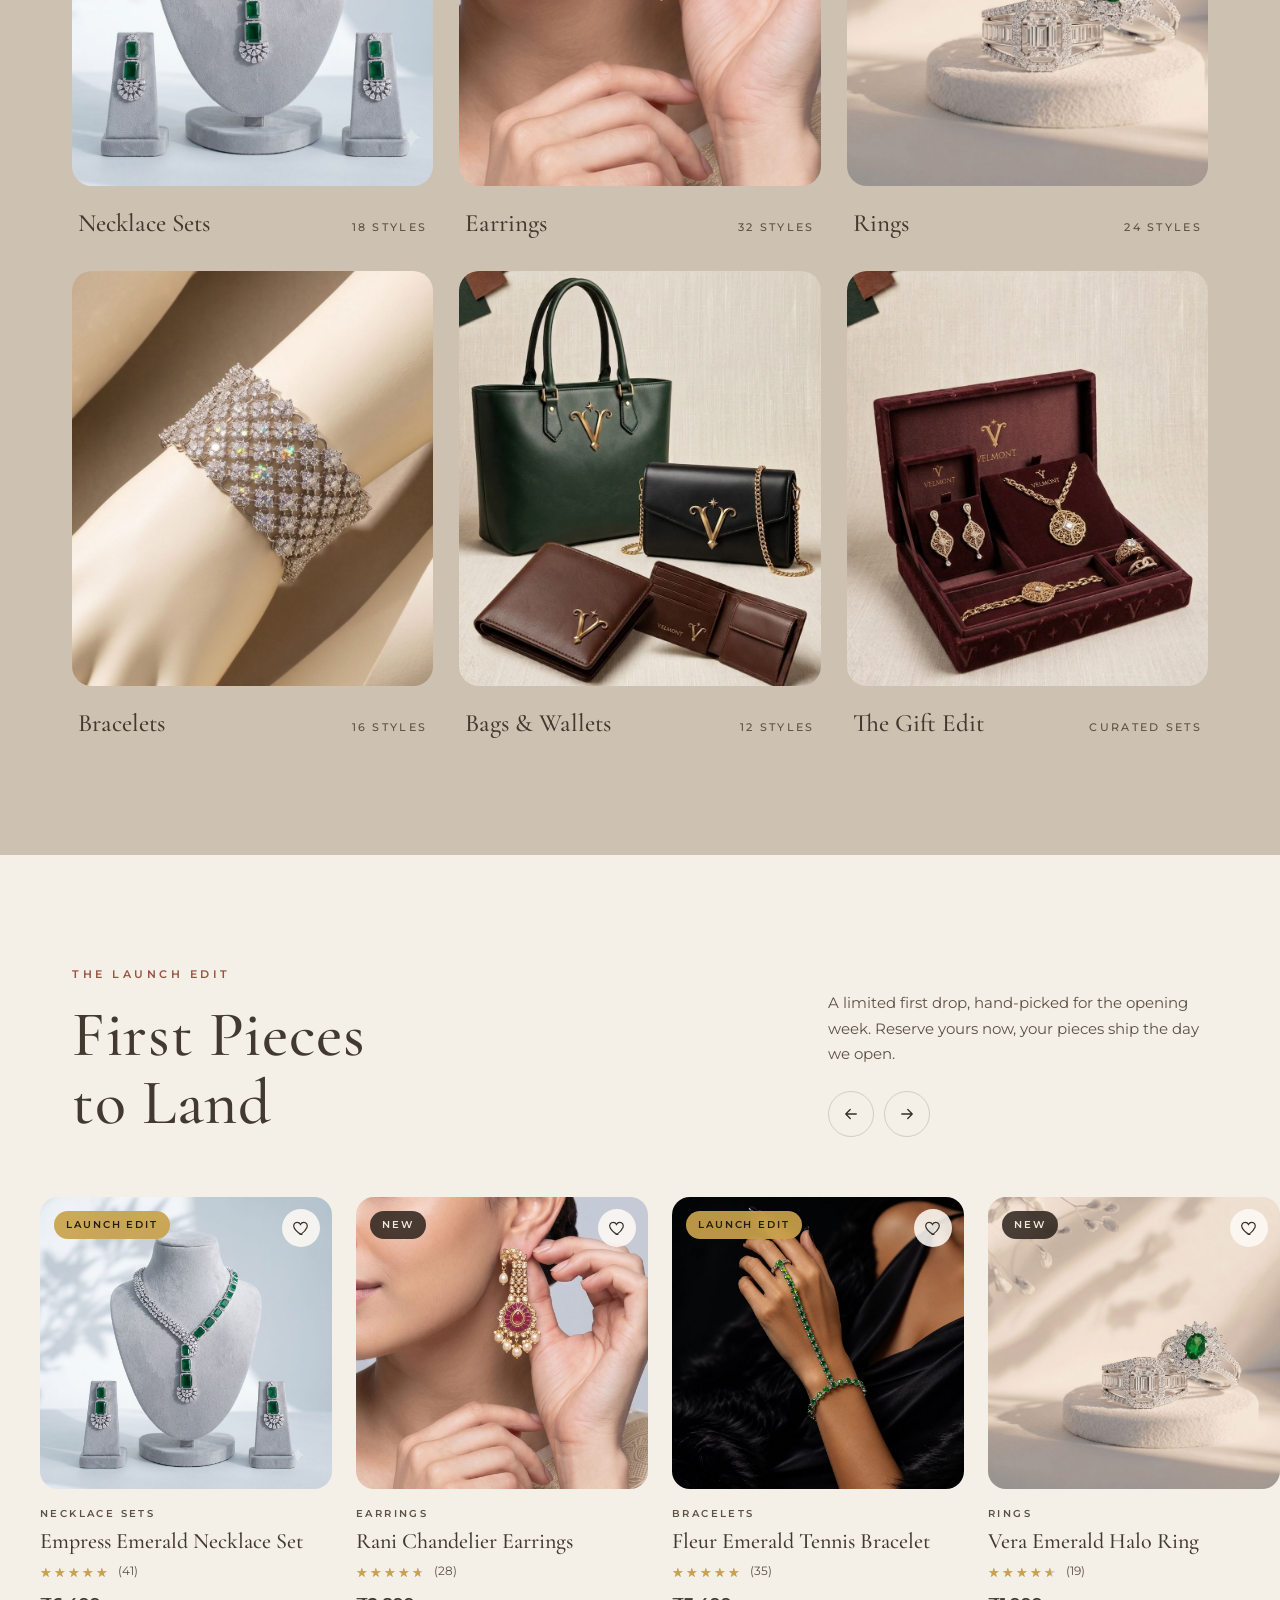
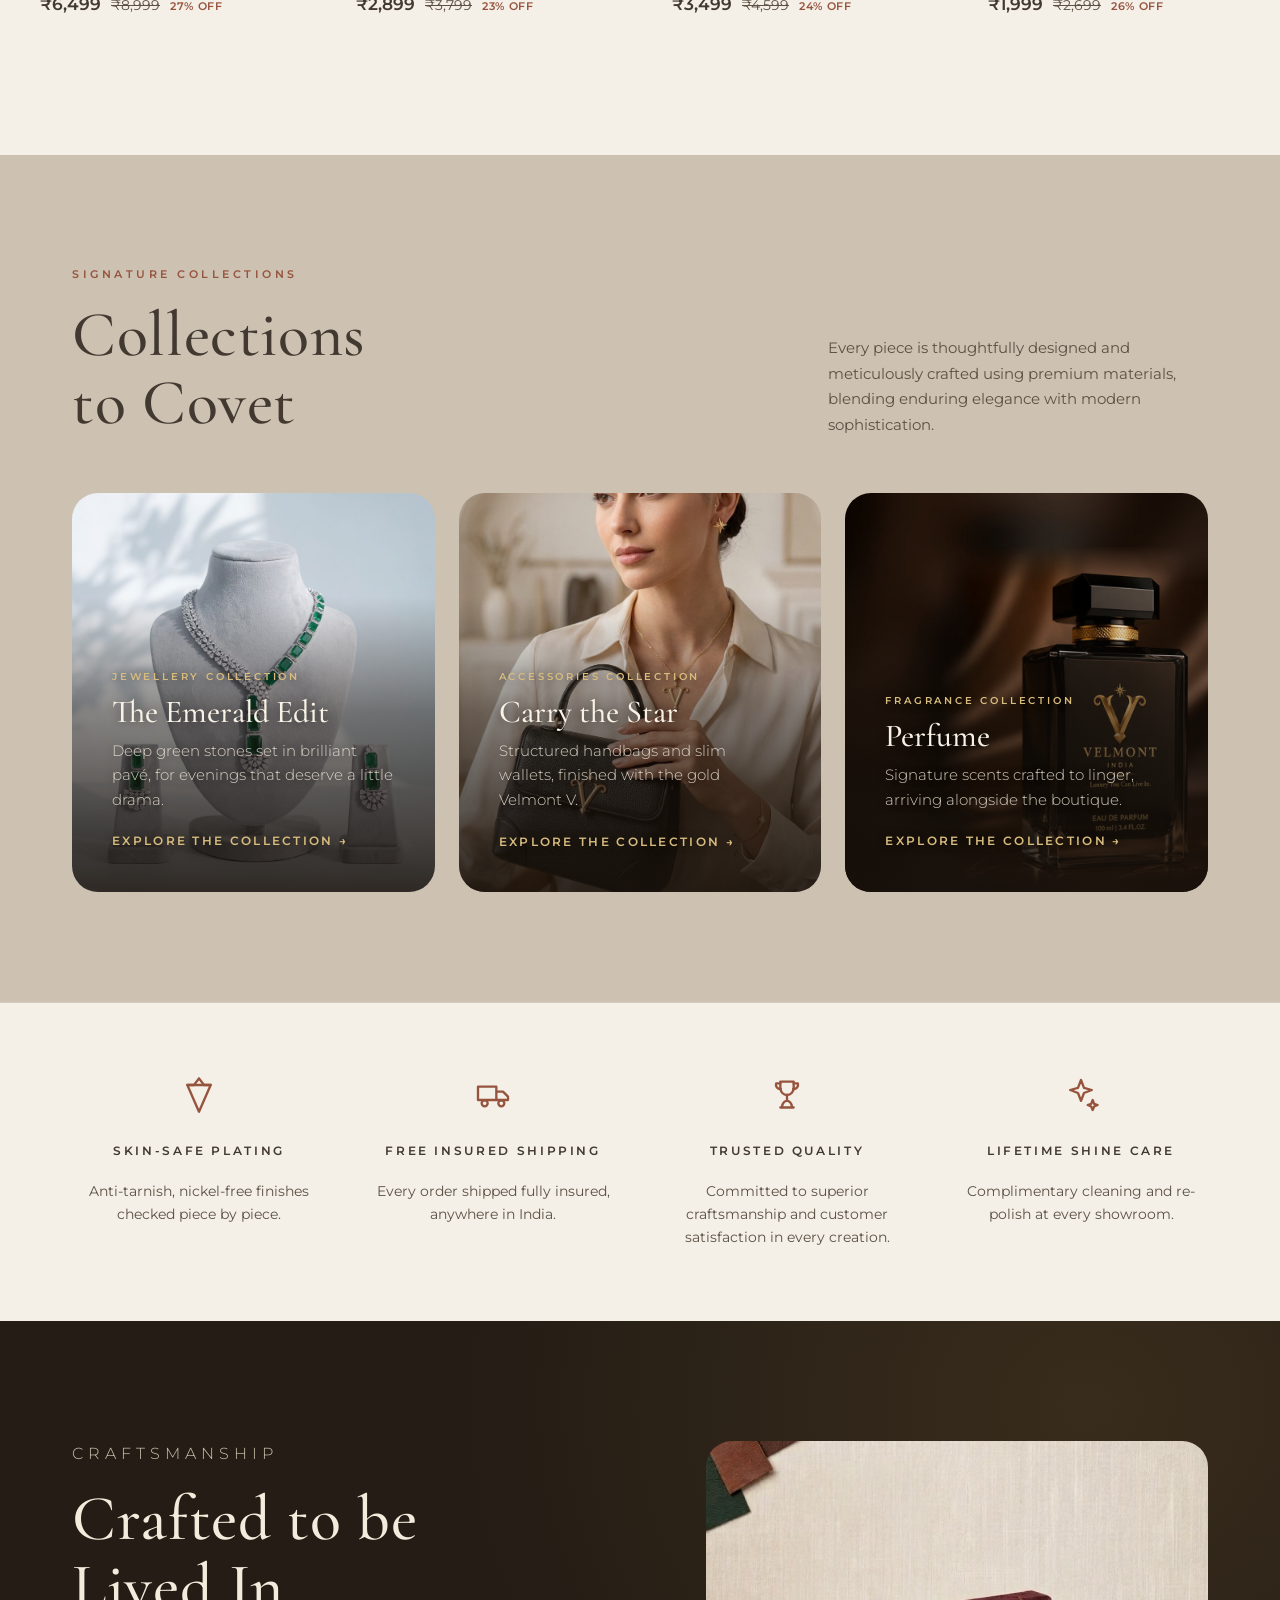
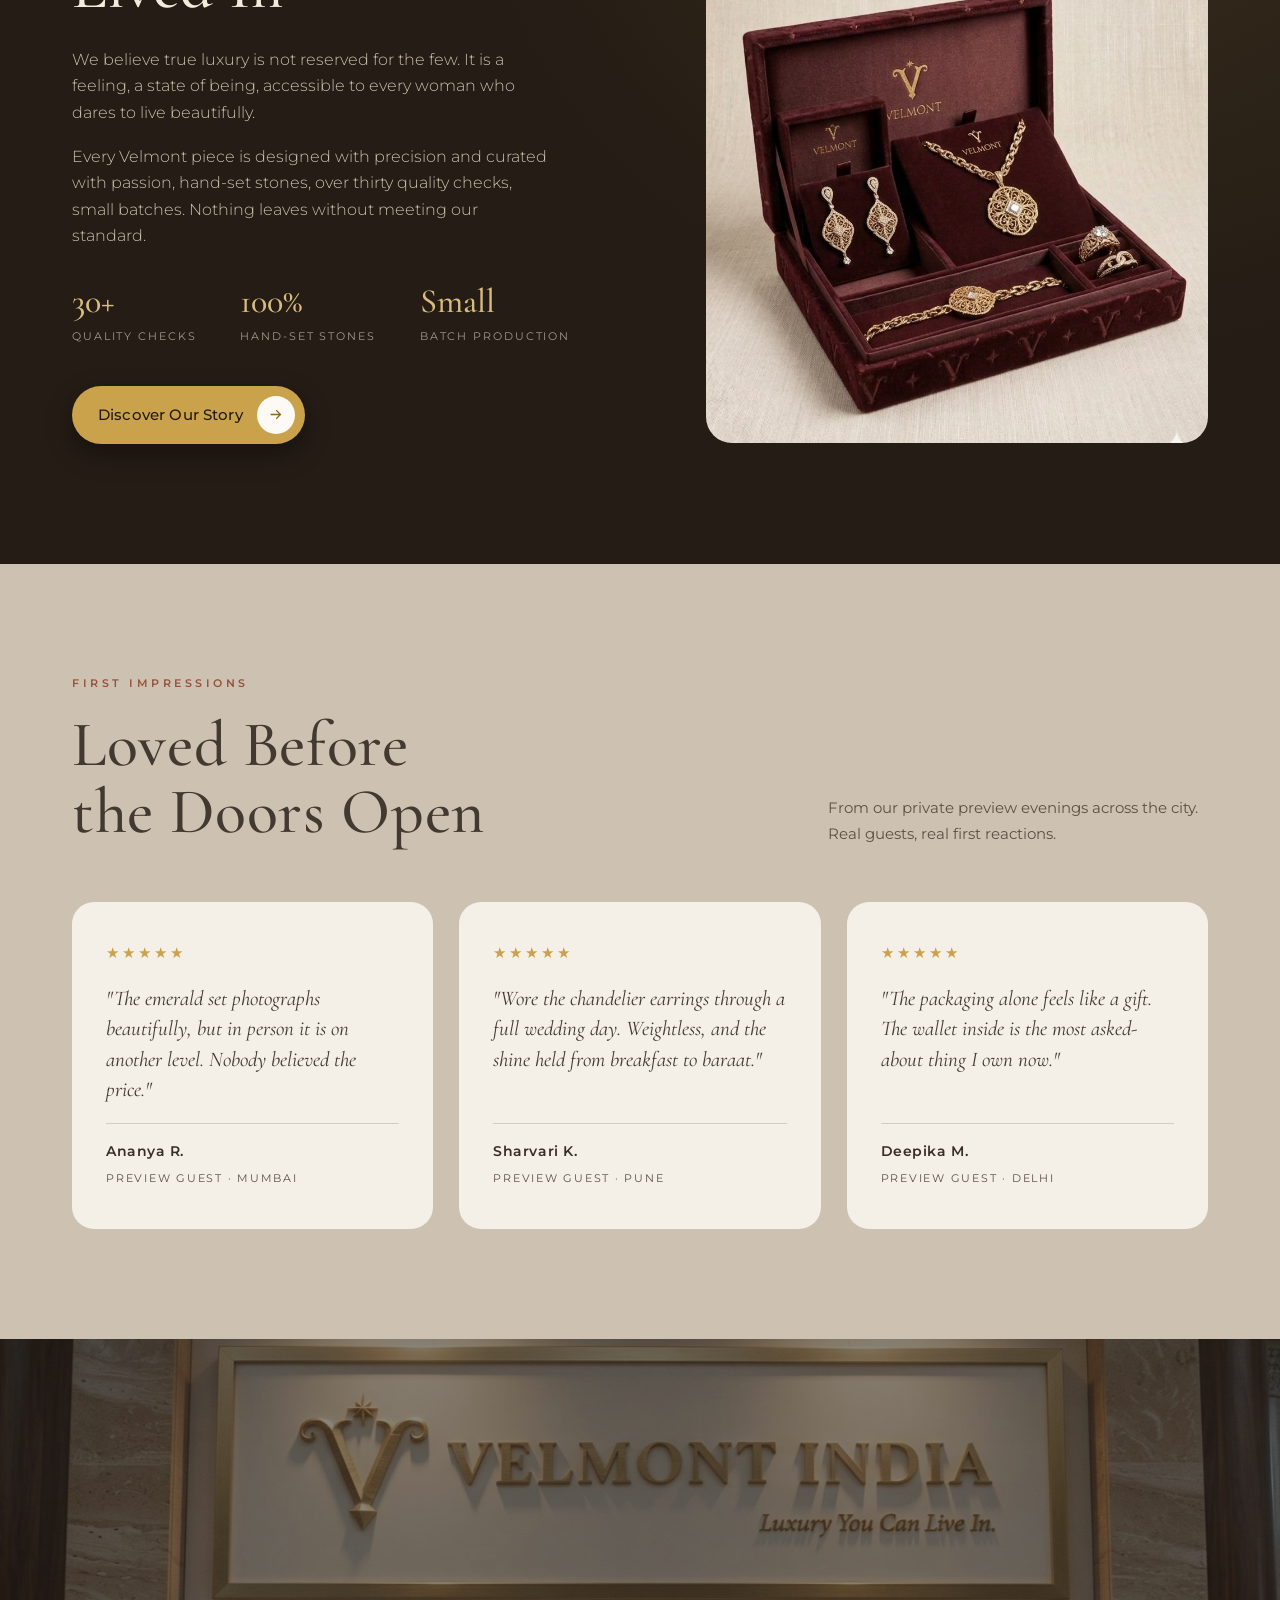
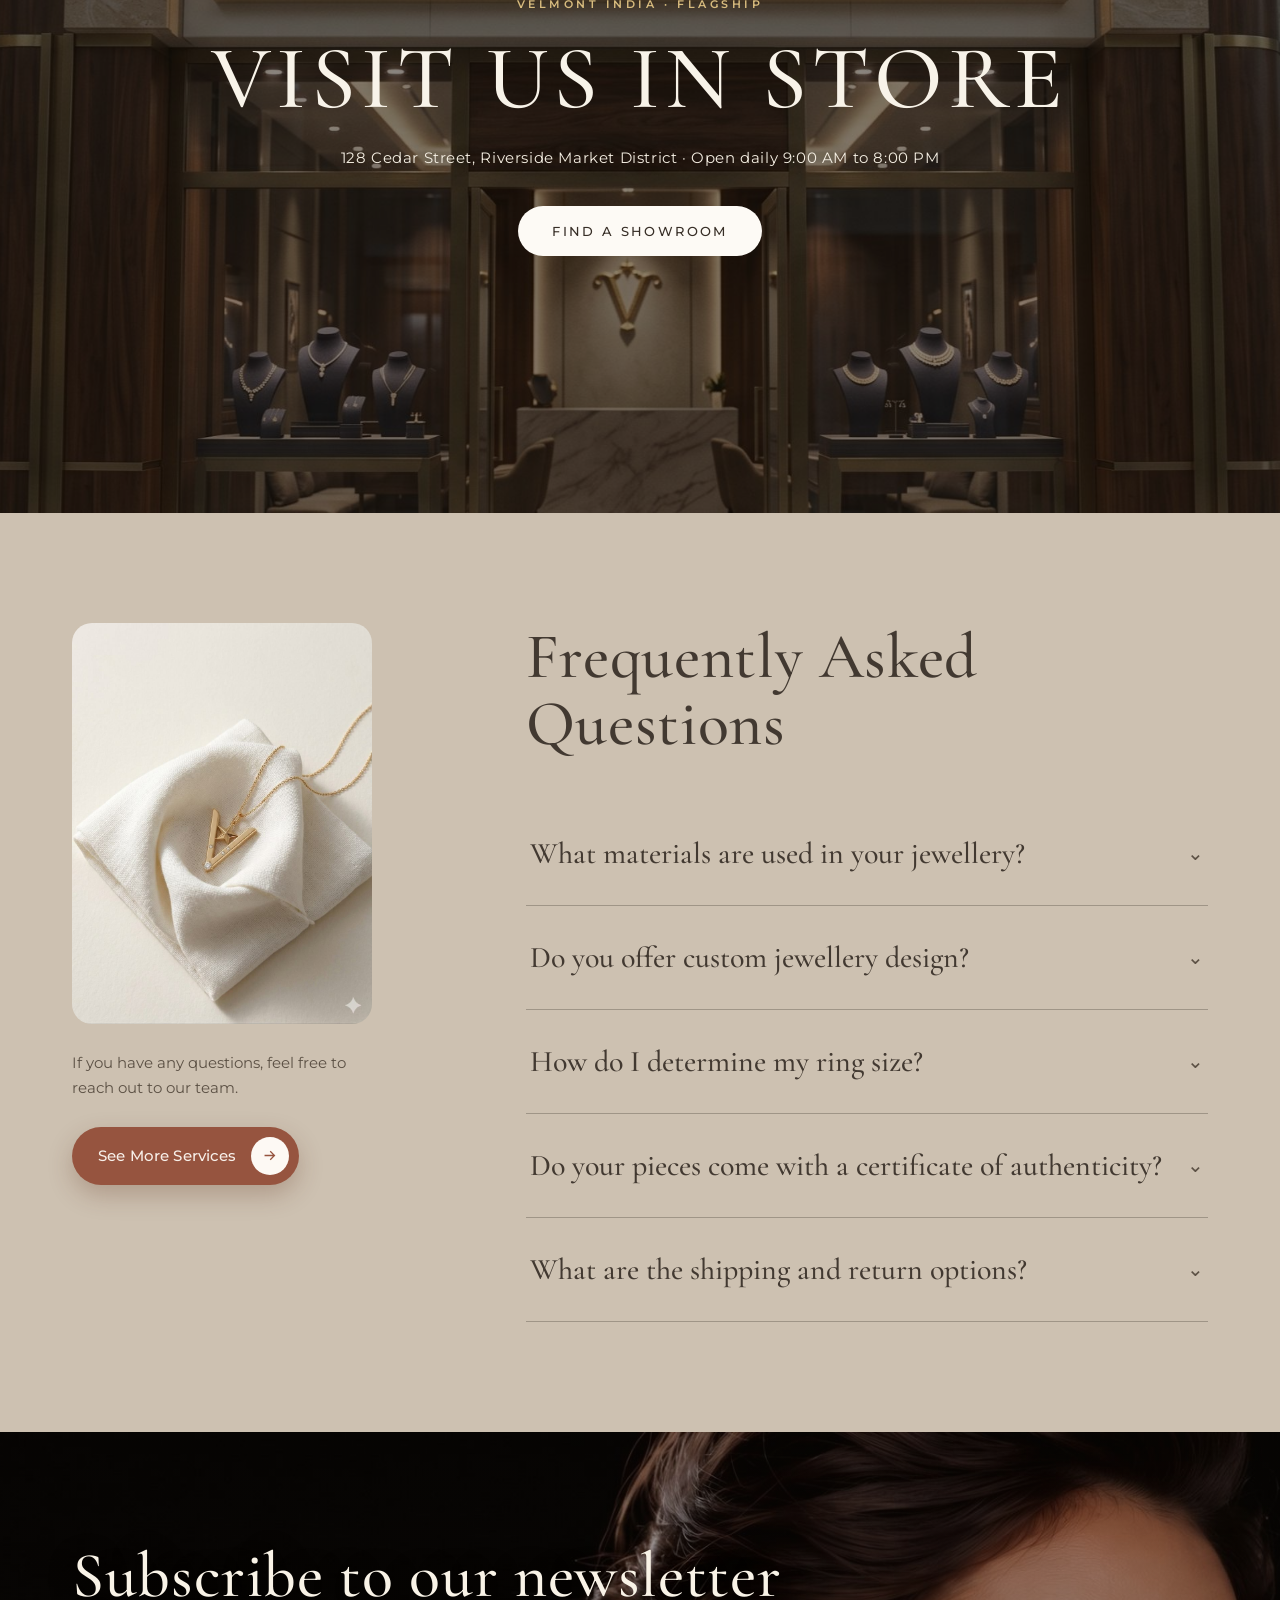
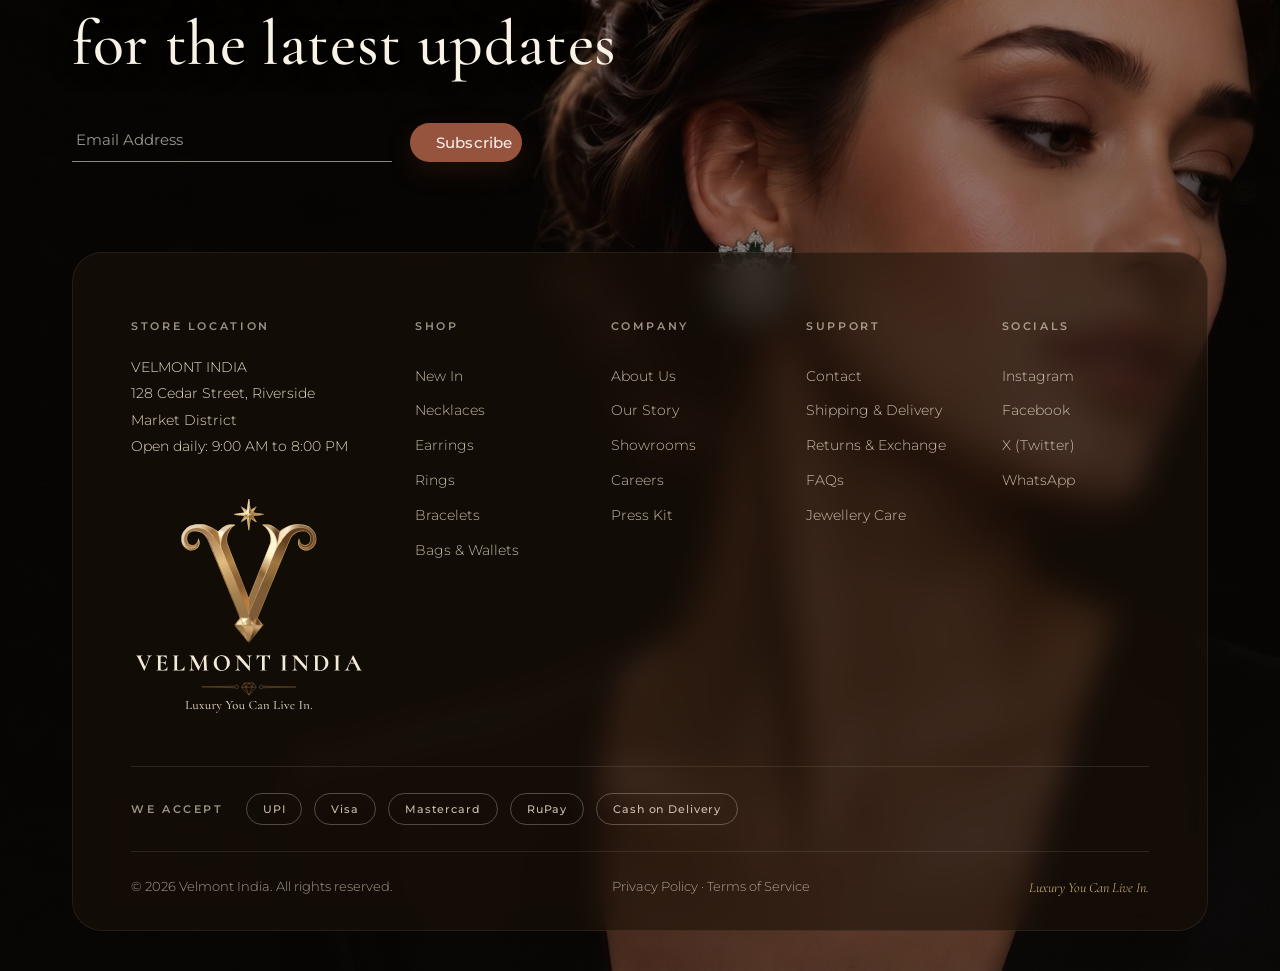
==== commit a664c471: "Remove Celeste Pave Cuff product; Bracelets mega Trending Styles now uses dark hand-chain closeup" ====
--- a/index.html
+++ b/index.html
@@ -202,7 +202,7 @@
           </div>
           <div class="mega-promos">
             <a class="m-promo" href="coming-soon.html"><img src="assets/p-tennis.jpg" alt="Tennis bracelets" loading="lazy"><span>Diamond Essentials</span></a>
-            <a class="m-promo" href="coming-soon.html"><img src="assets/p-cuff.jpg" alt="Trending bracelet styles" loading="lazy"><span>Trending Styles</span></a>
+            <a class="m-promo" href="coming-soon.html"><img src="assets/p-handchain-dark.jpg" alt="Trending bracelet styles" loading="lazy"><span>Trending Styles</span></a>
           </div>
         </div></div>
       </div>
@@ -679,19 +679,6 @@
           <h3 class="p-name">Solitaire Baguette Ring</h3>
           <div class="p-stars"><span class="stars" style="--r:88%">★★★★★</span><em>(14)</em></div>
           <p class="p-price">₹2,199 <s>₹2,899</s> <b>24% off</b></p>
-        </article>
-
-        <article class="product">
-          <div class="p-img">
-            <img src="assets/p-cuff.jpg" alt="Celeste diamond pavé cuff" loading="lazy">
-            <span class="badge badge-gold">Launch Edit</span>
-            <button class="heart" aria-label="Add to wishlist"><svg viewBox="0 0 24 24"><path d="M12 20.5s-7.5-4.7-9.3-9.2C1.2 7.6 3.6 4.5 6.9 4.5c2 0 3.6 1.1 4.4 2.7.8-1.6 2.4-2.7 4.4-2.7 3.3 0 5.7 3.1 4.2 6.8-1.8 4.5-8 9.2-8 9.2z"/></svg></button>
-            <button class="add-bag" data-name="Celeste Pavé Cuff">Add to Bag</button>
-          </div>
-          <p class="p-cat">Bracelets</p>
-          <h3 class="p-name">Celeste Diamond Pavé Cuff</h3>
-          <div class="p-stars"><span class="stars" style="--r:95%">★★★★★</span><em>(26)</em></div>
-          <p class="p-price">₹4,299 <s>₹5,699</s> <b>25% off</b></p>
         </article>
 
       </div>
--- a/css/styles.css
+++ b/css/styles.css
@@ -344,7 +344,10 @@
 .countdown-bar { position: relative; overflow: hidden; }
 .countdown-bar > * { position: relative; z-index: 1; }
 .countdown-bar::before {
-  content: ''; position: absolute; inset: 0; z-index: 0;
+  /* 145% wide so the transparent tail of the wave overshoots the bar:
+     at rest (translateX(0)) the ivory 72% alone spans the full width,
+     no dark residue on the right edge */
+  content: ''; position: absolute; top: 0; bottom: 0; left: 0; width: 145%; z-index: 0;
   background: linear-gradient(100deg, var(--ivory) 72%, rgba(244, 239, 231, 0) 100%);
   transform: translateX(-108%);
 }
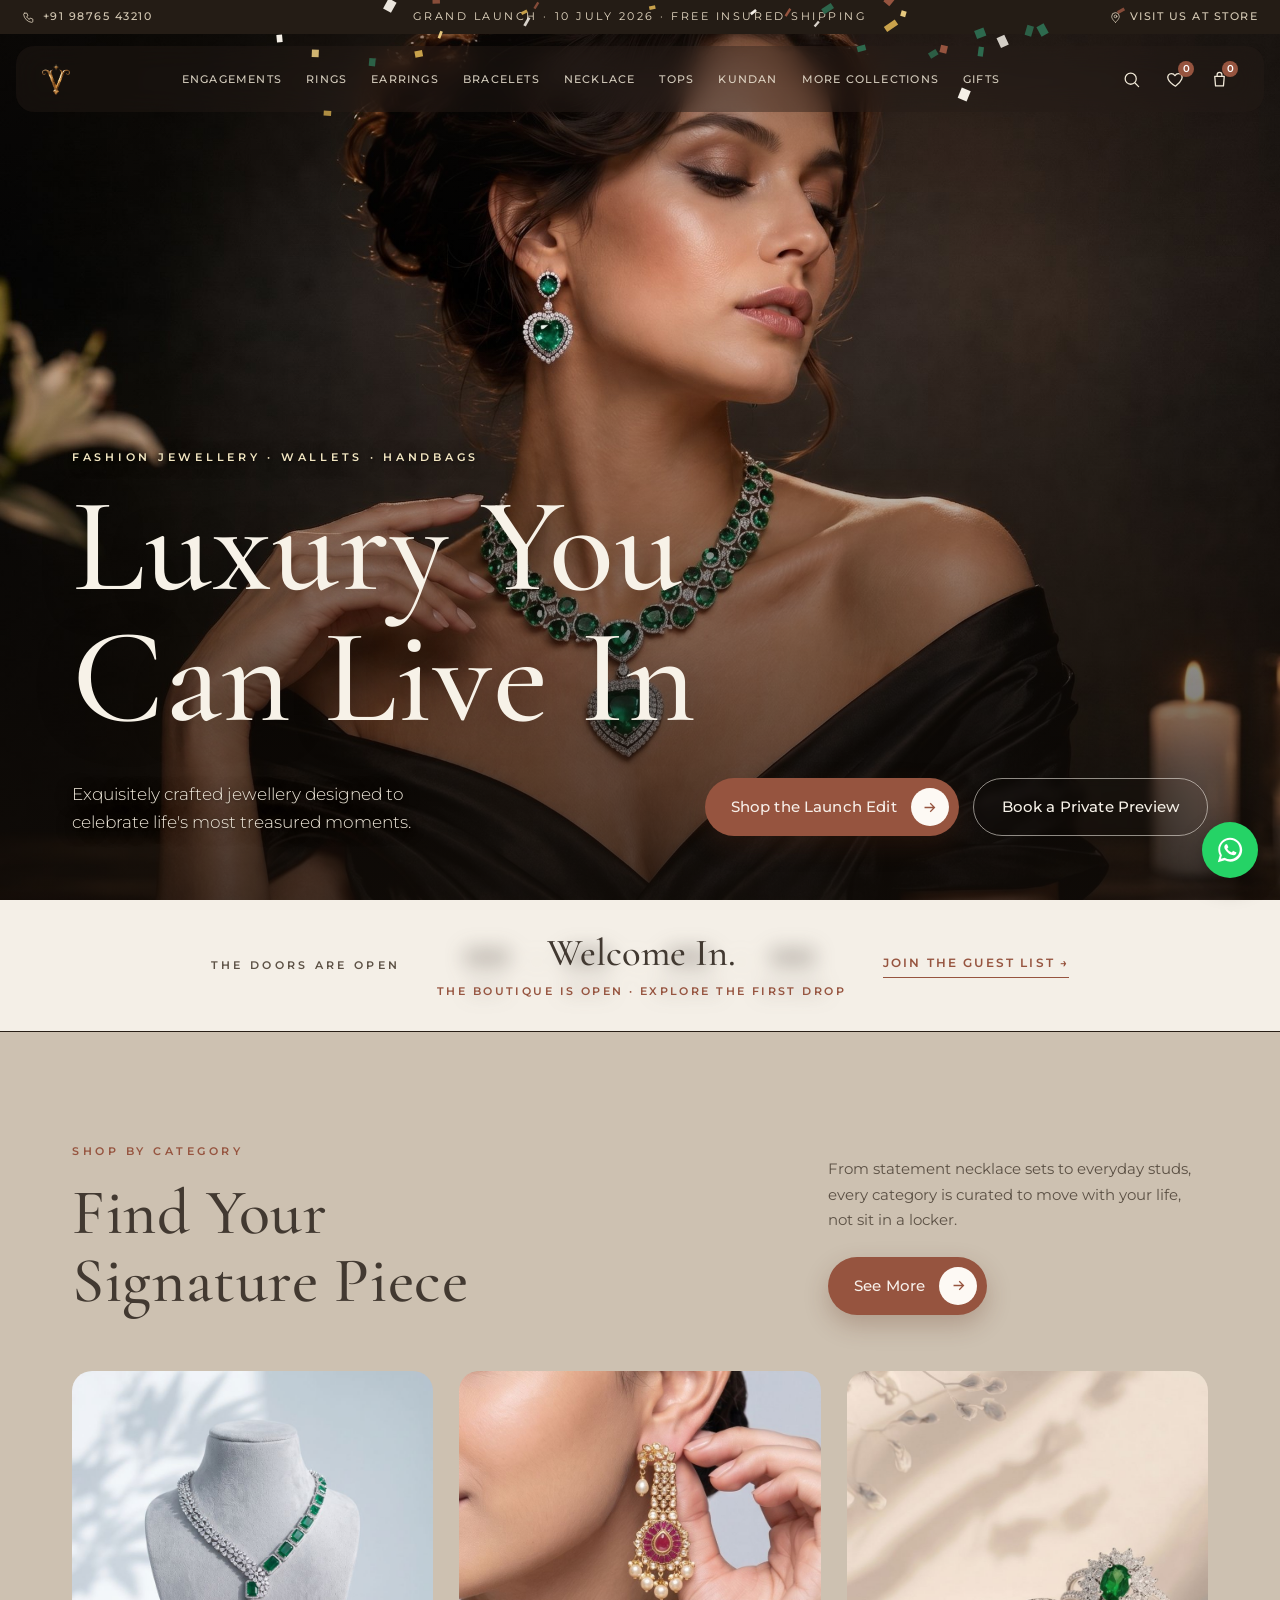
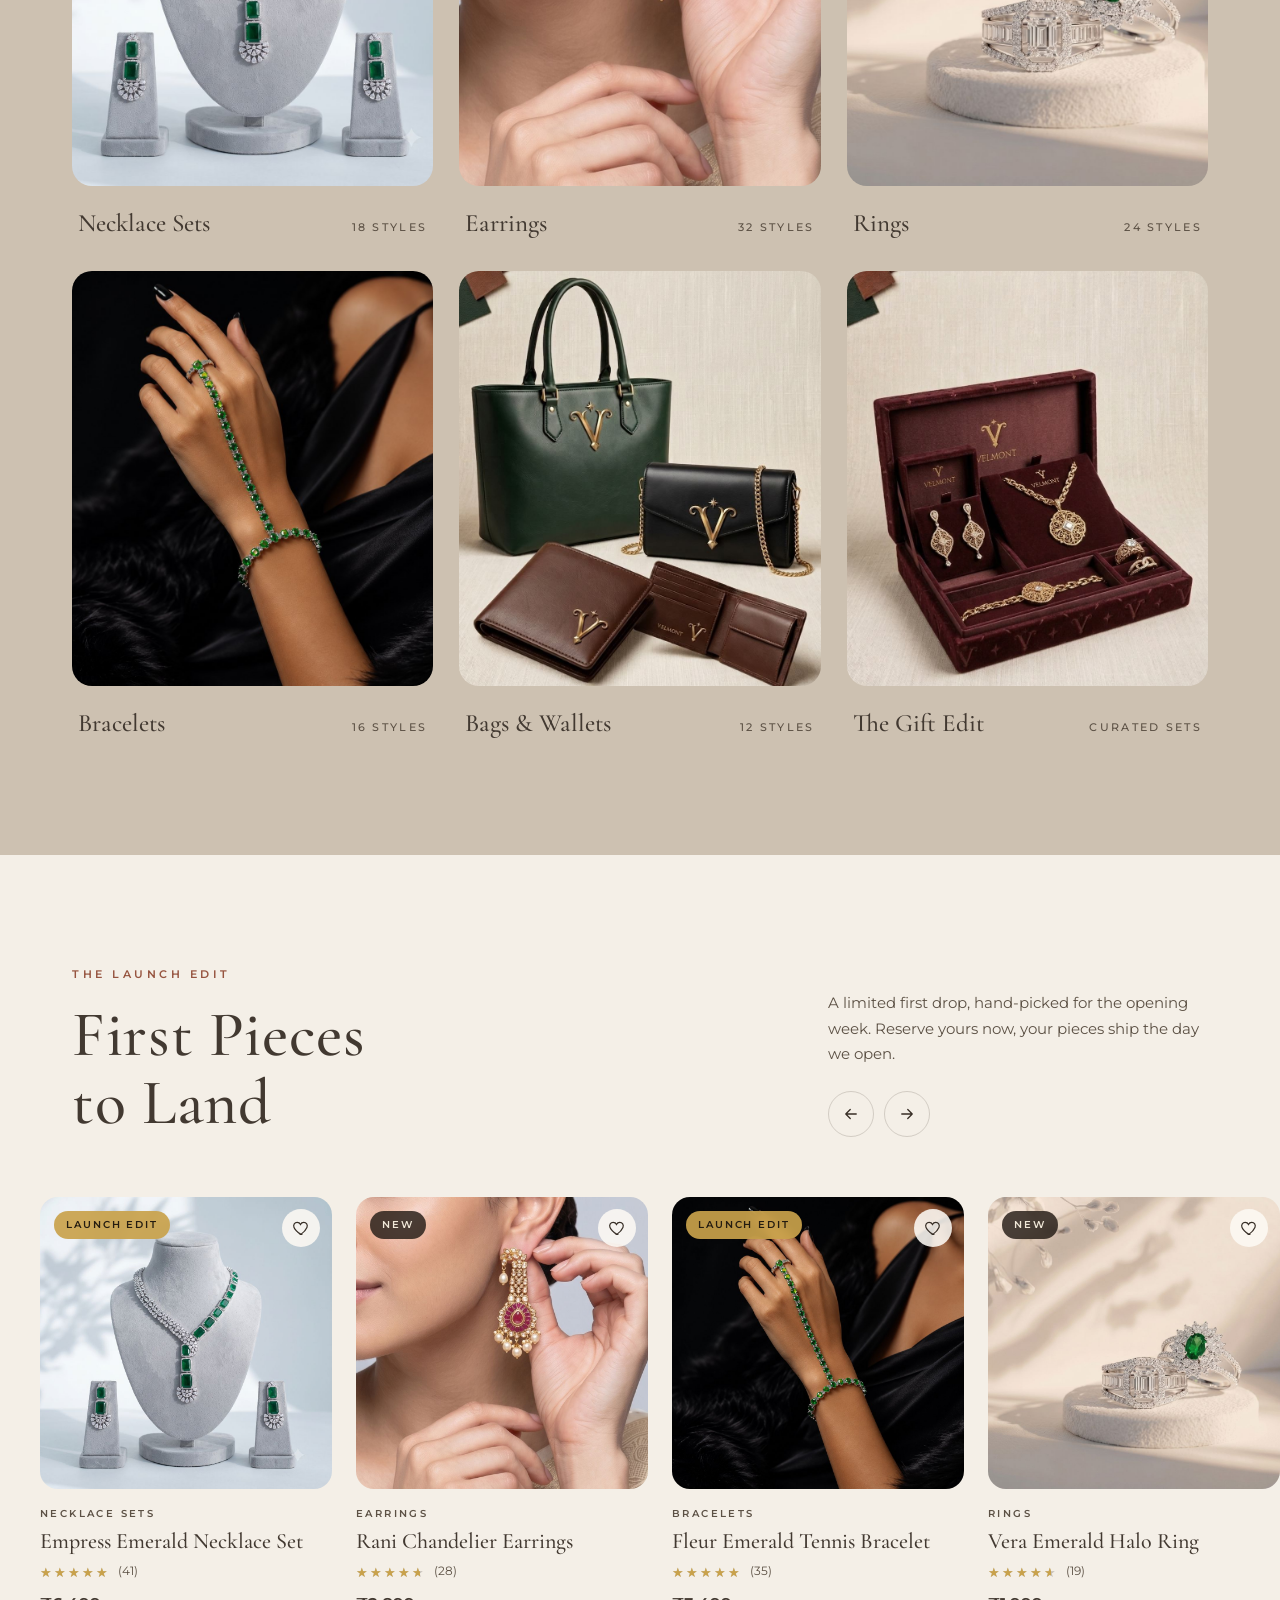
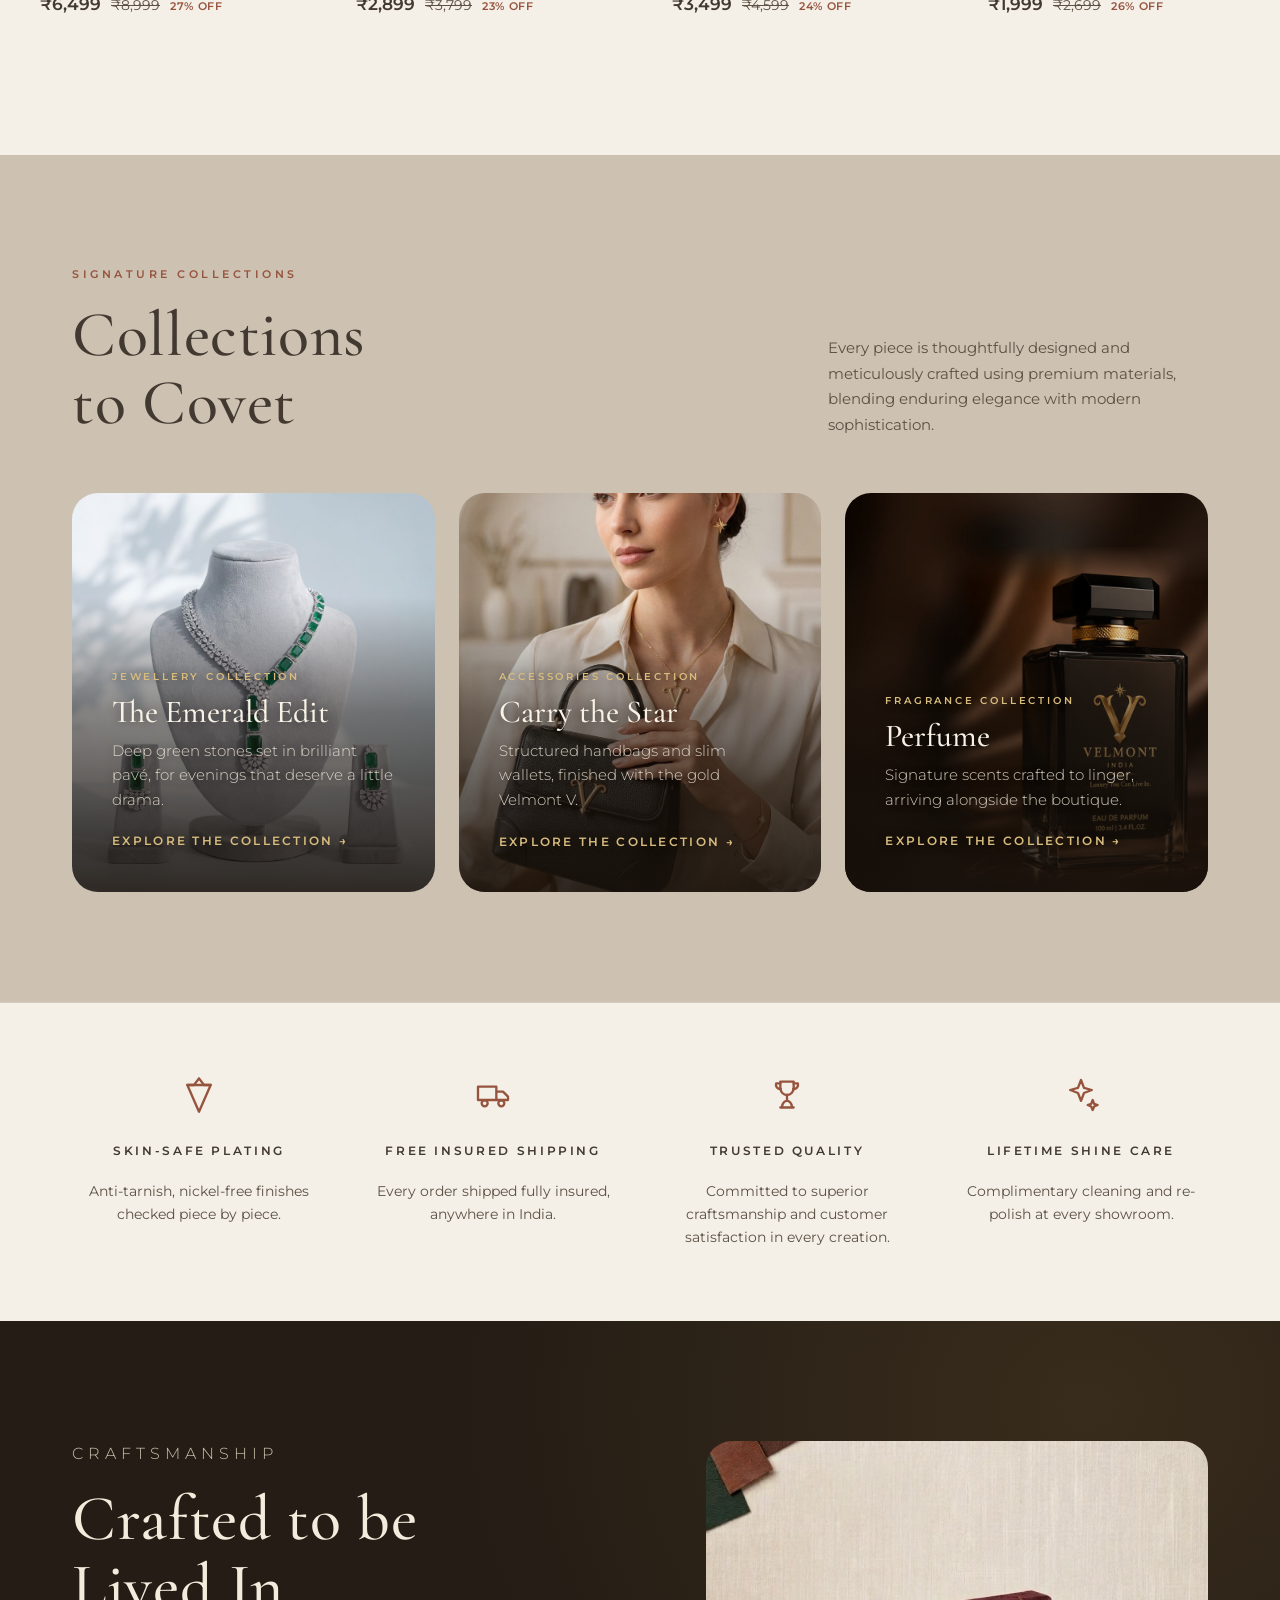
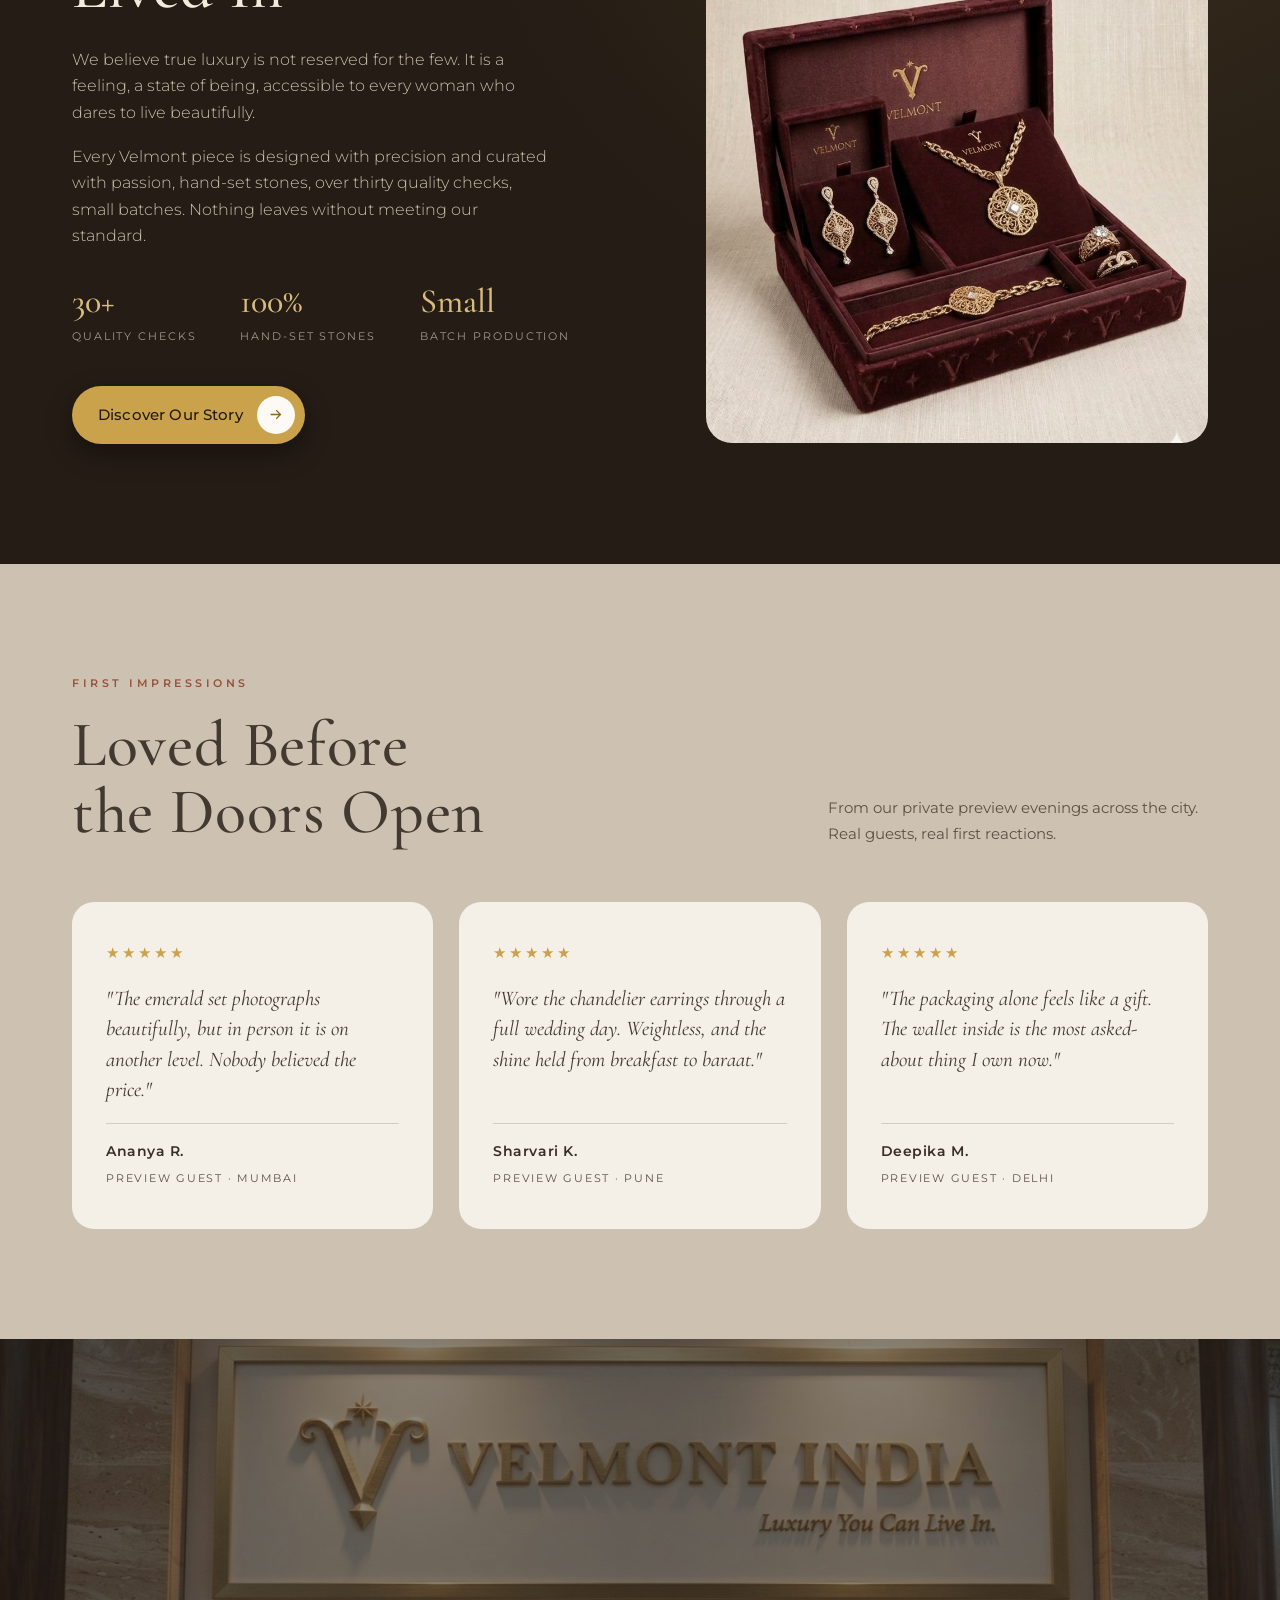
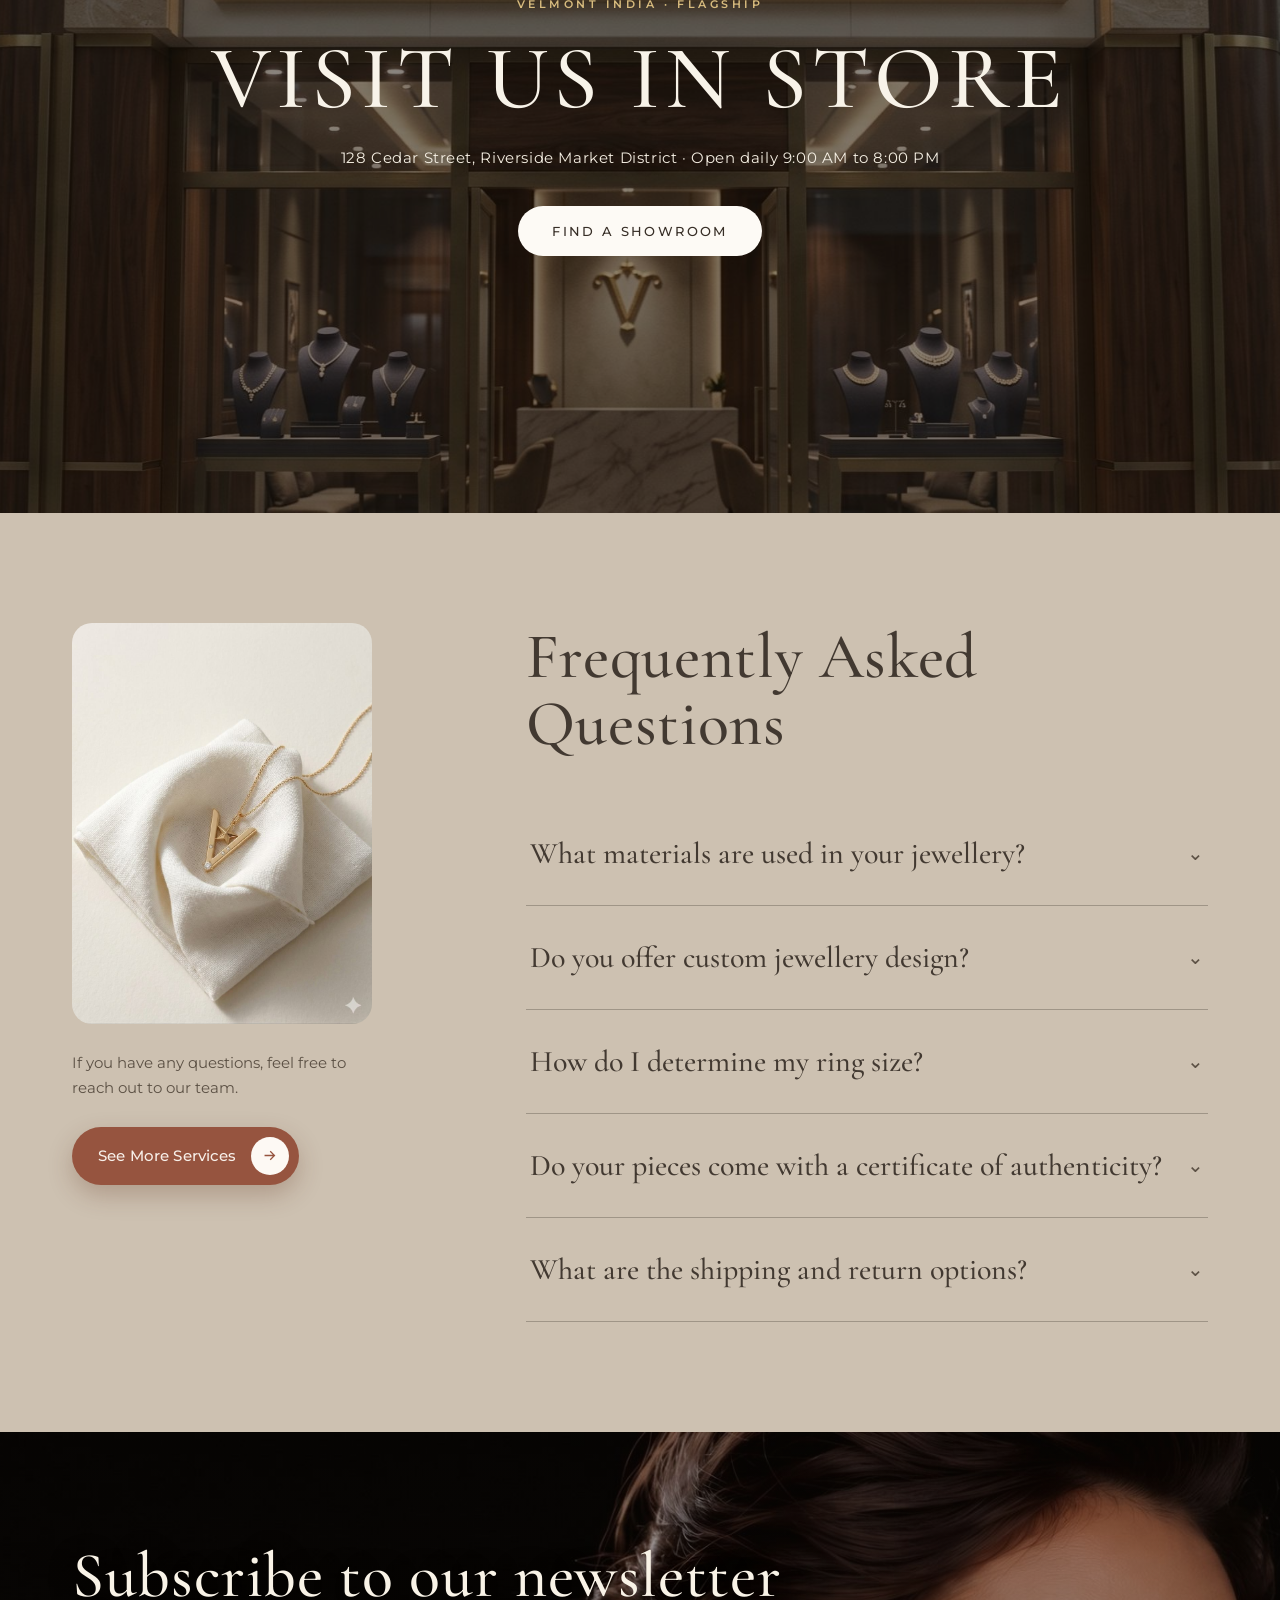
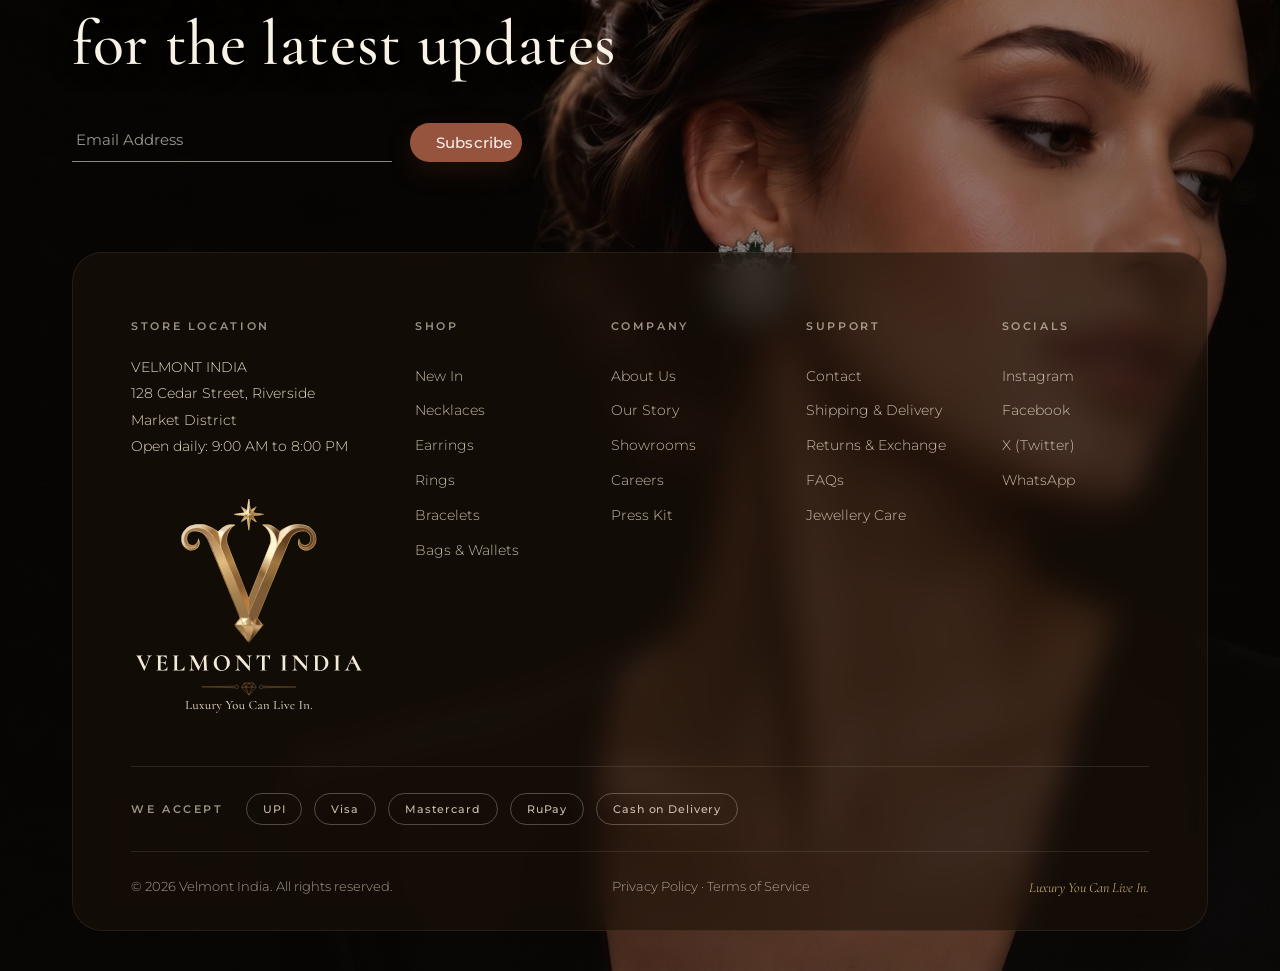
==== commit e3228dcb: "Bracelets category tile: new hand-chain image; retire white cuff photo" ====
--- a/index.html
+++ b/index.html
@@ -554,7 +554,7 @@
           <div class="cat-meta"><span class="cat-name">Rings</span><span class="cat-count">24 styles</span></div>
         </a>
         <a class="cat-card reveal" href="#launch-edit">
-          <div class="cat-img"><img src="assets/p-cuff.jpg" alt="Wide diamond lattice cuff on cream fabric" loading="lazy"></div>
+          <div class="cat-img"><img src="assets/p-tennis.jpg" alt="Emerald hand-chain bracelet worn with black satin" loading="lazy"></div>
           <div class="cat-meta"><span class="cat-name">Bracelets</span><span class="cat-count">16 styles</span></div>
         </a>
         <a class="cat-card reveal" href="#collections">
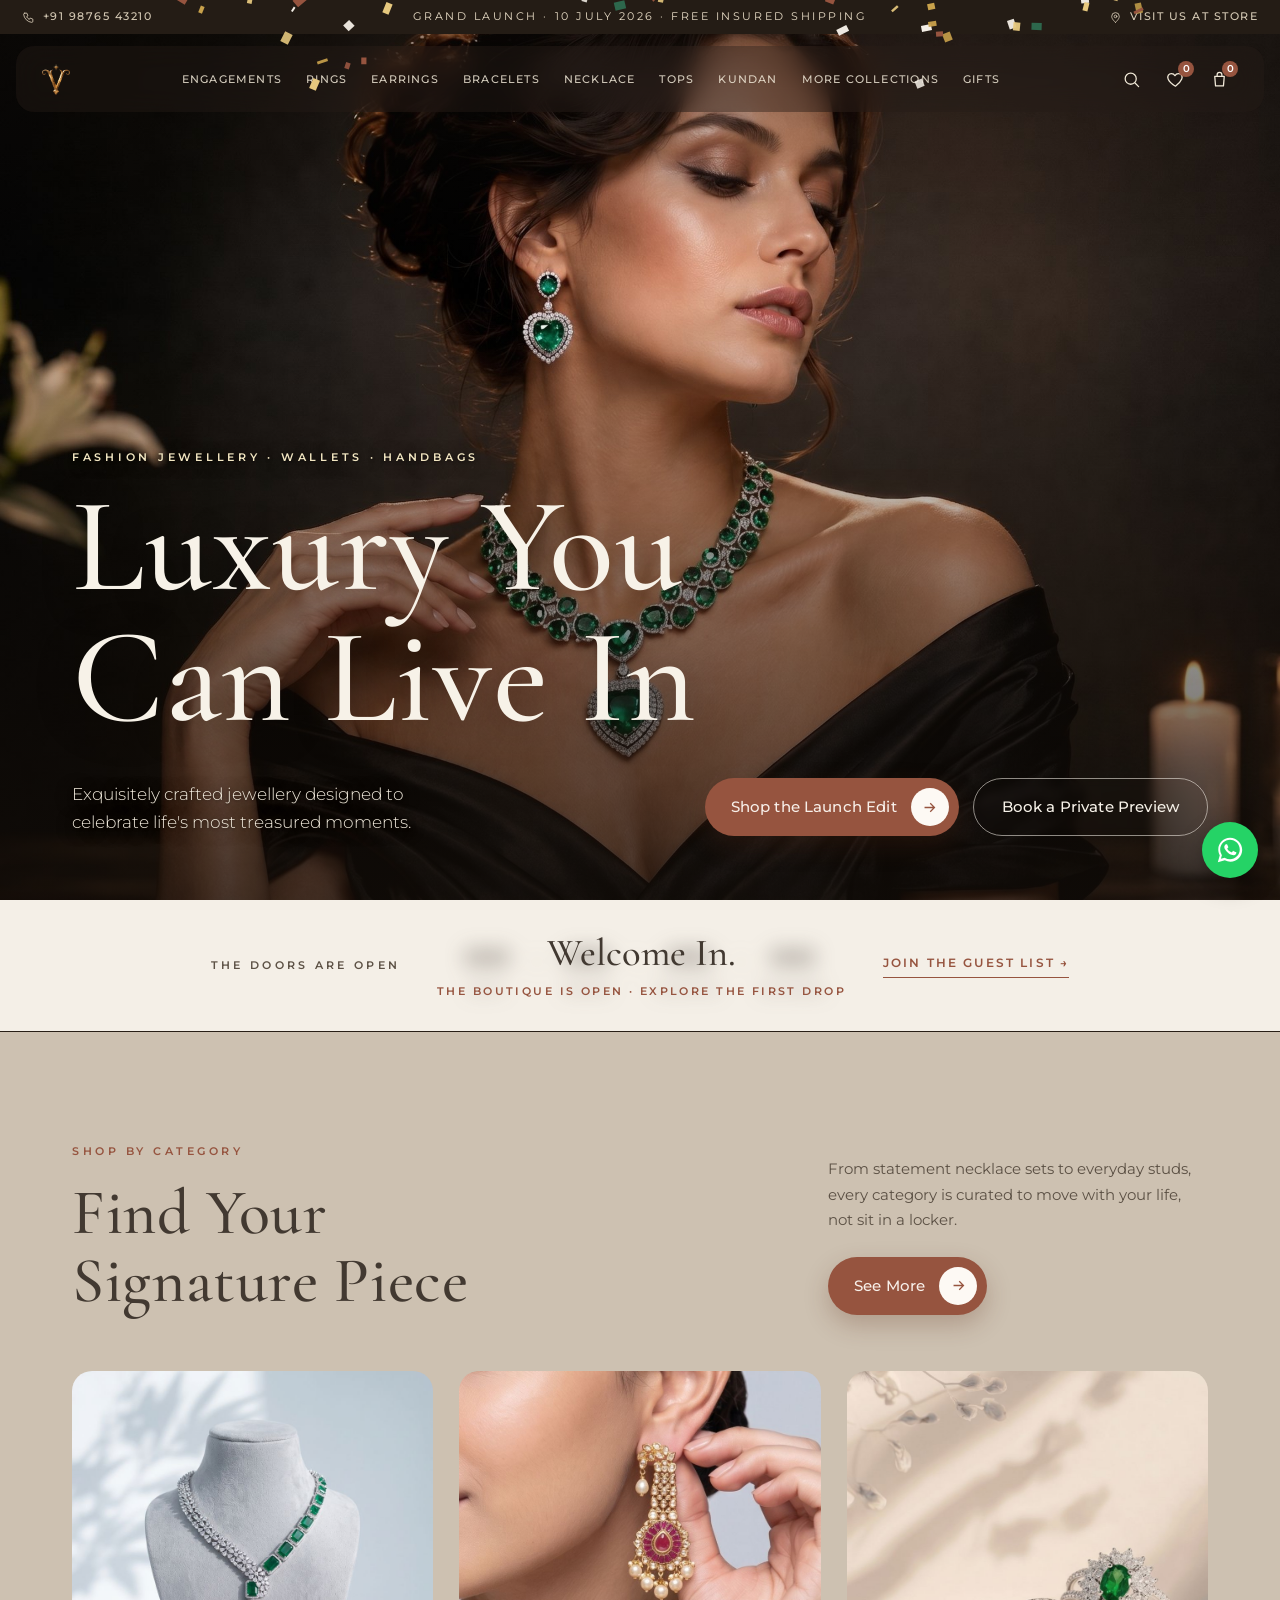
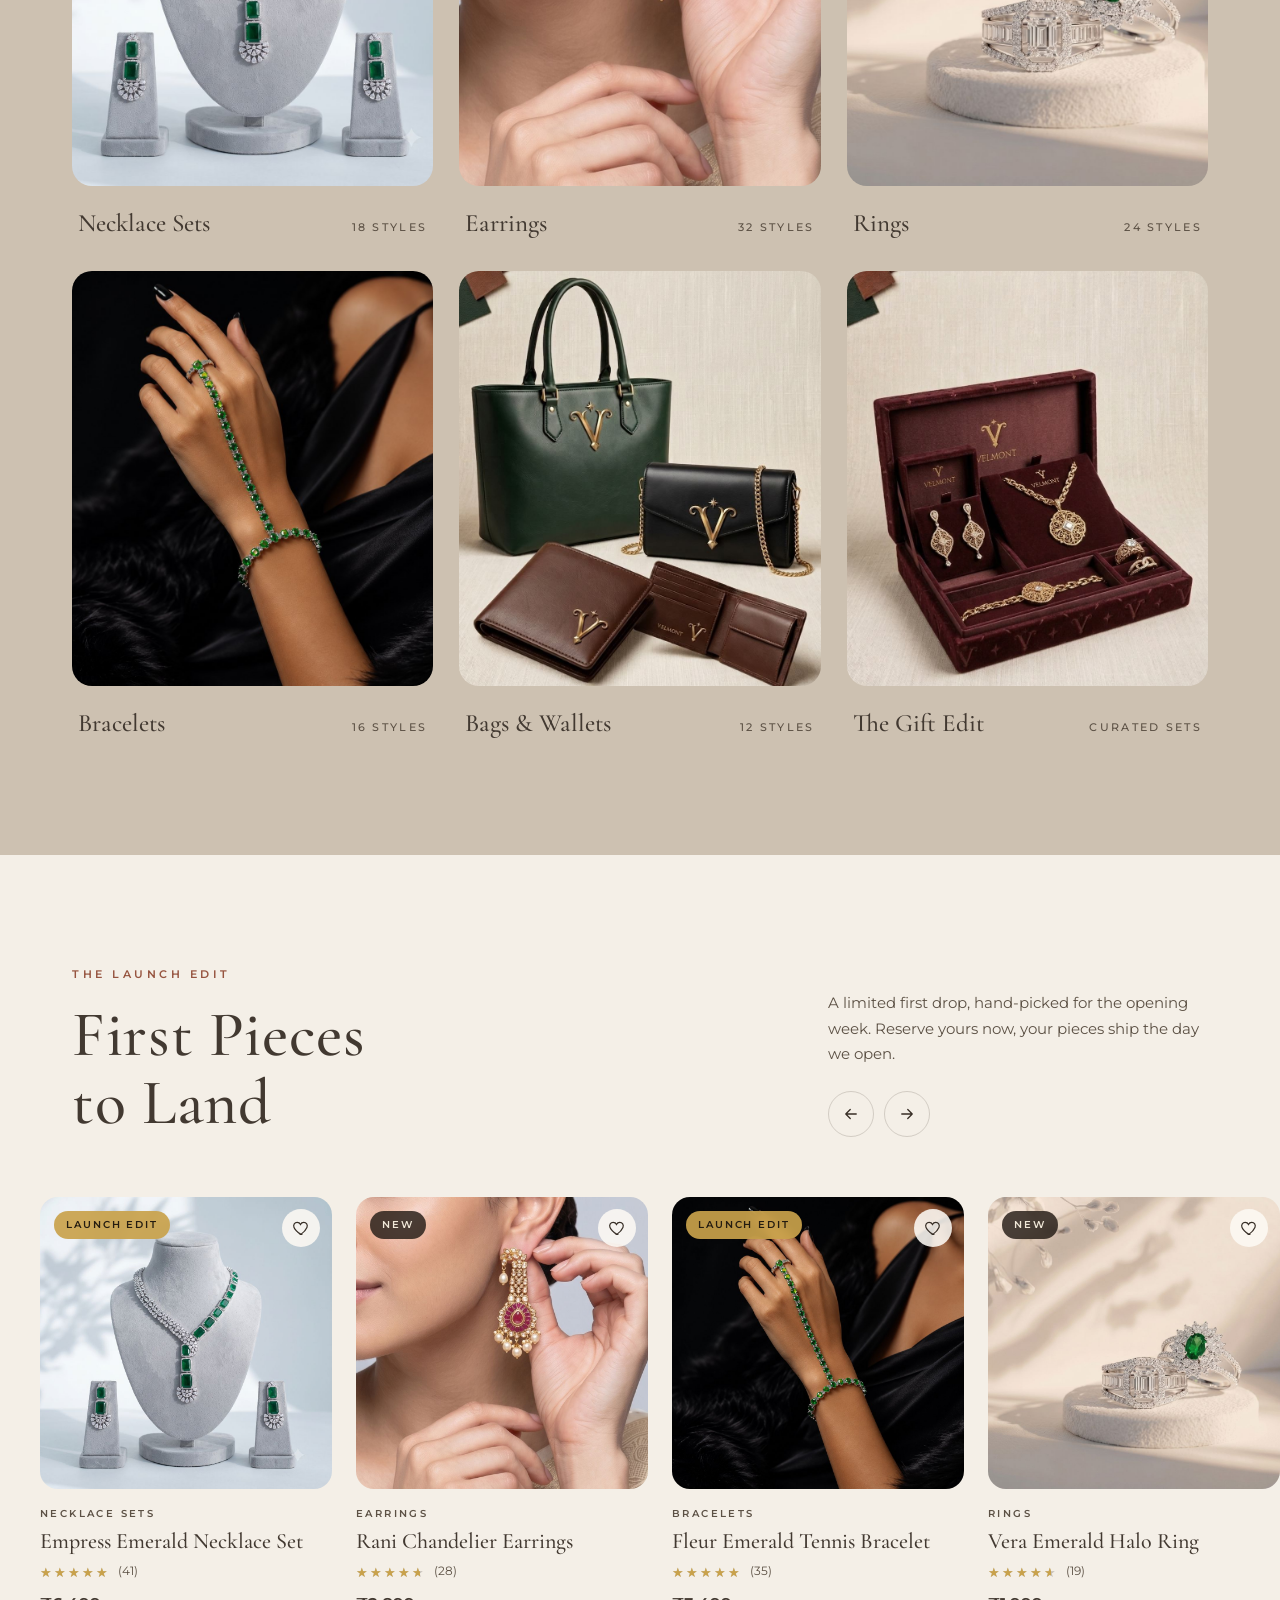
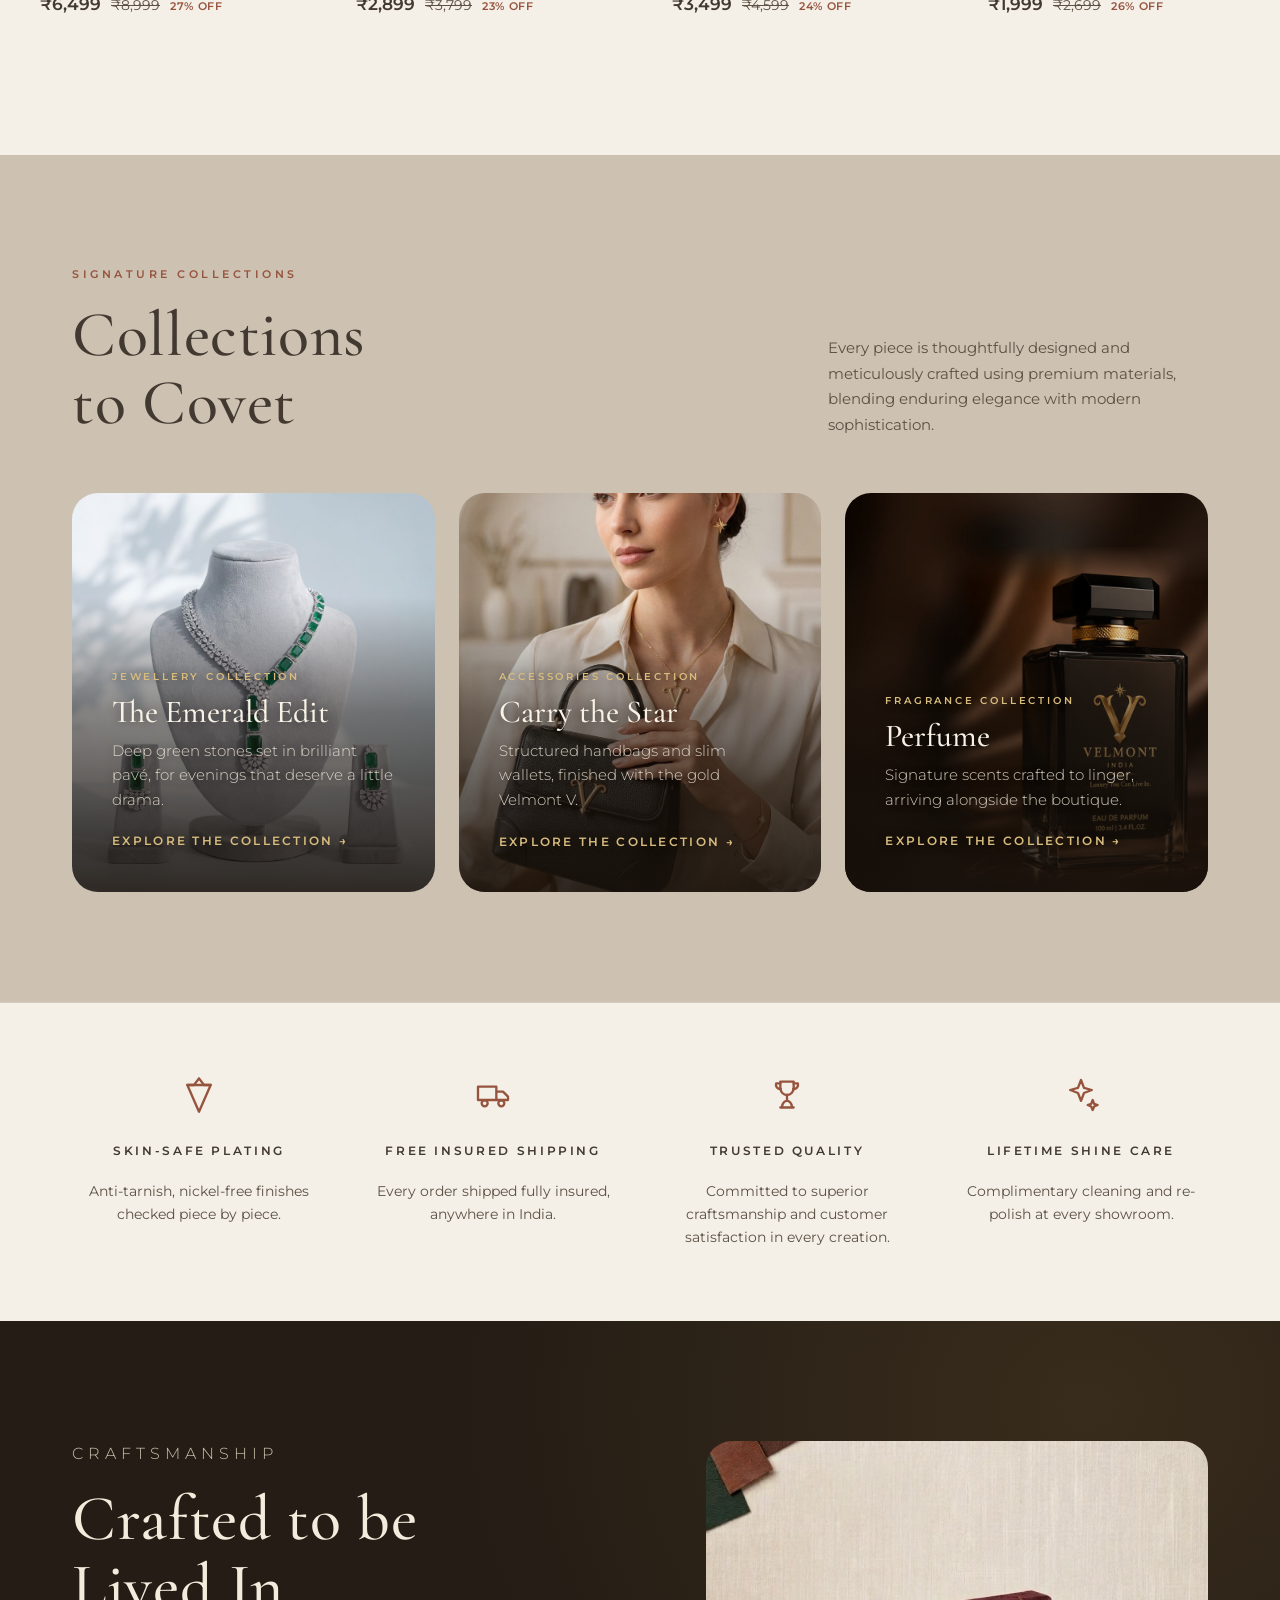
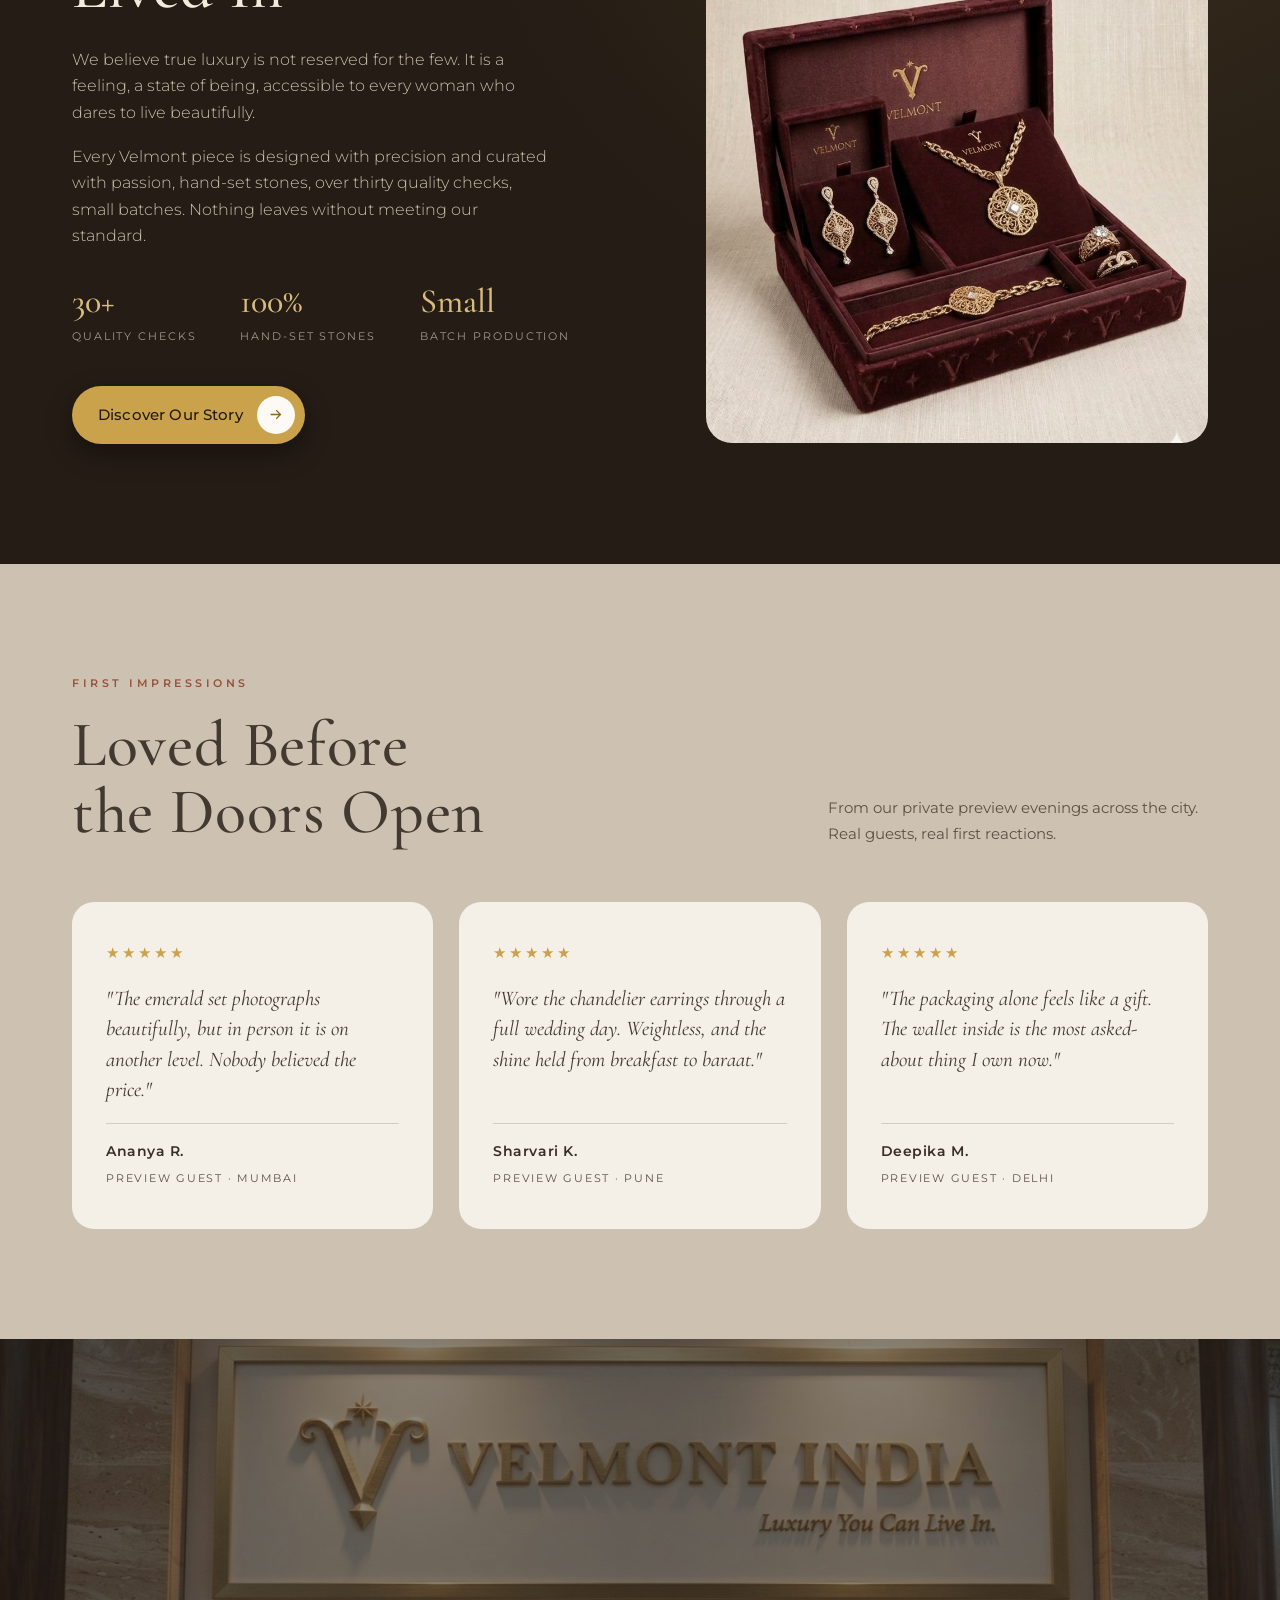
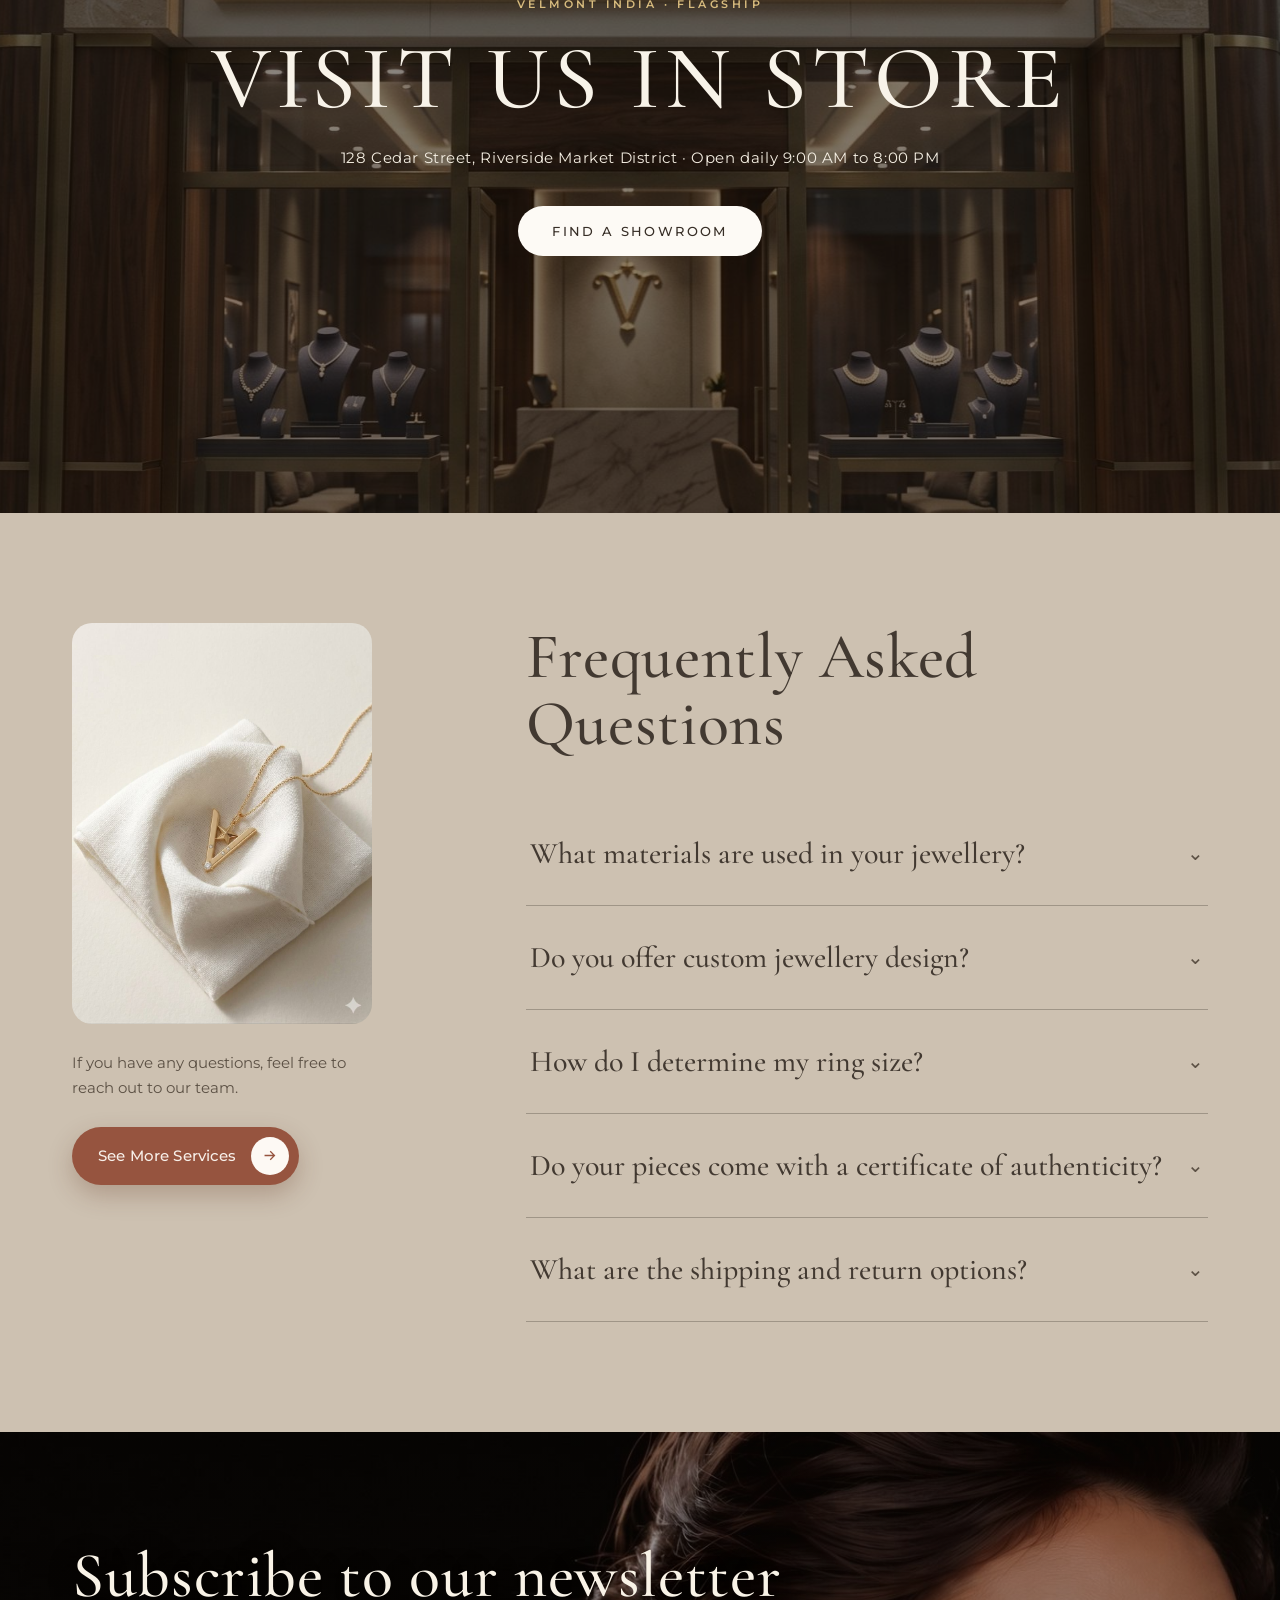
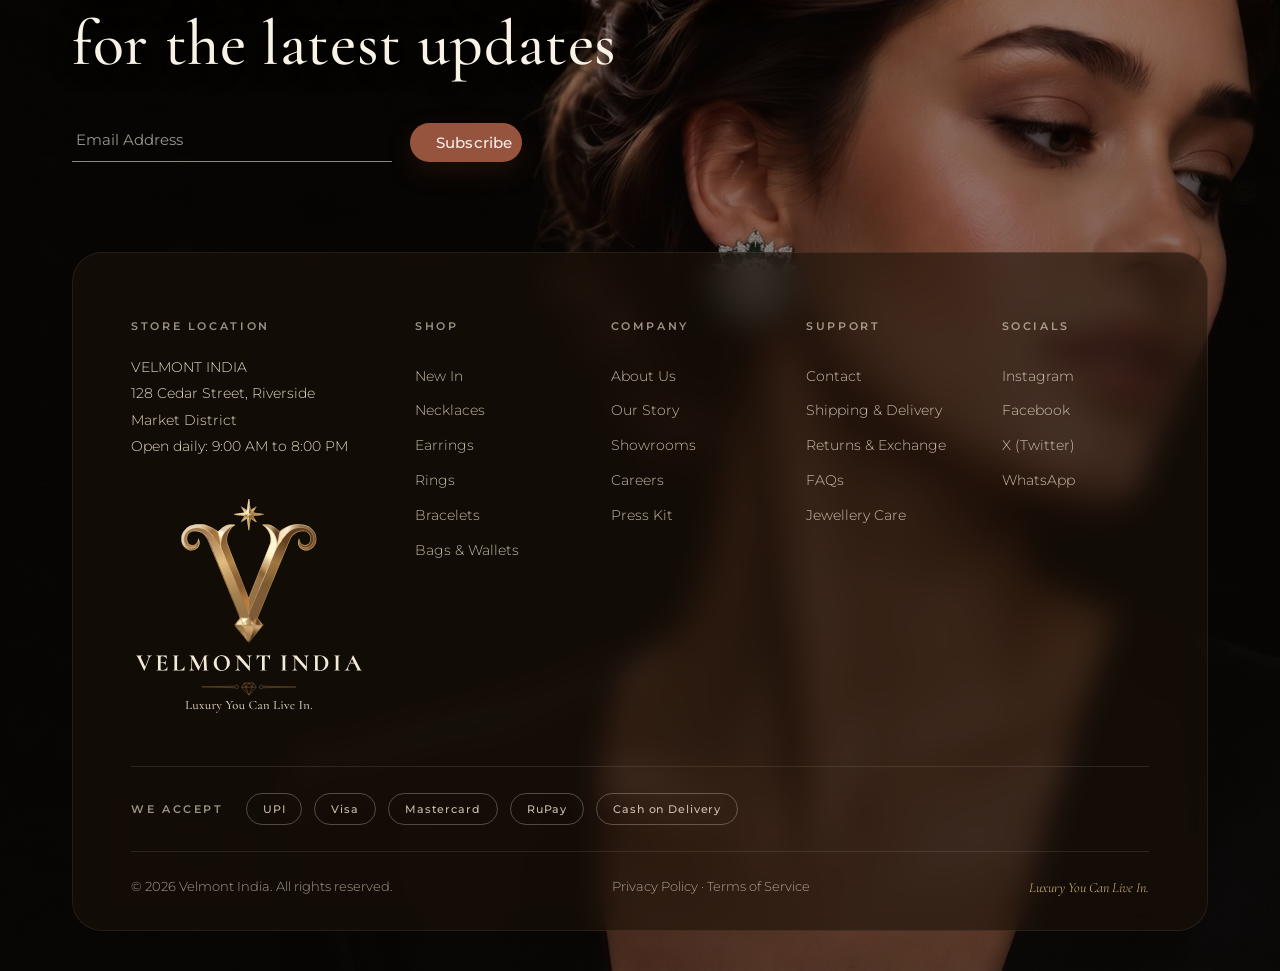
==== commit 19c3f50a: "Remove Lattice Statement Cuff from carousel; Tops mega Shop Diamonds promo uses chandelier image; re" ====
--- a/index.html
+++ b/index.html
@@ -285,7 +285,7 @@
           </div>
           <div class="mega-promos">
             <a class="m-promo" href="coming-soon.html"><img src="assets/p-studs.jpg" alt="Design your own tops" loading="lazy"><span>Design Your Own</span></a>
-            <a class="m-promo" href="coming-soon.html"><img src="assets/p-lattice-cuff.jpg" alt="Shop diamond tops" loading="lazy"><span>Shop Diamonds</span></a>
+            <a class="m-promo" href="coming-soon.html"><img src="assets/p-chandelier.jpg" alt="Shop diamond tops" loading="lazy"><span>Shop Diamonds</span></a>
           </div>
         </div></div>
       </div>
@@ -655,18 +655,6 @@
           <p class="p-price">₹2,499 <s>₹3,299</s> <b>24% off</b></p>
         </article>
 
-        <article class="product">
-          <div class="p-img">
-            <img src="assets/p-lattice-cuff.jpg" alt="Lattice diamond statement cuff" loading="lazy">
-            <span class="badge">New</span>
-            <button class="heart" aria-label="Add to wishlist"><svg viewBox="0 0 24 24"><path d="M12 20.5s-7.5-4.7-9.3-9.2C1.2 7.6 3.6 4.5 6.9 4.5c2 0 3.6 1.1 4.4 2.7.8-1.6 2.4-2.7 4.4-2.7 3.3 0 5.7 3.1 4.2 6.8-1.8 4.5-8 9.2-8 9.2z"/></svg></button>
-            <button class="add-bag" data-name="Lattice Statement Cuff">Add to Bag</button>
-          </div>
-          <p class="p-cat">Bracelets</p>
-          <h3 class="p-name">Lattice Diamond Statement Cuff</h3>
-          <div class="p-stars"><span class="stars" style="--r:97%">★★★★★</span><em>(31)</em></div>
-          <p class="p-price">₹3,999 <s>₹5,299</s> <b>25% off</b></p>
-        </article>
 
         <article class="product">
           <div class="p-img">
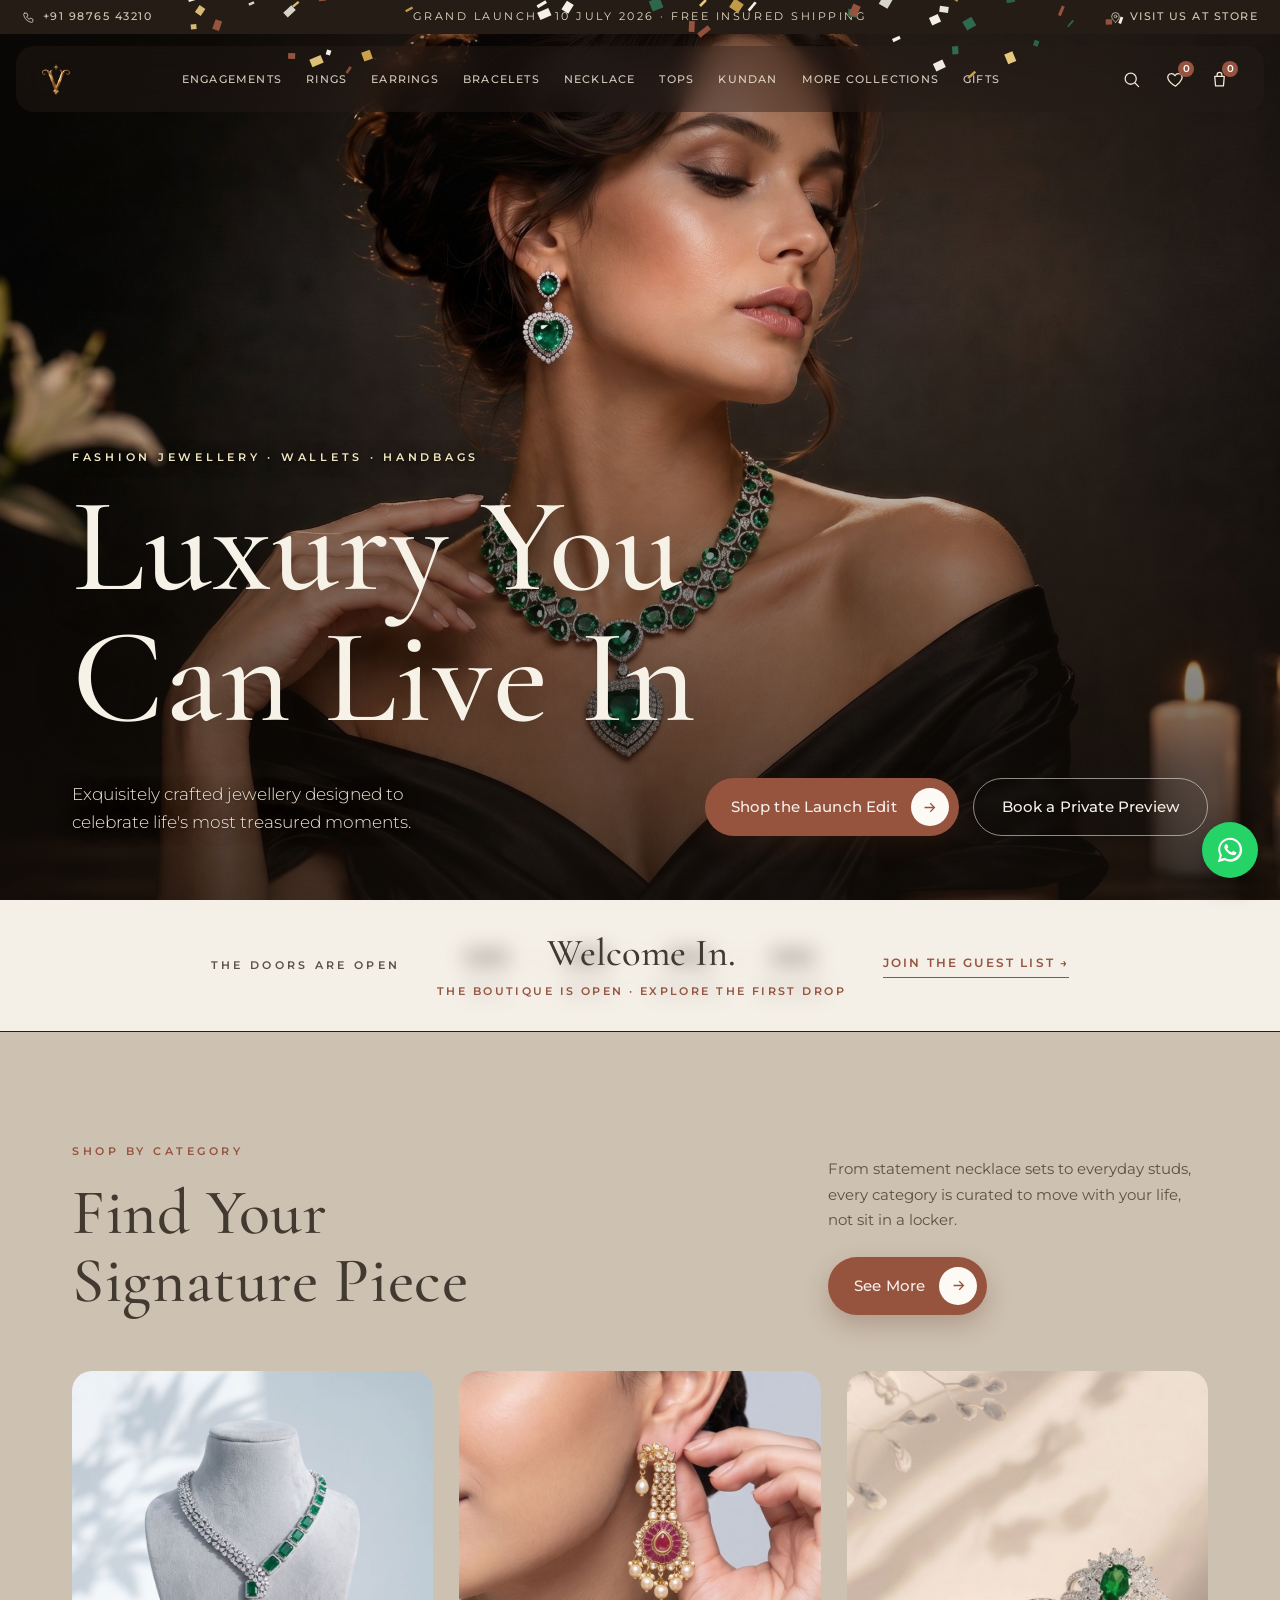
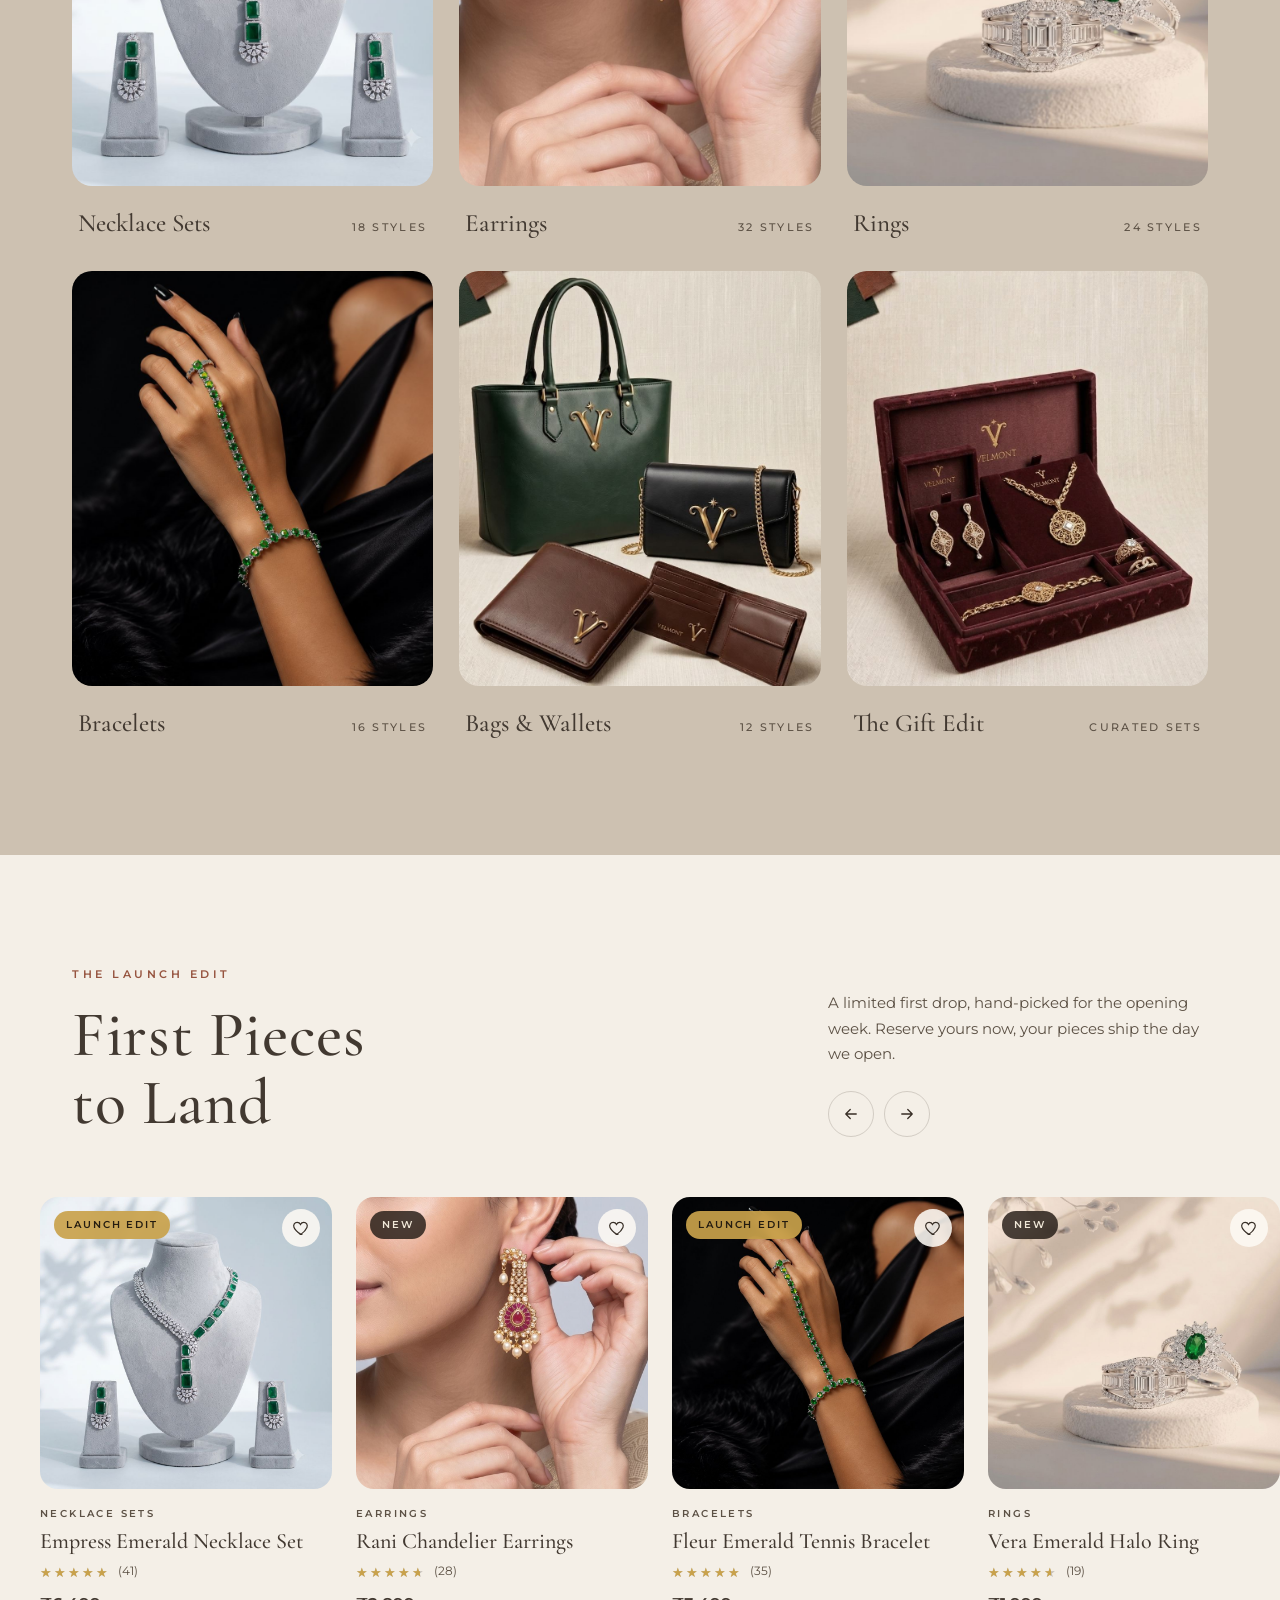
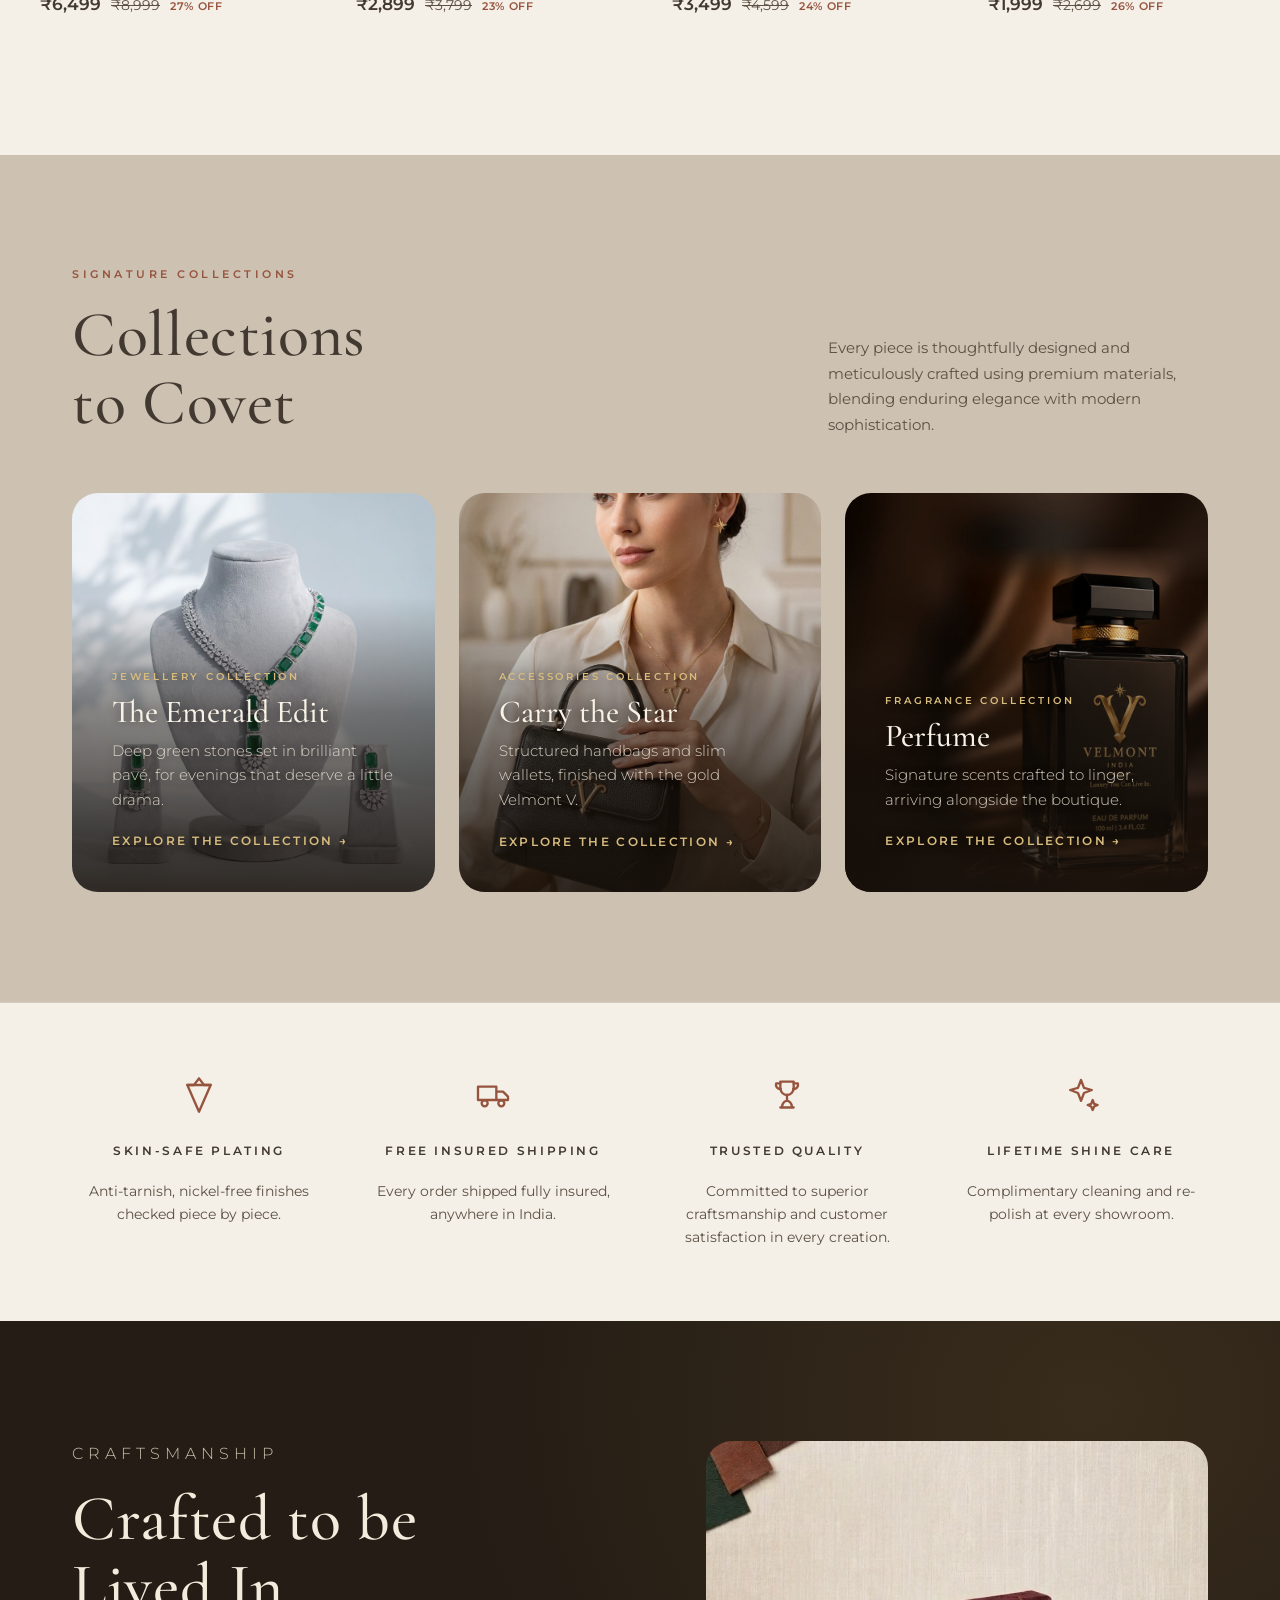
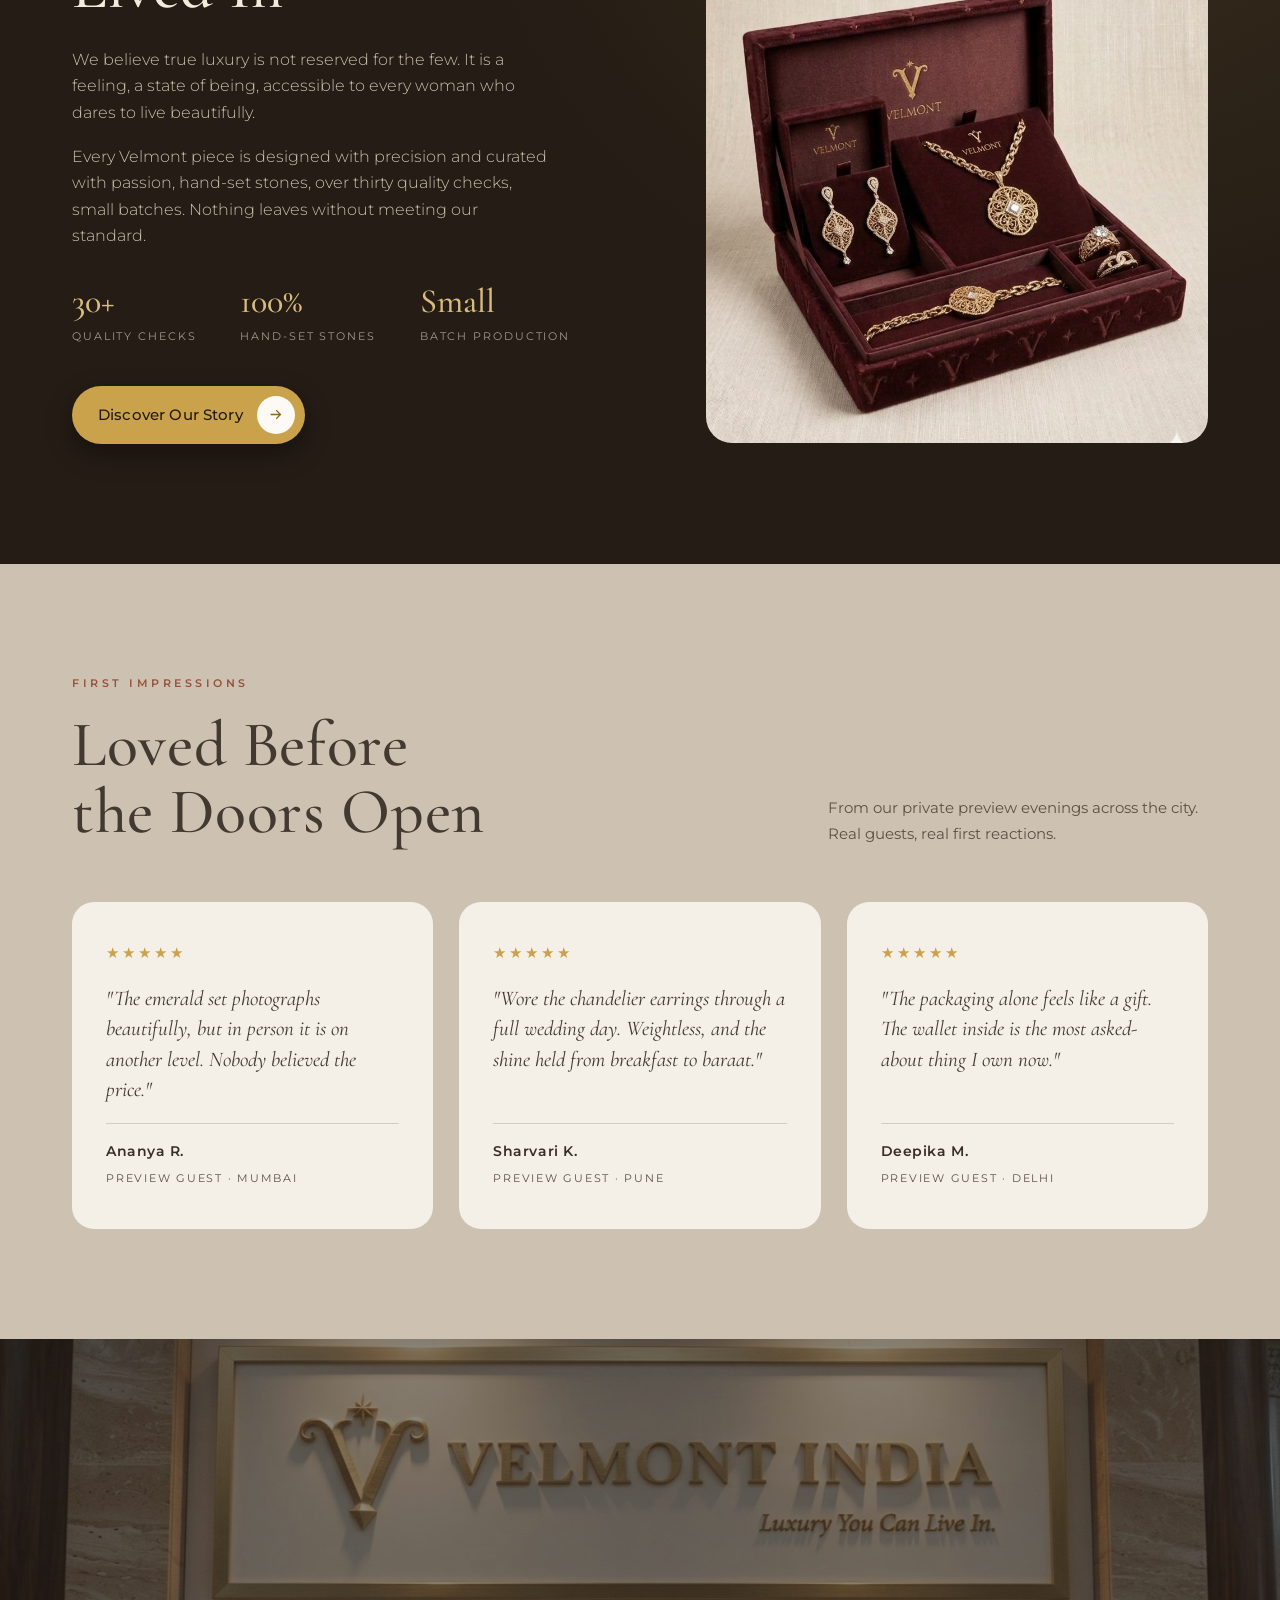
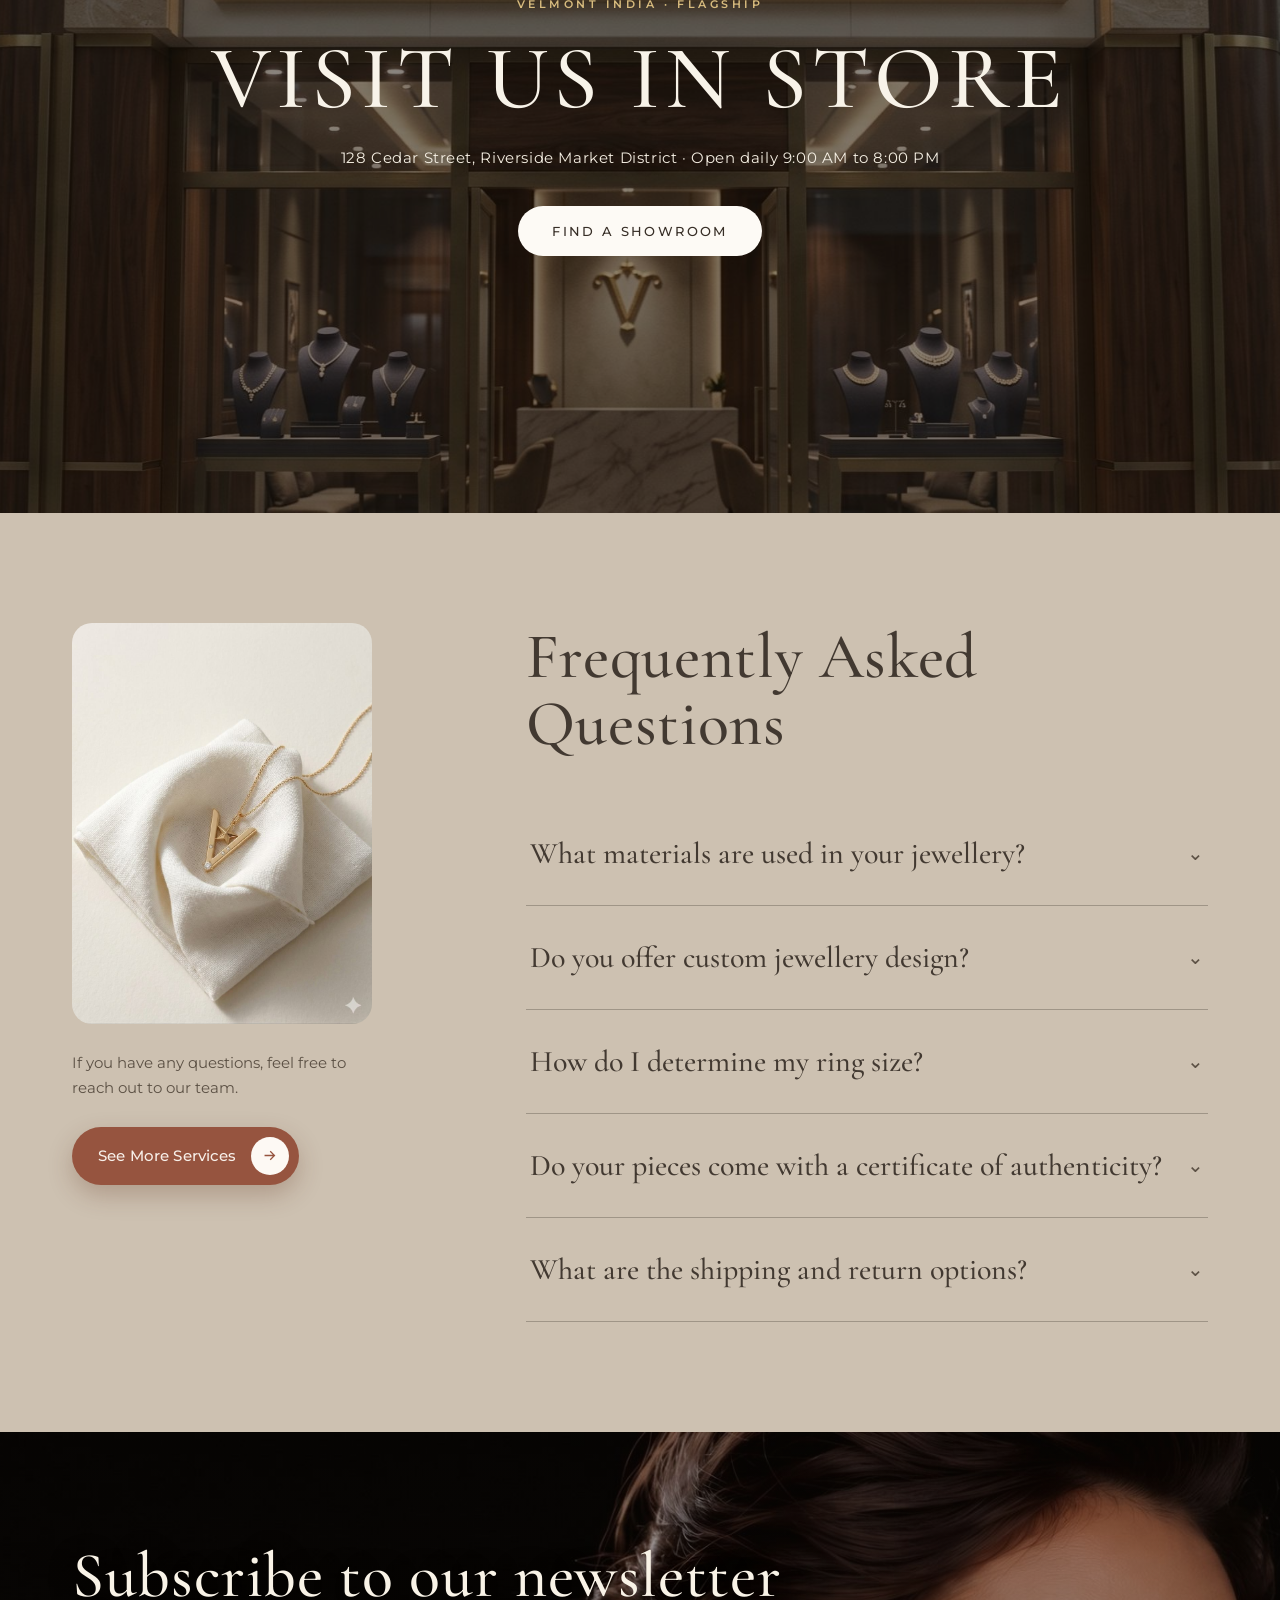
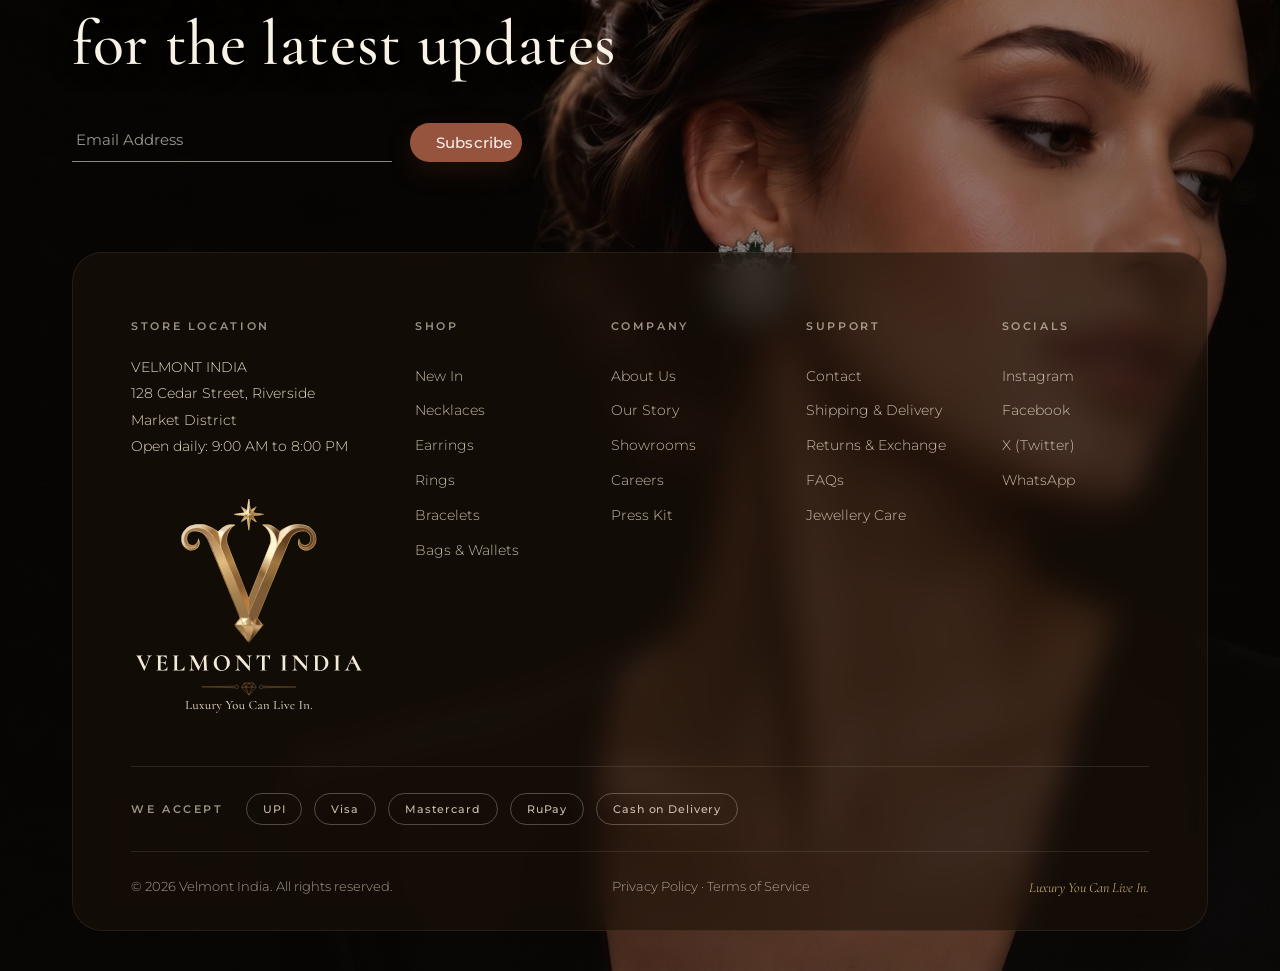
==== commit 20c56678: "Lenis smooth scroll (vendored, intro-gated, anchor glide); store links now toast instead of redirect" ====
--- a/index.html
+++ b/index.html
@@ -2369,6 +2369,7 @@
 
   <div class="toast" id="toast" role="status" aria-live="polite"></div>
 
+  <script src="js/lenis.min.js"></script>
   <script src="js/script.js"></script>
 </body>
 </html>
--- a/css/styles.css
+++ b/css/styles.css
@@ -27,6 +27,12 @@
 * { margin: 0; padding: 0; box-sizing: border-box; }
 html { scroll-behavior: smooth; }
 html, body { overflow-x: hidden; overflow-x: clip; }
+
+/* lenis smooth scroll (native scroll-behavior must yield to it) */
+html.lenis, html.lenis body { height: auto; }
+.lenis.lenis-smooth { scroll-behavior: auto !important; }
+.lenis.lenis-stopped { overflow: hidden; }
+.lenis.lenis-smooth [data-lenis-prevent] { overscroll-behavior: contain; }
 body {
   font-family: var(--sans);
   font-weight: 400;
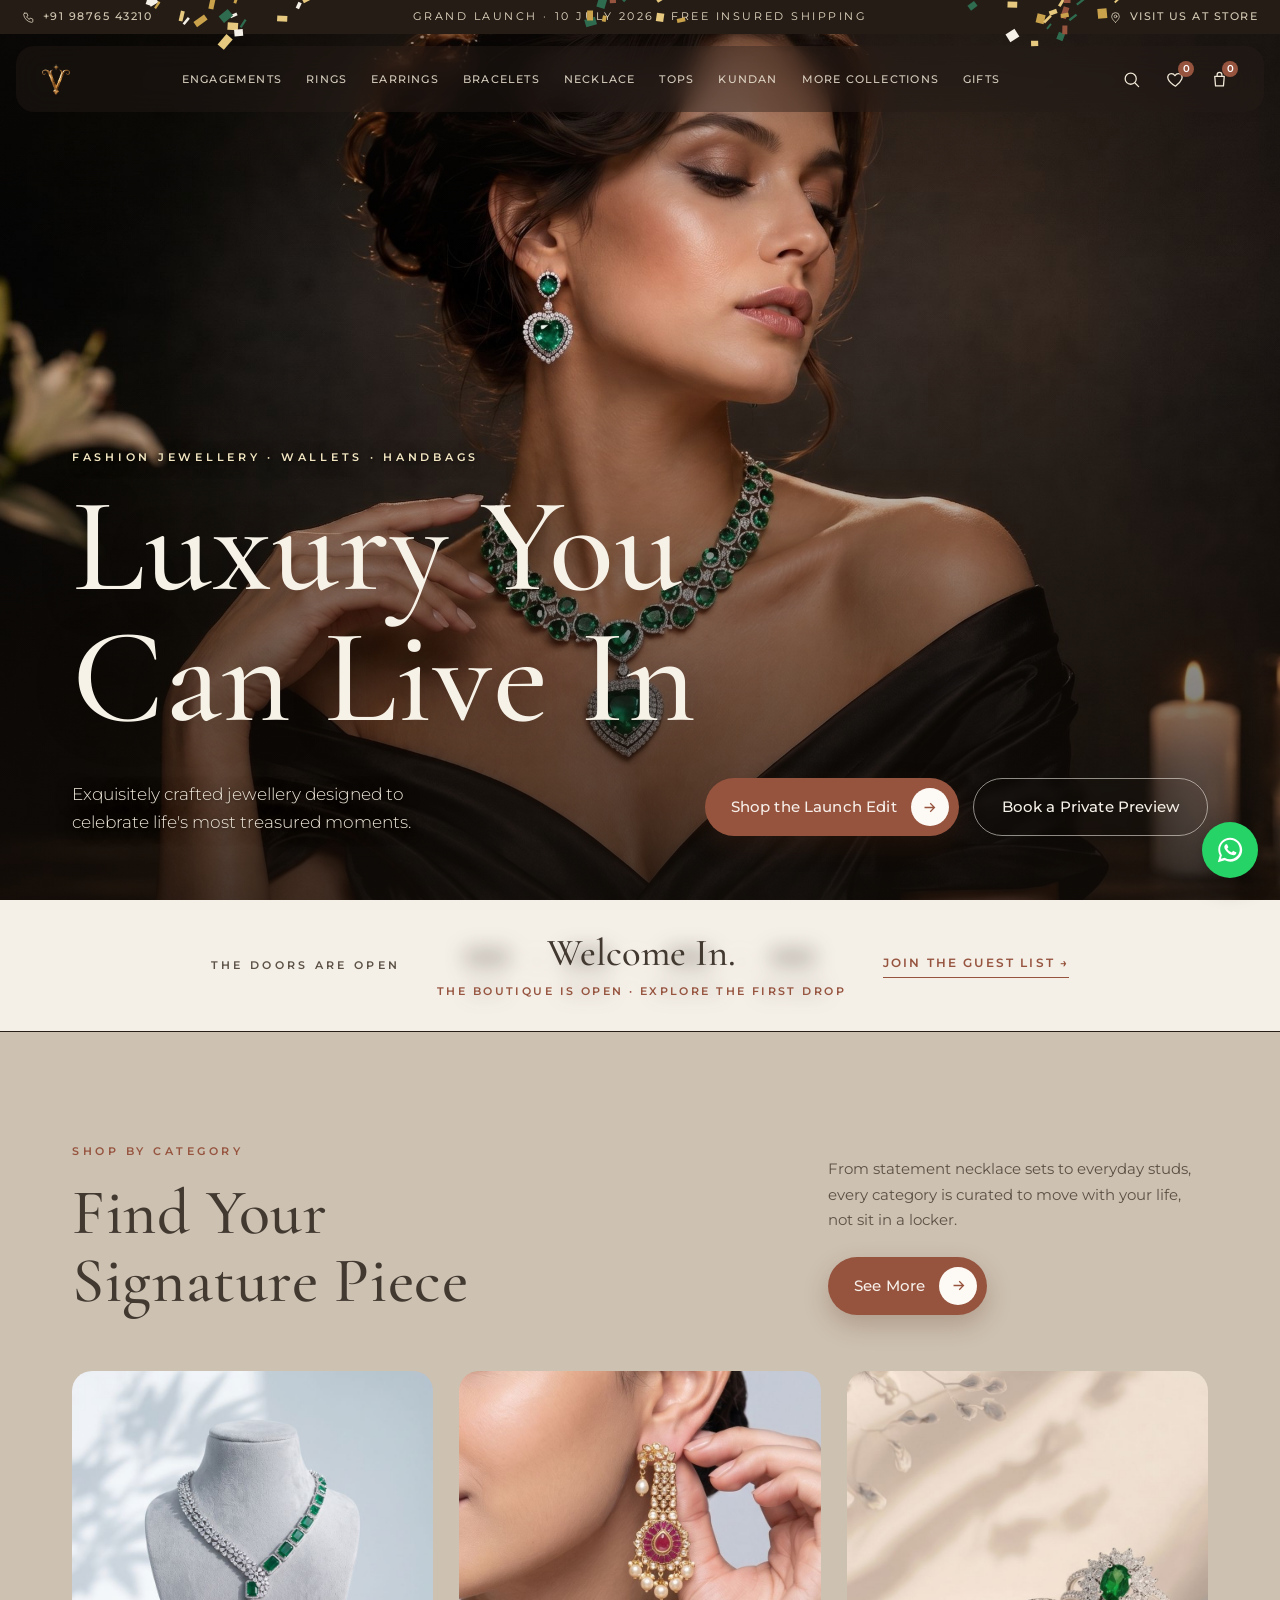
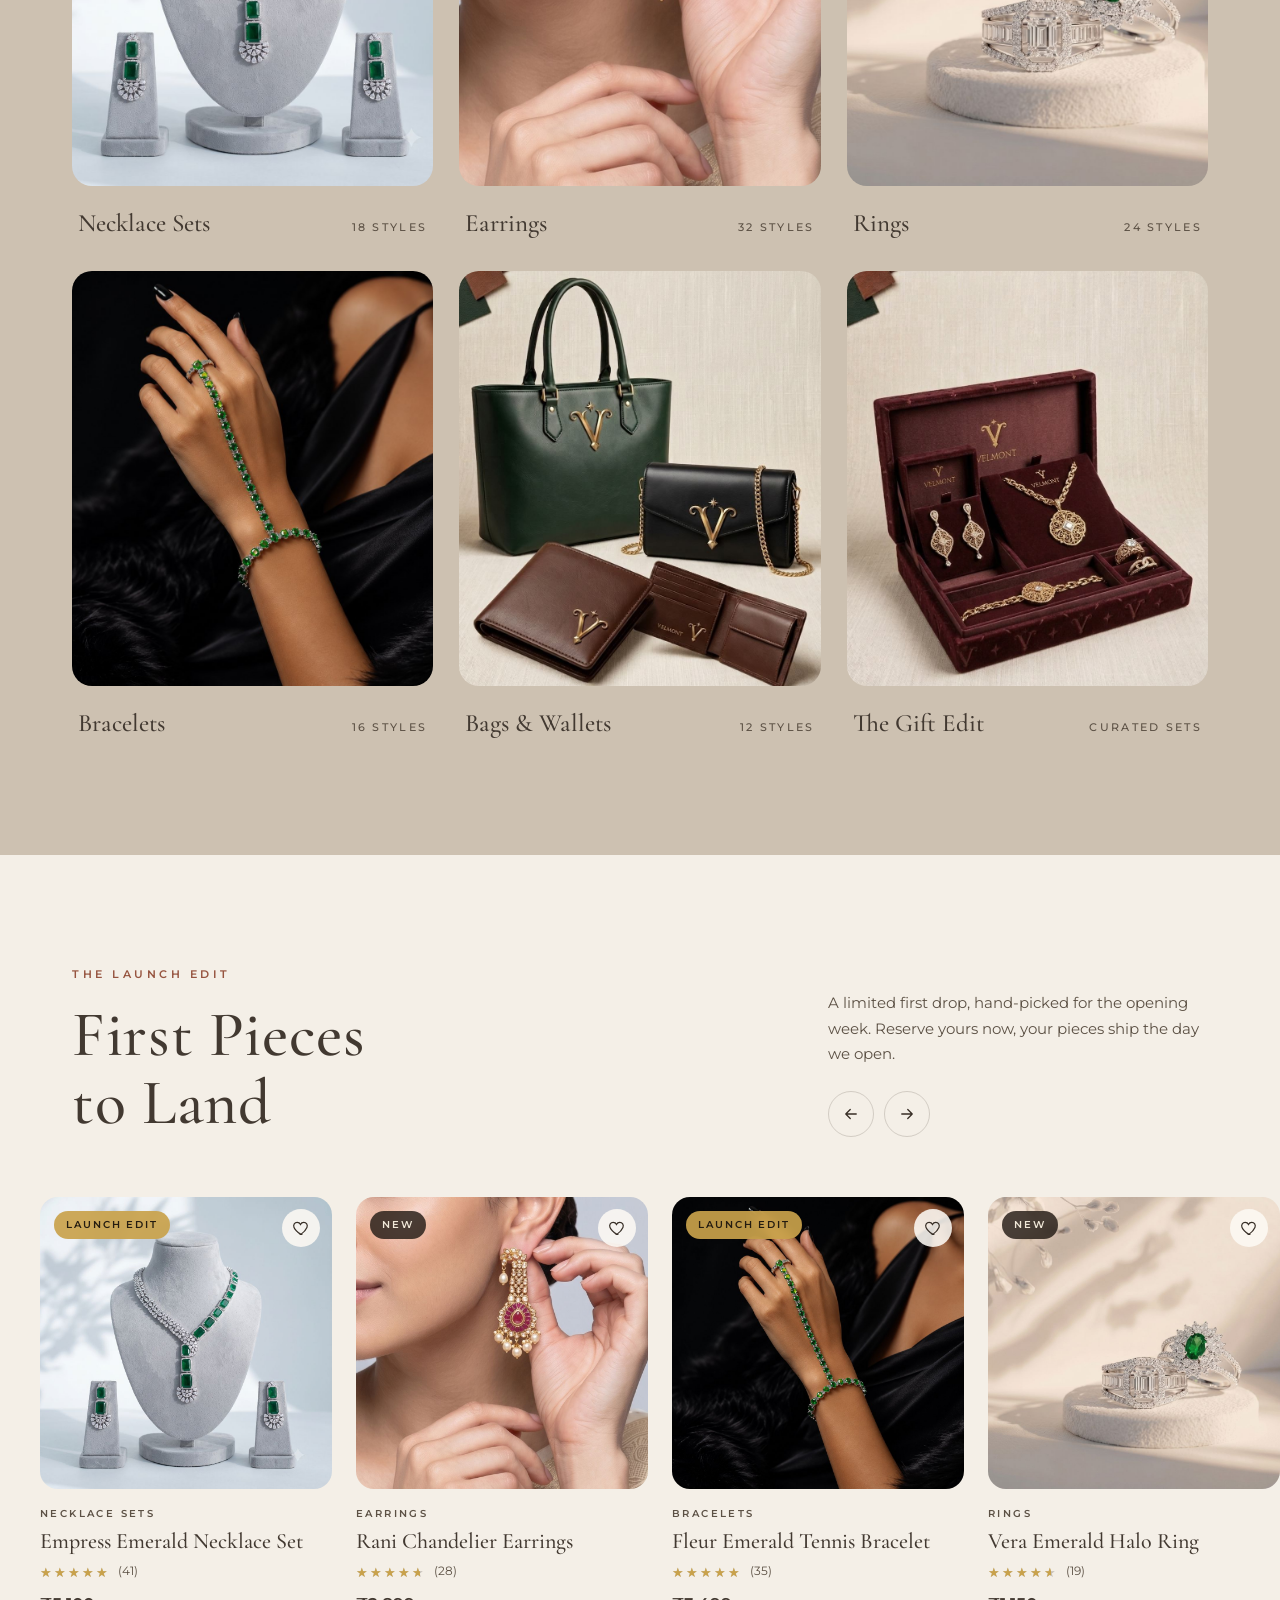
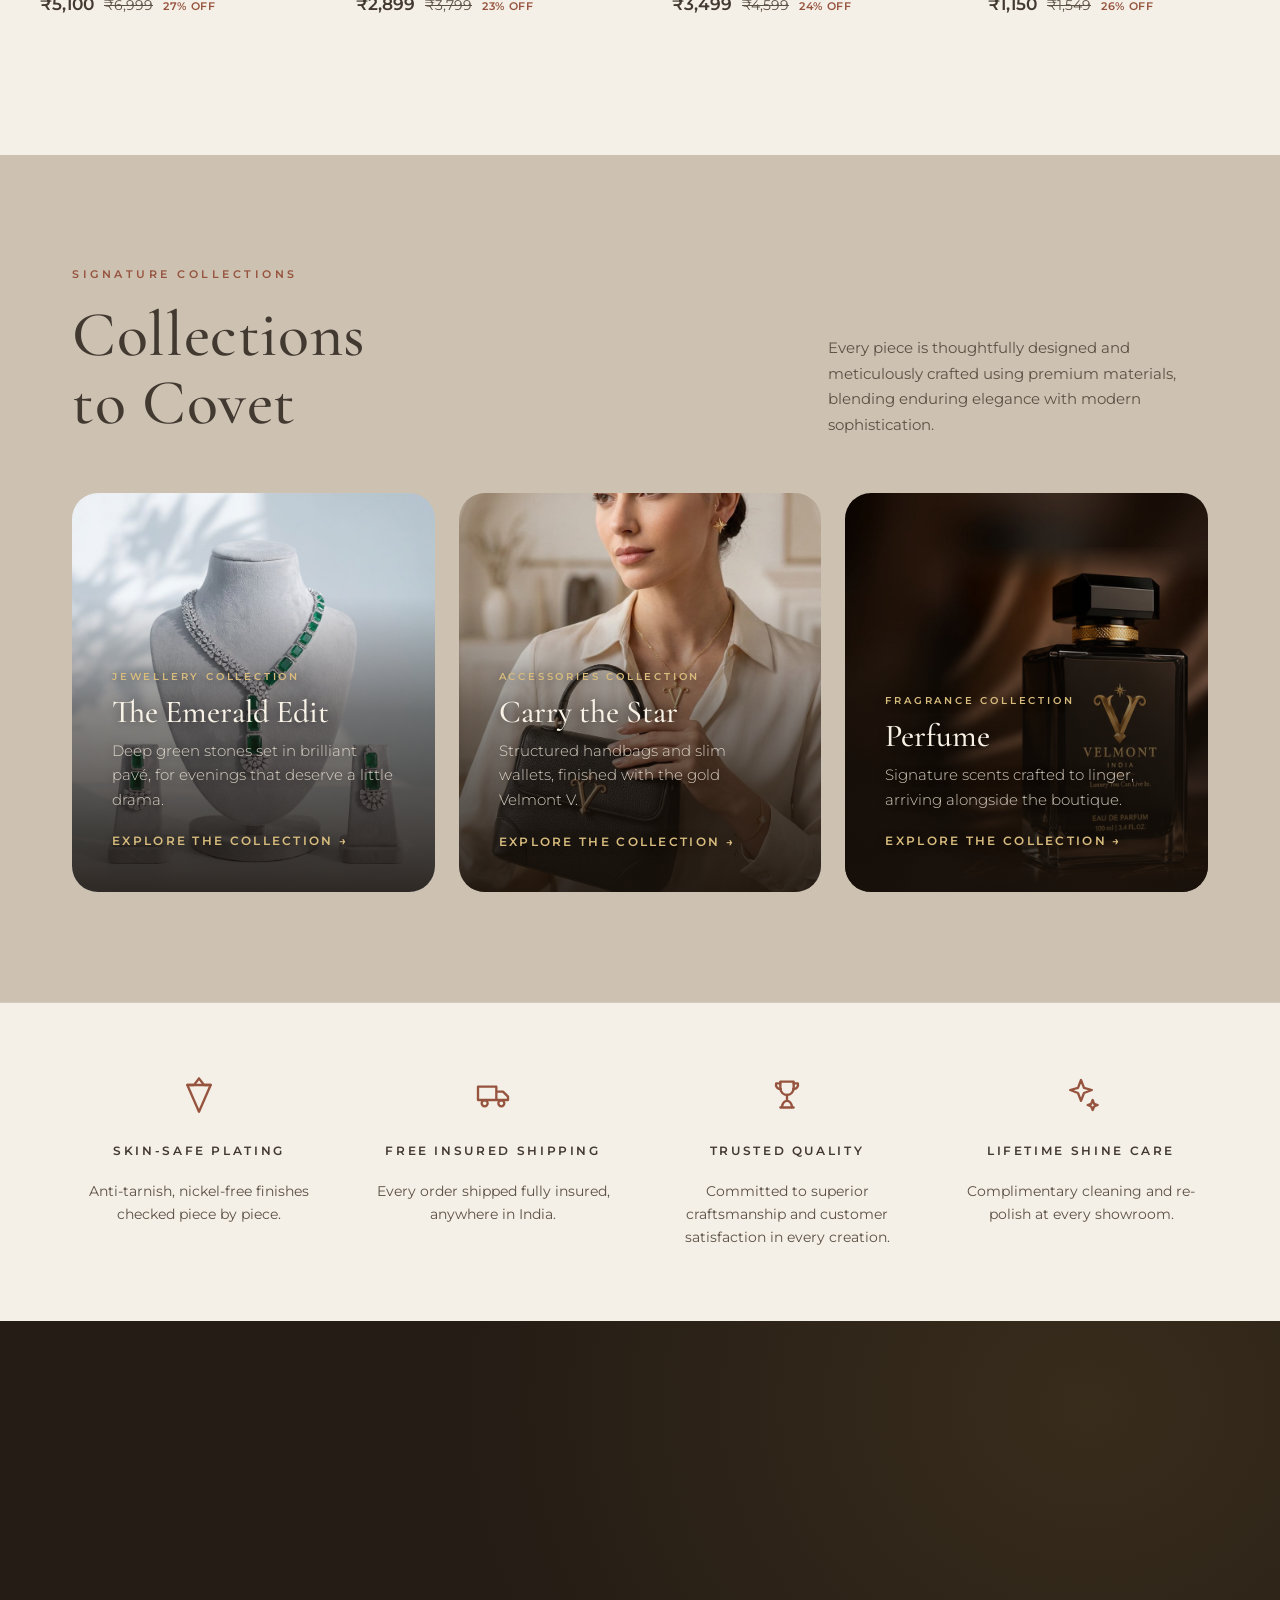
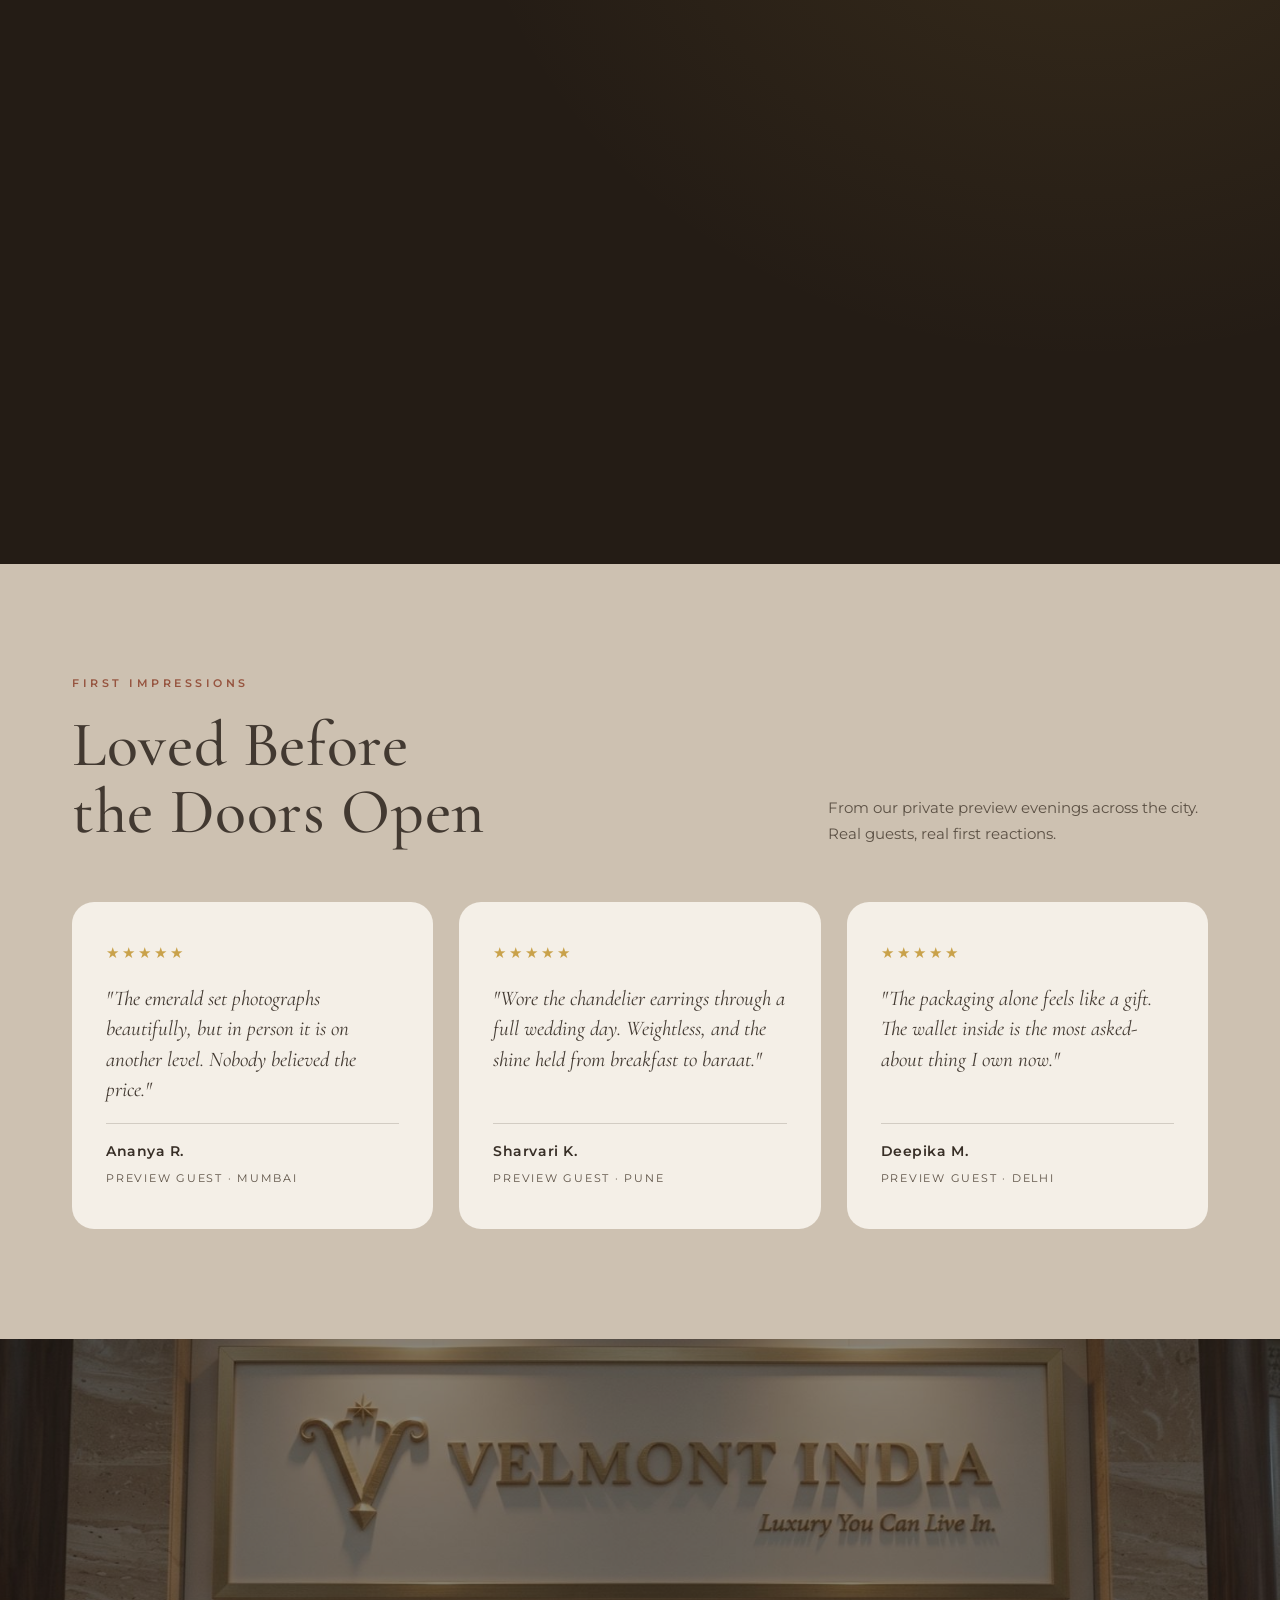
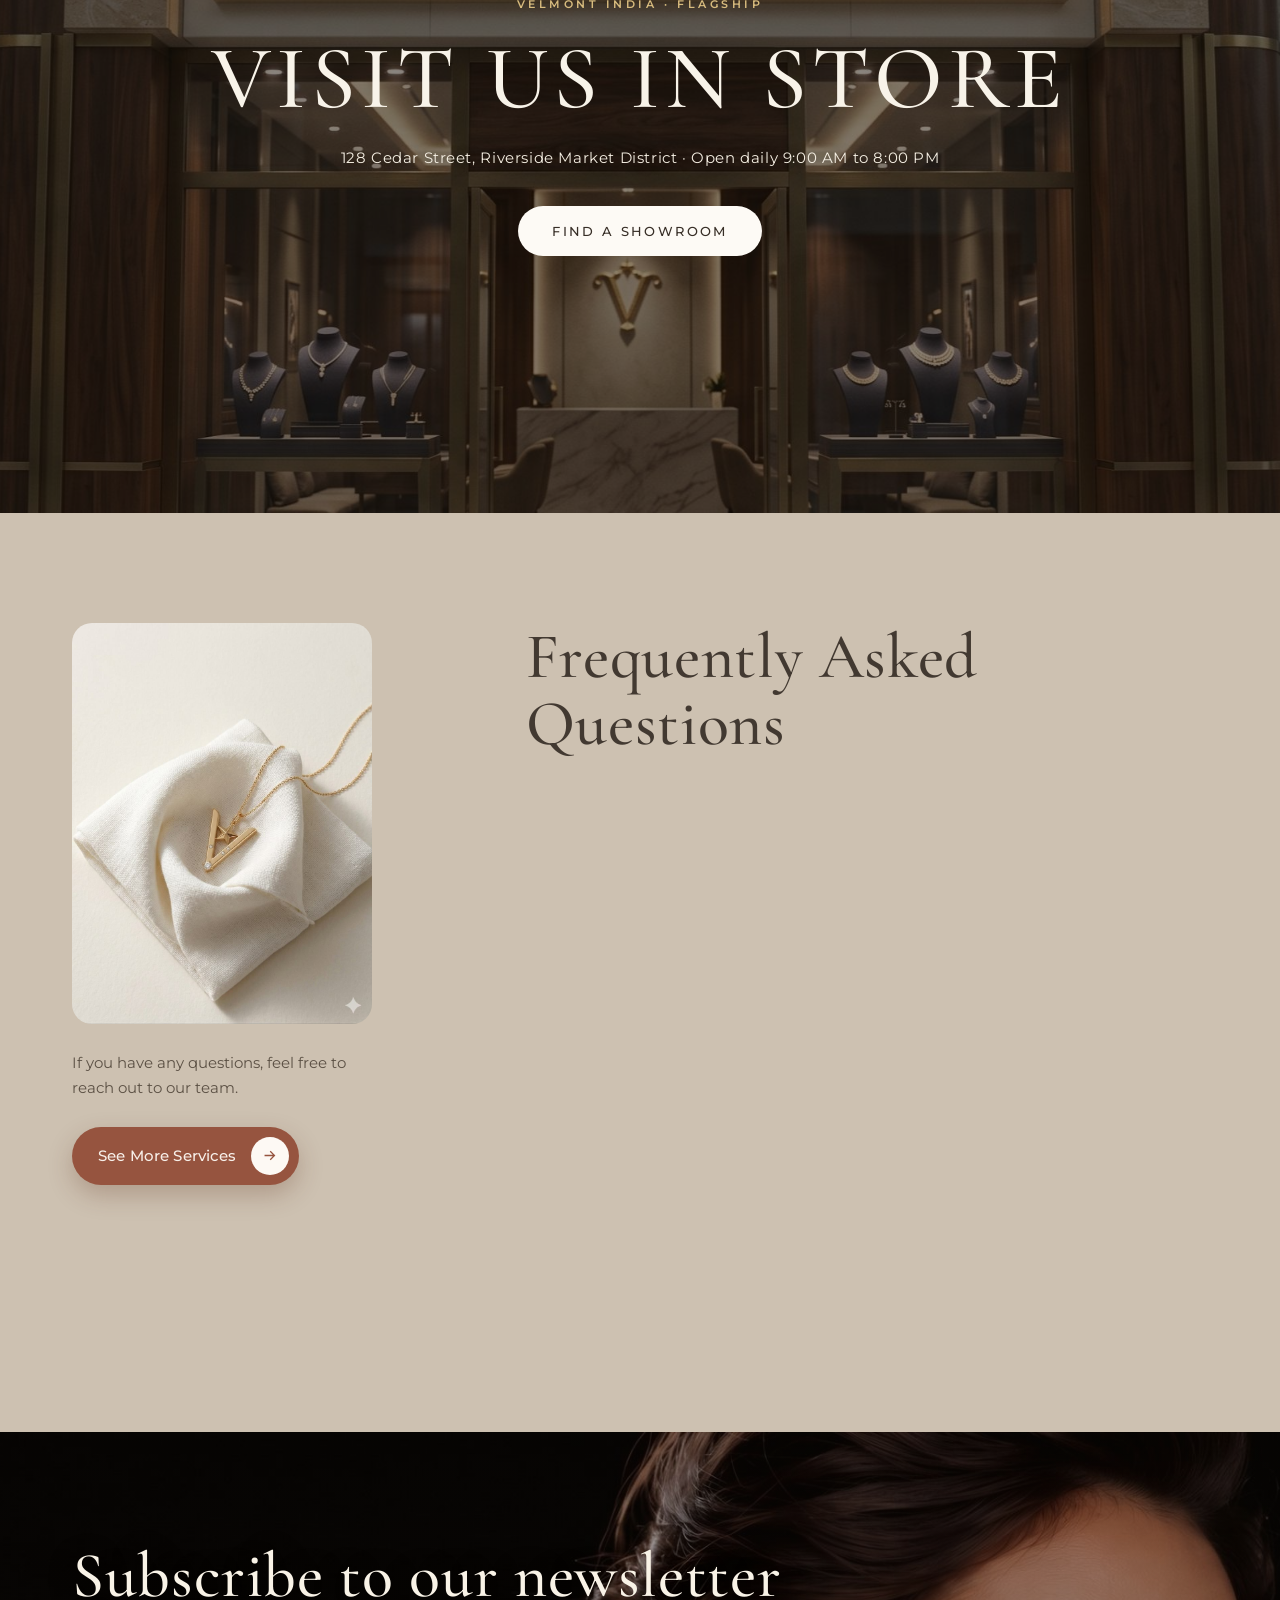
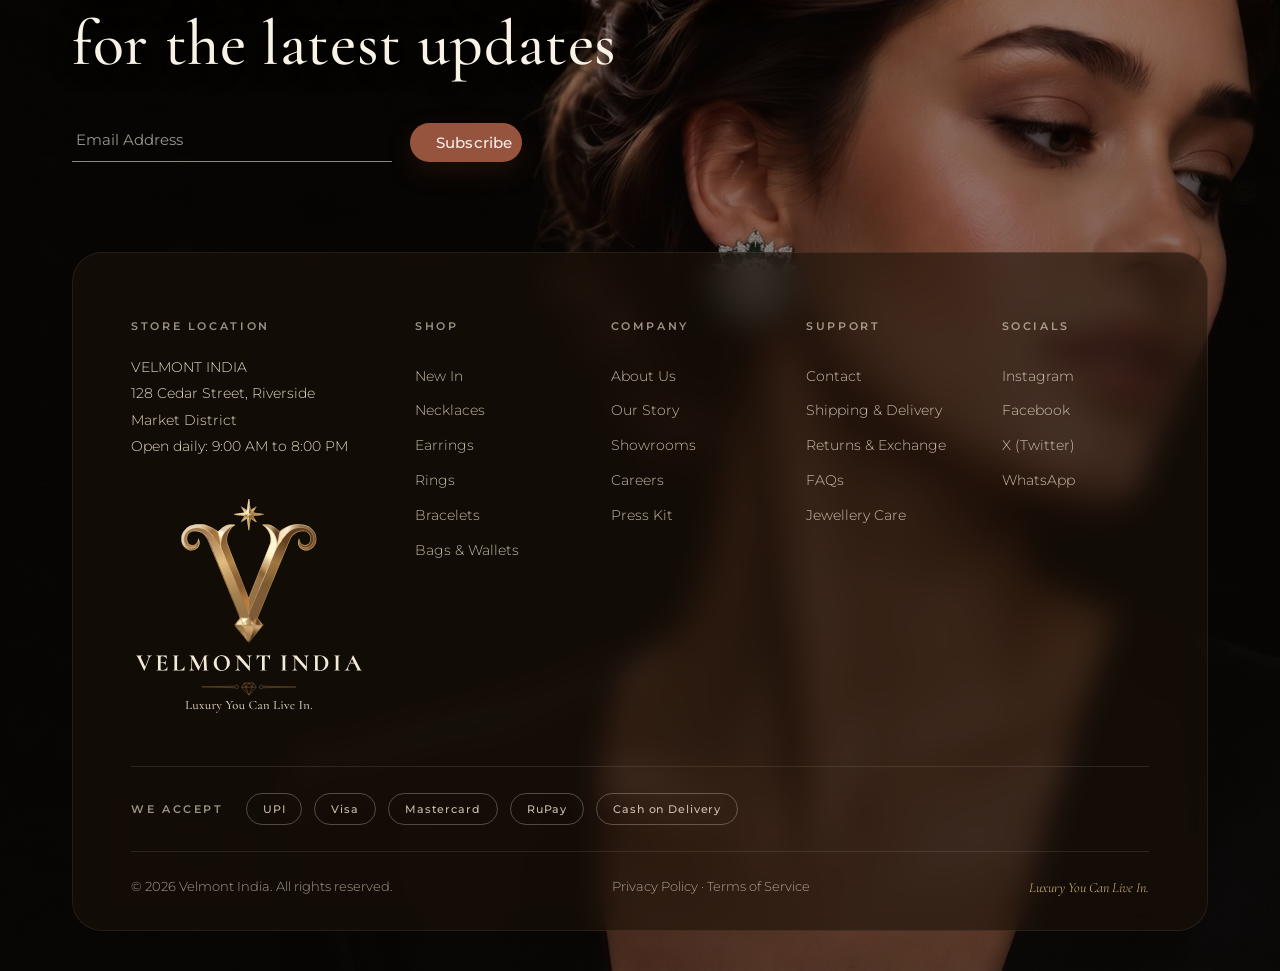
==== commit 14d3643e: "Launch Edit: client prices for Empress/Vera/Bloom (strikes rebalanced to keep discounts); remove Sol" ====
--- a/index.html
+++ b/index.html
@@ -600,7 +600,7 @@
           <p class="p-cat">Necklace Sets</p>
           <h3 class="p-name">Empress Emerald Necklace Set</h3>
           <div class="p-stars"><span class="stars" style="--r:98%">★★★★★</span><em>(41)</em></div>
-          <p class="p-price">₹6,499 <s>₹8,999</s> <b>27% off</b></p>
+          <p class="p-price">₹5,100 <s>₹6,999</s> <b>27% off</b></p>
         </article>
 
         <article class="product">
@@ -639,7 +639,7 @@
           <p class="p-cat">Rings</p>
           <h3 class="p-name">Vera Emerald Halo Ring</h3>
           <div class="p-stars"><span class="stars" style="--r:90%">★★★★★</span><em>(19)</em></div>
-          <p class="p-price">₹1,999 <s>₹2,699</s> <b>26% off</b></p>
+          <p class="p-price">₹1,150 <s>₹1,549</s> <b>26% off</b></p>
         </article>
 
         <article class="product">
@@ -652,22 +652,9 @@
           <p class="p-cat">Earrings</p>
           <h3 class="p-name">Bloom Emerald Studs Set</h3>
           <div class="p-stars"><span class="stars" style="--r:94%">★★★★★</span><em>(23)</em></div>
-          <p class="p-price">₹2,499 <s>₹3,299</s> <b>24% off</b></p>
+          <p class="p-price">₹5,300 <s>₹6,999</s> <b>24% off</b></p>
         </article>
 
-
-        <article class="product">
-          <div class="p-img">
-            <img src="assets/p-ring-solitaire.jpg" alt="Baguette solitaire ring pair" loading="lazy">
-            <span class="badge">New</span>
-            <button class="heart" aria-label="Add to wishlist"><svg viewBox="0 0 24 24"><path d="M12 20.5s-7.5-4.7-9.3-9.2C1.2 7.6 3.6 4.5 6.9 4.5c2 0 3.6 1.1 4.4 2.7.8-1.6 2.4-2.7 4.4-2.7 3.3 0 5.7 3.1 4.2 6.8-1.8 4.5-8 9.2-8 9.2z"/></svg></button>
-            <button class="add-bag" data-name="Solitaire Baguette Ring">Add to Bag</button>
-          </div>
-          <p class="p-cat">Rings</p>
-          <h3 class="p-name">Solitaire Baguette Ring</h3>
-          <div class="p-stars"><span class="stars" style="--r:88%">★★★★★</span><em>(14)</em></div>
-          <p class="p-price">₹2,199 <s>₹2,899</s> <b>24% off</b></p>
-        </article>
 
       </div>
     </div>
